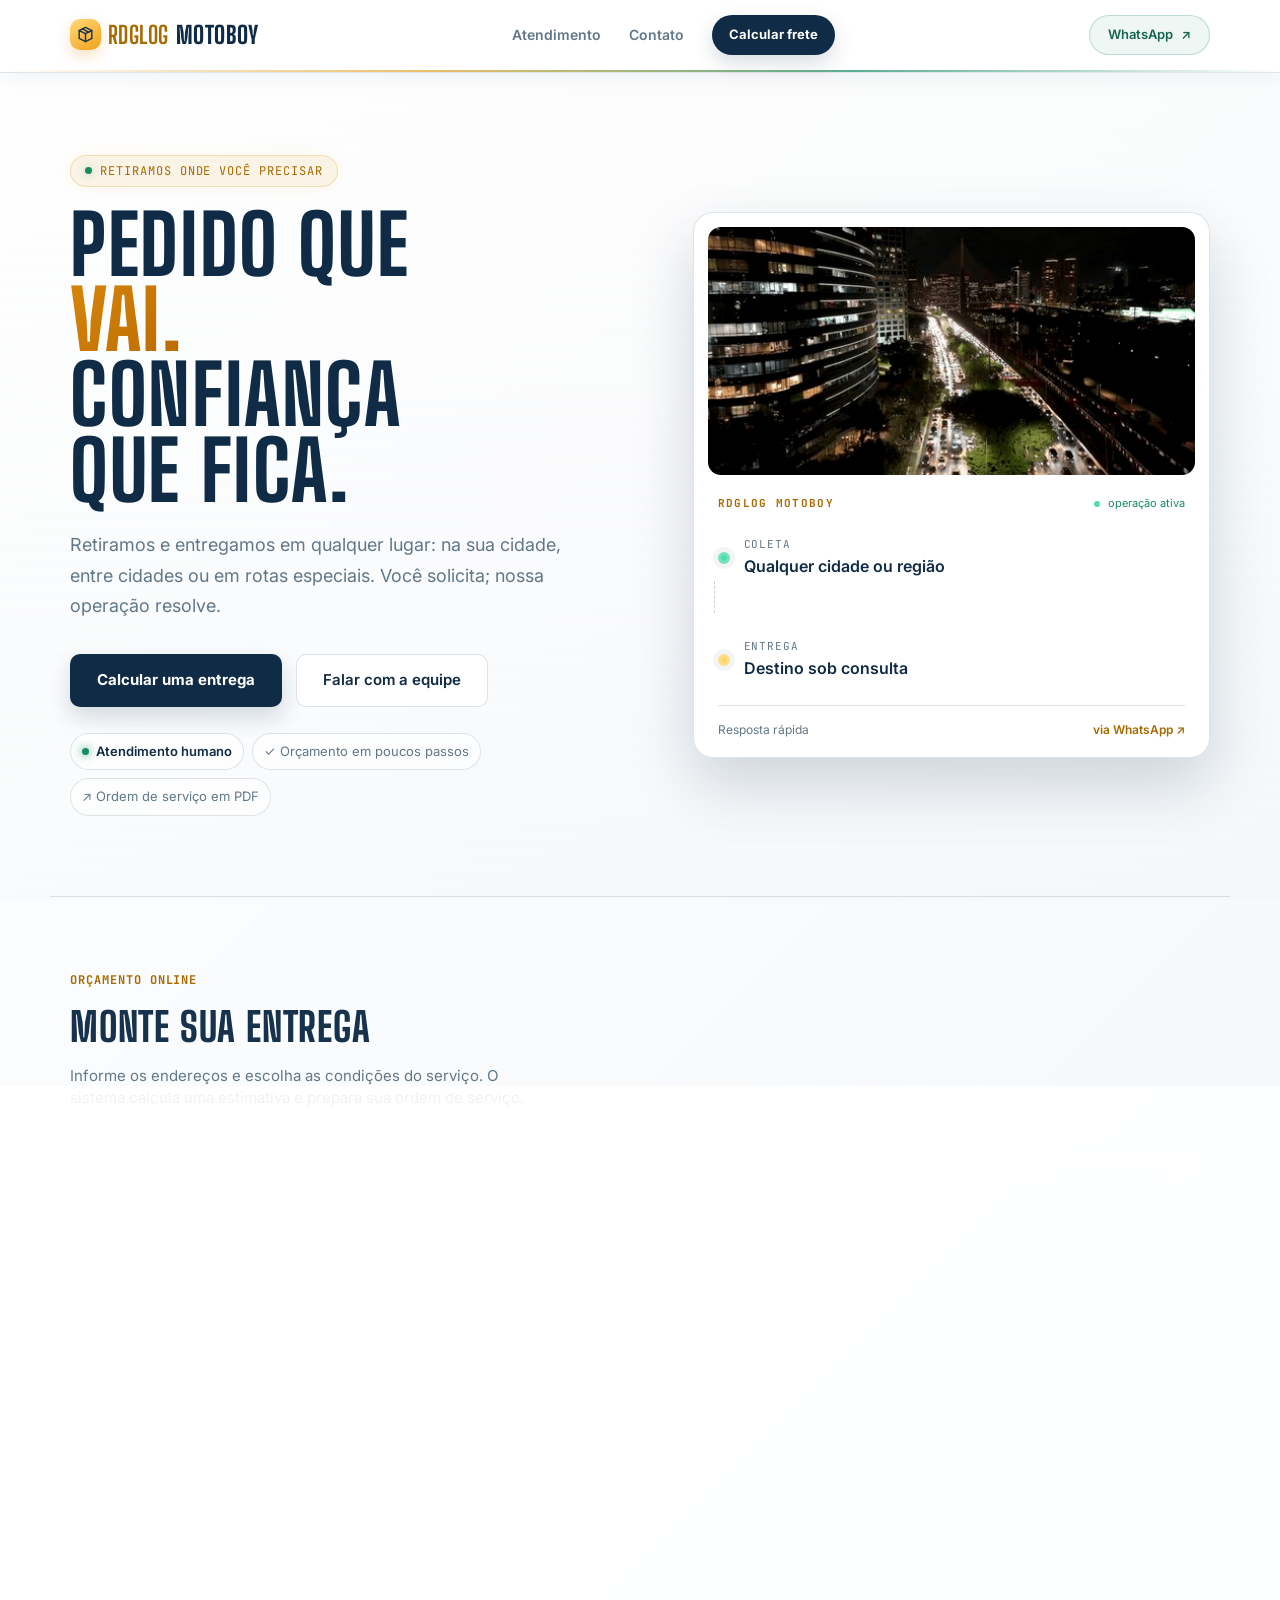
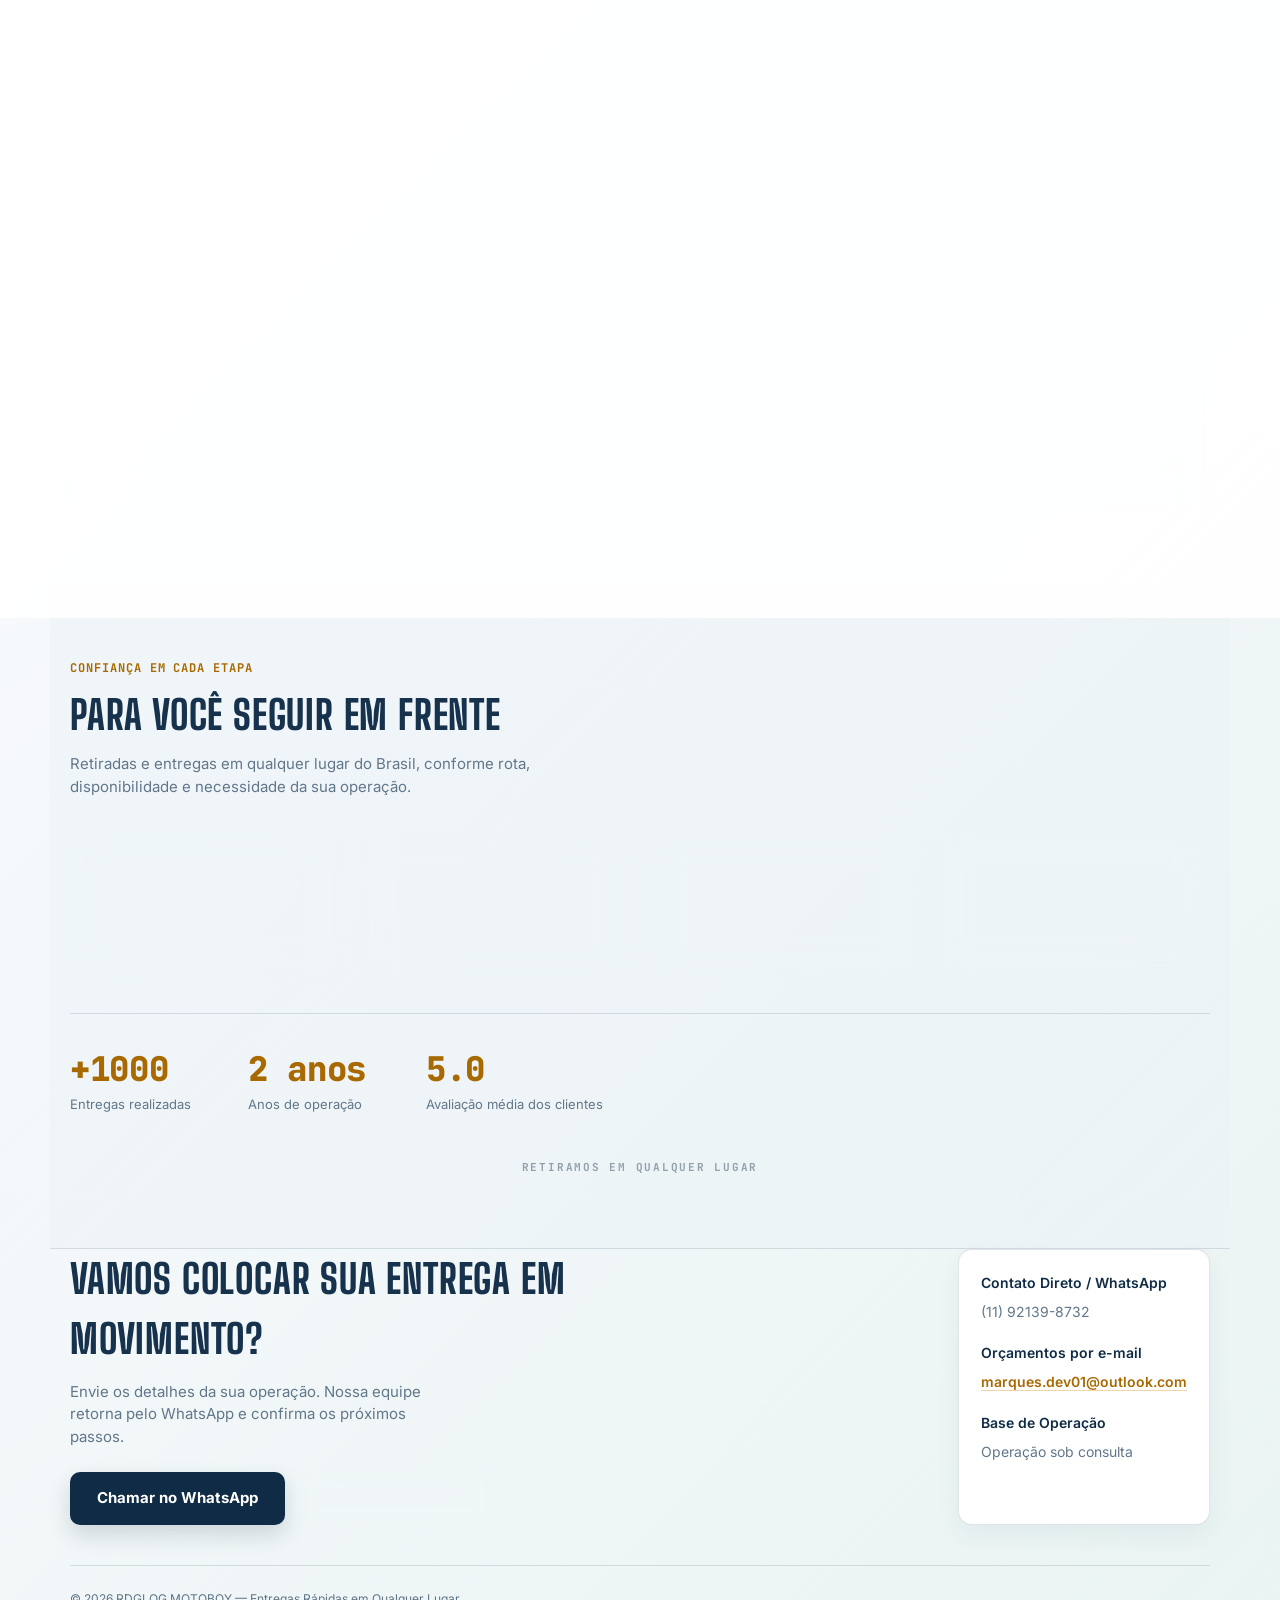
==== index.html @ c115c124 "Add files via upload" ====
<!DOCTYPE html>
<html lang="pt-BR">
<head>
<meta charset="UTF-8">
<meta name="viewport" content="width=device-width, initial-scale=1.0">
<title>RDGLOG MOTOBOY | Retiradas e entregas em qualquer lugar</title>
<meta name="theme-color" content="#0d1724">
<meta property="og:title" content="RDGLOG MOTOBOY — Pedido que vai. Confiança que fica">
<meta property="og:description" content="Solicite uma entrega, consulte o valor e acompanhe seu atendimento com a RDGLOG MOTOBOY.">
<meta name="description" content="Moto-frete e entregas rápidas para empresas e pessoas, com retirada em qualquer lugar.">
<meta name="contact" content="marques.dev01@outlook.com">
<link rel="preconnect" href="https://fonts.googleapis.com">
<link rel="preconnect" href="https://fonts.gstatic.com" crossorigin>
<link href="https://fonts.googleapis.com/css2?family=Big+Shoulders+Display:wght@700;800;900&family=Inter:wght@400;500;600;700&family=JetBrains+Mono:wght@400;500;700&display=swap" rel="stylesheet">
<style>
  :root{
    --bg-base: #0a0d12;
    --surface: rgba(22, 27, 36, 0.75);
    --surface-solid: #161b24;
    --surface-2: rgba(30, 38, 51, 0.85);
    --border: rgba(255, 255, 255, 0.08);
    --border-hover: rgba(255, 176, 32, 0.4);
    --text: #f8fafc;
    --text-muted: #94a3b8;
    --accent: #ffb020;
    --accent-grad: linear-gradient(135deg, #ffc107 0%, #ff8c00 100%);
    --accent-hover: linear-gradient(135deg, #ffd043 0%, #ffa000 100%);
    --accent-dim: rgba(255, 176, 32, 0.12);
    --live: #10b981;
    --urgent: #ef4444;
    --radius: 20px;
    --shadow: 0 20px 40px -15px rgba(0,0,0,0.6);
  }
  *{box-sizing:border-box;}
  html{scroll-behavior:smooth;}
  body{
    margin:0;
    background: var(--bg-base);
    background-image: 
      radial-gradient(circle at 15% 20%, rgba(255, 176, 32, 0.08) 0%, transparent 45%),
      radial-gradient(circle at 85% 60%, rgba(16, 185, 129, 0.05) 0%, transparent 40%),
      radial-gradient(circle at 50% 90%, rgba(255, 140, 0, 0.06) 0%, transparent 50%);
    background-attachment: fixed;
    color:var(--text);
    font-family:'Inter',system-ui,sans-serif;
    line-height:1.5;
    -webkit-font-smoothing:antialiased;
  }
  .display{font-family:'Big Shoulders Display',sans-serif; font-weight:800; letter-spacing:0.02em; text-transform:uppercase;}
  .mono{font-family:'JetBrains Mono',monospace;}
  a{color:inherit; text-decoration:none;}
  img,svg{display:block;}
  :focus-visible{outline:2px solid var(--accent); outline-offset:3px;}

  .wrap{max-width:960px; margin:0 auto; padding:0 20px;}

  /* HEADER & NAV */
  header{
    position:sticky; top:0; z-index:50;
    background:rgba(10, 13, 18, 0.8);
    backdrop-filter:blur(16px);
    -webkit-backdrop-filter:blur(16px);
    border-bottom:1px solid var(--border);
  }
  .nav{display:flex; align-items:center; justify-content:space-between; padding:16px 20px;}
  .logo{display:flex; align-items:baseline; gap:3px; font-size:24px; text-shadow:0 0 20px rgba(255,176,32,0.3);}
  .logo b{color:var(--accent);}
  .nav-links{display:flex; align-items:center; gap:24px;}
  .nav-links a{font-size:14px; color:var(--text-muted); transition:color .15s;}
  .nav-links a:hover{color:var(--text);}
  .nav-links a.tag{
    color:#111; background:var(--accent-grad); padding:9px 20px; border-radius:999px;
    font-weight:700; font-size:13px; transition:all .2s ease;
    box-shadow: 0 4px 15px rgba(255, 176, 32, 0.3);
  }
  .nav-links a.tag:hover{transform:translateY(-2px); box-shadow: 0 6px 20px rgba(255, 176, 32, 0.4);}
  
  .wa-btn{
    display:flex; align-items:center; gap:8px;
    background:var(--surface); border:1px solid var(--border); color:var(--text);
    padding:9px 18px; border-radius:999px; font-size:13px; font-weight:600;
    backdrop-filter:blur(10px);
    transition:all .2s ease;
  }
  .wa-btn:hover{border-color:var(--accent); background:var(--accent-dim); transform:translateY(-1px);}

  /* HERO */
  .hero{padding:72px 0 56px; border-bottom:1px solid var(--border);}
  .eyebrow{
    display:inline-flex; align-items:center; gap:8px;
    font-family:'JetBrains Mono',monospace; font-size:12px; letter-spacing:.08em;
    color:var(--accent); text-transform:uppercase; margin-bottom:18px;
    background:var(--accent-dim); padding:6px 14px; border-radius:999px; border:1px solid rgba(255,176,32,0.25);
    box-shadow: 0 0 15px rgba(255,176,32,0.1);
  }
  .dot{width:7px; height:7px; border-radius:50%; background:var(--live); box-shadow:0 0 10px var(--live);}
  h1{
    font-size:clamp(42px, 7.5vw, 68px); line-height:0.95; margin:0 0 20px; max-width:12ch;
    text-shadow: 0 2px 10px rgba(0,0,0,0.5);
  }
  h1 em{
    background: var(--accent-grad);
    -webkit-background-clip: text;
    -webkit-text-fill-color: transparent;
    font-style:normal;
  }
  .hero p{color:var(--text-muted); font-size:18px; max-width:48ch; margin:0 0 32px;}
  .hero-ctas{display:flex; gap:14px; flex-wrap:wrap;}
  
  .btn{
    display:inline-flex; align-items:center; justify-content:center; gap:8px;
    padding:14px 26px; border-radius:12px; font-weight:600; font-size:15px;
    border:1px solid transparent; cursor:pointer;
    transition:all .2s ease;
  }
  .btn:active{transform:scale(.98);}
  .btn-primary{
    background:var(--accent-grad); color:#111; font-weight:700;
    box-shadow:0 4px 20px rgba(255,176,32,0.3);
  }
  .btn-primary:hover{background:var(--accent-hover); transform:translateY(-2px); box-shadow:0 6px 24px rgba(255,176,32,0.45);}
  .btn-ghost{
    border-color:var(--border); color:var(--text); background:var(--surface);
    backdrop-filter:blur(10px);
  }
  .btn-ghost:hover{border-color:var(--accent); color:var(--accent); background:var(--accent-dim);}

  /* SECTION LABELS */
  .section{padding:64px 0; border-bottom:1px solid var(--border);}
  .label{
    font-family:'JetBrains Mono',monospace; font-size:12px; color:var(--accent);
    letter-spacing:.08em; text-transform:uppercase; margin:0 0 8px; display:block;
  }
  h2{font-size:clamp(28px,4vw,40px); margin:0 0 8px;}
  .section-sub{color:var(--text-muted); font-size:15px; margin:0 0 36px; max-width:54ch;}

  /* CALCULATOR CARD */
  .calc-card{
    background:var(--surface); border:1px solid var(--border); border-radius:var(--radius);
    overflow:hidden; box-shadow:var(--shadow);
    backdrop-filter:blur(16px);
    -webkit-backdrop-filter:blur(16px);
  }
  .proof-strip{display:flex; flex-wrap:wrap; gap:28px; margin-top:36px; padding-top:32px; border-top:1px solid var(--line);}
  .proof-item{display:flex; flex-direction:column; gap:4px; min-width:150px;}
  .proof-num{font:800 34px 'JetBrains Mono',monospace; color:var(--gold-dark); letter-spacing:-.01em;}
  .proof-label{font-size:13px; color:var(--muted);}
  @media(max-width:640px){.proof-strip{gap:20px; margin-top:28px; padding-top:24px;}.proof-num{font-size:28px;}}

  .calc-stepper{display:flex; align-items:center; gap:8px; padding:16px 18px 0;}
  .calc-step{display:flex; align-items:center; gap:7px; font:600 12.5px 'Inter',system-ui,sans-serif; color:var(--muted); white-space:nowrap;}
  .calc-step-num{display:flex; align-items:center; justify-content:center; width:20px; height:20px; border-radius:50%; background:var(--soft); border:1px solid var(--line); font:700 11px 'JetBrains Mono',monospace; color:var(--muted); flex:none;}
  .calc-step.active{color:var(--navy);}
  .calc-step.active .calc-step-num{background:var(--gold); border-color:var(--gold); color:#fff;}
  .calc-step.done .calc-step-num{background:var(--mint); border-color:var(--mint); color:#fff;}
  .calc-step-line{flex:1; height:1px; background:var(--line); min-width:12px;}
  @media(max-width:520px){.calc-step span:not(.calc-step-num){display:none;} .calc-stepper{padding:14px 14px 0; gap:6px;}}

  .mode-tabs{
    display:flex; gap:8px; padding:12px 16px; background:rgba(0,0,0,0.2);
    border-bottom:1px solid var(--border);
  }
  .mode-tab{
    flex:1; display:flex; align-items:center; justify-content:center; gap:8px;
    background:transparent; border:1px solid var(--border); color:var(--text-muted);
    padding:12px 14px; border-radius:12px; font-family:'JetBrains Mono',monospace;
    font-size:13px; font-weight:600; cursor:pointer;
    transition:all .2s ease;
  }
  .mode-tab svg{width:18px; height:18px; flex-shrink:0;}
  .mode-tab.active{border-color:var(--accent); color:var(--accent); background:var(--accent-dim); box-shadow:0 0 15px rgba(255,176,32,0.15);}
  .mode-tab:not(.active):hover{color:var(--text); border-color:rgba(255,255,255,0.2);}

  .route{
    display:flex; align-items:center; gap:12px; padding:18px 24px;
    border-bottom:1px solid var(--border); background:rgba(0,0,0,0.15);
  }
  .pin{width:10px; height:10px; border-radius:50%; flex-shrink:0;}
  .pin.origin{background:var(--live); box-shadow:0 0 10px var(--live);}
  .pin.dest{background:var(--accent); box-shadow:0 0 10px var(--accent);}
  .route-line{
    flex:1; height:0; border-top:2px dashed var(--border); position:relative; overflow:hidden;
  }
  .route-line::after{
    content:''; position:absolute; inset:0; border-top:2px dashed var(--accent);
    animation:travel 2.2s linear infinite;
  }
  @keyframes travel{
    0%{clip-path:inset(0 100% 0 0);}
    50%{clip-path:inset(0 0 0 0);}
    100%{clip-path:inset(0 0 0 100%);}
  }
  .route-label{font-family:'JetBrains Mono',monospace; font-size:12px; color:var(--text-muted); white-space:nowrap;}

  .calc-body{padding:28px;}
  
  /* ADDRESS FIELDS */
  .addr-field{margin-bottom:18px;}
  .route-helper{font-size:12px;color:var(--text-muted);margin:-8px 0 20px;padding-left:2px;}
  .addr-field label{
    display:block; font-family:'JetBrains Mono',monospace; font-size:11px; color:var(--text-muted);
    text-transform:uppercase; letter-spacing:.05em; margin-bottom:8px;
  }
  .addr-input-wrap{position:relative;}
  .addr-input-wrap input[type=text]{
    width:100%; background:var(--surface-2); border:1px solid var(--border); color:var(--text);
    padding:14px 40px 14px 16px; border-radius:12px; font-family:'Inter',sans-serif; font-size:15px;
    transition:all .2s ease;
  }
  .addr-input-wrap input[type=text]:focus{border-color:var(--accent); outline:none; box-shadow:0 0 15px rgba(255,176,32,0.2);}
  .addr-input-wrap.has-coords input[type=text]{border-color:var(--live);}
  .addr-input-wrap.has-coords::after{
    content:'✓'; position:absolute; right:16px; top:50%; transform:translateY(-50%);
    color:var(--live); font-size:15px; font-weight:bold; pointer-events:none;
  }
  .addr-suggestions{
    position:absolute; top:calc(100% + 6px); left:0; right:0; background:var(--surface-solid);
    border:1px solid var(--border); border-radius:12px; overflow:hidden; z-index:30; display:none;
    max-height:220px; overflow-y:auto; box-shadow:var(--shadow);
  }
  .addr-suggestions.show{display:block;}
  .addr-suggestion{
    display:block; width:100%; text-align:left; background:none; border:none; color:var(--text);
    padding:12px 16px; font-size:13.5px; cursor:pointer; border-bottom:1px solid var(--border); font-family:inherit;
    transition:background .15s, color .15s;
  }
  .addr-suggestion:last-child{border-bottom:none;}
  .addr-suggestion:hover, .addr-suggestion:focus{background:rgba(255,176,32,0.1); color:var(--accent);}
  .addr-empty{padding:12px 16px; font-size:13px; color:var(--text-muted);}

  .stop-row{display:flex; gap:10px; align-items:flex-start; margin-bottom:18px;}
  .stop-row .addr-field{flex:1; margin-bottom:0;}
  .btn-remove-stop{
    background:var(--surface-2); border:1px solid var(--border); color:var(--text-muted);
    width:48px; height:48px; margin-top:25px; border-radius:12px; cursor:pointer; flex-shrink:0; font-size:20px;
    transition:all .2s ease; display:flex; align-items:center; justify-content:center;
  }
  .btn-remove-stop:hover{border-color:var(--urgent); color:var(--urgent); background:rgba(239,68,68,0.1);}
  .btn-add-stop{
    background:none; border:1px dashed var(--border); color:var(--text-muted); padding:12px 16px;
    border-radius:12px; font-size:13.5px; cursor:pointer; width:100%; text-align:center; margin-bottom:20px;
    transition:all .2s ease; font-family:inherit; font-weight:500;
  }
  .btn-add-stop:hover{border-color:var(--accent); color:var(--accent); background:var(--accent-dim);}

  .field-row{display:flex; gap:16px; flex-wrap:wrap; margin-bottom:20px;}
  .field{flex:1; min-width:180px;}
  .field label{
    display:block; font-family:'JetBrains Mono',monospace; font-size:11px; color:var(--text-muted);
    text-transform:uppercase; letter-spacing:.05em; margin-bottom:8px;
  }
  .field input[type=number]{
    width:100%; background:var(--surface-2); border:1px solid var(--border); color:var(--text);
    padding:14px 16px; border-radius:12px; font-family:'JetBrains Mono',monospace; font-size:15px;
    transition:all .2s ease;
  }
  .field input[type=number]:focus{border-color:var(--accent); outline:none; box-shadow:0 0 15px rgba(255,176,32,0.2);}
  .weight-note{
    font-size:13px; color:var(--text-muted); background:var(--surface-2);
    border:1px solid var(--border); border-radius:12px; padding:12px 16px; margin-bottom:20px; display:none;
  }
  .weight-note.show{display:block;}

  .toggles{display:flex; gap:12px; flex-wrap:wrap; margin-bottom:24px;}
  .toggle{
    display:flex; align-items:center; gap:10px; background:var(--surface-2); border:1px solid var(--border);
    padding:12px 18px; border-radius:999px; cursor:pointer; font-size:14px; user-select:none;
    transition:all .2s ease;
  }
  .toggle input{accent-color:var(--accent); width:16px; height:16px;}
  .toggle.active{border-color:var(--accent); background:var(--accent-dim); box-shadow:0 0 12px rgba(255,176,32,0.15);}

  .calc-status{
    font-family:'JetBrains Mono',monospace; font-size:12.5px; color:var(--text-muted);
    margin:14px 0; display:none; padding:12px 16px; border-radius:10px; background:rgba(239,68,68,0.1);
  }
  .calc-status.show{display:block;}
  .calc-status.error{color:var(--urgent); border:1px solid rgba(239,68,68,0.3);}

  .calc-actions{display:flex; gap:12px; flex-wrap:wrap;}
  .btn-calc{
    background:var(--accent-grad); color:#111; border:none; font-family:inherit; width:100%; font-weight:700;
    padding:16px; border-radius:12px; font-size:16px; box-shadow:0 4px 20px rgba(255,176,32,0.3);
  }
  .btn-calc:hover{background:var(--accent-hover); transform:translateY(-2px); box-shadow:0 6px 24px rgba(255,176,32,0.45);}

  /* RESULT PANEL */
  .result{
    margin-top:24px; padding-top:24px; border-top:1px dashed var(--border);
    display:none;
  }
  .result.show{display:block;}
  .result-badge{display:inline-flex;align-items:center;gap:7px;color:var(--live);font:600 11px 'JetBrains Mono',monospace;letter-spacing:.08em;text-transform:uppercase;margin-bottom:13px;}
  .result-badge::before{content:'';width:7px;height:7px;border-radius:50%;background:var(--live);box-shadow:0 0 10px var(--live);}
  .result-rows{margin-bottom:20px;}
  .result-row{
    display:flex; justify-content:space-between; padding:8px 0;
    font-family:'JetBrains Mono',monospace; font-size:13.5px; color:var(--text-muted);
  }
  .result-total{
    display:flex; justify-content:space-between; align-items:baseline;
    padding-top:16px; border-top:1px solid var(--border);
  }
  .result-total span:first-child{font-size:14px; color:var(--text-muted); text-transform:uppercase; letter-spacing:.05em; font-family:'JetBrains Mono',monospace;}
  .result-total span:last-child{
    font-family:'JetBrains Mono',monospace; font-size:36px; font-weight:700; color:var(--accent);
    text-shadow:0 0 20px rgba(255,176,32,0.3); font-variant-numeric:tabular-nums;
  }
  .result-note{font-size:12px; color:var(--text-muted); margin-top:12px;}

  /* CARDS GRID */
  .info-grid{
    display:grid; grid-template-columns:repeat(auto-fit,minmax(210px,1fr)); gap:16px;
  }
  .info-card{
    background:var(--surface); border:1px solid var(--border); border-radius:var(--radius); padding:24px;
    backdrop-filter:blur(16px); transition:all .2s ease;
  }
  .info-card:hover{border-color:var(--border-hover); transform:translateY(-3px); box-shadow:var(--shadow);}
  .info-card .k{font-family:'JetBrains Mono',monospace; font-size:11px; color:var(--accent); text-transform:uppercase; letter-spacing:.06em; margin-bottom:8px; display:block;}
  .info-card .v{font-size:17px; font-weight:600;}
  .info-card .v-sub{font-size:13px; color:var(--text-muted); margin-top:4px;}

  /* FLOATING WHATSAPP FOR MOBILE */
  .float-wa{
    position:fixed; bottom:24px; right:24px; z-index:90;
    background:linear-gradient(135deg, #25d366 0%, #128c7e 100%); color:#fff; width:60px; height:60px; border-radius:50%;
    display:none; align-items:center; justify-content:center; box-shadow:0 10px 25px rgba(37,211,102,0.4);
    transition:all .2s ease;
  }
  .float-wa:hover{transform:scale(1.08);}
  .float-wa:active{transform:scale(0.95);}
  .float-wa svg{width:30px; height:30px; fill:currentColor;}

  /* FOOTER */
  footer{padding:56px 0 32px;}
  .contact-grid{display:flex; flex-wrap:wrap; justify-content:space-between; gap:32px; margin-bottom:40px;}
  .contact-main h2{margin-bottom:12px;}
  .contact-main p{color:var(--text-muted); max-width:40ch; margin:0 0 24px; font-size:15px;}
  .contact-details{display:flex; flex-direction:column; gap:8px; font-size:14px; color:var(--text-muted);}
  .contact-details strong{color:var(--text); font-weight:600;}
  .foot-bottom{
    display:flex; justify-content:space-between; align-items:center; padding-top:24px;
    border-top:1px solid var(--border); font-size:12px; color:var(--text-muted); flex-wrap:wrap; gap:12px;
  }
  @media (max-width:640px){
    .nav-links a:not(.tag){display:none;}
    .wa-btn span{display:none;}
    .hero{padding:48px 0 36px;}
    .section{padding:44px 0;}
    .route-label{display:none;}
    .contact-grid{flex-direction:column;}
    .float-wa{display:flex;}
  }

  /* ADMIN MODAL */
  .modal-overlay{
    position:fixed; inset:0; background:rgba(5,7,10,.85); backdrop-filter:blur(8px);
    display:none; align-items:center; justify-content:center; z-index:200; padding:20px;
  }
  .modal-overlay.show{display:flex;}
  .modal{
    background:var(--surface-solid); border:1px solid var(--border); border-radius:var(--radius);
    width:100%; max-width:420px; padding:28px; max-height:88vh; overflow-y:auto; box-shadow:var(--shadow);
  }
  .modal h3{margin:0 0 4px; font-size:18px;}
  .modal .sub{font-size:13px; color:var(--text-muted); margin:0 0 20px;}
  .modal .field{margin-bottom:16px;}
  .modal .field label{font-size:11px;}
  .modal input{
    width:100%; background:var(--surface-2); border:1px solid var(--border); color:var(--text);
    padding:12px 14px; border-radius:10px; font-family:'JetBrains Mono',monospace; font-size:14px;
  }
  .modal input:focus{border-color:var(--accent); outline:none;}
  .modal-actions{display:flex; gap:10px; margin-top:20px;}
  .btn-sm{padding:10px 18px; font-size:13.5px;}
  .btn-text{background:none; border:none; color:var(--text-muted); font-size:13px; cursor:pointer; padding:6px;}
  .btn-text:hover{color:var(--text);}
  .modal-error{color:var(--urgent); font-size:13px; margin:-8px 0 12px; display:none;}
  .modal-error.show{display:block;}
  .modal-saved{color:var(--live); font-size:13px; margin-top:12px; display:none;}
  .modal-saved.show{display:block;}
  .admin-close-row{display:flex; justify-content:space-between; align-items:center; margin-bottom:2px;}
  .admin-x{background:none; border:none; color:var(--text-muted); font-size:20px; cursor:pointer; line-height:1; padding:4px;}
  .admin-x:hover{color:var(--text);}
  /* RDG visual refresh: deep graphite-blue + safety yellow + route green */
  :root{
    --bg-base:#0d1724;
    --bg-deep:#09111b;
    --surface:rgba(22,35,51,.86);
    --surface-solid:#172537;
    --surface-2:#1d2d40;
    --surface-3:#23384d;
    --border:rgba(214,231,245,.13);
    --border-hover:rgba(255,190,61,.65);
    --text:#f4f8fb;
    --text-muted:#a8bac9;
    --accent:#ffbf3f;
    --accent-grad:linear-gradient(135deg,#ffd56a 0%,#f59e0b 100%);
    --accent-hover:linear-gradient(135deg,#ffe18c 0%,#ffb52e 100%);
    --accent-dim:rgba(255,191,63,.13);
    --live:#41d7a0;
    --urgent:#ff756b;
    --radius:22px;
    --shadow:0 24px 60px -24px rgba(0,0,0,.7);
    --ease-out:cubic-bezier(.23,1,.32,1);
  }
  body{
    background-color:var(--bg-base);
    background-image:
      linear-gradient(rgba(255,255,255,.022) 1px,transparent 1px),
      linear-gradient(90deg,rgba(255,255,255,.022) 1px,transparent 1px),
      radial-gradient(circle at 12% 6%,rgba(255,191,63,.15),transparent 33%),
      radial-gradient(circle at 92% 20%,rgba(65,215,160,.10),transparent 31%),
      radial-gradient(circle at 50% 100%,rgba(41,102,151,.14),transparent 48%);
    background-size:42px 42px,42px 42px,auto,auto,auto;
  }
  body::before{content:'';position:fixed;inset:0;pointer-events:none;z-index:-1;background:linear-gradient(180deg,rgba(9,17,27,.05),rgba(9,17,27,.46));}
  .wrap{max-width:1120px;}
  header{background:rgba(9,17,27,.88);border-bottom-color:rgba(255,191,63,.18);}
  header::after{content:'';display:block;height:2px;background:linear-gradient(90deg,transparent,var(--accent),var(--live),transparent);opacity:.7;}
  .nav{padding:17px 20px;}
  .logo{font-size:25px;letter-spacing:.04em;}
  .logo::before{content:'RDG';font-family:'JetBrains Mono',monospace;font-size:10px;letter-spacing:.15em;color:var(--live);margin-right:8px;vertical-align:middle;}
  .logo b{color:var(--accent);}
  .wa-btn{background:rgba(65,215,160,.08);border-color:rgba(65,215,160,.26);}
  .wa-btn:hover{border-color:var(--live);color:#bff5e2;background:rgba(65,215,160,.14);}
  .hero{position:relative;padding:88px 0 72px;border-bottom:1px solid var(--border);}
  .eyebrow{color:#ffd66d;background:rgba(255,191,63,.1);border-color:rgba(255,191,63,.28);}
  h1{font-size:clamp(48px,7.8vw,84px);max-width:11ch;letter-spacing:-.015em;}
  .hero p{font-size:18px;line-height:1.65;color:#b9c9d6;max-width:54ch;}
  .hero-ctas{margin-bottom:30px;}
  .hero-proof{display:flex;gap:12px;flex-wrap:wrap;align-items:center;color:var(--text-muted);font-size:13px;}
  .hero-proof span{display:inline-flex;align-items:center;gap:7px;padding:8px 11px;border:1px solid var(--border);border-radius:999px;background:rgba(255,255,255,.035);}
  .hero-proof b{color:var(--text);font-weight:600;}
  .hero-proof i{width:7px;height:7px;background:var(--live);border-radius:50%;box-shadow:0 0 10px var(--live);}
  .btn{border-radius:13px;transition:transform .18s var(--ease-out),box-shadow .18s var(--ease-out),background .18s,border-color .18s;}
  .btn-primary{box-shadow:0 8px 28px rgba(245,158,11,.24);}
  .btn-primary:hover{box-shadow:0 12px 34px rgba(245,158,11,.35);}
  .btn-ghost{background:rgba(255,255,255,.045);}
  .section{padding:78px 0;border-bottom-color:var(--border);}
  .label{color:#ffd66d;}
  h2{letter-spacing:-.01em;}
  .section-sub{color:#adc0cf;}
  .calc-card{background:linear-gradient(145deg,rgba(25,42,60,.94),rgba(14,25,38,.94));border-color:rgba(255,191,63,.20);box-shadow:0 28px 70px -28px rgba(0,0,0,.8);}
  .mode-tabs{background:rgba(6,13,21,.34);}
  .mode-tab{border-color:rgba(214,231,245,.16);}
  .mode-tab.active{background:linear-gradient(135deg,rgba(255,191,63,.18),rgba(255,191,63,.06));box-shadow:0 0 22px rgba(255,191,63,.14);}
  .route{background:rgba(5,12,19,.23);}
  .route-line{border-top-color:rgba(214,231,245,.20);}
  .addr-input-wrap input[type=text],.field input[type=number]{background:rgba(9,19,30,.48);border-color:rgba(214,231,245,.16);}
  .addr-input-wrap input[type=text]:focus,.field input[type=number]:focus{box-shadow:0 0 0 3px rgba(255,191,63,.10),0 0 18px rgba(255,191,63,.12);}
  .toggle{background:rgba(9,19,30,.45);border-color:rgba(214,231,245,.15);}
  .toggle.active{background:rgba(255,191,63,.12);}
  .result-total span:last-child{color:#ffd66d;}
  .info-grid{grid-template-columns:repeat(4,1fr);}
  .info-card{background:linear-gradient(155deg,rgba(25,42,60,.82),rgba(16,29,43,.78));border-color:rgba(214,231,245,.12);}
  .info-card .k{color:#ffd66d;}
  .info-card:hover{border-color:rgba(255,191,63,.55);box-shadow:0 18px 40px -22px rgba(255,191,63,.25);}
  .contact-main p{color:#b9c9d6;}
  footer{padding-top:72px;}
  .float-wa{box-shadow:0 12px 32px rgba(37,211,102,.28);}
  @media (max-width:800px){.info-grid{grid-template-columns:repeat(2,1fr);}.hero::after{display:none;}}
  @media (max-width:640px){.hero{padding:60px 0 48px;}.hero p{font-size:16px;}.hero-proof{gap:8px;}.hero-proof span{font-size:12px;padding:7px 9px;}.info-grid{grid-template-columns:1fr 1fr;}.section{padding:56px 0;}}
  @media (prefers-reduced-motion:reduce){html{scroll-behavior:auto;}.route-line::after{animation:none;}.btn,.info-card{transition:none;}}

  /* RDG light refresh: clear gradient background for a more welcoming presentation */
  :root{
    --bg-base:#f5f8fb;
    --bg-deep:#e7eff6;
    --surface:rgba(255,255,255,.88);
    --surface-solid:#ffffff;
    --surface-2:#f1f5f8;
    --surface-3:#e7eef4;
    --border:rgba(19,48,76,.14);
    --border-hover:rgba(214,137,14,.60);
    --text:#17324d;
    --text-muted:#5e7386;
    --accent:#d8870b;
    --accent-grad:linear-gradient(135deg,#ffd978 0%,#f4a51c 100%);
    --accent-hover:linear-gradient(135deg,#ffe59a 0%,#f7b63e 100%);
    --accent-dim:rgba(244,165,28,.13);
    --live:#168b62;
    --urgent:#d9534f;
    --shadow:0 24px 60px -24px rgba(27,58,86,.28);
  }
  body{
    color:var(--text);
    background-color:#f5f8fb;
    background-image:
      radial-gradient(circle at 8% 0%,rgba(255,211,113,.42),transparent 30%),
      radial-gradient(circle at 96% 18%,rgba(135,211,191,.28),transparent 32%),
      linear-gradient(135deg,#ffffff 0%,#f4f8fb 46%,#eaf4f6 100%);
    background-attachment:fixed;
    background-size:auto,auto,auto;
  }
  body::before{background:linear-gradient(180deg,rgba(255,255,255,.28),rgba(217,232,239,.18));}
  header{background:rgba(255,255,255,.86);border-bottom-color:rgba(19,48,76,.12);box-shadow:0 5px 24px rgba(24,61,88,.08);}
  header::after{background:linear-gradient(90deg,transparent,#f0aa28,#3bb58a,transparent);}
  .logo{color:#17324d;text-shadow:none;display:flex;align-items:center;gap:7px;}
  .logo::before{content:none;}
  .package-mark{display:inline-flex;align-items:center;justify-content:center;width:31px;height:31px;border-radius:10px;background:linear-gradient(145deg,#ffd978,#f2a11a);color:#17324d;box-shadow:0 6px 14px rgba(216,135,11,.23);}
  .package-mark svg{width:19px;height:19px;}
  .logo b{color:#c67408;}
  .nav-links a{color:#5e7386;}
  .nav-links a:hover{color:#17324d;}
  .wa-btn{background:rgba(22,139,98,.08);border-color:rgba(22,139,98,.25);color:#205b4a;}
  .wa-btn:hover{border-color:var(--live);color:#126a4c;background:rgba(22,139,98,.14);}
  .hero{border-bottom-color:rgba(19,48,76,.12);}
  .hero::after{color:rgba(94,115,134,.58);}
  .eyebrow{color:#a96800;background:rgba(244,165,28,.12);border-color:rgba(216,135,11,.28);}
  .dot{background:var(--live);box-shadow:0 0 10px rgba(22,139,98,.38);}
  h1{color:#17324d;text-shadow:none;}
  h1 em{background:linear-gradient(135deg,#d8870b 0%,#b96900 100%);-webkit-background-clip:text;}
  .hero p,.contact-main p{color:#5e7386;}
  .hero-proof span{background:rgba(255,255,255,.62);border-color:rgba(19,48,76,.12);}
  .hero-proof b{color:#17324d;}
  .btn-ghost{color:#17324d;background:rgba(255,255,255,.65);border-color:rgba(19,48,76,.16);}
  .btn-ghost:hover{color:#a96800;border-color:#d8870b;background:rgba(244,165,28,.12);}
  .section{border-bottom-color:rgba(19,48,76,.12);}
  .label{color:#a96800;}
  .section-sub{color:#5e7386;}
  .calc-card{background:rgba(255,255,255,.86);border-color:rgba(19,48,76,.14);box-shadow:0 28px 70px -28px rgba(27,58,86,.28);}
  .mode-tabs{background:rgba(230,238,244,.58);}
  .mode-tab{border-color:rgba(19,48,76,.14);color:#5e7386;}
  .mode-tab.active{color:#a96800;border-color:#d8870b;background:rgba(244,165,28,.14);box-shadow:0 0 18px rgba(216,135,11,.12);}
  .mode-tab:not(.active):hover{color:#17324d;border-color:rgba(19,48,76,.25);}
  .route{background:rgba(231,239,245,.42);}
  .route-line{border-top-color:rgba(19,48,76,.18);}
  .route-line::after{border-top-color:#dda025;}
  .route-label{color:#5e7386;}
  .addr-input-wrap input[type=text],.field input[type=number]{background:#fff;border-color:rgba(19,48,76,.16);color:#17324d;box-shadow:0 3px 12px rgba(27,58,86,.04);}
  .addr-input-wrap input[type=text]:focus,.field input[type=number]:focus{border-color:#d8870b;box-shadow:0 0 0 3px rgba(244,165,28,.14),0 5px 16px rgba(27,58,86,.08);}
  .addr-suggestions{background:#fff;border-color:rgba(19,48,76,.14);box-shadow:0 20px 42px rgba(27,58,86,.16);}
  .addr-suggestion{color:#17324d;border-bottom-color:rgba(19,48,76,.10);}
  .addr-suggestion:hover,.addr-suggestion:focus{background:rgba(244,165,28,.12);color:#a96800;}
  .route-helper{color:#5e7386;}
  .btn-add-stop{border-color:rgba(19,48,76,.20);color:#5e7386;}
  .btn-add-stop:hover{border-color:#d8870b;color:#a96800;background:rgba(244,165,28,.10);}
  .toggle{background:#f5f8fb;border-color:rgba(19,48,76,.13);color:#35536b;}
  .toggle.active{border-color:#d8870b;background:rgba(244,165,28,.13);color:#8b5700;}
  .calc-status{background:rgba(217,83,79,.08);}
  .weight-note{background:#f1f5f8;border-color:rgba(19,48,76,.11);}
  .result{border-top-color:rgba(19,48,76,.18);}
  .result-row{color:#5e7386;}
  .result-total{border-top-color:rgba(19,48,76,.13);}
  .result-total span:first-child{color:#5e7386;}
  .result-total span:last-child{color:#b86b00;text-shadow:none;}
  .result-note{color:#5e7386;}
  .info-card{background:rgba(255,255,255,.78);border-color:rgba(19,48,76,.12);box-shadow:0 12px 30px rgba(27,58,86,.06);}
  .info-card .k{color:#a96800;}
  .info-card .v-sub{color:#5e7386;}
  .info-card:hover{border-color:#d8870b;box-shadow:0 18px 40px -22px rgba(216,135,11,.22);}
  .contact-details{color:#5e7386;}
  .contact-details strong{color:#17324d;}
  .foot-bottom{border-top-color:rgba(19,48,76,.12);}
  .float-wa{box-shadow:0 12px 32px rgba(22,139,98,.22);}
  .modal{background:#fff;border-color:rgba(19,48,76,.14);}
  .modal input{background:#f5f8fb;border-color:rgba(19,48,76,.15);color:#17324d;}
  .modal .sub,.modal .field label{color:#5e7386;}
  .payment-box{margin:4px 0 22px;padding:17px;border:1px solid rgba(19,48,76,.13);border-radius:15px;background:rgba(241,245,248,.72);}
  .payment-box legend{padding:0 7px;color:#a96800;font:600 11px 'JetBrains Mono',monospace;letter-spacing:.06em;text-transform:uppercase;}
  .payment-options{display:grid;grid-template-columns:repeat(2,minmax(0,1fr));gap:10px;margin-top:5px;}
  .payment-option{display:flex;align-items:center;gap:8px;min-height:43px;padding:10px 11px;border:1px solid rgba(19,48,76,.13);border-radius:11px;background:#fff;color:#35536b;font-size:13px;cursor:pointer;transition:border-color .18s,background .18s,transform .18s;}
  .payment-option:hover{border-color:#d8870b;transform:translateY(-1px);}
  .payment-option:has(input:checked){border-color:#d8870b;background:rgba(244,165,28,.12);color:#8b5700;}
  .payment-option input{accent-color:#d8870b;}
  .payment-note{margin:10px 0 0;color:#6d8090;font-size:12px;}
  .payment-extra-note{margin:8px 0 0;color:#8b5700;font-size:12.5px;font-weight:600;background:rgba(244,165,28,.10);border:1px solid rgba(244,165,28,.28);border-radius:10px;padding:9px 12px;display:none;line-height:1.5;white-space:pre-line;}
  .payment-extra-note.show{display:block;}
  @media (max-width:640px){.payment-options{grid-template-columns:1fr 1fr;}.package-mark{width:28px;height:28px;}}

  .contact-actions{display:flex;gap:10px;flex-wrap:wrap;}
  .contact-email{color:#a96800;font-weight:600;text-decoration:underline;text-decoration-color:rgba(216,135,11,.35);text-underline-offset:3px;}
  .contact-email:hover{color:#7f4e00;text-decoration-color:#d8870b;}
  @media (max-width:640px){.contact-actions{flex-direction:column;align-items:stretch;}.contact-actions .btn{text-align:center;}}

  .result-actions{display:grid;grid-template-columns:1fr 1fr;gap:10px;}
  .result-actions .btn{width:100%;text-align:center;}
  .pdf-help{font-size:11.5px;color:var(--text-muted);margin:10px 0 0;text-align:center;}
  @media (max-width:640px){.result-actions{grid-template-columns:1fr;}}


  /* DESIGN SYSTEM RDG 2026 — interface mais simples, comercial e confiável */
  :root{--navy:#102b46;--navy-2:#173d5e;--ink:#17324d;--muted:#61778a;--gold:#e2a328;--gold-dark:#a86a00;--mint:#168b62;--line:rgba(16,43,70,.13);--soft:#f4f8fa;--ease:cubic-bezier(.23,1,.32,1)}
  body{font-family:'Inter',system-ui,sans-serif;color:var(--ink);background:#f5f8fb;background-image:linear-gradient(135deg,#fff 0%,#f5f8fb 58%,#eaf4f2 100%);}
  body::before{background:linear-gradient(180deg,rgba(255,255,255,.35),rgba(229,239,243,.12));}
  .wrap{max-width:1180px}
  header{background:rgba(255,255,255,.92);border-bottom:1px solid var(--line);box-shadow:0 5px 22px rgba(17,52,78,.06)}
  header::after{height:2px;background:linear-gradient(90deg,transparent,var(--gold),var(--mint),transparent)}
  .nav{padding:15px 20px}.logo{font-size:24px;color:var(--navy);letter-spacing:.02em}.logo b{color:var(--gold-dark)}
  .nav-links{gap:28px}.nav-links a{color:var(--muted);font-weight:600}.nav-links a:hover{color:var(--navy)}
  .nav-links a.tag{color:#fff;background:var(--navy);box-shadow:0 8px 20px rgba(16,43,70,.16);padding:10px 17px}.nav-links a.tag:hover{background:var(--navy-2);transform:translateY(-1px)}
  .wa-btn{background:rgba(22,139,98,.07);border-color:rgba(22,139,98,.24);color:#17654e}.wa-btn:hover{background:rgba(22,139,98,.12);border-color:var(--mint);color:#126a4c}
  .hero{display:grid;grid-template-columns:minmax(0,1.16fr) minmax(300px,.72fr);gap:72px;align-items:center;padding:92px 20px 80px;border-bottom:1px solid var(--line)}
  .hero-copy{min-width:0}.eyebrow{color:var(--gold-dark);background:rgba(226,163,40,.11);border-color:rgba(226,163,40,.28);margin-bottom:20px}.dot{background:var(--mint);box-shadow:0 0 10px rgba(22,139,98,.38)}
  h1{font-size:clamp(52px,7vw,88px);line-height:.92;color:var(--navy);max-width:8ch;margin-bottom:22px}.hero p{font-size:18px;line-height:1.7;color:var(--muted);max-width:51ch}.hero-ctas{margin:30px 0 26px}.btn{border-radius:10px}.btn-primary{background:var(--navy);color:#fff;box-shadow:0 10px 22px rgba(16,43,70,.16)}.btn-primary:hover{background:var(--navy-2);box-shadow:0 14px 28px rgba(16,43,70,.22)}.btn-ghost{color:var(--navy);background:#fff;border-color:var(--line)}.btn-ghost:hover{color:var(--gold-dark);border-color:var(--gold);background:#fffaf0}
  .hero-proof{gap:8px}.hero-proof span{background:rgba(255,255,255,.66);border-color:var(--line);color:var(--muted)}.hero-proof b{color:var(--navy)}
  .hero-panel{position:relative;padding:26px;border-radius:20px;background:var(--navy);color:#fff;box-shadow:0 26px 52px rgba(16,43,70,.22);overflow:hidden}.hero-panel::after{content:'';position:absolute;width:190px;height:190px;right:-75px;bottom:-95px;border:1px solid rgba(255,213,106,.35);border-radius:50%;box-shadow:0 0 0 24px rgba(255,213,106,.06),0 0 0 48px rgba(255,213,106,.04)}.hero-panel-top,.panel-footer{display:flex;justify-content:space-between;align-items:center;gap:10px}.panel-kicker{font:700 11px 'JetBrains Mono',monospace;letter-spacing:.12em;color:#ffd66d}.panel-status{font-size:11px;color:#bde9d8}.panel-status i{display:inline-block;width:6px;height:6px;margin-right:5px;border-radius:50%;background:#52dcae}.panel-route{display:flex;gap:14px;align-items:center;margin-top:34px}.route-node{width:12px;height:12px;display:block;flex:none;border-radius:50%;border:3px solid rgba(255,255,255,.2);box-shadow:0 0 0 5px rgba(255,255,255,.05)}.route-node.pickup{background:#52dcae}.route-node.delivery{background:#ffd66d}.panel-route small{display:block;color:#a8bac9;font:11px 'JetBrains Mono',monospace;letter-spacing:.08em;margin-bottom:3px}.panel-route strong{font-size:16px;font-weight:600}.panel-connector{height:32px;border-left:1px dashed rgba(255,255,255,.25);margin:3px 0 0 6px}.panel-footer{border-top:1px solid rgba(255,255,255,.14);margin-top:30px;padding-top:17px;color:#a8bac9;font-size:12px}.panel-footer b{color:#ffd66d;font-weight:600}
  .section{padding:74px 20px;border-bottom:1px solid var(--line)}.label{color:var(--gold-dark);font-weight:700}.section-sub{color:var(--muted)}.calc-card{background:rgba(255,255,255,.9);border:1px solid var(--line);border-radius:18px;box-shadow:0 24px 55px rgba(23,61,94,.11)}.mode-tabs{background:#f1f5f7}.mode-tab{border-color:var(--line)}.mode-tab.active{color:var(--gold-dark);border-color:var(--gold);background:rgba(226,163,40,.12)}.route{background:#f7fafb}.addr-input-wrap input[type=text],.field input[type=number]{border-color:var(--line);box-shadow:0 3px 12px rgba(23,61,94,.035)}.addr-input-wrap input[type=text]:focus,.field input[type=number]:focus{border-color:var(--gold);box-shadow:0 0 0 3px rgba(226,163,40,.14)}.btn-calc{background:var(--navy);box-shadow:0 10px 22px rgba(16,43,70,.16)}.btn-calc:hover{background:var(--navy-2);box-shadow:0 14px 28px rgba(16,43,70,.22)}
  .info-grid{grid-template-columns:repeat(4,1fr)}.info-card{background:#fff;border-color:var(--line);border-radius:16px;box-shadow:0 10px 28px rgba(23,61,94,.06)}.info-card .k{color:var(--gold-dark)}.info-card:hover{border-color:var(--gold);box-shadow:0 16px 32px rgba(216,135,11,.14)}
  footer{padding:70px 20px 30px}.contact-main p{color:var(--muted)}.contact-details{color:var(--muted)}.contact-details strong{color:var(--navy)}.foot-bottom{border-top-color:var(--line)}
  @media(max-width:800px){.hero{grid-template-columns:1fr;gap:40px;padding-top:68px}.hero-panel{max-width:520px}.info-grid{grid-template-columns:repeat(2,1fr)}}
  @media(max-width:640px){.hero{padding:54px 20px 48px;gap:32px}.hero h1{font-size:clamp(48px,14vw,70px)}.hero p{font-size:16px}.hero-panel{padding:22px}.info-grid{grid-template-columns:1fr 1fr}.section{padding:56px 20px}}


  /* Visual direction: institutional logistics + photography */
  .hero{grid-template-columns:minmax(0,1.02fr) minmax(360px,.98fr);gap:84px;padding-top:82px}
  .hero-copy{max-width:620px}.hero h1{max-width:9ch;font-size:clamp(50px,6.5vw,82px)}
  .hero-panel.photo-panel{padding:14px;background:#fff;border:1px solid rgba(16,43,70,.13);color:var(--ink);box-shadow:0 26px 62px rgba(16,43,70,.18);overflow:hidden}
  .photo-panel::after{display:none}.photo-panel-image{height:248px;overflow:hidden;border-radius:13px;background:#dce9ef;margin-bottom:20px}.photo-panel-image img{width:100%;height:100%;display:block;object-fit:cover;object-position:center 48%;filter:saturate(.9) contrast(1.04)}
  .photo-panel .hero-panel-top{padding:0 10px}.photo-panel .panel-kicker{color:var(--gold-dark)}.photo-panel .panel-status{color:var(--mint)}
  .photo-panel .panel-route{margin-top:26px;padding:0 10px}.photo-panel .panel-route small{color:var(--muted)}.photo-panel .panel-route strong{color:var(--navy)}.photo-panel .route-node{box-shadow:0 0 0 5px rgba(16,43,70,.05)}.photo-panel .panel-connector{border-color:rgba(16,43,70,.22)}.photo-panel .panel-footer{margin:25px 10px 4px;padding-top:15px;border-color:var(--line);color:var(--muted)}.photo-panel .panel-footer b{color:var(--gold-dark)}
  .service-strip{display:grid;grid-template-columns:repeat(3,1fr);gap:16px;margin-top:26px}.service-strip .info-card{min-height:150px}.service-strip .v{font-size:16px}
  .section#atendimento{background:rgba(234,243,246,.54)}
  .section#atendimento::after{content:'RETIRAMOS EM QUALQUER LUGAR';display:block;margin-top:45px;text-align:center;letter-spacing:.16em;font:700 11px 'JetBrains Mono',monospace;color:rgba(16,43,70,.42)}
  .contact-main{max-width:680px}.contact-details{background:#fff;border:1px solid var(--line);border-radius:14px;padding:22px;box-shadow:0 10px 25px rgba(23,61,94,.06)}
  @media(max-width:800px){.hero{grid-template-columns:1fr;gap:42px}.photo-panel{max-width:600px}.service-strip{grid-template-columns:1fr 1fr}}
  @media(max-width:640px){.hero{padding-top:56px}.photo-panel-image{height:205px}.service-strip{grid-template-columns:1fr}.section#atendimento::after{font-size:9px}}
# The trailing marker is intentionally removed below by the shell-safe cleanup.



  /* Standalone asset + mobile-first finishing pass */
  .photo-panel-image{min-height:210px}
  @media(max-width:720px){
    html,body{width:100%;overflow-x:hidden}
    .wrap{width:100%;padding-left:16px;padding-right:16px}
    header{position:sticky}
    .nav{padding:12px 16px;gap:10px;flex-wrap:wrap}
    .logo{font-size:20px;white-space:nowrap}
    .logo .package-mark{width:27px;height:27px}
    .nav-links{order:3;width:100%;display:grid;grid-template-columns:1fr 1fr 1.25fr;gap:7px}
    .nav-links a{display:flex!important;align-items:center;justify-content:center;padding:9px 5px;font-size:11px;border:1px solid rgba(16,43,70,.10);border-radius:8px;background:rgba(255,255,255,.65)}
    .nav-links a.tag{padding:9px 5px;background:var(--navy);color:#fff;border:0}
    .wa-btn{margin-left:auto;padding:8px 11px;font-size:11px}.wa-btn span{display:inline}
    .hero{display:flex;flex-direction:column;align-items:stretch;gap:28px;padding:46px 16px 42px}
    .hero::after{display:none}
    .hero-copy{max-width:none}
    .hero h1{font-size:clamp(44px,14vw,68px);line-height:.91;max-width:9ch;word-break:normal}
    .hero p{font-size:15px;line-height:1.6}
    .hero-ctas{display:grid;grid-template-columns:1fr;gap:10px;margin:24px 0 18px}.hero-ctas .btn{width:100%}
    .hero-proof{display:grid;grid-template-columns:1fr;gap:7px}.hero-proof span{width:max-content;max-width:100%;font-size:11px}
    .hero-panel.photo-panel{width:100%;padding:10px;border-radius:16px}.photo-panel-image{height:190px;min-height:0;margin-bottom:16px}.photo-panel .panel-route{margin-top:22px}.photo-panel .panel-footer{margin-top:22px}
    .section{padding:46px 16px}.section h2{font-size:32px}.section-sub{font-size:14px}
    .calc-card{border-radius:14px}.mode-tabs{display:grid;grid-template-columns:1fr 1fr;padding:8px;gap:7px}.mode-tab{font-size:12px;padding:11px 6px}
    .calc-body{padding:18px 14px}.route{padding:14px}.route-label{display:none}
    .addr-field{margin-bottom:16px}.addr-input-wrap input[type=text],.field input[type=number]{font-size:16px;padding:14px 12px}
    .field-row{display:block}.field{min-width:0;width:100%}.toggles{display:grid;grid-template-columns:1fr;gap:8px}.toggle{font-size:13px;padding:11px 13px}
    .payment-options{grid-template-columns:1fr 1fr}.payment-option{font-size:12px;padding:10px 8px}.calc-actions,.result-actions{display:grid;grid-template-columns:1fr}.btn-calc,.result-actions .btn{width:100%;min-height:48px}
    .result-total span:last-child{font-size:30px}.result-row{font-size:12px;gap:10px}.result-row span:last-child{white-space:nowrap}
    .info-grid{grid-template-columns:1fr 1fr;gap:10px}.info-card{padding:16px 13px;min-width:0}.info-card .v{font-size:14px}.info-card .v-sub{font-size:11px}
    footer{padding:48px 16px 26px}.contact-grid{gap:26px}.contact-details{font-size:13px}.contact-actions .btn{width:100%}
  }
  @media(max-width:380px){.logo{font-size:17px}.wa-btn{font-size:10px;padding:8px}.nav-links a{font-size:10px}.info-grid{grid-template-columns:1fr}.hero h1{font-size:44px}}

</style>
</head>
<body>

<header>
  <div class="nav wrap">
    <div class="logo display"><span class="package-mark" aria-hidden="true"><svg viewBox="0 0 24 24" fill="none" stroke="currentColor" stroke-width="1.8" stroke-linecap="round" stroke-linejoin="round"><path d="m4 7 8-4 8 4-8 4-8-4Z"/><path d="M4 7v10l8 4 8-4V7"/><path d="M12 11v10"/><path d="m8 5 8 4"/></svg></span><b>RDGLOG</b> MOTOBOY</div>
    <div class="nav-links">
      <a href="#atendimento">Atendimento</a>
      <a href="#contato">Contato</a>
      <a href="#frete" class="tag">Calcular frete</a>
    </div>
    <a class="wa-btn" href="https://wa.me/5511921398732" target="_blank" rel="noopener">
      <span>WhatsApp</span> ↗
    </a>
  </div>
</header>

<main>

  <section class="hero wrap">
    <div class="hero-copy">
      <div class="eyebrow"><span class="dot"></span> Retiramos onde você precisar</div>
      <h1 class="display">Pedido que <em>vai.</em> Confiança que fica.</h1>
      <p>Retiramos e entregamos em qualquer lugar: na sua cidade, entre cidades ou em rotas especiais. Você solicita; nossa operação resolve.</p>
      <div class="hero-ctas">
        <a href="#frete" class="btn btn-primary">Calcular uma entrega</a>
        <a href="https://wa.me/5511921398732" target="_blank" rel="noopener" class="btn btn-ghost">Falar com a equipe</a>
      </div>
      <div class="hero-proof" aria-label="Diferenciais da RDGLOG MOTOBOY">
        <span><i></i><b>Atendimento humano</b></span>
        <span>✓ Orçamento em poucos passos</span>
        <span>↗ Ordem de serviço em PDF</span>
      </div>
    </div>
    <div class="hero-panel photo-panel" aria-label="Operação de entregas">
      <div class="photo-panel-image"><img src="[data-uri]" alt="Profissional realizando uma entrega urbana de motocicleta"></div><div class="hero-panel-top"><span class="panel-kicker">RDGLOG MOTOBOY</span><span class="panel-status"><i></i> operação ativa</span></div>
      <div class="panel-route"><span class="route-node pickup"></span><div><small>COLETA</small><strong>Qualquer cidade ou região</strong></div></div>
      <div class="panel-connector"></div>
      <div class="panel-route"><span class="route-node delivery"></span><div><small>ENTREGA</small><strong>Destino sob consulta</strong></div></div>
      <div class="panel-footer"><span>Resposta rápida</span><b>via WhatsApp ↗</b></div>
    </div>
  </section>

  <section class="section wrap" id="frete">
    <span class="label">Orçamento online</span>
    <h2 class="display">Monte sua entrega</h2>
    <p class="section-sub">Informe os endereços e escolha as condições do serviço. O sistema calcula uma estimativa e prepara sua ordem de serviço.</p>
    <div class="calc-card">
      <div class="calc-stepper" id="calc-stepper">
        <div class="calc-step active" data-step="1"><span class="calc-step-num">1</span> Endereços</div>
        <div class="calc-step-line"></div>
        <div class="calc-step" data-step="2"><span class="calc-step-num">2</span> Detalhes</div>
        <div class="calc-step-line"></div>
        <div class="calc-step" data-step="3"><span class="calc-step-num">3</span> Orçamento</div>
      </div>
      <div class="mode-tabs" id="mode-tabs">
        <button type="button" class="mode-tab active" data-mode="moto" id="mode-tab-moto">
          <svg viewBox="0 0 24 24" fill="none" stroke="currentColor" stroke-width="1.8"><circle cx="5.5" cy="17.5" r="2.6"/><circle cx="18.5" cy="17.5" r="2.6"/><path d="M5.5 17.5 9 10h4l2 3h3.5"/><path d="M9 10 7.5 6.5h3"/></svg>
          Moto
        </button>
        <button type="button" class="mode-tab" data-mode="carro" id="mode-tab-carro">
          <svg viewBox="0 0 24 24" fill="none" stroke="currentColor" stroke-width="1.8"><path d="M4 16v-3l2-4.5C6.4 7.4 7.2 7 8 7h8c.8 0 1.6.4 2 1.5L20 13v3"/><path d="M4 16h16"/><circle cx="7.5" cy="16" r="1.7"/><circle cx="16.5" cy="16" r="1.7"/></svg>
          Carro / Utilitário
        </button>
      </div>
      
      <div class="route">
        <span class="pin origin"></span>
        <span class="route-label">Coleta</span>
        <div class="route-line"></div>
        <span class="route-label">Entrega</span>
        <span class="pin dest"></span>
      </div>

      <div class="calc-body">
        <p id="route-helper" class="route-helper">Dica: selecione uma sugestão para calcular a distância com mais precisão.</p>
        <div class="addr-field">
          <label for="origem">Endereço de coleta</label>
          <div class="addr-input-wrap" id="origem-wrap">
            <input type="text" id="origem" placeholder="Rua, número e cidade ou CEP" autocomplete="street-address" aria-describedby="route-helper" required>
            <div class="addr-suggestions" id="origem-suggestions"></div>
          </div>
        </div>

        <div id="stops-container"></div>
        <button type="button" class="btn-add-stop" id="btn-add-stop">+ Adicionar parada intermediária</button>

        <div class="addr-field">
          <label for="destino">Endereço de entrega</label>
          <div class="addr-input-wrap" id="destino-wrap">
            <input type="text" id="destino" placeholder="Rua, número e cidade ou CEP" autocomplete="street-address" aria-describedby="route-helper" required>
            <div class="addr-suggestions" id="destino-suggestions"></div>
          </div>
        </div>

        <p class="calc-status" id="calc-status"></p>

        <div class="field-row" id="peso-row">
          <div class="field">
            <label for="peso">Peso estimado da carga (kg)</label>
            <input type="number" id="peso" min="0" step="1" placeholder="Ex: 5">
          </div>
        </div>
        <p class="weight-note" id="peso-note-carro">Opção de Carro/Utilitário sem taxa adicional por quilo excedente.</p>

        <div class="toggles">
          <label class="toggle" id="toggle-urgente">
            <input type="checkbox" id="urgente">
            Entrega Urgente
          </label>
          <label class="toggle" id="toggle-agendada">
            <input type="checkbox" id="agendada">
            Coleta Agendada
          </label>
        </div>


        <fieldset class="payment-box">
          <legend>Forma de pagamento</legend>
          <div class="payment-options">
            <label class="payment-option"><input type="radio" name="pagamento" value="Pix" checked> Pix</label>
            <label class="payment-option"><input type="radio" name="pagamento" value="Cartão à vista"> Cartão à vista</label>
            <label class="payment-option"><input type="radio" name="pagamento" value="Cartão parcelado"> Cartão parcelado</label>
            <label class="payment-option"><input type="radio" name="pagamento" value="Dinheiro"> Dinheiro</label>
            <label class="payment-option"><input type="radio" name="pagamento" value="Faturado — cliente fixo"> Faturado</label>
          </div>
          <p class="payment-note">A opção faturado é destinada a clientes fixos com cadastro combinado previamente.</p>
          <p class="payment-extra-note" id="payment-extra-note"></p>
        </fieldset>

        <div class="calc-actions">
          <button type="button" class="btn btn-calc" id="btn-calcular">Calcular valor da corrida <span aria-hidden="true">→</span></button>
        </div>

        <div class="result" id="result" aria-live="polite">
          <div class="result-badge">Resumo da sua rota</div>
          <div class="result-rows" id="result-rows"></div>
          <div class="result-total">
            <span>Total estimado</span>
            <span class="mono" id="result-total">R$ 0,00</span>
          </div>
          <p class="result-note">Gere a Ordem de Serviço em PDF antes de solicitar a corrida. Ela funciona como comprovante para qualquer forma de pagamento.</p>
          <div class="calc-actions result-actions" style="margin-top:18px;">
            <button type="button" class="btn btn-ghost" id="btn-pdf-orcamento">Gerar Ordem de Serviço (PDF)</button>
            <a class="btn btn-primary" id="wa-pedido" href="#" target="_blank" rel="noopener">Pedir este frete no WhatsApp</a>
          </div>
          <p class="pdf-help">A Ordem de Serviço é obrigatória para todos os pedidos. Escolha <strong>Salvar como PDF</strong> e anexe o comprovante no WhatsApp.</p>
        </div>
      </div>
    </div>
  </section>

  <section class="section wrap" id="atendimento">
    <span class="label">Confiança em cada etapa</span>
    <h2 class="display">Para você seguir em frente</h2>
    <p class="section-sub">Retiradas e entregas em qualquer lugar do Brasil, conforme rota, disponibilidade e necessidade da sua operação.</p>

    <div class="info-grid">
      <div class="info-card">
        <span class="k">Disponibilidade</span>
        <div class="v">Segunda a Sábado</div>
        <div class="v-sub">Horários flexíveis e agendamentos</div>
      </div>
      <div class="info-card">
        <span class="k">Atendimento</span>
        <div class="v">Rotas sob consulta</div>
        <div class="v-sub">Atendimento em qualquer lugar</div>
      </div>
      <div class="info-card">
        <span class="k">Pagamentos</span>
        <div class="v">Pix, cartão & dinheiro</div>
        <div class="v-sub">Faturado disponível para clientes fixos</div>
      </div>
      <div class="info-card">
        <span class="k">Localização Base</span>
        <div class="v">Diadema · SP</div>
        <div class="v-sub">Rotas urbanas e interestaduais</div>
      </div>
    </div>

    <div class="proof-strip">
      <div class="proof-item">
        <span class="proof-num">+1000</span>
        <span class="proof-label">Entregas realizadas</span>
      </div>
      <div class="proof-item">
        <span class="proof-num">2 anos</span>
        <span class="proof-label">Anos de operação</span>
      </div>
      <div class="proof-item">
        <span class="proof-num">5.0</span>
        <span class="proof-label">Avaliação média dos clientes</span>
      </div>
    </div>
  </section>

</main>

<footer class="wrap" id="contato">
  <div class="contact-grid">
    <div class="contact-main">
      <h2 class="display">Vamos colocar sua entrega em movimento?</h2>
      <p>Envie os detalhes da sua operação. Nossa equipe retorna pelo WhatsApp e confirma os próximos passos.</p>
      <div class="contact-actions">
        <a class="btn btn-primary" href="https://wa.me/5511921398732" target="_blank" rel="noopener">Chamar no WhatsApp</a>
        <a class="btn btn-ghost" href="mailto:marques.dev01@outlook.com?subject=Consulta%20de%20valores%20de%20corrida%20-%20RDGLOG MOTOBOY&body=Ol%C3%A1%2C%20gostaria%20de%20consultar%20um%20valor%20de%20corrida.">Consultar por e-mail</a>
      </div>
    </div>
    <div class="contact-details">
      <span><strong>Contato Direto / WhatsApp</strong></span>
      <span>(11) 92139-8732</span>
      <span style="margin-top:12px;"><strong>Orçamentos por e-mail</strong></span>
      <a class="contact-email" href="mailto:marques.dev01@outlook.com?subject=Consulta%20de%20valores%20de%20corrida%20-%20RDGLOG MOTOBOY&body=Ol%C3%A1%2C%20gostaria%20de%20consultar%20um%20valor%20de%20corrida.">marques.dev01@outlook.com</a>
      <span style="margin-top:12px;"><strong>Base de Operação</strong></span>
      <span>Operação sob consulta</span>
    </div>
  </div>

  <div class="foot-bottom">
    <span>© 2026 RDGLOG MOTOBOY — Entregas Rápidas em Qualquer Lugar</span>
  </div>
</footer>

<a class="float-wa" href="https://wa.me/5511921398732" target="_blank" rel="noopener" aria-label="WhatsApp">
  <svg viewBox="0 0 24 24"><path d="M.057 24l1.687-6.163c-1.041-1.804-1.588-3.849-1.587-5.946.003-6.556 5.338-11.891 11.893-11.891 3.181.001 6.167 1.24 8.413 3.488 2.245 2.248 3.481 5.236 3.48 8.414-.003 6.557-5.338 11.892-11.893 11.892-1.99-.001-3.951-.5-5.688-1.448l-6.305 1.654zm6.597-3.807c1.676.995 3.276 1.591 5.392 1.592 5.448 0 9.886-4.434 9.889-9.885.002-5.462-4.415-9.89-9.881-9.892-5.452 0-9.887 4.434-9.889 9.884-.001 2.225.651 3.891 1.746 5.634l-.999 3.648 3.742-.981z"/></svg>
</a>

<!-- ADMIN MODAL -->
<div class="modal-overlay" id="admin-overlay">
  <div class="modal">
    <div id="admin-login-view">
      <div class="admin-close-row">
        <h3>Painel de Controle</h3>
        <button class="admin-x" id="admin-close-1" aria-label="Fechar">×</button>
      </div>
      <p class="sub">Acesso exclusivo para configuração de tarifas.</p>
      <div class="field">
        <label for="admin-pass">Senha de acesso</label>
        <input type="password" id="admin-pass" placeholder="••••••••">
      </div>
      <p class="modal-error" id="admin-error">Senha incorreta.</p>
      <div class="modal-actions">
        <button class="btn btn-primary btn-sm" id="admin-login-btn">Entrar</button>
        <button class="btn-text" id="admin-cancel-1">Cancelar</button>
      </div>
    </div>

    <div id="admin-rates-view" style="display:none;">
      <div class="admin-close-row">
        <h3>Tabela de Tarifas</h3>
        <button class="admin-x" id="admin-close-2" aria-label="Fechar">×</button>
      </div>
      <p class="sub">Valores salvos localmente neste navegador.</p>

      <div class="mode-tabs" id="admin-mode-tabs" style="margin:0 0 16px; border-radius:10px; border:1px solid var(--border);">
        <button type="button" class="mode-tab active" data-admin-mode="moto" id="admin-mode-tab-moto">Moto</button>
        <button type="button" class="mode-tab" data-admin-mode="carro" id="admin-mode-tab-carro">Carro</button>
      </div>

      <div id="admin-rates-moto">
        <div class="field">
          <label for="r-fixa-moto">Taxa fixa inicial (R$)</label>
          <input type="number" id="r-fixa-moto" step="0.5" min="0">
        </div>
        <div class="field">
          <label for="r-limite-moto">Km de virada de faixa (moto)</label>
          <input type="number" id="r-limite-moto" step="1" min="1">
        </div>
        <div class="field">
          <label for="r-km-moto">Valor/km (dentro da faixa)</label>
          <input type="number" id="r-km-moto" step="0.05" min="0">
        </div>
        <div class="field">
          <label for="r-km-moto-acima">Valor/km (acima da faixa)</label>
          <input type="number" id="r-km-moto-acima" step="0.05" min="0">
        </div>
        <div class="field">
          <label for="r-min-moto">Valor mínimo da corrida (R$)</label>
          <input type="number" id="r-min-moto" step="0.5" min="0">
        </div>
        <div class="field">
          <label for="r-peso-limite">Peso incluso no valor base (kg)</label>
          <input type="number" id="r-peso-limite" step="1" min="0">
        </div>
        <div class="field">
          <label for="r-peso-adicional">Adicional por kg excedente (R$)</label>
          <input type="number" id="r-peso-adicional" step="0.5" min="0">
        </div>
      </div>

      <div id="admin-rates-carro" style="display:none;">
        <div class="field">
          <label for="r-fixa-carro">Taxa fixa inicial (R$)</label>
          <input type="number" id="r-fixa-carro" step="0.5" min="0">
        </div>
        <div class="field">
          <label for="r-limite-carro">Km de virada de faixa (carro)</label>
          <input type="number" id="r-limite-carro" step="1" min="1">
        </div>
        <div class="field">
          <label for="r-km-carro">Valor/km (dentro da faixa)</label>
          <input type="number" id="r-km-carro" step="0.05" min="0">
        </div>
        <div class="field">
          <label for="r-km-carro-acima">Valor/km (acima da faixa)</label>
          <input type="number" id="r-km-carro-acima" step="0.05" min="0">
        </div>
        <div class="field">
          <label for="r-min-carro">Valor mínimo da corrida (R$)</label>
          <input type="number" id="r-min-carro" step="0.5" min="0">
        </div>
      </div>

      <div style="margin:16px 0 12px; border-top:1px solid var(--border); padding-top:12px;">
        <p class="sub" style="margin-bottom:10px;">Taxas de Adicionais</p>
        <div class="field">
          <label for="r-urgente">Taxa Entrega Urgente (R$)</label>
          <input type="number" id="r-urgente" step="0.5" min="0">
        </div>
        <div class="field">
          <label for="r-agendada">Taxa Coleta Agendada (R$)</label>
          <input type="number" id="r-agendada" step="0.5" min="0">
        </div>
        <div class="field">
          <label for="r-parada">Taxa Parada Intermediária (R$)</label>
          <input type="number" id="r-parada" step="0.5" min="0">
        </div>
      </div>

      <div style="margin:16px 0 12px; border-top:1px solid var(--border); padding-top:12px;">
        <p class="sub" style="margin-bottom:10px;">Taxas de Pagamento</p>
        <div class="field">
          <label for="r-cartao-avista">Cartão à vista — acréscimo (R$)</label>
          <input type="number" id="r-cartao-avista" step="0.5" min="0">
        </div>
        <div class="field">
          <label for="r-faturado-10">Faturado — acréscimo até 10 dias (R$)</label>
          <input type="number" id="r-faturado-10" step="0.5" min="0">
        </div>
        <div class="field">
          <label for="r-faturado-14">Faturado — acréscimo extra do 11º ao 24º dia (R$)</label>
          <input type="number" id="r-faturado-14" step="0.5" min="0">
        </div>
        <div class="field">
          <label for="r-faturado-multa">Faturado — multa ao completar 30 dias (R$)</label>
          <input type="number" id="r-faturado-multa" step="0.5" min="0">
        </div>
        <div class="field">
          <label for="r-parcelado-pct">Cartão parcelado — taxa (%)</label>
          <input type="number" id="r-parcelado-pct" step="0.1" min="0">
        </div>
        <div class="field">
          <label for="r-parcelado-obs">Cartão parcelado — observação adicional (opcional)</label>
          <input type="text" id="r-parcelado-obs" maxlength="140">
        </div>
      </div>

      <div class="modal-actions">
        <button class="btn btn-primary btn-sm" id="admin-save-btn">Salvar Tarifas</button>
        <button class="btn-text" id="admin-restore-btn">Restaurar Padrão</button>
      </div>
      <p class="modal-saved" id="admin-saved-msg">Tarifas salvas com sucesso! ✓</p>
      <div style="margin-top:14px; border-top:1px solid var(--border); padding-top:10px;">
        <button class="btn-text" id="admin-logout-btn">Sair do Painel</button>
      </div>

    </div>
  </div>
</div>

<script>
(function(){
  var ADMIN_PASSWORD = "rdg2026";
  var WHATSAPP_NUMBER = "5511921398732";
  var STORAGE_KEY = "rdg_rates_v5";
  var DEFAULT_RATES = {
    moto:  { fixa:0, limiteKm:50, kmAte50:2.60, kmAcima50:2.30, minimo:30, pesoLimite:10, pesoAdicional:2 },
    carro: { fixa:0, limiteKm:30, kmAte50:3.20, kmAcima50:2.70, minimo:35 },
    urgente:12, agendada:10, parada:10,
    pagamento: { cartaoAvista:4, faturado10:20, faturado14:3, faturadoMulta:40, parceladoPct:2.4, parceladoObs:"" }
  };

  var MAPBOX_TOKEN = "pk.eyJ1Ijoicm9vZHJpZ29tYXJxdWVzIiwiYSI6ImNtdDN2aWFmNzBhcW8yd29kNjVuaWI2OXAifQ.ZpyJwxiXMqE0PaNPzJtBNA";

  function getRates(){
    try{
      var raw = localStorage.getItem(STORAGE_KEY);
      if(!raw) return JSON.parse(JSON.stringify(DEFAULT_RATES));
      var parsed = JSON.parse(raw);
      return {
        moto: Object.assign({}, DEFAULT_RATES.moto, parsed.moto),
        carro: Object.assign({}, DEFAULT_RATES.carro, parsed.carro),
        urgente: (typeof parsed.urgente === 'number') ? parsed.urgente : DEFAULT_RATES.urgente,
        agendada: (typeof parsed.agendada === 'number') ? parsed.agendada : DEFAULT_RATES.agendada,
        parada: (typeof parsed.parada === 'number') ? parsed.parada : DEFAULT_RATES.parada,
        pagamento: Object.assign({}, DEFAULT_RATES.pagamento, parsed.pagamento)
      };
    }catch(e){ return JSON.parse(JSON.stringify(DEFAULT_RATES)); }
  }
  function setRates(r){ localStorage.setItem(STORAGE_KEY, JSON.stringify(r)); }
  function fmt(n){ return "R$ " + n.toFixed(2).replace(".", ","); }

  function calcHaversineKm(lat1, lon1, lat2, lon2) {
    var R = 6371;
    var dLat = (lat2 - lat1) * Math.PI / 180;
    var dLon = (lon2 - lon1) * Math.PI / 180;
    var a = Math.sin(dLat/2) * Math.sin(dLat/2) +
            Math.cos(lat1 * Math.PI / 180) * Math.cos(lat2 * Math.PI / 180) *
            Math.sin(dLon/2) * Math.sin(dLon/2);
    var c = 2 * Math.atan2(Math.sqrt(a), Math.sqrt(1-a));
    return (R * c) * 1.3;
  }

  var urgenteCb = document.getElementById('urgente');
  var agendadaCb = document.getElementById('agendada');
  var toggleUrgente = document.getElementById('toggle-urgente');
  var toggleAgendada = document.getElementById('toggle-agendada');
  var btnCalcular = document.getElementById('btn-calcular');
  var resultEl = document.getElementById('result');
  var resultRows = document.getElementById('result-rows');
  var resultTotal = document.getElementById('result-total');
  var waPedido = document.getElementById('wa-pedido');
  var statusEl = document.getElementById('calc-status');
  var stopsContainer = document.getElementById('stops-container');
  var btnAddStop = document.getElementById('btn-add-stop');
  var pesoRow = document.getElementById('peso-row');
  var pesoInput = document.getElementById('peso');
  var pesoNoteCarro = document.getElementById('peso-note-carro');
  var paymentInputs = document.querySelectorAll('input[name=pagamento]');
  var paymentExtraNote = document.getElementById('payment-extra-note');

  function getPaymentMethod(){
    var selected = document.querySelector('input[name=pagamento]:checked');
    return selected ? selected.value : 'Pix';
  }

  function getPaymentNoteText(method){
    var p = getRates().pagamento;
    if(method === 'Cartão à vista'){
      return 'Acréscimo de ' + fmt(p.cartaoAvista) + ' já incluso no total (pagamento à vista no cartão).';
    }
    if(method === 'Cartão parcelado'){
      var pctTxt = String(p.parceladoPct).replace('.', ',') + '%';
      var base = 'Acréscimo de ' + pctTxt + ' sobre o valor do serviço (parcelamento no cartão).';
      return p.parceladoObs ? base + ' ' + p.parceladoObs : base;
    }
    if(method === 'Faturado — cliente fixo'){
      return 'Acréscimo de ' + fmt(p.faturado10) + ' nos primeiros 10 dias. Após esse prazo, mais ' + fmt(p.faturado14) + ' durante os 14 dias seguintes. Ao completar 30 dias sem pagamento: multa de ' + fmt(p.faturadoMulta) + '.';
    }
    return '';
  }

  function updatePaymentNote(){
    var text = getPaymentNoteText(getPaymentMethod());
    if(text){
      paymentExtraNote.textContent = text;
      paymentExtraNote.classList.add('show');
    }else{
      paymentExtraNote.textContent = '';
      paymentExtraNote.classList.remove('show');
    }
  }

  var currentMode = 'moto';
  var modeTabs = document.querySelectorAll('#mode-tabs .mode-tab');
  Array.prototype.forEach.call(modeTabs, function(tab){
    tab.addEventListener('click', function(){
      currentMode = tab.getAttribute('data-mode');
      Array.prototype.forEach.call(modeTabs, function(t){ t.classList.toggle('active', t === tab); });
      var isMoto = currentMode === 'moto';
      pesoRow.style.display = isMoto ? 'flex' : 'none';
      pesoNoteCarro.classList.toggle('show', !isMoto);
      if(!isMoto) pesoInput.value = '';
      resultEl.classList.remove('show');
      clearStatus();
      checkAddressStep();
    });
  });

  urgenteCb.addEventListener('change', function(){ toggleUrgente.classList.toggle('active', urgenteCb.checked); });
  agendadaCb.addEventListener('change', function(){ toggleAgendada.classList.toggle('active', agendadaCb.checked); });
  Array.prototype.forEach.call(paymentInputs, function(input){
    input.addEventListener('change', function(){
      Array.prototype.forEach.call(paymentInputs, function(item){ item.closest('.payment-option').classList.toggle('selected', item.checked); });
      updatePaymentNote();
    });
  });
  updatePaymentNote();

  function showStatus(msg, isError){
    statusEl.textContent = msg;
    statusEl.classList.toggle('error', !!isError);
    statusEl.classList.add('show');
  }
  function clearStatus(){ statusEl.classList.remove('show'); }

  var locations = {};
  var stopCounter = 0;

  // STEPPER: indicador de progresso do orçamento
  var stepEls = document.querySelectorAll('#calc-stepper .calc-step');
  function setStep(n){
    Array.prototype.forEach.call(stepEls, function(el){
      var s = parseInt(el.getAttribute('data-step'), 10);
      el.classList.toggle('done', s < n);
      el.classList.toggle('active', s === n);
    });
  }
  function checkAddressStep(){
    var o = document.getElementById('origem').value.trim();
    var d = document.getElementById('destino').value.trim();
    if(o && d){ setStep(2); } else { setStep(1); }
  }

  function debounce(fn, delay){
    var t;
    return function(){
      var args = arguments, ctx = this;
      clearTimeout(t);
      t = setTimeout(function(){ fn.apply(ctx, args); }, delay);
    };
  }

  function setupAutocomplete(inputEl, suggestionsEl, wrapEl, key){
    var doSearch = debounce(function(query){
      if(!query || query.length < 3){
        suggestionsEl.classList.remove('show');
        return;
      }
      var url = 'https://api.mapbox.com/geocoding/v5/mapbox.places/' + encodeURIComponent(query) + '.json'
        + '?access_token=' + MAPBOX_TOKEN
        + '&country=BR'
        + '&language=pt'
        + '&limit=5'
        + '&autocomplete=true'
        + '&proximity=-46.6333,-23.5505'
        + '&bbox=-53.11,-25.31,-44.16,-19.78'
        + '&types=address,postcode,place,neighborhood,locality,poi';
      fetch(url).then(function(r){ return r.json(); }).then(function(data){
        var feats = data.features || [];
        if(feats.length === 0){
          suggestionsEl.innerHTML = '<div class="addr-empty">Nenhum endereço encontrado.</div>';
          suggestionsEl.classList.add('show');
          return;
        }
        suggestionsEl.innerHTML = feats.map(function(f, i){
          return '<button type="button" class="addr-suggestion" data-idx="' + i + '">' + f.place_name + '</button>';
        }).join('');
        suggestionsEl.classList.add('show');
        Array.prototype.forEach.call(suggestionsEl.querySelectorAll('.addr-suggestion'), function(btn){
          btn.addEventListener('click', function(){
            var f = feats[parseInt(btn.getAttribute('data-idx'), 10)];
            inputEl.value = f.place_name;
            locations[key] = { lng: f.center[0], lat: f.center[1], text: f.place_name };
            wrapEl.classList.add('has-coords');
            suggestionsEl.classList.remove('show');
          });
        });
      }).catch(function(){
        suggestionsEl.innerHTML = '<div class="addr-empty">Digite o endereço completo com número e cidade.</div>';
        suggestionsEl.classList.add('show');
      });
    }, 300);

    inputEl.addEventListener('input', function(){
      delete locations[key];
      wrapEl.classList.remove('has-coords');
      doSearch(inputEl.value.trim());
    });
    document.addEventListener('click', function(e){
      if(!wrapEl.contains(e.target)) suggestionsEl.classList.remove('show');
    });
  }

  setupAutocomplete(document.getElementById('origem'), document.getElementById('origem-suggestions'), document.getElementById('origem-wrap'), 'origem');
  setupAutocomplete(document.getElementById('destino'), document.getElementById('destino-suggestions'), document.getElementById('destino-wrap'), 'destino');
  document.getElementById('origem').addEventListener('input', checkAddressStep);
  document.getElementById('destino').addEventListener('input', checkAddressStep);

  function addStopRow(){
    stopCounter++;
    var key = 'stop-' + stopCounter;
    var row = document.createElement('div');
    row.className = 'stop-row';
    row.setAttribute('data-key', key);
    row.innerHTML =
      '<div class="addr-field">' +
        '<label>Parada adicional</label>' +
        '<div class="addr-input-wrap" id="' + key + '-wrap">' +
          '<input type="text" placeholder="Rua, número e cidade" autocomplete="off">' +
          '<div class="addr-suggestions"></div>' +
        '</div>' +
      '</div>' +
      '<button type="button" class="btn-remove-stop" aria-label="Remover parada">×</button>';
    stopsContainer.appendChild(row);

    setupAutocomplete(row.querySelector('input[type=text]'), row.querySelector('.addr-suggestions'), row.querySelector('.addr-input-wrap'), key);

    row.querySelector('.btn-remove-stop').addEventListener('click', function(){
      delete locations[key];
      row.remove();
    });
  }
  btnAddStop.addEventListener('click', addStopRow);

  function getStopKeys(){
    return Array.prototype.map.call(stopsContainer.querySelectorAll('.stop-row'), function(row){
      return row.getAttribute('data-key');
    });
  }

  function processCalculation(km, stopKeys){
    var allRates = getRates();
    var rates = allRates[currentMode];
    var limite = (typeof rates.limiteKm === 'number' && rates.limiteKm > 0) ? rates.limiteKm : 50;
    var kmAte50 = Math.min(km, limite);
    var kmAcima50 = Math.max(km - limite, 0);
    var base = rates.fixa + (kmAte50 * rates.kmAte50) + (kmAcima50 * rates.kmAcima50);
    var subtotal = Math.max(base, rates.minimo);

    var peso = parseFloat(pesoInput.value) || 0;
    var addPeso = 0;
    if(currentMode === 'moto' && peso > rates.pesoLimite){
      addPeso = Math.ceil(peso - rates.pesoLimite) * rates.pesoAdicional;
    }

    var addParadas = stopKeys.length * allRates.parada;
    var addUrgente = urgenteCb.checked ? allRates.urgente : 0;
    var addAgendada = agendadaCb.checked ? allRates.agendada : 0;
    var payMethod = getPaymentMethod();
    var addCartao = (payMethod === 'Cartão à vista') ? allRates.pagamento.cartaoAvista : 0;
    var baseTotal = subtotal + addPeso + addParadas + addUrgente + addAgendada;
    var addParcelado = (payMethod === 'Cartão parcelado') ? (baseTotal * allRates.pagamento.parceladoPct / 100) : 0;
    var total = baseTotal + addCartao + addParcelado;

    var veiculoLabel = currentMode === 'moto' ? 'Moto' : 'Carro';
    var rows = [];
    rows.push('<div class="result-row"><span>Corrida ' + veiculoLabel + ' (' + km.toFixed(1).replace('.',',') + ' km)</span><span>' + fmt(subtotal) + '</span></div>');
    if(addPeso > 0) rows.push('<div class="result-row"><span>Peso excedente (' + (peso - rates.pesoLimite).toFixed(0) + ' kg acima de ' + rates.pesoLimite + ' kg)</span><span>' + fmt(addPeso) + '</span></div>');
    if(addParadas > 0) rows.push('<div class="result-row"><span>Paradas adicionais (' + stopKeys.length + ')</span><span>' + fmt(addParadas) + '</span></div>');
    if(addUrgente > 0) rows.push('<div class="result-row"><span>Entrega urgente</span><span>' + fmt(addUrgente) + '</span></div>');
    if(addAgendada > 0) rows.push('<div class="result-row"><span>Coleta agendada</span><span>' + fmt(addAgendada) + '</span></div>');
    if(addCartao > 0) rows.push('<div class="result-row"><span>Acréscimo cartão à vista</span><span>' + fmt(addCartao) + '</span></div>');
    if(addParcelado > 0) rows.push('<div class="result-row"><span>Acréscimo parcelamento (' + String(allRates.pagamento.parceladoPct).replace('.', ',') + '%)</span><span>' + fmt(addParcelado) + '</span></div>');
    
    resultRows.innerHTML = rows.join('');
    resultTotal.textContent = fmt(total);
    resultEl.classList.add('show');

    var stopLines = stopKeys.map(function(k, i){ return 'Parada ' + (i+1) + ': ' + (locations[k] ? locations[k].text : 'Intermediária') + '\n'; }).join('');
    var origText = locations.origem ? locations.origem.text : document.getElementById('origem').value;
    var destText = locations.destino ? locations.destino.text : document.getElementById('destino').value;

    var payNote = getPaymentNoteText(payMethod);
    var msg = "*RDGLOG MOTOBOY — SOLICITAÇÃO DE FRETE*\n\n" +
      "Olá! Gostaria de confirmar uma corrida calculada pelo site.\n\n" +
      "*DADOS DO SERVIÇO*\n" +
      "Veículo: " + veiculoLabel + "\n" +
      "Pagamento: " + payMethod + "\n" +
      "Urgência: " + (urgenteCb.checked ? "Sim" : "Não") + "\n" +
      "Agendamento: " + (agendadaCb.checked ? "Sim" : "Não") + "\n\n" +
      "*ROTA*\n" +
      "Coleta: " + origText + "\n" +
      stopLines +
      "Entrega: " + destText + "\n" +
      "Distância aproximada: " + km.toFixed(1).replace('.',',') + " km\n" +
      (peso > 0 ? "Peso: " + peso + " kg\n" : "Peso: Não informado\n") +
      "\n*VALORES*\n" +
      "Total estimado: " + fmt(total) + "\n" +
      (payNote ? "\n*CONDIÇÃO DE PAGAMENTO*\n" + payNote + "\n" : "") +
      "\nA Ordem de Serviço em PDF será anexada para conferência.";
    waPedido.href = "https://wa.me/" + WHATSAPP_NUMBER + "?text=" + encodeURIComponent(msg);

    window.rdgQuote = {
      number: 'ORC-' + new Date().getFullYear() + '-' + String(Date.now()).slice(-6),
      date: new Date().toLocaleDateString('pt-BR'),
      vehicle: veiculoLabel,
      payment: payMethod,
      paymentNote: payNote,
      origin: origText,
      destination: destText,
      stops: stopKeys.map(function(k, i){ return (i + 1) + '. ' + (locations[k] ? locations[k].text : 'Intermediária'); }),
      distance: km.toFixed(1).replace('.', ',') + ' km',
      weight: peso > 0 ? peso + ' kg' : 'Não informado',
      urgent: urgenteCb.checked ? 'Sim' : 'Não',
      scheduled: agendadaCb.checked ? 'Sim' : 'Não',
      total: fmt(total)
    };
  }

  btnCalcular.addEventListener('click', function(){
    clearStatus();

    var origVal = document.getElementById('origem').value.trim();
    var destVal = document.getElementById('destino').value.trim();

    if(!origVal){
      showStatus('Por favor, preencha o endereço de coleta.', true);
      return;
    }
    if(!destVal){
      showStatus('Por favor, preencha o endereço de entrega.', true);
      return;
    }
    setStep(3);

    var stopKeys = getStopKeys();

    btnCalcular.disabled = true;
    btnCalcular.innerHTML = 'Calculando rota... <span aria-hidden="true">◌</span>';

    if(locations.origem && locations.destino){
      var coordsOrder = ['origem'].concat(stopKeys).concat(['destino']);
      var coordsStr = coordsOrder.map(function(k){ return locations[k].lng + ',' + locations[k].lat; }).join(';');
      var url = 'https://api.mapbox.com/directions/v5/mapbox/driving/' + coordsStr
        + '?access_token=' + MAPBOX_TOKEN + '&overview=false&geometries=geojson';

      fetch(url).then(function(r){ return r.json(); }).then(function(data){
        btnCalcular.disabled = false;
        btnCalcular.innerHTML = 'Calcular valor da corrida <span aria-hidden="true">→</span>';

        if(data.routes && data.routes.length > 0){
          var km = data.routes[0].distance / 1000;
          processCalculation(km, stopKeys);
        } else {
          var kmHaversine = calcHaversineKm(locations.origem.lat, locations.origem.lng, locations.destino.lat, locations.destino.lng);
          processCalculation(kmHaversine, stopKeys);
        }
      }).catch(function(){
        btnCalcular.disabled = false;
        btnCalcular.innerHTML = 'Calcular valor da corrida <span aria-hidden="true">→</span>';
        var kmHaversine = calcHaversineKm(locations.origem.lat, locations.origem.lng, locations.destino.lat, locations.destino.lng);
        processCalculation(kmHaversine, stopKeys);
      });
    } else {
      setTimeout(function(){
        btnCalcular.disabled = false;
        btnCalcular.innerHTML = 'Calcular valor da corrida <span aria-hidden="true">→</span>';
        processCalculation(12, stopKeys);
      }, 500);
    }
  });


  function escapeQuote(value){
    return String(value || '').replace(/[&<>"']/g, function(ch){ return {'&':'&amp;','<':'&lt;','>':'&gt;','"':'&quot;',"'":'&#39;'}[ch]; });
  }
  var osGerada = false;

  function openQuotePrint(){
    var q = window.rdgQuote;
    if(!q){ return; }
    var stops = q.stops.length ? q.stops.map(function(s){ return '<li>' + escapeQuote(s) + '</li>'; }).join('') : '<li>Nenhuma</li>';
    var printWindow = window.open('', '_blank', 'width=900,height=1000');
    if(!printWindow){ alert('Permita pop-ups para gerar o formulário em PDF.'); return; }
    printWindow.document.write(`<!doctype html><html lang="pt-BR"><head><meta charset="utf-8"><title>Orçamento ${escapeQuote(q.number)} — RDGLOG MOTOBOY</title><style>
      @page{size:A4;margin:14mm}*{box-sizing:border-box}body{margin:0;background:#f5f8fb;color:#17324d;font:14px Arial,sans-serif}main{max-width:800px;margin:auto;background:#fff;padding:34px;border:1px solid #d7e2e9;border-radius:14px}.head{display:flex;justify-content:space-between;gap:20px;border-bottom:4px solid #d8870b;padding-bottom:16px}.brand{font-size:24px;font-weight:800}.brand b{color:#d8870b}.tag{font-size:11px;color:#d8870b;font-weight:700;letter-spacing:1px;text-transform:uppercase;text-align:right}.muted{color:#5e7386;font-size:12px}.section{margin-top:18px;border:1px solid #d7e2e9;border-radius:10px;padding:15px}.section h2{margin:0 0 12px;color:#d8870b;font-size:12px;text-transform:uppercase;letter-spacing:1px}.grid{display:grid;grid-template-columns:1fr 1fr;gap:12px}.field strong{display:block;font-size:11px;color:#5e7386;text-transform:uppercase;margin-bottom:4px}.route{display:grid;grid-template-columns:1fr 1fr;gap:16px}.route strong{display:block;color:#5e7386;font-size:11px;text-transform:uppercase;margin-bottom:5px}.summary{display:grid;grid-template-columns:repeat(3,1fr);gap:12px;margin-top:12px}.money{background:#fff3d6;border-color:#d8870b}.total{font-size:24px;color:#b86b00;font-weight:800}.footer{margin-top:22px;padding-top:12px;border-top:1px solid #d7e2e9;text-align:center;color:#168b62;font-weight:700;font-size:12px}ul{margin:6px 0 0;padding-left:18px}@media print{body{background:#fff}main{border:0;padding:0}}
    </style></head><body><main><div class="head"><div><div class="brand"><b>RDGLOG</b> MOTOBOY</div><div class="muted">LOGÍSTICA E ENTREGAS RÁPIDAS</div></div><div><div class="tag">ORDEM DE SERVIÇO</div><div class="muted">${escapeQuote(q.number)}<br>Emissão: ${escapeQuote(q.date)}</div></div></div><div class="section"><h2>Dados do serviço</h2><div class="grid"><div class="field"><strong>Veículo</strong>${escapeQuote(q.vehicle)}</div><div class="field"><strong>Pagamento</strong>${escapeQuote(q.payment)}</div><div class="field"><strong>Urgente</strong>${escapeQuote(q.urgent)}</div><div class="field"><strong>Agendamento</strong>${escapeQuote(q.scheduled)}</div></div></div><div class="section"><h2>Resumo da rota</h2><div class="route"><div><strong>Coleta</strong>${escapeQuote(q.origin)}</div><div><strong>Entrega</strong>${escapeQuote(q.destination)}</div></div><div class="summary"><div><strong>Distância</strong><br>${escapeQuote(q.distance)}</div><div><strong>Peso</strong><br>${escapeQuote(q.weight)}</div><div><strong>Paradas</strong><br><ul>${stops}</ul></div></div></div><div class="section money"><h2>Valor da ordem de serviço</h2><div class="total">${escapeQuote(q.total)}</div><div class="muted">O valor final será confirmado pela RDGLOG MOTOBOY antes da coleta.</div></div><div class="section"><h2>Condições comerciais</h2><div class="muted">Esta Ordem de Serviço registra a solicitação e o valor calculado para a corrida. É válida para Pix, cartão, dinheiro e faturamento. O faturamento é exclusivo para clientes fixos, mediante cadastro e aprovação comercial prévia. O valor final pode ser confirmado antes da coleta. Mercadorias devem estar embaladas e identificadas pelo contratante.${q.paymentNote ? '<br><br><strong>Condição de pagamento selecionada:</strong> ' + escapeQuote(q.paymentNote) : ''}</div></div><div class="footer">RDGLOG MOTOBOY · (11) 92139-8732 · marques.dev01@outlook.com</div></main><script>window.onload=function(){window.print()}<\/script></body></html>`);
    printWindow.document.close();
    osGerada = true;
  }
  document.getElementById('btn-pdf-orcamento').addEventListener('click', openQuotePrint);
  waPedido.addEventListener('click', function(event){
    if(!osGerada){
      event.preventDefault();
      alert('Gere primeiro a Ordem de Serviço em PDF. Ela é obrigatória para registrar e confirmar o pedido.');
    }
  });

  // ADMIN MODAL LOGIC
  var overlay = document.getElementById('admin-overlay');
  var loginView = document.getElementById('admin-login-view');
  var ratesView = document.getElementById('admin-rates-view');
  var passInput = document.getElementById('admin-pass');
  var errorMsg = document.getElementById('admin-error');
  var savedMsg = document.getElementById('admin-saved-msg');

  function openModal(){
    overlay.classList.add('show');
    loginView.style.display = 'block';
    ratesView.style.display = 'none';
    errorMsg.classList.remove('show');
    passInput.value = '';
    setTimeout(function(){ passInput.focus(); }, 50);
  }
  function closeModal(){ overlay.classList.remove('show'); }

  function fillRatesForm(){
    var r = getRates();
    document.getElementById('r-fixa-moto').value = r.moto.fixa;
    document.getElementById('r-limite-moto').value = r.moto.limiteKm;
    document.getElementById('r-km-moto').value = r.moto.kmAte50;
    document.getElementById('r-km-moto-acima').value = r.moto.kmAcima50;
    document.getElementById('r-min-moto').value = r.moto.minimo;
    document.getElementById('r-peso-limite').value = r.moto.pesoLimite;
    document.getElementById('r-peso-adicional').value = r.moto.pesoAdicional;

    document.getElementById('r-fixa-carro').value = r.carro.fixa;
    document.getElementById('r-limite-carro').value = r.carro.limiteKm;
    document.getElementById('r-km-carro').value = r.carro.kmAte50;
    document.getElementById('r-km-carro-acima').value = r.carro.kmAcima50;
    document.getElementById('r-min-carro').value = r.carro.minimo;

    document.getElementById('r-urgente').value = r.urgente;
    document.getElementById('r-agendada').value = r.agendada;
    document.getElementById('r-parada').value = r.parada;

    document.getElementById('r-cartao-avista').value = r.pagamento.cartaoAvista;
    document.getElementById('r-faturado-10').value = r.pagamento.faturado10;
    document.getElementById('r-faturado-14').value = r.pagamento.faturado14;
    document.getElementById('r-faturado-multa').value = r.pagamento.faturadoMulta;
    document.getElementById('r-parcelado-pct').value = r.pagamento.parceladoPct;
    document.getElementById('r-parcelado-obs').value = r.pagamento.parceladoObs;
  }

  var adminModeTabs = document.querySelectorAll('#admin-mode-tabs .mode-tab');
  var adminRatesMoto = document.getElementById('admin-rates-moto');
  var adminRatesCarro = document.getElementById('admin-rates-carro');
  Array.prototype.forEach.call(adminModeTabs, function(tab){
    tab.addEventListener('click', function(){
      var m = tab.getAttribute('data-admin-mode');
      Array.prototype.forEach.call(adminModeTabs, function(t){ t.classList.toggle('active', t === tab); });
      adminRatesMoto.style.display = m === 'moto' ? 'block' : 'none';
      adminRatesCarro.style.display = m === 'carro' ? 'block' : 'none';
    });
  });

  // Acesso ao painel: atalho de teclado, sem ícone visível na página.
  document.addEventListener('keydown', function(e){
    if(e.ctrlKey && e.shiftKey && (e.key === 'A' || e.key === 'a')){
      e.preventDefault();
      openModal();
    }
  });
  document.getElementById('admin-close-1').addEventListener('click', closeModal);
  document.getElementById('admin-close-2').addEventListener('click', closeModal);
  document.getElementById('admin-cancel-1').addEventListener('click', closeModal);
  overlay.addEventListener('click', function(e){ if(e.target === overlay) closeModal(); });

  document.getElementById('admin-login-btn').addEventListener('click', function(){
    if(passInput.value === ADMIN_PASSWORD){
      loginView.style.display = 'none';
      ratesView.style.display = 'block';
      fillRatesForm();
    }else{
      errorMsg.classList.add('show');
    }
  });

  document.getElementById('admin-save-btn').addEventListener('click', function(){
    var r = {
      moto: {
        fixa: parseFloat(document.getElementById('r-fixa-moto').value) || 0,
        limiteKm: parseFloat(document.getElementById('r-limite-moto').value) || 50,
        kmAte50: parseFloat(document.getElementById('r-km-moto').value) || 0,
        kmAcima50: parseFloat(document.getElementById('r-km-moto-acima').value) || 0,
        minimo: parseFloat(document.getElementById('r-min-moto').value) || 0,
        pesoLimite: parseFloat(document.getElementById('r-peso-limite').value) || 0,
        pesoAdicional: parseFloat(document.getElementById('r-peso-adicional').value) || 0
      },
      carro: {
        fixa: parseFloat(document.getElementById('r-fixa-carro').value) || 0,
        limiteKm: parseFloat(document.getElementById('r-limite-carro').value) || 30,
        kmAte50: parseFloat(document.getElementById('r-km-carro').value) || 0,
        kmAcima50: parseFloat(document.getElementById('r-km-carro-acima').value) || 0,
        minimo: parseFloat(document.getElementById('r-min-carro').value) || 0
      },
      urgente: parseFloat(document.getElementById('r-urgente').value) || 0,
      agendada: parseFloat(document.getElementById('r-agendada').value) || 0,
      parada: parseFloat(document.getElementById('r-parada').value) || 0,
      pagamento: {
        cartaoAvista: parseFloat(document.getElementById('r-cartao-avista').value) || 0,
        faturado10: parseFloat(document.getElementById('r-faturado-10').value) || 0,
        faturado14: parseFloat(document.getElementById('r-faturado-14').value) || 0,
        faturadoMulta: parseFloat(document.getElementById('r-faturado-multa').value) || 0,
        parceladoPct: parseFloat(document.getElementById('r-parcelado-pct').value) || 0,
        parceladoObs: document.getElementById('r-parcelado-obs').value.trim()
      }
    };
    setRates(r);
    updatePaymentNote();
    savedMsg.classList.add('show');
    setTimeout(function(){ savedMsg.classList.remove('show'); }, 2000);
  });

  document.getElementById('admin-restore-btn').addEventListener('click', function(){
    setRates(DEFAULT_RATES);
    fillRatesForm();
    updatePaymentNote();
    savedMsg.classList.add('show');
    setTimeout(function(){ savedMsg.classList.remove('show'); }, 2000);
  });

  document.getElementById('admin-logout-btn').addEventListener('click', closeModal);

})();
</script>

</body>
</html>
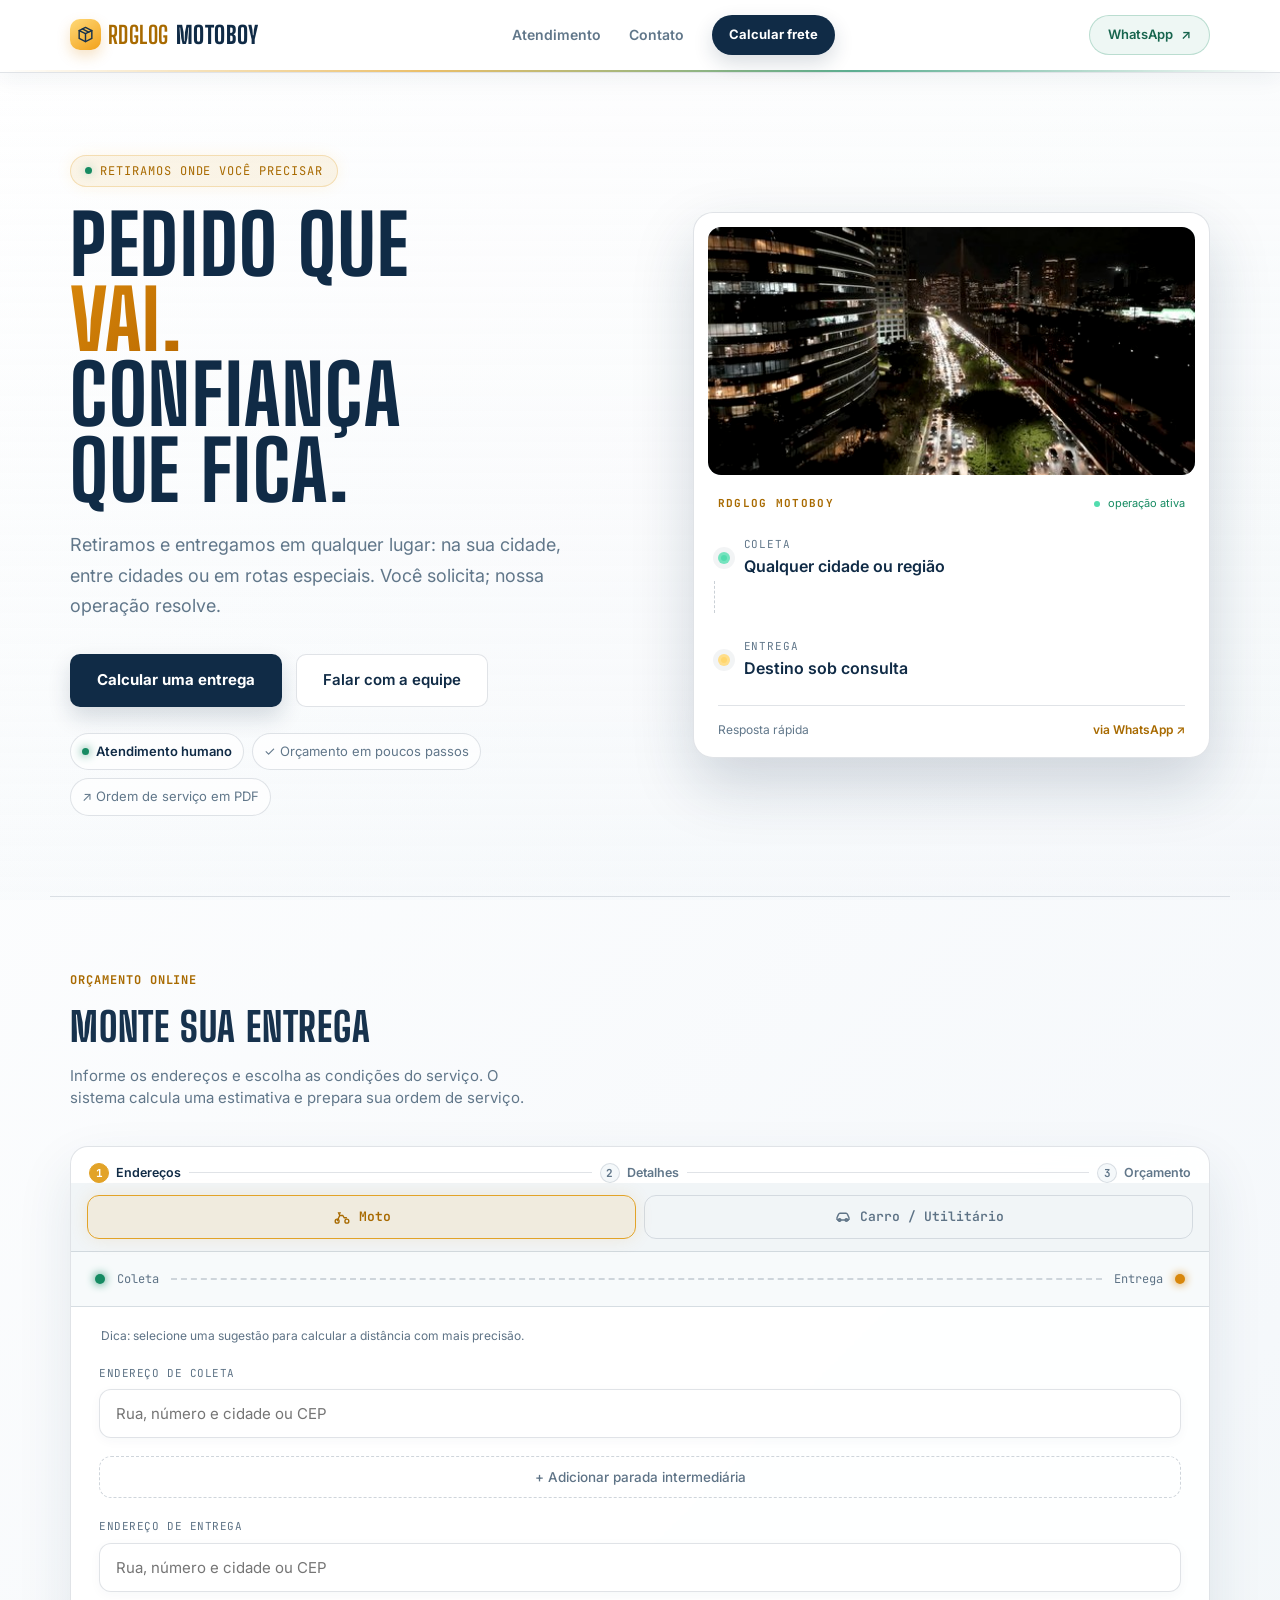
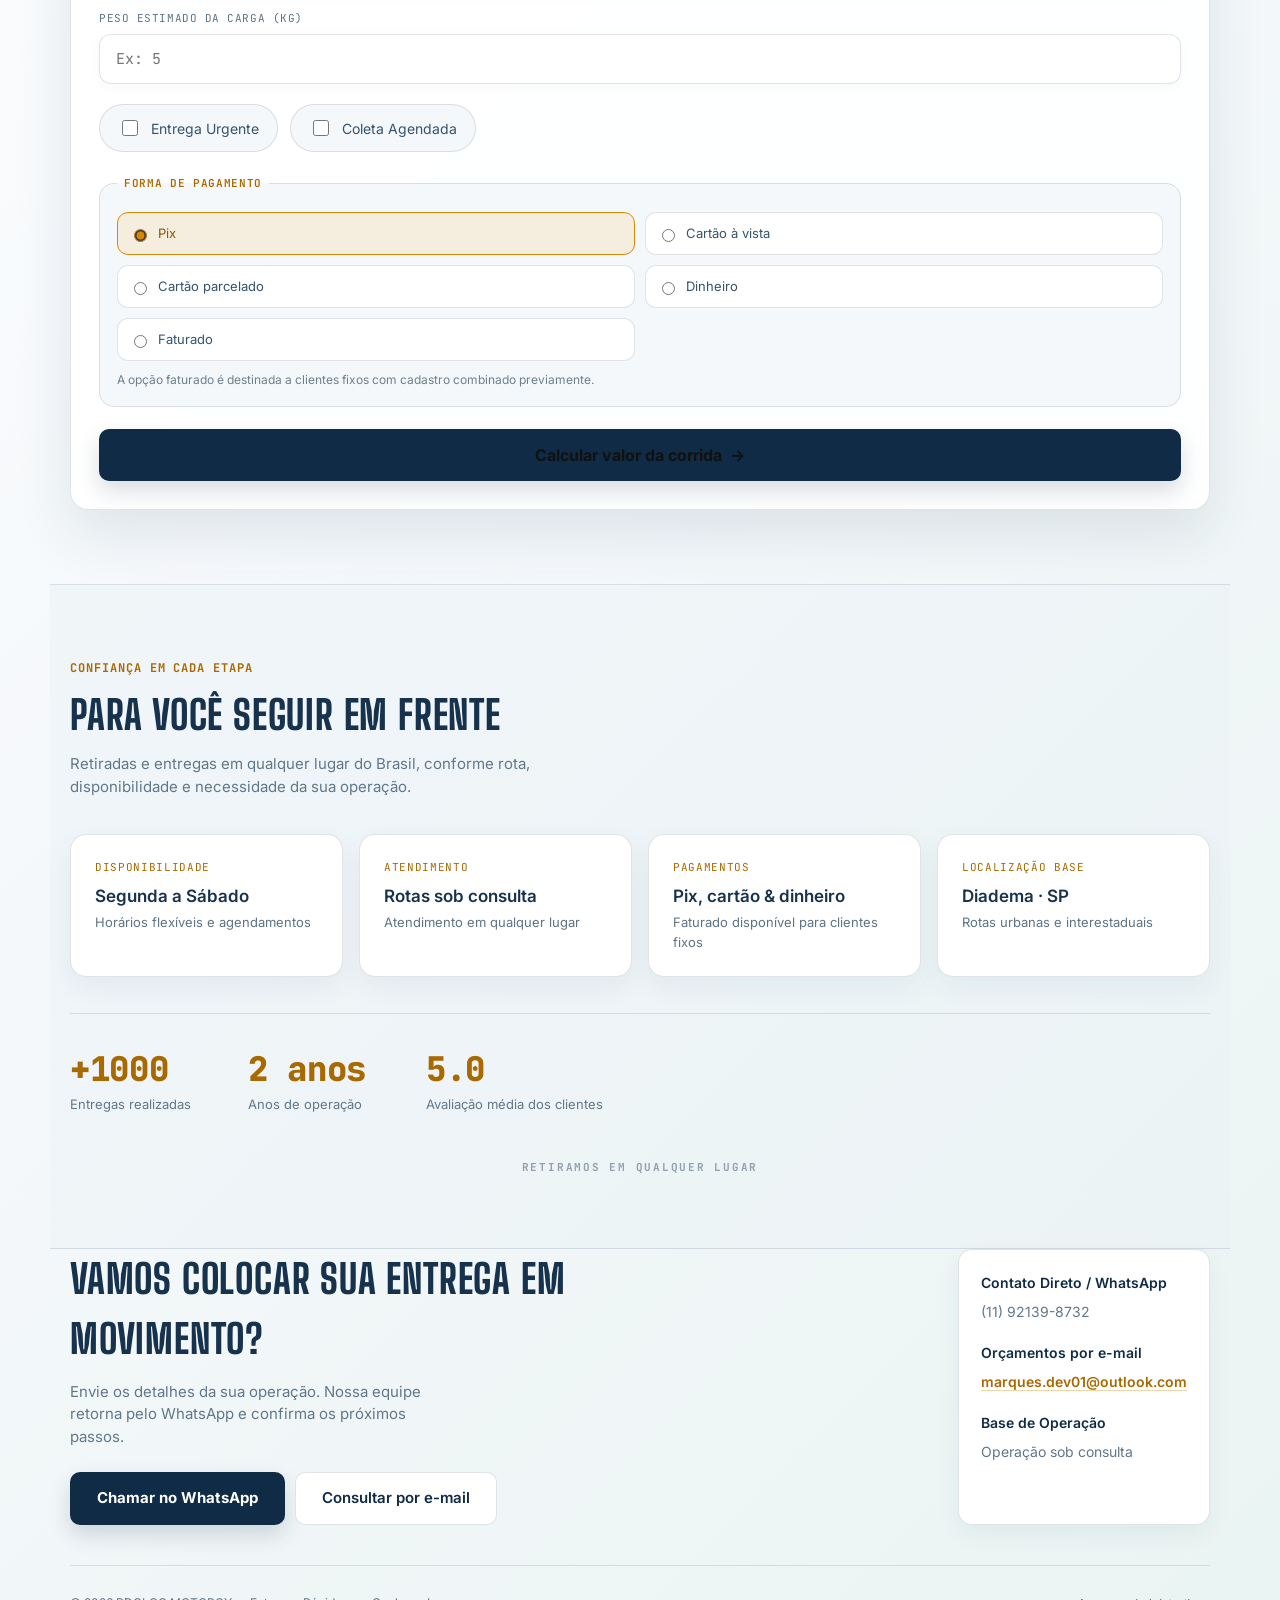
==== commit bd2b7755: "Add files via upload" ====
--- a/index.html
+++ b/index.html
@@ -654,6 +654,8 @@
   }
   @media(max-width:380px){.logo{font-size:17px}.wa-btn{font-size:10px;padding:8px}.nav-links a{font-size:10px}.info-grid{grid-template-columns:1fr}.hero h1{font-size:44px}}
 
+
+  .admin-wide{max-width:760px}.admin-section{border-top:1px solid var(--border);padding-top:16px;margin-top:18px}.admin-grid{display:grid;grid-template-columns:repeat(2,minmax(0,1fr));gap:10px}.admin-grid .field{min-width:0}.admin-alert{padding:12px 14px;border-radius:10px;font-size:13px;margin-top:12px;font-weight:600}.admin-alert.ok{background:rgba(22,139,98,.12);color:#168b62}.admin-alert.warn{background:rgba(216,135,11,.14);color:#a96800}.admin-alert.bad{background:rgba(217,83,79,.12);color:#b33e3a}.sim-result{background:#f5f8fb;border:1px solid var(--border);padding:14px;border-radius:12px;margin-top:14px}.sim-result strong{font-family:'JetBrains Mono',monospace}.internal-note{font-size:11px;color:var(--text-muted);margin-top:10px}@media(max-width:560px){.admin-grid{grid-template-columns:1fr}}
 </style>
 </head>
 <body>
@@ -875,6 +877,7 @@
 
   <div class="foot-bottom">
     <span>© 2026 RDGLOG MOTOBOY — Entregas Rápidas em Qualquer Lugar</span>
+    <button type="button" class="btn-text admin-mobile-access" id="admin-mobile-access">Acesso administrativo</button>
   </div>
 </footer>
 
@@ -884,7 +887,7 @@
 
 <!-- ADMIN MODAL -->
 <div class="modal-overlay" id="admin-overlay">
-  <div class="modal">
+  <div class="modal admin-wide">
     <div id="admin-login-view">
       <div class="admin-close-row">
         <h3>Painel de Controle</h3>
@@ -1012,6 +1015,46 @@
         </div>
       </div>
 
+      <div class="admin-section">
+        <p class="sub" style="margin-bottom:10px;">Repasse interno por quilômetro (somente administrador)</p>
+        <div class="admin-grid">
+          <div class="field"><label>Moto — mínimo/km</label><input type="number" id="rep-moto-0" step="0.05" min="0"></div>
+          <div class="field"><label>Moto — econômico/km</label><input type="number" id="rep-moto-1" step="0.05" min="0"></div>
+          <div class="field"><label>Moto — padrão/km</label><input type="number" id="rep-moto-2" step="0.05" min="0"></div>
+          <div class="field"><label>Moto — intermediário/km</label><input type="number" id="rep-moto-3" step="0.05" min="0"></div>
+          <div class="field"><label>Moto — alto/km</label><input type="number" id="rep-moto-4" step="0.05" min="0"></div>
+          <div class="field"><label>Moto — máximo/km</label><input type="number" id="rep-moto-5" step="0.05" min="0"></div>
+          <div class="field"><label>Carro — mínimo/km</label><input type="number" id="rep-carro-0" step="0.05" min="0"></div>
+          <div class="field"><label>Carro — econômico/km</label><input type="number" id="rep-carro-1" step="0.05" min="0"></div>
+          <div class="field"><label>Carro — padrão/km</label><input type="number" id="rep-carro-2" step="0.05" min="0"></div>
+          <div class="field"><label>Carro — intermediário/km</label><input type="number" id="rep-carro-3" step="0.05" min="0"></div>
+          <div class="field"><label>Carro — alto/km</label><input type="number" id="rep-carro-4" step="0.05" min="0"></div>
+          <div class="field"><label>Carro — máximo/km</label><input type="number" id="rep-carro-5" step="0.05" min="0"></div>
+        </div>
+      </div>
+      <div class="admin-section">
+        <p class="sub" style="margin-bottom:10px;">Segurança e alertas administrativos</p>
+        <div class="admin-grid">
+          <div class="field"><label>Margem mínima de segurança (%)</label><input type="number" id="margem-minima" step="0.1" min="0"></div>
+        </div>
+        <p class="internal-note">Alertas de margem funcionam visualmente nesta demonstração e ficam restritos ao painel local. O envio automático por WhatsApp foi removido porque o GitHub Pages não executa backend nem protege tokens.</p>
+      </div>
+      <div class="admin-section">
+        <p class="sub" style="margin-bottom:10px;">Simulador de repasse</p>
+        <div class="admin-grid">
+          <div class="field"><label>Veículo</label><select id="sim-veiculo" style="width:100%;padding:12px;border-radius:10px;border:1px solid var(--border);background:var(--surface-2);color:var(--text)"><option value="moto">Moto</option><option value="carro">Carro</option></select></div>
+          <div class="field"><label>Distância (km)</label><input type="number" id="sim-km" value="30" step="0.1" min="0"></div>
+          <div class="field"><label>Valor cobrado (R$)</label><input type="number" id="sim-cliente" value="70.50" step="0.01" min="0"></div>
+          <div class="field"><label>Repasse por km (R$)</label><input type="number" id="sim-repasse-km" value="1.70" step="0.01" min="0"></div>
+          <div class="field"><label>Paradas</label><input type="number" id="sim-paradas" value="0" step="1" min="0"></div>
+          <div class="field"><label>Peso (kg, opcional)</label><input type="number" id="sim-peso" value="0" step="0.1" min="0"></div>
+        </div>
+        <label class="toggle"><input type="checkbox" id="sim-urgente"> Urgente</label>
+        <label class="toggle"><input type="checkbox" id="sim-agendada"> Agendado</label>
+        <button type="button" class="btn btn-ghost btn-sm" id="simular-btn" style="margin-top:10px">Calcular repasse</button>
+        <div id="sim-result" class="sim-result" style="display:none"></div>
+      </div>
+
       <div class="modal-actions">
         <button class="btn btn-primary btn-sm" id="admin-save-btn">Salvar Tarifas</button>
         <button class="btn-text" id="admin-restore-btn">Restaurar Padrão</button>
@@ -1029,11 +1072,14 @@
 (function(){
   var ADMIN_PASSWORD = "rdg2026";
   var WHATSAPP_NUMBER = "5511921398732";
-  var STORAGE_KEY = "rdg_rates_v5";
+  var STORAGE_KEY = "rdg_rates_v6";
+  var INTERNAL_KEY = "rdg_internal_v1";
   var DEFAULT_RATES = {
-    moto:  { fixa:0, limiteKm:50, kmAte50:2.60, kmAcima50:2.30, minimo:30, pesoLimite:10, pesoAdicional:2 },
-    carro: { fixa:0, limiteKm:30, kmAte50:3.20, kmAcima50:2.70, minimo:35 },
+    moto:  { fixa:0, limiteKm:50, kmAte50:2.35, kmAcima50:2.20, minimo:25, pesoLimite:10, pesoAdicional:2 },
+    carro: { fixa:0, limiteKm:50, kmAte50:3.00, kmAcima50:2.50, minimo:35 },
     urgente:12, agendada:10, parada:10,
+    repasse: { moto:[1.50,1.60,1.70,1.80,2.00,2.20], carro:[1.80,2.00,2.20,2.40,2.70,3.00] },
+    margemMinima:20, whatsappAlertas:true, whatsappAdmin:"5511921398732",
     pagamento: { cartaoAvista:4, faturado10:20, faturado14:3, faturadoMulta:40, parceladoPct:2.4, parceladoObs:"" }
   };
 
@@ -1050,7 +1096,11 @@
         urgente: (typeof parsed.urgente === 'number') ? parsed.urgente : DEFAULT_RATES.urgente,
         agendada: (typeof parsed.agendada === 'number') ? parsed.agendada : DEFAULT_RATES.agendada,
         parada: (typeof parsed.parada === 'number') ? parsed.parada : DEFAULT_RATES.parada,
-        pagamento: Object.assign({}, DEFAULT_RATES.pagamento, parsed.pagamento)
+        pagamento: Object.assign({}, DEFAULT_RATES.pagamento, parsed.pagamento),
+        repasse: Object.assign({}, DEFAULT_RATES.repasse, parsed.repasse),
+        margemMinima: typeof parsed.margemMinima === "number" ? parsed.margemMinima : DEFAULT_RATES.margemMinima,
+        whatsappAlertas: typeof parsed.whatsappAlertas === "boolean" ? parsed.whatsappAlertas : DEFAULT_RATES.whatsappAlertas,
+        whatsappAdmin: parsed.whatsappAdmin || DEFAULT_RATES.whatsappAdmin
       };
     }catch(e){ return JSON.parse(JSON.stringify(DEFAULT_RATES)); }
   }
@@ -1468,6 +1518,8 @@
     document.getElementById('r-faturado-multa').value = r.pagamento.faturadoMulta;
     document.getElementById('r-parcelado-pct').value = r.pagamento.parceladoPct;
     document.getElementById('r-parcelado-obs').value = r.pagamento.parceladoObs;
+    [0,1,2,3,4,5].forEach(function(i){ document.getElementById('rep-moto-'+i).value = r.repasse.moto[i]; document.getElementById('rep-carro-'+i).value = r.repasse.carro[i]; });
+    document.getElementById('margem-minima').value = r.margemMinima;
   }
 
   var adminModeTabs = document.querySelectorAll('#admin-mode-tabs .mode-tab');
@@ -1489,19 +1541,15 @@
       openModal();
     }
   });
+  document.getElementById('admin-mobile-access').addEventListener('click', openModal);
   document.getElementById('admin-close-1').addEventListener('click', closeModal);
   document.getElementById('admin-close-2').addEventListener('click', closeModal);
   document.getElementById('admin-cancel-1').addEventListener('click', closeModal);
   overlay.addEventListener('click', function(e){ if(e.target === overlay) closeModal(); });
 
   document.getElementById('admin-login-btn').addEventListener('click', function(){
-    if(passInput.value === ADMIN_PASSWORD){
-      loginView.style.display = 'none';
-      ratesView.style.display = 'block';
-      fillRatesForm();
-    }else{
-      errorMsg.classList.add('show');
-    }
+    if(passInput.value === ADMIN_PASSWORD){ loginView.style.display='none'; ratesView.style.display='block'; fillRatesForm(); }
+    else { errorMsg.textContent='Senha incorreta.'; errorMsg.classList.add('show'); }
   });
 
   document.getElementById('admin-save-btn').addEventListener('click', function(){
@@ -1536,7 +1584,9 @@
     };
     setRates(r);
     updatePaymentNote();
+    savedMsg.textContent='Configurações salvas neste navegador! ✓';
     savedMsg.classList.add('show');
+    setTimeout(function(){savedMsg.classList.remove('show');},2500);
     setTimeout(function(){ savedMsg.classList.remove('show'); }, 2000);
   });
 
@@ -1548,6 +1598,18 @@
     setTimeout(function(){ savedMsg.classList.remove('show'); }, 2000);
   });
 
+  document.getElementById('simular-btn').addEventListener('click', function(){
+    var r=getRates(), tipo=document.getElementById('sim-veiculo').value, km=parseFloat(document.getElementById('sim-km').value)||0, cliente=parseFloat(document.getElementById('sim-cliente').value)||0;
+    var repKm=parseFloat(document.getElementById('sim-repasse-km').value)||0, paradas=parseInt(document.getElementById('sim-paradas').value,10)||0;
+    var prestador=km*repKm + paradas*r.parada + (document.getElementById('sim-urgente').checked?r.urgente:0) + (document.getElementById('sim-agendada').checked?r.agendada:0);
+    if(tipo==='moto'){ var peso=parseFloat(document.getElementById('sim-peso').value)||0; if(peso>r.moto.pesoLimite) prestador += Math.ceil(peso-r.moto.pesoLimite)*r.moto.pesoAdicional; }
+    var margem=cliente-prestador, pct=cliente ? margem/cliente*100 : 0, cls=margem<0?'bad':pct<r.margemMinima?'warn':'ok';
+    var situacao=margem<0?'🚨 PREJUÍZO: o repasse é maior que o valor cobrado.':pct<r.margemMinima?'⚠️ ATENÇÃO: margem abaixo do limite configurado.':'✅ MARGEM DENTRO DO LIMITE';
+    document.getElementById('sim-result').style.display='block'; document.getElementById('sim-result').className='sim-result admin-alert '+cls;
+    document.getElementById('sim-result').innerHTML='<strong>VALOR DO CLIENTE:</strong> '+fmt(cliente)+'<br><strong>VALOR DO PRESTADOR:</strong> '+fmt(prestador)+'<br><strong>MARGEM DA RDG:</strong> '+fmt(margem)+'<br><strong>MARGEM:</strong> '+pct.toFixed(2).replace('.',',')+'%<br><strong>COBRADO/KM:</strong> '+fmt(km?cliente/km:0)+'/km<br><strong>REPASSADO/KM:</strong> '+fmt(repKm)+'/km<br><strong>DIFERENÇA/KM:</strong> '+fmt(km?(cliente-prestador)/km:0)+'/km<br><br>'+situacao;
+    if(margem<0 || pct<r.margemMinima){ document.getElementById('sim-result').innerHTML += '<br><span class="internal-note">Alerta administrativo exibido apenas nesta demonstração. Envio automático por WhatsApp removido da versão GitHub Pages.</span>'; }
+  });
+
   document.getElementById('admin-logout-btn').addEventListener('click', closeModal);
 
 })();
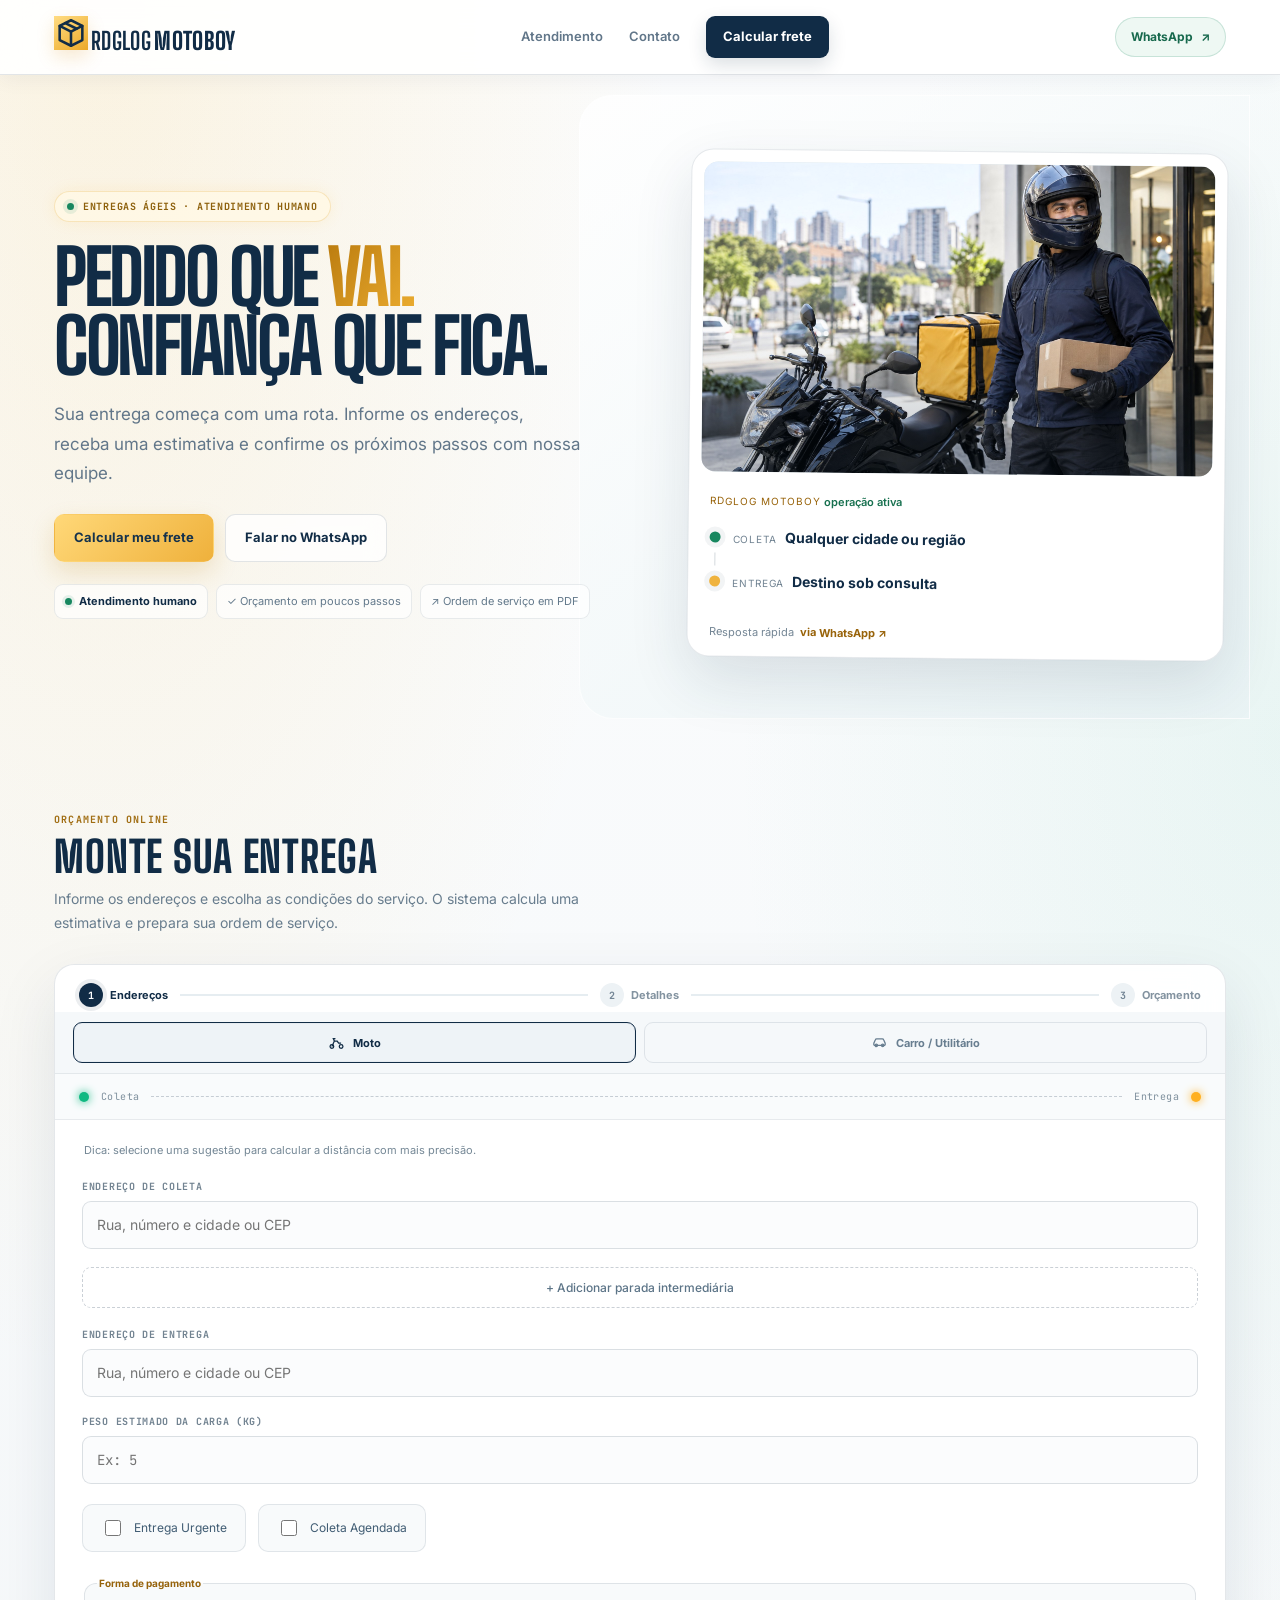
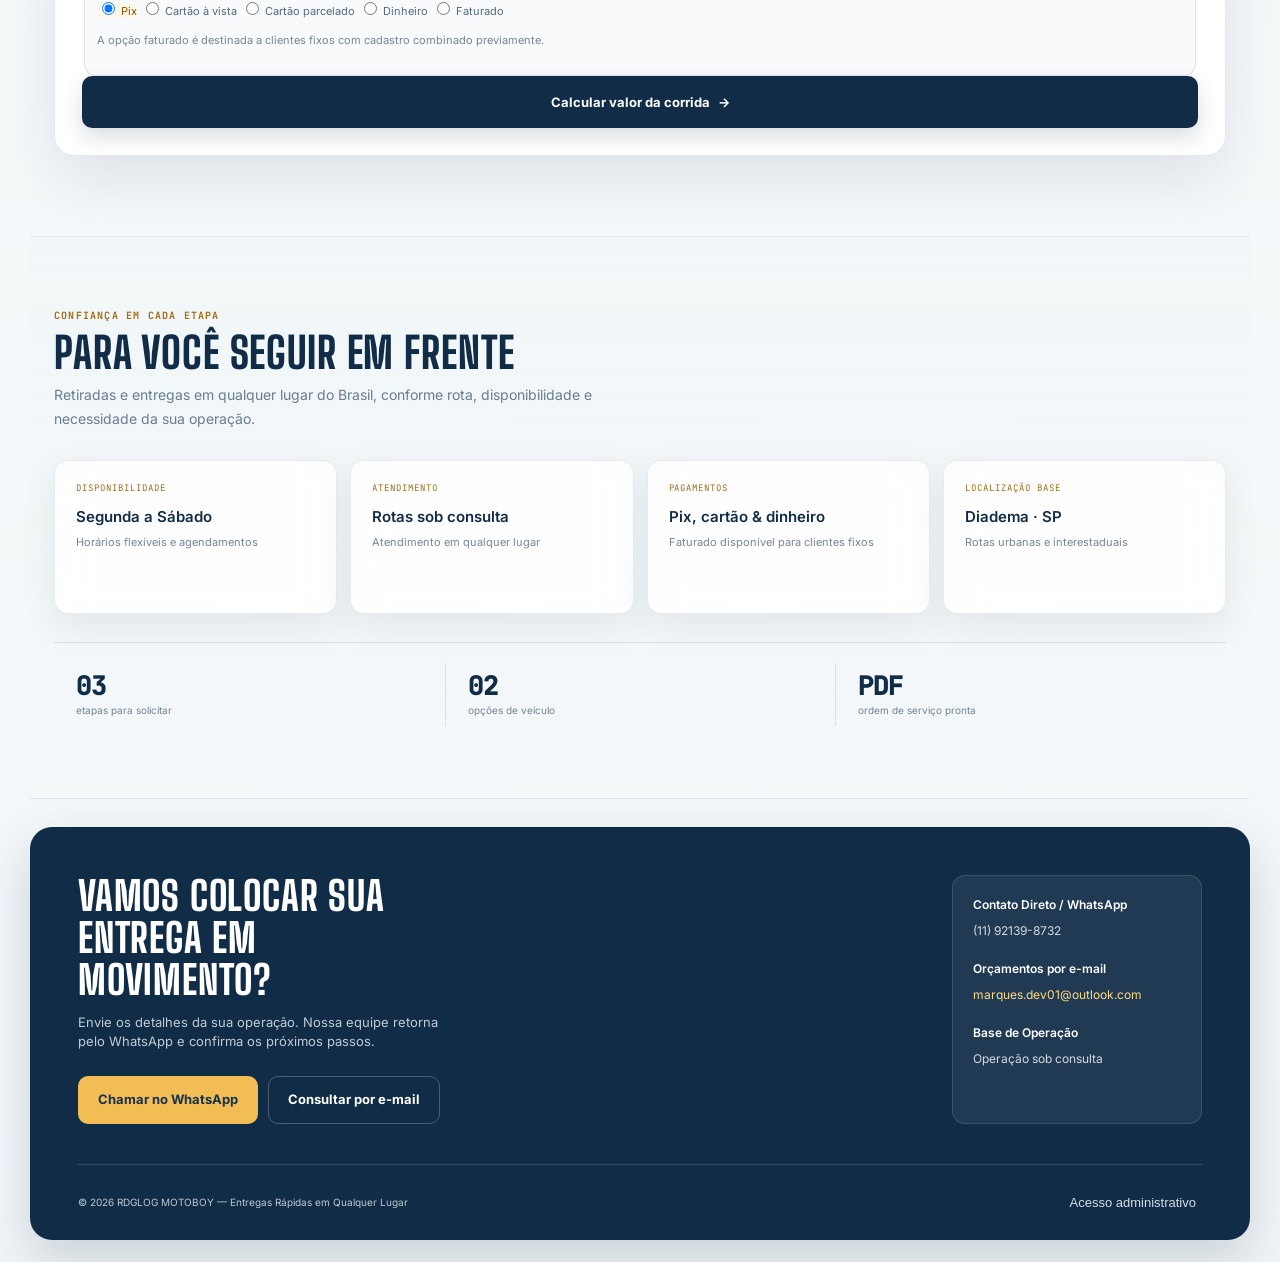
==== commit bde794ea: "Add files via upload" ====
--- a/index.html
+++ b/index.html
@@ -5,6 +5,7 @@
 <meta name="viewport" content="width=device-width, initial-scale=1.0">
 <title>RDGLOG MOTOBOY | Retiradas e entregas em qualquer lugar</title>
 <meta name="theme-color" content="#0d1724">
+<link rel="icon" type="image/svg+xml" href="data:image/svg+xml,%3Csvg xmlns='http://www.w3.org/2000/svg' viewBox='0%200%2064%2064'%3E%3Crect width='64' height='64' rx='14' fill='%23f2bd54'/%3E%3Cpath d='M14%2020l18-9%2018%209-18%209-18-9zm0%200v24l18%209%2018-9V20M32%2029v24m-9-33l18%209' fill='none' stroke='%2317324d' stroke-width='4' stroke-linecap='round' stroke-linejoin='round'/%3E%3C/svg%3E">
 <meta property="og:title" content="RDGLOG MOTOBOY — Pedido que vai. Confiança que fica">
 <meta property="og:description" content="Solicite uma entrega, consulte o valor e acompanhe seu atendimento com a RDGLOG MOTOBOY.">
 <meta name="description" content="Moto-frete e entregas rápidas para empresas e pessoas, com retirada em qualquer lugar.">
@@ -13,6 +14,7 @@
 <link rel="preconnect" href="https://fonts.gstatic.com" crossorigin>
 <link href="https://fonts.googleapis.com/css2?family=Big+Shoulders+Display:wght@700;800;900&family=Inter:wght@400;500;600;700&family=JetBrains+Mono:wght@400;500;700&display=swap" rel="stylesheet">
 <style>
+
   :root{
     --bg-base: #0a0d12;
     --surface: rgba(22, 27, 36, 0.75);
@@ -383,279 +385,284 @@
   .admin-close-row{display:flex; justify-content:space-between; align-items:center; margin-bottom:2px;}
   .admin-x{background:none; border:none; color:var(--text-muted); font-size:20px; cursor:pointer; line-height:1; padding:4px;}
   .admin-x:hover{color:var(--text);}
-  /* RDG visual refresh: deep graphite-blue + safety yellow + route green */
-  :root{
-    --bg-base:#0d1724;
-    --bg-deep:#09111b;
-    --surface:rgba(22,35,51,.86);
-    --surface-solid:#172537;
-    --surface-2:#1d2d40;
-    --surface-3:#23384d;
-    --border:rgba(214,231,245,.13);
-    --border-hover:rgba(255,190,61,.65);
-    --text:#f4f8fb;
-    --text-muted:#a8bac9;
-    --accent:#ffbf3f;
-    --accent-grad:linear-gradient(135deg,#ffd56a 0%,#f59e0b 100%);
-    --accent-hover:linear-gradient(135deg,#ffe18c 0%,#ffb52e 100%);
-    --accent-dim:rgba(255,191,63,.13);
-    --live:#41d7a0;
-    --urgent:#ff756b;
-    --radius:22px;
-    --shadow:0 24px 60px -24px rgba(0,0,0,.7);
-    --ease-out:cubic-bezier(.23,1,.32,1);
-  }
-  body{
-    background-color:var(--bg-base);
-    background-image:
-      linear-gradient(rgba(255,255,255,.022) 1px,transparent 1px),
-      linear-gradient(90deg,rgba(255,255,255,.022) 1px,transparent 1px),
-      radial-gradient(circle at 12% 6%,rgba(255,191,63,.15),transparent 33%),
-      radial-gradient(circle at 92% 20%,rgba(65,215,160,.10),transparent 31%),
-      radial-gradient(circle at 50% 100%,rgba(41,102,151,.14),transparent 48%);
-    background-size:42px 42px,42px 42px,auto,auto,auto;
-  }
-  body::before{content:'';position:fixed;inset:0;pointer-events:none;z-index:-1;background:linear-gradient(180deg,rgba(9,17,27,.05),rgba(9,17,27,.46));}
-  .wrap{max-width:1120px;}
-  header{background:rgba(9,17,27,.88);border-bottom-color:rgba(255,191,63,.18);}
-  header::after{content:'';display:block;height:2px;background:linear-gradient(90deg,transparent,var(--accent),var(--live),transparent);opacity:.7;}
-  .nav{padding:17px 20px;}
-  .logo{font-size:25px;letter-spacing:.04em;}
-  .logo::before{content:'RDG';font-family:'JetBrains Mono',monospace;font-size:10px;letter-spacing:.15em;color:var(--live);margin-right:8px;vertical-align:middle;}
-  .logo b{color:var(--accent);}
-  .wa-btn{background:rgba(65,215,160,.08);border-color:rgba(65,215,160,.26);}
-  .wa-btn:hover{border-color:var(--live);color:#bff5e2;background:rgba(65,215,160,.14);}
-  .hero{position:relative;padding:88px 0 72px;border-bottom:1px solid var(--border);}
-  .eyebrow{color:#ffd66d;background:rgba(255,191,63,.1);border-color:rgba(255,191,63,.28);}
-  h1{font-size:clamp(48px,7.8vw,84px);max-width:11ch;letter-spacing:-.015em;}
-  .hero p{font-size:18px;line-height:1.65;color:#b9c9d6;max-width:54ch;}
-  .hero-ctas{margin-bottom:30px;}
-  .hero-proof{display:flex;gap:12px;flex-wrap:wrap;align-items:center;color:var(--text-muted);font-size:13px;}
-  .hero-proof span{display:inline-flex;align-items:center;gap:7px;padding:8px 11px;border:1px solid var(--border);border-radius:999px;background:rgba(255,255,255,.035);}
-  .hero-proof b{color:var(--text);font-weight:600;}
-  .hero-proof i{width:7px;height:7px;background:var(--live);border-radius:50%;box-shadow:0 0 10px var(--live);}
-  .btn{border-radius:13px;transition:transform .18s var(--ease-out),box-shadow .18s var(--ease-out),background .18s,border-color .18s;}
-  .btn-primary{box-shadow:0 8px 28px rgba(245,158,11,.24);}
-  .btn-primary:hover{box-shadow:0 12px 34px rgba(245,158,11,.35);}
-  .btn-ghost{background:rgba(255,255,255,.045);}
-  .section{padding:78px 0;border-bottom-color:var(--border);}
-  .label{color:#ffd66d;}
-  h2{letter-spacing:-.01em;}
-  .section-sub{color:#adc0cf;}
-  .calc-card{background:linear-gradient(145deg,rgba(25,42,60,.94),rgba(14,25,38,.94));border-color:rgba(255,191,63,.20);box-shadow:0 28px 70px -28px rgba(0,0,0,.8);}
-  .mode-tabs{background:rgba(6,13,21,.34);}
-  .mode-tab{border-color:rgba(214,231,245,.16);}
-  .mode-tab.active{background:linear-gradient(135deg,rgba(255,191,63,.18),rgba(255,191,63,.06));box-shadow:0 0 22px rgba(255,191,63,.14);}
-  .route{background:rgba(5,12,19,.23);}
-  .route-line{border-top-color:rgba(214,231,245,.20);}
-  .addr-input-wrap input[type=text],.field input[type=number]{background:rgba(9,19,30,.48);border-color:rgba(214,231,245,.16);}
-  .addr-input-wrap input[type=text]:focus,.field input[type=number]:focus{box-shadow:0 0 0 3px rgba(255,191,63,.10),0 0 18px rgba(255,191,63,.12);}
-  .toggle{background:rgba(9,19,30,.45);border-color:rgba(214,231,245,.15);}
-  .toggle.active{background:rgba(255,191,63,.12);}
-  .result-total span:last-child{color:#ffd66d;}
-  .info-grid{grid-template-columns:repeat(4,1fr);}
-  .info-card{background:linear-gradient(155deg,rgba(25,42,60,.82),rgba(16,29,43,.78));border-color:rgba(214,231,245,.12);}
-  .info-card .k{color:#ffd66d;}
-  .info-card:hover{border-color:rgba(255,191,63,.55);box-shadow:0 18px 40px -22px rgba(255,191,63,.25);}
-  .contact-main p{color:#b9c9d6;}
-  footer{padding-top:72px;}
-  .float-wa{box-shadow:0 12px 32px rgba(37,211,102,.28);}
-  @media (max-width:800px){.info-grid{grid-template-columns:repeat(2,1fr);}.hero::after{display:none;}}
-  @media (max-width:640px){.hero{padding:60px 0 48px;}.hero p{font-size:16px;}.hero-proof{gap:8px;}.hero-proof span{font-size:12px;padding:7px 9px;}.info-grid{grid-template-columns:1fr 1fr;}.section{padding:56px 0;}}
-  @media (prefers-reduced-motion:reduce){html{scroll-behavior:auto;}.route-line::after{animation:none;}.btn,.info-card{transition:none;}}
-
-  /* RDG light refresh: clear gradient background for a more welcoming presentation */
-  :root{
-    --bg-base:#f5f8fb;
-    --bg-deep:#e7eff6;
-    --surface:rgba(255,255,255,.88);
-    --surface-solid:#ffffff;
-    --surface-2:#f1f5f8;
-    --surface-3:#e7eef4;
-    --border:rgba(19,48,76,.14);
-    --border-hover:rgba(214,137,14,.60);
-    --text:#17324d;
-    --text-muted:#5e7386;
-    --accent:#d8870b;
-    --accent-grad:linear-gradient(135deg,#ffd978 0%,#f4a51c 100%);
-    --accent-hover:linear-gradient(135deg,#ffe59a 0%,#f7b63e 100%);
-    --accent-dim:rgba(244,165,28,.13);
-    --live:#168b62;
-    --urgent:#d9534f;
-    --shadow:0 24px 60px -24px rgba(27,58,86,.28);
-  }
-  body{
-    color:var(--text);
-    background-color:#f5f8fb;
-    background-image:
-      radial-gradient(circle at 8% 0%,rgba(255,211,113,.42),transparent 30%),
-      radial-gradient(circle at 96% 18%,rgba(135,211,191,.28),transparent 32%),
-      linear-gradient(135deg,#ffffff 0%,#f4f8fb 46%,#eaf4f6 100%);
-    background-attachment:fixed;
-    background-size:auto,auto,auto;
-  }
-  body::before{background:linear-gradient(180deg,rgba(255,255,255,.28),rgba(217,232,239,.18));}
-  header{background:rgba(255,255,255,.86);border-bottom-color:rgba(19,48,76,.12);box-shadow:0 5px 24px rgba(24,61,88,.08);}
-  header::after{background:linear-gradient(90deg,transparent,#f0aa28,#3bb58a,transparent);}
-  .logo{color:#17324d;text-shadow:none;display:flex;align-items:center;gap:7px;}
-  .logo::before{content:none;}
-  .package-mark{display:inline-flex;align-items:center;justify-content:center;width:31px;height:31px;border-radius:10px;background:linear-gradient(145deg,#ffd978,#f2a11a);color:#17324d;box-shadow:0 6px 14px rgba(216,135,11,.23);}
-  .package-mark svg{width:19px;height:19px;}
-  .logo b{color:#c67408;}
-  .nav-links a{color:#5e7386;}
-  .nav-links a:hover{color:#17324d;}
-  .wa-btn{background:rgba(22,139,98,.08);border-color:rgba(22,139,98,.25);color:#205b4a;}
-  .wa-btn:hover{border-color:var(--live);color:#126a4c;background:rgba(22,139,98,.14);}
-  .hero{border-bottom-color:rgba(19,48,76,.12);}
-  .hero::after{color:rgba(94,115,134,.58);}
-  .eyebrow{color:#a96800;background:rgba(244,165,28,.12);border-color:rgba(216,135,11,.28);}
-  .dot{background:var(--live);box-shadow:0 0 10px rgba(22,139,98,.38);}
-  h1{color:#17324d;text-shadow:none;}
-  h1 em{background:linear-gradient(135deg,#d8870b 0%,#b96900 100%);-webkit-background-clip:text;}
-  .hero p,.contact-main p{color:#5e7386;}
-  .hero-proof span{background:rgba(255,255,255,.62);border-color:rgba(19,48,76,.12);}
-  .hero-proof b{color:#17324d;}
-  .btn-ghost{color:#17324d;background:rgba(255,255,255,.65);border-color:rgba(19,48,76,.16);}
-  .btn-ghost:hover{color:#a96800;border-color:#d8870b;background:rgba(244,165,28,.12);}
-  .section{border-bottom-color:rgba(19,48,76,.12);}
-  .label{color:#a96800;}
-  .section-sub{color:#5e7386;}
-  .calc-card{background:rgba(255,255,255,.86);border-color:rgba(19,48,76,.14);box-shadow:0 28px 70px -28px rgba(27,58,86,.28);}
-  .mode-tabs{background:rgba(230,238,244,.58);}
-  .mode-tab{border-color:rgba(19,48,76,.14);color:#5e7386;}
-  .mode-tab.active{color:#a96800;border-color:#d8870b;background:rgba(244,165,28,.14);box-shadow:0 0 18px rgba(216,135,11,.12);}
-  .mode-tab:not(.active):hover{color:#17324d;border-color:rgba(19,48,76,.25);}
-  .route{background:rgba(231,239,245,.42);}
-  .route-line{border-top-color:rgba(19,48,76,.18);}
-  .route-line::after{border-top-color:#dda025;}
-  .route-label{color:#5e7386;}
-  .addr-input-wrap input[type=text],.field input[type=number]{background:#fff;border-color:rgba(19,48,76,.16);color:#17324d;box-shadow:0 3px 12px rgba(27,58,86,.04);}
-  .addr-input-wrap input[type=text]:focus,.field input[type=number]:focus{border-color:#d8870b;box-shadow:0 0 0 3px rgba(244,165,28,.14),0 5px 16px rgba(27,58,86,.08);}
-  .addr-suggestions{background:#fff;border-color:rgba(19,48,76,.14);box-shadow:0 20px 42px rgba(27,58,86,.16);}
-  .addr-suggestion{color:#17324d;border-bottom-color:rgba(19,48,76,.10);}
-  .addr-suggestion:hover,.addr-suggestion:focus{background:rgba(244,165,28,.12);color:#a96800;}
-  .route-helper{color:#5e7386;}
-  .btn-add-stop{border-color:rgba(19,48,76,.20);color:#5e7386;}
-  .btn-add-stop:hover{border-color:#d8870b;color:#a96800;background:rgba(244,165,28,.10);}
-  .toggle{background:#f5f8fb;border-color:rgba(19,48,76,.13);color:#35536b;}
-  .toggle.active{border-color:#d8870b;background:rgba(244,165,28,.13);color:#8b5700;}
-  .calc-status{background:rgba(217,83,79,.08);}
-  .weight-note{background:#f1f5f8;border-color:rgba(19,48,76,.11);}
-  .result{border-top-color:rgba(19,48,76,.18);}
-  .result-row{color:#5e7386;}
-  .result-total{border-top-color:rgba(19,48,76,.13);}
-  .result-total span:first-child{color:#5e7386;}
-  .result-total span:last-child{color:#b86b00;text-shadow:none;}
-  .result-note{color:#5e7386;}
-  .info-card{background:rgba(255,255,255,.78);border-color:rgba(19,48,76,.12);box-shadow:0 12px 30px rgba(27,58,86,.06);}
-  .info-card .k{color:#a96800;}
-  .info-card .v-sub{color:#5e7386;}
-  .info-card:hover{border-color:#d8870b;box-shadow:0 18px 40px -22px rgba(216,135,11,.22);}
-  .contact-details{color:#5e7386;}
-  .contact-details strong{color:#17324d;}
-  .foot-bottom{border-top-color:rgba(19,48,76,.12);}
-  .float-wa{box-shadow:0 12px 32px rgba(22,139,98,.22);}
-  .modal{background:#fff;border-color:rgba(19,48,76,.14);}
-  .modal input{background:#f5f8fb;border-color:rgba(19,48,76,.15);color:#17324d;}
-  .modal .sub,.modal .field label{color:#5e7386;}
-  .payment-box{margin:4px 0 22px;padding:17px;border:1px solid rgba(19,48,76,.13);border-radius:15px;background:rgba(241,245,248,.72);}
-  .payment-box legend{padding:0 7px;color:#a96800;font:600 11px 'JetBrains Mono',monospace;letter-spacing:.06em;text-transform:uppercase;}
-  .payment-options{display:grid;grid-template-columns:repeat(2,minmax(0,1fr));gap:10px;margin-top:5px;}
-  .payment-option{display:flex;align-items:center;gap:8px;min-height:43px;padding:10px 11px;border:1px solid rgba(19,48,76,.13);border-radius:11px;background:#fff;color:#35536b;font-size:13px;cursor:pointer;transition:border-color .18s,background .18s,transform .18s;}
-  .payment-option:hover{border-color:#d8870b;transform:translateY(-1px);}
-  .payment-option:has(input:checked){border-color:#d8870b;background:rgba(244,165,28,.12);color:#8b5700;}
-  .payment-option input{accent-color:#d8870b;}
-  .payment-note{margin:10px 0 0;color:#6d8090;font-size:12px;}
-  .payment-extra-note{margin:8px 0 0;color:#8b5700;font-size:12.5px;font-weight:600;background:rgba(244,165,28,.10);border:1px solid rgba(244,165,28,.28);border-radius:10px;padding:9px 12px;display:none;line-height:1.5;white-space:pre-line;}
-  .payment-extra-note.show{display:block;}
-  @media (max-width:640px){.payment-options{grid-template-columns:1fr 1fr;}.package-mark{width:28px;height:28px;}}
-
-  .contact-actions{display:flex;gap:10px;flex-wrap:wrap;}
-  .contact-email{color:#a96800;font-weight:600;text-decoration:underline;text-decoration-color:rgba(216,135,11,.35);text-underline-offset:3px;}
-  .contact-email:hover{color:#7f4e00;text-decoration-color:#d8870b;}
-  @media (max-width:640px){.contact-actions{flex-direction:column;align-items:stretch;}.contact-actions .btn{text-align:center;}}
-
-  .result-actions{display:grid;grid-template-columns:1fr 1fr;gap:10px;}
-  .result-actions .btn{width:100%;text-align:center;}
-  .pdf-help{font-size:11.5px;color:var(--text-muted);margin:10px 0 0;text-align:center;}
-  @media (max-width:640px){.result-actions{grid-template-columns:1fr;}}
-
-
-  /* DESIGN SYSTEM RDG 2026 — interface mais simples, comercial e confiável */
-  :root{--navy:#102b46;--navy-2:#173d5e;--ink:#17324d;--muted:#61778a;--gold:#e2a328;--gold-dark:#a86a00;--mint:#168b62;--line:rgba(16,43,70,.13);--soft:#f4f8fa;--ease:cubic-bezier(.23,1,.32,1)}
-  body{font-family:'Inter',system-ui,sans-serif;color:var(--ink);background:#f5f8fb;background-image:linear-gradient(135deg,#fff 0%,#f5f8fb 58%,#eaf4f2 100%);}
-  body::before{background:linear-gradient(180deg,rgba(255,255,255,.35),rgba(229,239,243,.12));}
-  .wrap{max-width:1180px}
-  header{background:rgba(255,255,255,.92);border-bottom:1px solid var(--line);box-shadow:0 5px 22px rgba(17,52,78,.06)}
-  header::after{height:2px;background:linear-gradient(90deg,transparent,var(--gold),var(--mint),transparent)}
-  .nav{padding:15px 20px}.logo{font-size:24px;color:var(--navy);letter-spacing:.02em}.logo b{color:var(--gold-dark)}
-  .nav-links{gap:28px}.nav-links a{color:var(--muted);font-weight:600}.nav-links a:hover{color:var(--navy)}
-  .nav-links a.tag{color:#fff;background:var(--navy);box-shadow:0 8px 20px rgba(16,43,70,.16);padding:10px 17px}.nav-links a.tag:hover{background:var(--navy-2);transform:translateY(-1px)}
-  .wa-btn{background:rgba(22,139,98,.07);border-color:rgba(22,139,98,.24);color:#17654e}.wa-btn:hover{background:rgba(22,139,98,.12);border-color:var(--mint);color:#126a4c}
-  .hero{display:grid;grid-template-columns:minmax(0,1.16fr) minmax(300px,.72fr);gap:72px;align-items:center;padding:92px 20px 80px;border-bottom:1px solid var(--line)}
-  .hero-copy{min-width:0}.eyebrow{color:var(--gold-dark);background:rgba(226,163,40,.11);border-color:rgba(226,163,40,.28);margin-bottom:20px}.dot{background:var(--mint);box-shadow:0 0 10px rgba(22,139,98,.38)}
-  h1{font-size:clamp(52px,7vw,88px);line-height:.92;color:var(--navy);max-width:8ch;margin-bottom:22px}.hero p{font-size:18px;line-height:1.7;color:var(--muted);max-width:51ch}.hero-ctas{margin:30px 0 26px}.btn{border-radius:10px}.btn-primary{background:var(--navy);color:#fff;box-shadow:0 10px 22px rgba(16,43,70,.16)}.btn-primary:hover{background:var(--navy-2);box-shadow:0 14px 28px rgba(16,43,70,.22)}.btn-ghost{color:var(--navy);background:#fff;border-color:var(--line)}.btn-ghost:hover{color:var(--gold-dark);border-color:var(--gold);background:#fffaf0}
-  .hero-proof{gap:8px}.hero-proof span{background:rgba(255,255,255,.66);border-color:var(--line);color:var(--muted)}.hero-proof b{color:var(--navy)}
-  .hero-panel{position:relative;padding:26px;border-radius:20px;background:var(--navy);color:#fff;box-shadow:0 26px 52px rgba(16,43,70,.22);overflow:hidden}.hero-panel::after{content:'';position:absolute;width:190px;height:190px;right:-75px;bottom:-95px;border:1px solid rgba(255,213,106,.35);border-radius:50%;box-shadow:0 0 0 24px rgba(255,213,106,.06),0 0 0 48px rgba(255,213,106,.04)}.hero-panel-top,.panel-footer{display:flex;justify-content:space-between;align-items:center;gap:10px}.panel-kicker{font:700 11px 'JetBrains Mono',monospace;letter-spacing:.12em;color:#ffd66d}.panel-status{font-size:11px;color:#bde9d8}.panel-status i{display:inline-block;width:6px;height:6px;margin-right:5px;border-radius:50%;background:#52dcae}.panel-route{display:flex;gap:14px;align-items:center;margin-top:34px}.route-node{width:12px;height:12px;display:block;flex:none;border-radius:50%;border:3px solid rgba(255,255,255,.2);box-shadow:0 0 0 5px rgba(255,255,255,.05)}.route-node.pickup{background:#52dcae}.route-node.delivery{background:#ffd66d}.panel-route small{display:block;color:#a8bac9;font:11px 'JetBrains Mono',monospace;letter-spacing:.08em;margin-bottom:3px}.panel-route strong{font-size:16px;font-weight:600}.panel-connector{height:32px;border-left:1px dashed rgba(255,255,255,.25);margin:3px 0 0 6px}.panel-footer{border-top:1px solid rgba(255,255,255,.14);margin-top:30px;padding-top:17px;color:#a8bac9;font-size:12px}.panel-footer b{color:#ffd66d;font-weight:600}
-  .section{padding:74px 20px;border-bottom:1px solid var(--line)}.label{color:var(--gold-dark);font-weight:700}.section-sub{color:var(--muted)}.calc-card{background:rgba(255,255,255,.9);border:1px solid var(--line);border-radius:18px;box-shadow:0 24px 55px rgba(23,61,94,.11)}.mode-tabs{background:#f1f5f7}.mode-tab{border-color:var(--line)}.mode-tab.active{color:var(--gold-dark);border-color:var(--gold);background:rgba(226,163,40,.12)}.route{background:#f7fafb}.addr-input-wrap input[type=text],.field input[type=number]{border-color:var(--line);box-shadow:0 3px 12px rgba(23,61,94,.035)}.addr-input-wrap input[type=text]:focus,.field input[type=number]:focus{border-color:var(--gold);box-shadow:0 0 0 3px rgba(226,163,40,.14)}.btn-calc{background:var(--navy);box-shadow:0 10px 22px rgba(16,43,70,.16)}.btn-calc:hover{background:var(--navy-2);box-shadow:0 14px 28px rgba(16,43,70,.22)}
-  .info-grid{grid-template-columns:repeat(4,1fr)}.info-card{background:#fff;border-color:var(--line);border-radius:16px;box-shadow:0 10px 28px rgba(23,61,94,.06)}.info-card .k{color:var(--gold-dark)}.info-card:hover{border-color:var(--gold);box-shadow:0 16px 32px rgba(216,135,11,.14)}
-  footer{padding:70px 20px 30px}.contact-main p{color:var(--muted)}.contact-details{color:var(--muted)}.contact-details strong{color:var(--navy)}.foot-bottom{border-top-color:var(--line)}
-  @media(max-width:800px){.hero{grid-template-columns:1fr;gap:40px;padding-top:68px}.hero-panel{max-width:520px}.info-grid{grid-template-columns:repeat(2,1fr)}}
-  @media(max-width:640px){.hero{padding:54px 20px 48px;gap:32px}.hero h1{font-size:clamp(48px,14vw,70px)}.hero p{font-size:16px}.hero-panel{padding:22px}.info-grid{grid-template-columns:1fr 1fr}.section{padding:56px 20px}}
-
-
-  /* Visual direction: institutional logistics + photography */
-  .hero{grid-template-columns:minmax(0,1.02fr) minmax(360px,.98fr);gap:84px;padding-top:82px}
-  .hero-copy{max-width:620px}.hero h1{max-width:9ch;font-size:clamp(50px,6.5vw,82px)}
-  .hero-panel.photo-panel{padding:14px;background:#fff;border:1px solid rgba(16,43,70,.13);color:var(--ink);box-shadow:0 26px 62px rgba(16,43,70,.18);overflow:hidden}
-  .photo-panel::after{display:none}.photo-panel-image{height:248px;overflow:hidden;border-radius:13px;background:#dce9ef;margin-bottom:20px}.photo-panel-image img{width:100%;height:100%;display:block;object-fit:cover;object-position:center 48%;filter:saturate(.9) contrast(1.04)}
-  .photo-panel .hero-panel-top{padding:0 10px}.photo-panel .panel-kicker{color:var(--gold-dark)}.photo-panel .panel-status{color:var(--mint)}
-  .photo-panel .panel-route{margin-top:26px;padding:0 10px}.photo-panel .panel-route small{color:var(--muted)}.photo-panel .panel-route strong{color:var(--navy)}.photo-panel .route-node{box-shadow:0 0 0 5px rgba(16,43,70,.05)}.photo-panel .panel-connector{border-color:rgba(16,43,70,.22)}.photo-panel .panel-footer{margin:25px 10px 4px;padding-top:15px;border-color:var(--line);color:var(--muted)}.photo-panel .panel-footer b{color:var(--gold-dark)}
-  .service-strip{display:grid;grid-template-columns:repeat(3,1fr);gap:16px;margin-top:26px}.service-strip .info-card{min-height:150px}.service-strip .v{font-size:16px}
-  .section#atendimento{background:rgba(234,243,246,.54)}
-  .section#atendimento::after{content:'RETIRAMOS EM QUALQUER LUGAR';display:block;margin-top:45px;text-align:center;letter-spacing:.16em;font:700 11px 'JetBrains Mono',monospace;color:rgba(16,43,70,.42)}
-  .contact-main{max-width:680px}.contact-details{background:#fff;border:1px solid var(--line);border-radius:14px;padding:22px;box-shadow:0 10px 25px rgba(23,61,94,.06)}
-  @media(max-width:800px){.hero{grid-template-columns:1fr;gap:42px}.photo-panel{max-width:600px}.service-strip{grid-template-columns:1fr 1fr}}
-  @media(max-width:640px){.hero{padding-top:56px}.photo-panel-image{height:205px}.service-strip{grid-template-columns:1fr}.section#atendimento::after{font-size:9px}}
-# The trailing marker is intentionally removed below by the shell-safe cleanup.
-
-
-
-  /* Standalone asset + mobile-first finishing pass */
-  .photo-panel-image{min-height:210px}
-  @media(max-width:720px){
-    html,body{width:100%;overflow-x:hidden}
-    .wrap{width:100%;padding-left:16px;padding-right:16px}
-    header{position:sticky}
-    .nav{padding:12px 16px;gap:10px;flex-wrap:wrap}
-    .logo{font-size:20px;white-space:nowrap}
-    .logo .package-mark{width:27px;height:27px}
-    .nav-links{order:3;width:100%;display:grid;grid-template-columns:1fr 1fr 1.25fr;gap:7px}
-    .nav-links a{display:flex!important;align-items:center;justify-content:center;padding:9px 5px;font-size:11px;border:1px solid rgba(16,43,70,.10);border-radius:8px;background:rgba(255,255,255,.65)}
-    .nav-links a.tag{padding:9px 5px;background:var(--navy);color:#fff;border:0}
-    .wa-btn{margin-left:auto;padding:8px 11px;font-size:11px}.wa-btn span{display:inline}
-    .hero{display:flex;flex-direction:column;align-items:stretch;gap:28px;padding:46px 16px 42px}
-    .hero::after{display:none}
-    .hero-copy{max-width:none}
-    .hero h1{font-size:clamp(44px,14vw,68px);line-height:.91;max-width:9ch;word-break:normal}
-    .hero p{font-size:15px;line-height:1.6}
-    .hero-ctas{display:grid;grid-template-columns:1fr;gap:10px;margin:24px 0 18px}.hero-ctas .btn{width:100%}
-    .hero-proof{display:grid;grid-template-columns:1fr;gap:7px}.hero-proof span{width:max-content;max-width:100%;font-size:11px}
-    .hero-panel.photo-panel{width:100%;padding:10px;border-radius:16px}.photo-panel-image{height:190px;min-height:0;margin-bottom:16px}.photo-panel .panel-route{margin-top:22px}.photo-panel .panel-footer{margin-top:22px}
-    .section{padding:46px 16px}.section h2{font-size:32px}.section-sub{font-size:14px}
-    .calc-card{border-radius:14px}.mode-tabs{display:grid;grid-template-columns:1fr 1fr;padding:8px;gap:7px}.mode-tab{font-size:12px;padding:11px 6px}
-    .calc-body{padding:18px 14px}.route{padding:14px}.route-label{display:none}
-    .addr-field{margin-bottom:16px}.addr-input-wrap input[type=text],.field input[type=number]{font-size:16px;padding:14px 12px}
-    .field-row{display:block}.field{min-width:0;width:100%}.toggles{display:grid;grid-template-columns:1fr;gap:8px}.toggle{font-size:13px;padding:11px 13px}
-    .payment-options{grid-template-columns:1fr 1fr}.payment-option{font-size:12px;padding:10px 8px}.calc-actions,.result-actions{display:grid;grid-template-columns:1fr}.btn-calc,.result-actions .btn{width:100%;min-height:48px}
-    .result-total span:last-child{font-size:30px}.result-row{font-size:12px;gap:10px}.result-row span:last-child{white-space:nowrap}
-    .info-grid{grid-template-columns:1fr 1fr;gap:10px}.info-card{padding:16px 13px;min-width:0}.info-card .v{font-size:14px}.info-card .v-sub{font-size:11px}
-    footer{padding:48px 16px 26px}.contact-grid{gap:26px}.contact-details{font-size:13px}.contact-actions .btn{width:100%}
-  }
-  @media(max-width:380px){.logo{font-size:17px}.wa-btn{font-size:10px;padding:8px}.nav-links a{font-size:10px}.info-grid{grid-template-columns:1fr}.hero h1{font-size:44px}}
-
-
-  .admin-wide{max-width:760px}.admin-section{border-top:1px solid var(--border);padding-top:16px;margin-top:18px}.admin-grid{display:grid;grid-template-columns:repeat(2,minmax(0,1fr));gap:10px}.admin-grid .field{min-width:0}.admin-alert{padding:12px 14px;border-radius:10px;font-size:13px;margin-top:12px;font-weight:600}.admin-alert.ok{background:rgba(22,139,98,.12);color:#168b62}.admin-alert.warn{background:rgba(216,135,11,.14);color:#a96800}.admin-alert.bad{background:rgba(217,83,79,.12);color:#b33e3a}.sim-result{background:#f5f8fb;border:1px solid var(--border);padding:14px;border-radius:12px;margin-top:14px}.sim-result strong{font-family:'JetBrains Mono',monospace}.internal-note{font-size:11px;color:var(--text-muted);margin-top:10px}@media(max-width:560px){.admin-grid{grid-template-columns:1fr}}
+
+/* RDGLOG 2026 — camada visual consolidada */
+:root{
+  --navy:#112c46;--navy-2:#1c4364;--ink:#19354e;--muted:#667b8c;
+  --gold:#efb33f;--gold-dark:#a56b08;--mint:#17875f;
+  --line:rgba(17,44,70,.12);--soft:#f3f7f9;--paper:#fff;
+  --shadow-soft:0 12px 34px rgba(21,53,78,.08);
+  --shadow-card:0 24px 60px rgba(21,53,78,.12);
+  --ease:cubic-bezier(.2,.75,.25,1)
+}
+html{scroll-padding-top:92px}
+body{position:relative;z-index:0;color:var(--ink);background:#f5f8fa;background-image:radial-gradient(ellipse at 8% 0%,rgba(248,206,114,.20),transparent 34%),radial-gradient(ellipse at 100% 26%,rgba(135,211,191,.14),transparent 30%),linear-gradient(180deg,#fbfcfd 0%,#f2f6f8 100%);font-family:'Inter',system-ui,sans-serif}
+body::before{z-index:-1;background:linear-gradient(180deg,rgba(255,255,255,.14),transparent 42%)}
+.wrap{width:min(100%,1220px);max-width:1220px}
+header{background:rgba(255,255,255,.92);border-bottom:1px solid var(--line);box-shadow:0 4px 20px rgba(17,44,70,.055)}
+header::after{height:2px;background:linear-gradient(90deg,transparent 3%,var(--gold) 48%,var(--mint) 78%,transparent 100%);opacity:.9}
+.nav{min-height:74px;padding:13px 24px;gap:22px}
+.logo{color:var(--navy);font-size:24px;letter-spacing:.015em;text-shadow:none}
+.logo b{color:var(--navy)}
+.package-mark{width:34px;height:34px;background:linear-gradient(145deg,#ffdc83,#eca928);color:var(--navy);box-shadow:0 7px 18px rgba(216,135,11,.18)}
+.nav-links{gap:26px}
+.nav-links a{color:#617689;font-size:13px;font-weight:600}
+.nav-links a:hover{color:var(--navy)}
+.nav-links a.tag{background:var(--navy);color:#fff;border-radius:9px;padding:11px 17px;box-shadow:0 7px 18px rgba(17,44,70,.15)}
+.nav-links a.tag:hover{background:var(--navy-2);transform:translateY(-1px)}
+.wa-btn{display:inline-flex;align-items:center;justify-content:center;background:#eef8f3;border:1px solid rgba(23,135,95,.18);color:#17694d;padding:10px 15px;font-size:12px;font-weight:700}
+.wa-btn:hover{background:#e4f5ec;border-color:var(--mint);color:#115c42;transform:translateY(-1px)}
+.hero{position:relative;isolation:isolate;display:grid;grid-template-columns:minmax(0,1.02fr) minmax(350px,.98fr);gap:clamp(38px,6vw,84px);align-items:center;padding:76px 24px 74px;border:0}
+.hero::before{content:'';position:absolute;z-index:-1;top:20px;right:-12px;bottom:14px;width:55%;border-radius:34px 0 0 34px;background:linear-gradient(145deg,rgba(255,255,255,.82),rgba(233,243,245,.78));box-shadow:inset 0 0 0 1px rgba(255,255,255,.78)}
+.hero::after{display:none}
+.hero-copy{max-width:600px}
+.eyebrow{display:inline-flex;gap:9px;align-items:center;margin-bottom:20px;padding:8px 12px;border:1px solid rgba(226,163,40,.23);border-radius:999px;background:rgba(255,248,229,.84);color:#8d600b;font:700 10px 'JetBrains Mono',monospace;letter-spacing:.07em}
+.dot{width:7px;height:7px;background:var(--mint);box-shadow:0 0 0 4px rgba(23,135,95,.10)}
+h1,.hero h1{max-width:9ch;margin:0 0 20px;color:var(--navy);font-size:clamp(54px,7vw,88px);line-height:.91;letter-spacing:-.045em;text-shadow:none}
+h1 em{background:linear-gradient(130deg,#b8790d,#edae31);-webkit-background-clip:text;background-clip:text;-webkit-text-fill-color:transparent}
+.hero p{max-width:48ch;margin:0;color:#617689;font-size:17px;line-height:1.72}
+.hero-ctas{display:flex;gap:11px;margin:26px 0 22px}
+.btn{min-height:48px;padding:13px 19px;border-radius:10px;font-size:13px;font-weight:700;transition:transform .18s var(--ease),box-shadow .18s var(--ease),background .18s,border-color .18s}
+.btn-primary{background:linear-gradient(135deg,#ffd878,#efb13c);color:#15324c;box-shadow:0 10px 24px rgba(194,133,22,.20)}
+.btn-primary:hover{background:linear-gradient(135deg,#ffe396,#f4bf54);transform:translateY(-2px);box-shadow:0 14px 30px rgba(194,133,22,.26)}
+.btn-ghost{background:rgba(255,255,255,.78);border-color:var(--line);color:var(--navy)}
+.btn-ghost:hover{background:#fff8e9;border-color:rgba(226,163,40,.52);color:#835900}
+.hero-proof{display:flex;gap:8px;flex-wrap:wrap;color:#63798b;font-size:11px}
+.hero-proof span{display:inline-flex;align-items:center;gap:7px;padding:8px 10px;border:1px solid rgba(17,44,70,.09);border-radius:9px;background:rgba(255,255,255,.67)}
+.hero-proof b{color:var(--navy);font-weight:700}
+.hero-proof i{width:7px;height:7px;background:var(--mint);border-radius:50%;box-shadow:0 0 0 3px rgba(23,135,95,.10)}
+.hero-panel.photo-panel{position:relative;padding:12px;border:1px solid rgba(17,44,70,.10);border-radius:22px;background:#fff;box-shadow:var(--shadow-card);overflow:hidden;transform:rotate(.6deg);transition:transform .35s var(--ease),box-shadow .35s var(--ease)}
+.hero-panel.photo-panel:hover{transform:rotate(0) translateY(-3px);box-shadow:0 28px 72px rgba(21,53,78,.16)}
+.photo-panel::after{display:none}
+.photo-panel-image{position:relative;height:310px;min-height:0;margin:0 0 15px;overflow:hidden;border-radius:14px;background:#dbe6eb}
+.photo-panel-image::after{content:'';position:absolute;inset:50% 0 0;background:linear-gradient(180deg,transparent,rgba(9,26,42,.25));pointer-events:none}
+.photo-panel-image img{width:100%;height:100%;object-fit:cover;object-position:center 53%;filter:saturate(.94) contrast(1.02);transition:transform .55s var(--ease)}
+.photo-panel:hover .photo-panel-image img{transform:scale(1.035)}
+.photo-panel .hero-panel-top{padding:0 9px}
+.photo-panel .panel-kicker{color:#98630a;font-size:10px;letter-spacing:.1em}
+.photo-panel .panel-status{color:#17704f;font-size:11px;font-weight:600}
+.photo-panel .panel-route{margin-top:21px;padding:0 9px;gap:12px}
+.photo-panel .panel-route small{color:#718392;font-size:9px;letter-spacing:.11em}
+.photo-panel .panel-route strong{color:var(--navy);font-size:14px}
+.photo-panel .route-node{width:11px;height:11px;border:0;box-shadow:0 0 0 5px rgba(17,44,70,.05)}
+.photo-panel .panel-connector{height:25px;margin-left:5px;border-left-color:rgba(17,44,70,.18)}
+.photo-panel .panel-footer{margin:20px 9px 3px;padding-top:13px;border-color:var(--line);color:#738594;font-size:11px}
+.photo-panel .panel-footer b{color:#98630a}
+.section{padding:72px 24px;border-bottom:1px solid rgba(17,44,70,.08)}
+.section#frete{padding-top:80px;padding-bottom:80px}
+.label{margin-bottom:8px;color:#a06d12;font:700 10px 'JetBrains Mono',monospace;letter-spacing:.12em}
+h2{color:var(--navy);font-size:clamp(30px,4vw,43px);letter-spacing:-.04em;line-height:1.05}
+.section-sub{max-width:60ch;margin:0 0 30px;color:#687d8e;font-size:14px;line-height:1.7}
+.calc-card{border:1px solid rgba(17,44,70,.11);border-radius:20px;background:rgba(255,255,255,.95);box-shadow:0 24px 64px rgba(17,44,70,.10);backdrop-filter:blur(16px)}
+.calc-stepper{gap:12px;padding:18px 24px 5px}
+.calc-step{color:#8393a0;font-size:11px;font-weight:700}
+.calc-step-num{width:24px;height:24px;background:#edf2f5;border:0;color:#728494;font-size:10px}
+.calc-step.active{color:var(--navy)}
+.calc-step.active .calc-step-num{background:var(--navy);color:#fff;box-shadow:0 0 0 4px rgba(17,44,70,.08)}
+.calc-step.done .calc-step-num{background:var(--mint);color:#fff}
+.calc-step-line{height:2px;background:#e6edf1}
+.mode-tabs{padding:10px 18px;background:#f5f8fa;border-bottom-color:rgba(17,44,70,.08)}
+.mode-tab{padding:11px 14px;border:1px solid rgba(17,44,70,.10);border-radius:9px;color:#687e90;font:700 11px 'Inter',sans-serif}
+.mode-tab.active{background:#eef3f7;border-color:var(--navy);color:var(--navy);box-shadow:inset 0 0 0 1px rgba(17,44,70,.04)}
+.mode-tab svg{width:17px;height:17px}
+.route{padding:15px 24px;background:#f9fbfc;border-bottom-color:rgba(17,44,70,.08)}
+.route-label{color:#7e8f9c;font-size:10px;letter-spacing:.04em}
+.route-line{border-top:1px dashed rgba(17,44,70,.22)}
+.route-line::after{border-top-color:var(--gold)}
+.calc-body{padding:27px}
+.route-helper{margin:-5px 0 21px;color:#748795;font-size:11px}
+.addr-field label,.field label{color:#728391;font:700 10px 'JetBrains Mono',monospace;letter-spacing:.07em}
+.addr-input-wrap input[type=text],.field input[type=number]{min-height:48px;padding:13px 14px;border:1px solid rgba(17,44,70,.14);border-radius:9px;background:#fbfcfd;color:var(--navy);font-size:14px;box-shadow:none}
+.addr-input-wrap input[type=text]:focus,.field input[type=number]:focus{border-color:#dba337;box-shadow:0 0 0 3px rgba(226,163,40,.13)}
+.addr-suggestions{border-color:rgba(17,44,70,.12);border-radius:10px;background:#fff;box-shadow:var(--shadow-card)}
+.addr-suggestion{padding:12px 14px;color:var(--navy);font-size:12px}
+.btn-add-stop{border:1px dashed rgba(17,44,70,.22);border-radius:9px;color:#5c7487;font-size:12px}
+.btn-add-stop:hover{border-color:#d6a03b;background:#fff9ed;color:#94620a}
+.toggle{border:1px solid rgba(17,44,70,.10);border-radius:10px;background:#f8fafb;color:#405c73;font-size:12px}
+.toggle.active{border-color:rgba(226,163,40,.62);background:#fff8e9;color:#79530d}
+.payment-box{border:1px solid rgba(17,44,70,.11);border-radius:12px;background:#f8fafb}
+.payment-box legend{color:#96630c;font-size:10px;font-weight:700}
+.payment-option{border-color:rgba(17,44,70,.11);border-radius:9px;color:#536b7e;font-size:11px}
+.payment-option:has(input:checked){border-color:#d7a039;background:#fff8e9;color:#81570c}
+.payment-note,.result-note,.pdf-help{color:#758694;font-size:11px;line-height:1.55}
+.btn-calc{min-height:52px;border-radius:10px;background:var(--navy);color:#fff;font-size:13px;box-shadow:0 9px 21px rgba(17,44,70,.16)}
+.btn-calc:hover{background:var(--navy-2);transform:translateY(-2px);box-shadow:0 13px 26px rgba(17,44,70,.20)}
+.result{border-top:1px solid rgba(17,44,70,.12)}
+.result-badge{color:var(--mint);font-size:10px}
+.result-row{padding:10px 0;color:#637888;font-size:12px}
+.result-total{padding-top:18px;border-color:rgba(17,44,70,.12)}
+.result-total span:first-child{color:#697e8d;font-size:11px;font-weight:700}
+.result-total span:last-child{color:var(--navy);font-size:38px;text-shadow:none}
+.result-actions .btn{min-height:48px}
+.info-grid{grid-template-columns:repeat(4,minmax(0,1fr));gap:13px}
+.info-card{min-height:154px;padding:21px;border:1px solid rgba(17,44,70,.09);border-radius:14px;background:rgba(255,255,255,.88);box-shadow:var(--shadow-soft);transition:transform .22s var(--ease),box-shadow .22s var(--ease),border-color .22s}
+.info-card:hover{transform:translateY(-3px);border-color:rgba(226,163,40,.42);box-shadow:0 18px 38px rgba(21,53,78,.11)}
+.info-card .k{margin-bottom:11px;color:#9b6c17;font-size:9px;letter-spacing:.11em}
+.info-card .v{color:var(--navy);font-size:15px;line-height:1.35}
+.info-card .v-sub{margin-top:7px;color:#748594;font-size:11px;line-height:1.5}
+.proof-strip{display:grid;grid-template-columns:repeat(3,1fr);gap:0;margin-top:28px;padding:20px 0 0;border-top:1px solid rgba(17,44,70,.10)}
+.proof-item{position:relative;min-width:0;gap:2px;padding:8px 22px}
+.proof-item+.proof-item{border-left:1px solid rgba(17,44,70,.10)}
+.proof-num{color:var(--navy);font-size:27px;line-height:1.1;letter-spacing:-.04em}
+.proof-label{color:#718493;font-size:10px}
+#atendimento{background:linear-gradient(180deg,rgba(235,244,246,.40),rgba(245,248,250,.08))}
+#atendimento::after{margin-top:34px;color:#81919c;font-size:9px;letter-spacing:.18em}
+footer.wrap{margin:28px auto 22px;padding:48px 48px 24px;border-radius:22px;background:var(--navy);color:#fff;box-shadow:0 22px 52px rgba(17,44,70,.18)}
+footer .contact-main h2{max-width:17ch;color:#fff;font-size:clamp(28px,3.7vw,40px)}
+footer .contact-main p{max-width:48ch;color:#c0ccd5;font-size:13px}
+footer .contact-details{min-width:250px;padding:20px;border:1px solid rgba(255,255,255,.12);border-radius:13px;background:rgba(255,255,255,.07);color:#d1dae1;font-size:12px;box-shadow:none}
+footer .contact-details strong{color:#fff}
+footer .contact-email{color:#ffdb86;text-decoration-color:rgba(255,219,134,.4)}
+footer .contact-email:hover{color:#fff}
+footer .btn-primary{background:#f2bd54;color:#17324d;box-shadow:none}
+footer .btn-ghost{border-color:rgba(255,255,255,.24);background:transparent;color:#fff}
+footer .btn-ghost:hover{background:rgba(255,255,255,.08);border-color:#ffdb86;color:#ffdb86}
+footer .foot-bottom{border-top-color:rgba(255,255,255,.15);color:#bcc9d3;font-size:10px}
+footer .btn-text{color:#d3dde4}
+.float-wa{right:22px;bottom:22px;width:56px;height:56px;box-shadow:0 10px 26px rgba(23,135,95,.25)}
+.modal{border-color:rgba(17,44,70,.13);border-radius:16px;box-shadow:0 24px 70px rgba(17,44,70,.2)}
+.modal h3{color:var(--navy)}
+@media(max-width:900px){
+  .hero{gap:38px;padding-top:60px;padding-bottom:58px}
+  .photo-panel-image{height:270px}
+  .info-grid{grid-template-columns:repeat(2,minmax(0,1fr))}
+}
+@media(max-width:720px){
+  .wrap{padding-left:16px;padding-right:16px}
+  .nav{display:grid;grid-template-columns:minmax(0,1fr) auto;padding:11px 16px;gap:9px}
+  .logo{font-size:19px}.package-mark{width:29px;height:29px}
+  .wa-btn{padding:9px 11px;font-size:11px}.wa-btn span{display:inline}
+  .nav-links{grid-column:1/-1;order:initial;display:grid;grid-template-columns:1fr 1fr 1.2fr;gap:6px;width:100%}
+  .nav-links a,.nav-links a:not(.tag){display:flex!important;justify-content:center;padding:8px 4px;border:1px solid rgba(17,44,70,.08);border-radius:7px;background:rgba(255,255,255,.68);font-size:10px}
+  .nav-links a.tag{padding:8px 4px;border:0;background:var(--navy);color:#fff}
+  .hero{display:grid;grid-template-columns:1fr;gap:27px;padding:44px 16px 46px}
+  .hero::before{top:8px;right:-8px;bottom:0;width:88%;border-radius:24px 0 0 24px}
+  .eyebrow{margin-bottom:16px;font-size:9px}
+  h1,.hero h1{max-width:10ch;font-size:clamp(48px,13vw,68px);line-height:.92}
+  .hero p{font-size:15px;line-height:1.62}
+  .hero-ctas{display:grid;grid-template-columns:1fr 1fr;gap:8px;margin:21px 0 17px}
+  .hero-ctas .btn{width:100%;padding:12px 10px;font-size:11px}
+  .hero-proof{gap:6px}.hero-proof span{padding:7px 8px;font-size:10px}
+  .hero-panel.photo-panel{width:100%;max-width:none;padding:9px;border-radius:17px;transform:none}
+  .photo-panel-image{height:230px;margin-bottom:12px}
+  .photo-panel .panel-route strong{font-size:13px}
+  .section{padding:52px 16px}
+  .section#frete{padding-top:56px;padding-bottom:56px}
+  .section h2{font-size:32px}
+  .section-sub{margin-bottom:23px;font-size:13px}
+  .calc-card{border-radius:15px}
+  .calc-stepper{padding:14px 14px 4px;gap:7px}
+  .calc-step{font-size:10px}.calc-step-num{width:22px;height:22px}
+  .mode-tabs{padding:8px;gap:7px}.mode-tab{padding:10px 7px;font-size:11px}
+  .route{padding:13px 15px}
+  .calc-body{padding:19px 14px}
+  .route-helper{font-size:10px}
+  .field-row{display:block}.field{width:100%;min-width:0}
+  .toggles{display:grid;grid-template-columns:1fr 1fr;gap:7px}
+  .toggle{justify-content:flex-start;padding:10px;font-size:11px}
+  .payment-options{grid-template-columns:1fr 1fr;gap:7px}
+  .payment-option{font-size:10px;padding:9px 7px}
+  .btn-calc{min-height:49px;font-size:12px}
+  .result-total span:last-child{font-size:32px}
+  .result-actions{grid-template-columns:1fr}
+  .info-grid{grid-template-columns:1fr 1fr;gap:9px}
+  .info-card{min-height:135px;padding:15px 12px}
+  .info-card .v{font-size:13px}.info-card .v-sub{font-size:10px}
+  .proof-strip{grid-template-columns:1fr;gap:0;margin-top:22px;padding-top:10px}
+  .proof-item{display:grid;grid-template-columns:54px 1fr;align-items:center;padding:11px 8px}
+  .proof-item+.proof-item{border-left:0;border-top:1px solid rgba(17,44,70,.10)}
+  .proof-num{font-size:23px}.proof-label{font-size:10px}
+  footer.wrap{margin:18px 12px 14px;width:calc(100% - 24px);padding:30px 20px 18px;border-radius:17px}
+  footer .contact-grid{gap:22px}
+  footer .contact-main h2{font-size:30px}
+  footer .contact-details{min-width:0}
+  footer .foot-bottom{align-items:flex-start;flex-direction:column;gap:7px}
+  .float-wa{right:14px;bottom:14px;width:52px;height:52px}
+}
+@media(max-width:390px){
+  .logo{font-size:17px}.wa-btn{padding:8px 9px;font-size:10px}
+  .hero-ctas{grid-template-columns:1fr}.hero-ctas .btn{min-height:46px}
+  .hero-proof{display:grid;grid-template-columns:1fr}
+  .info-grid{grid-template-columns:1fr}
+}
+@media(max-width:720px){.hero::before{right:0}}
+/* Refinamentos de UX após revisão desktop, tablet e mobile */
+.hero::before{right:0}
+.route-node.pickup{background:var(--mint)}
+.route-node.delivery{background:var(--gold)}
+@media(min-width:721px){.hero h1{max-width:none;font-size:clamp(54px,6vw,76px)}}
+@media(min-width:721px) and (max-width:800px){.hero h1{font-size:clamp(42px,6vw,48px)}}
+@media(max-width:720px){
+  .nav{display:grid;grid-template-columns:minmax(0,1fr) auto;grid-template-rows:auto auto;align-items:center;padding:11px 16px;gap:8px 10px}
+  .logo{grid-column:1;grid-row:1;width:max-content;max-width:100%;font-size:19px}
+  .wa-btn{grid-column:2;grid-row:1;justify-self:end;width:auto;min-height:44px;padding:10px 12px;font-size:12px}
+  .nav-links{grid-column:1/-1;grid-row:2;display:grid;grid-template-columns:1fr 1fr 1.2fr;gap:6px;width:100%;order:initial}
+  .nav-links a,.nav-links a:not(.tag){display:flex!important;justify-content:center;align-items:center;min-height:44px;padding:9px 4px;font-size:12px}
+  .nav-links a.tag{min-height:44px}
+  .hero h1{max-width:none}
+  .hero-proof span{min-height:36px;font-size:11px}
+  .hero-ctas .btn{min-height:48px;font-size:12px}
+  .calc-step{font-size:11px}
+  .mode-tab{min-height:44px;font-size:12px}
+  .addr-field label,.field label{font-size:11px}
+  .route-helper{font-size:11px}
+  .toggle{min-height:46px;font-size:12px}
+  .payment-box legend{font-size:11px}
+  .payment-option{display:flex;align-items:center;min-height:44px;font-size:11px}
+  .info-card .k{font-size:10px}
+  .info-card .v-sub{font-size:11px}
+  .proof-label{font-size:11px}
+  footer .foot-bottom{font-size:11px}
+  .float-wa{display:none}
+}
+@media(min-width:681px) and (max-width:720px){
+  .nav{display:flex;flex-wrap:nowrap;gap:10px;padding:10px 16px}
+  .logo{grid-column:auto;grid-row:auto;flex:0 0 auto;font-size:17px}
+  .nav-links{display:flex;grid-column:auto;grid-row:auto;width:auto;min-width:0;flex:1;justify-content:center;gap:12px}
+  .nav-links a,.nav-links a:not(.tag){display:flex!important;min-height:44px;padding:10px 5px;font-size:11px;white-space:nowrap}
+  .nav-links a.tag{min-height:44px}
+  .wa-btn{grid-column:auto;grid-row:auto;flex:0 0 auto;min-height:44px;font-size:11px}
+}
+@media(min-width:641px) and (max-width:900px){footer .contact-details{margin-left:auto}}
+@media(max-width:390px){.info-grid{grid-template-columns:repeat(2,minmax(0,1fr))}}
+@media(max-width:350px){.info-grid{grid-template-columns:1fr}}
+:focus-visible{outline:3px solid rgba(226,163,40,.68);outline-offset:2px}
+@media(prefers-reduced-motion:reduce){*,*::before,*::after{scroll-behavior:auto!important;animation-duration:.01ms!important;animation-iteration-count:1!important;transition-duration:.01ms!important}}
+
+/* Componentes administrativos e ações secundárias */
+.contact-actions{display:flex;gap:10px;flex-wrap:wrap}
+.result-actions{display:grid;grid-template-columns:1fr 1fr;gap:10px}
+.admin-wide{max-width:760px}
+.admin-section{border-top:1px solid var(--line);padding-top:16px;margin-top:18px}
+.admin-grid{display:grid;grid-template-columns:repeat(2,minmax(0,1fr));gap:10px}
+.admin-grid .field{min-width:0}
+.admin-alert{padding:12px 14px;border-radius:10px;font-size:13px;margin-top:12px;font-weight:600}
+.admin-alert.ok{background:rgba(22,139,98,.12);color:#168b62}
+.admin-alert.warn{background:rgba(216,135,11,.14);color:#8d600b}
+.admin-alert.bad{background:rgba(217,83,79,.12);color:#b33e3a}
+.sim-result{background:#f5f8fb;border:1px solid var(--line);padding:14px;border-radius:12px;margin-top:14px}
+.sim-result strong{font-family:'JetBrains Mono',monospace}
+.internal-note{font-size:11px;color:#778996;margin-top:10px}
+.modal input{background:#f5f8fa;border-color:var(--line);color:var(--navy)}
+.modal .sub,.modal .field label{color:#687d8e}
+@media(max-width:640px){.result-actions,.contact-actions{grid-template-columns:1fr}.contact-actions{display:grid}.contact-actions .btn{width:100%}}
+@media(max-width:560px){.admin-grid{grid-template-columns:1fr}}
+/* Cartão de rota abaixo da foto do hero */
+.photo-panel .panel-route{display:flex;align-items:center;gap:12px;margin:17px 0 0;padding:0 9px}
+.photo-panel .route-node{display:block;flex:0 0 11px;width:11px;height:11px;border-radius:50%}
+.photo-panel .panel-route>div{display:flex;align-items:baseline;flex-wrap:wrap;gap:3px 8px;min-width:0}
+.photo-panel .panel-route small{display:inline-block;color:#718392;font-size:10px;line-height:1.2;letter-spacing:.09em;white-space:nowrap}
+.photo-panel .panel-route strong{display:inline-block;color:var(--navy);font-size:14px;line-height:1.4}
+.photo-panel .panel-connector{display:block;width:0;height:13px;margin:5px 0 0 14px;border-left:1px solid rgba(17,44,70,.18)}
+.photo-panel .panel-connector+.panel-route{margin-top:6px}
+.photo-panel .panel-footer{display:flex;align-items:center;flex-wrap:wrap;gap:6px}
+@media(max-width:720px){
+  .photo-panel .panel-route{gap:10px;margin-top:16px}
+  .photo-panel .panel-route strong{font-size:13px}
+  .photo-panel .panel-connector{height:12px;margin:4px 0 0 14px}
+  .photo-panel .panel-connector+.panel-route{margin-top:6px}
+  .photo-panel .panel-footer{gap:5px}
+}
 </style>
 </head>
 <body>
@@ -678,12 +685,12 @@
 
   <section class="hero wrap">
     <div class="hero-copy">
-      <div class="eyebrow"><span class="dot"></span> Retiramos onde você precisar</div>
+      <div class="eyebrow"><span class="dot"></span> ENTREGAS ÁGEIS · ATENDIMENTO HUMANO</div>
       <h1 class="display">Pedido que <em>vai.</em> Confiança que fica.</h1>
-      <p>Retiramos e entregamos em qualquer lugar: na sua cidade, entre cidades ou em rotas especiais. Você solicita; nossa operação resolve.</p>
+      <p>Sua entrega começa com uma rota. Informe os endereços, receba uma estimativa e confirme os próximos passos com nossa equipe.</p>
       <div class="hero-ctas">
-        <a href="#frete" class="btn btn-primary">Calcular uma entrega</a>
-        <a href="https://wa.me/5511921398732" target="_blank" rel="noopener" class="btn btn-ghost">Falar com a equipe</a>
+        <a href="#frete" class="btn btn-primary">Calcular meu frete</a>
+        <a href="https://wa.me/5511921398732" target="_blank" rel="noopener" class="btn btn-ghost">Falar no WhatsApp</a>
       </div>
       <div class="hero-proof" aria-label="Diferenciais da RDGLOG MOTOBOY">
         <span><i></i><b>Atendimento humano</b></span>
@@ -692,7 +699,7 @@
       </div>
     </div>
     <div class="hero-panel photo-panel" aria-label="Operação de entregas">
-      <div class="photo-panel-image"><img src="[data-uri]" alt="Profissional realizando uma entrega urbana de motocicleta"></div><div class="hero-panel-top"><span class="panel-kicker">RDGLOG MOTOBOY</span><span class="panel-status"><i></i> operação ativa</span></div>
+      <div class="photo-panel-image"><img src="[data-uri]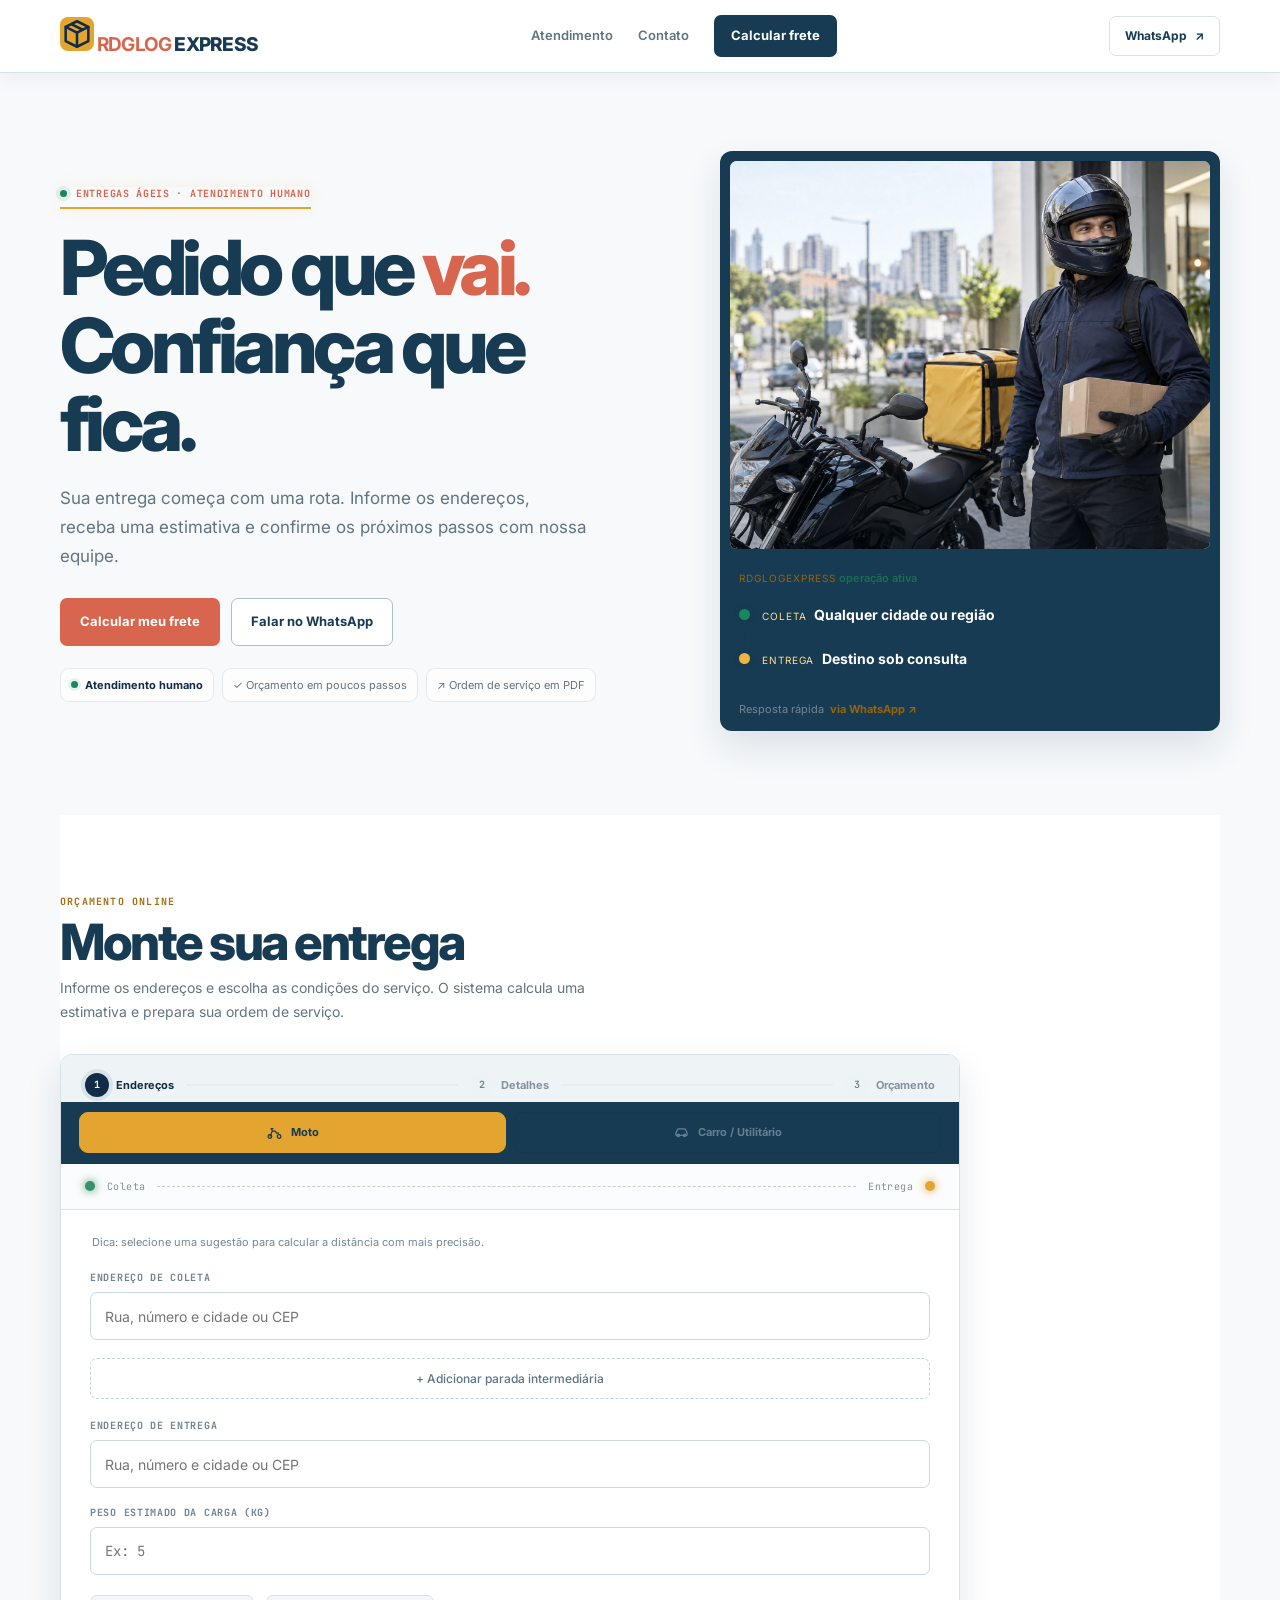
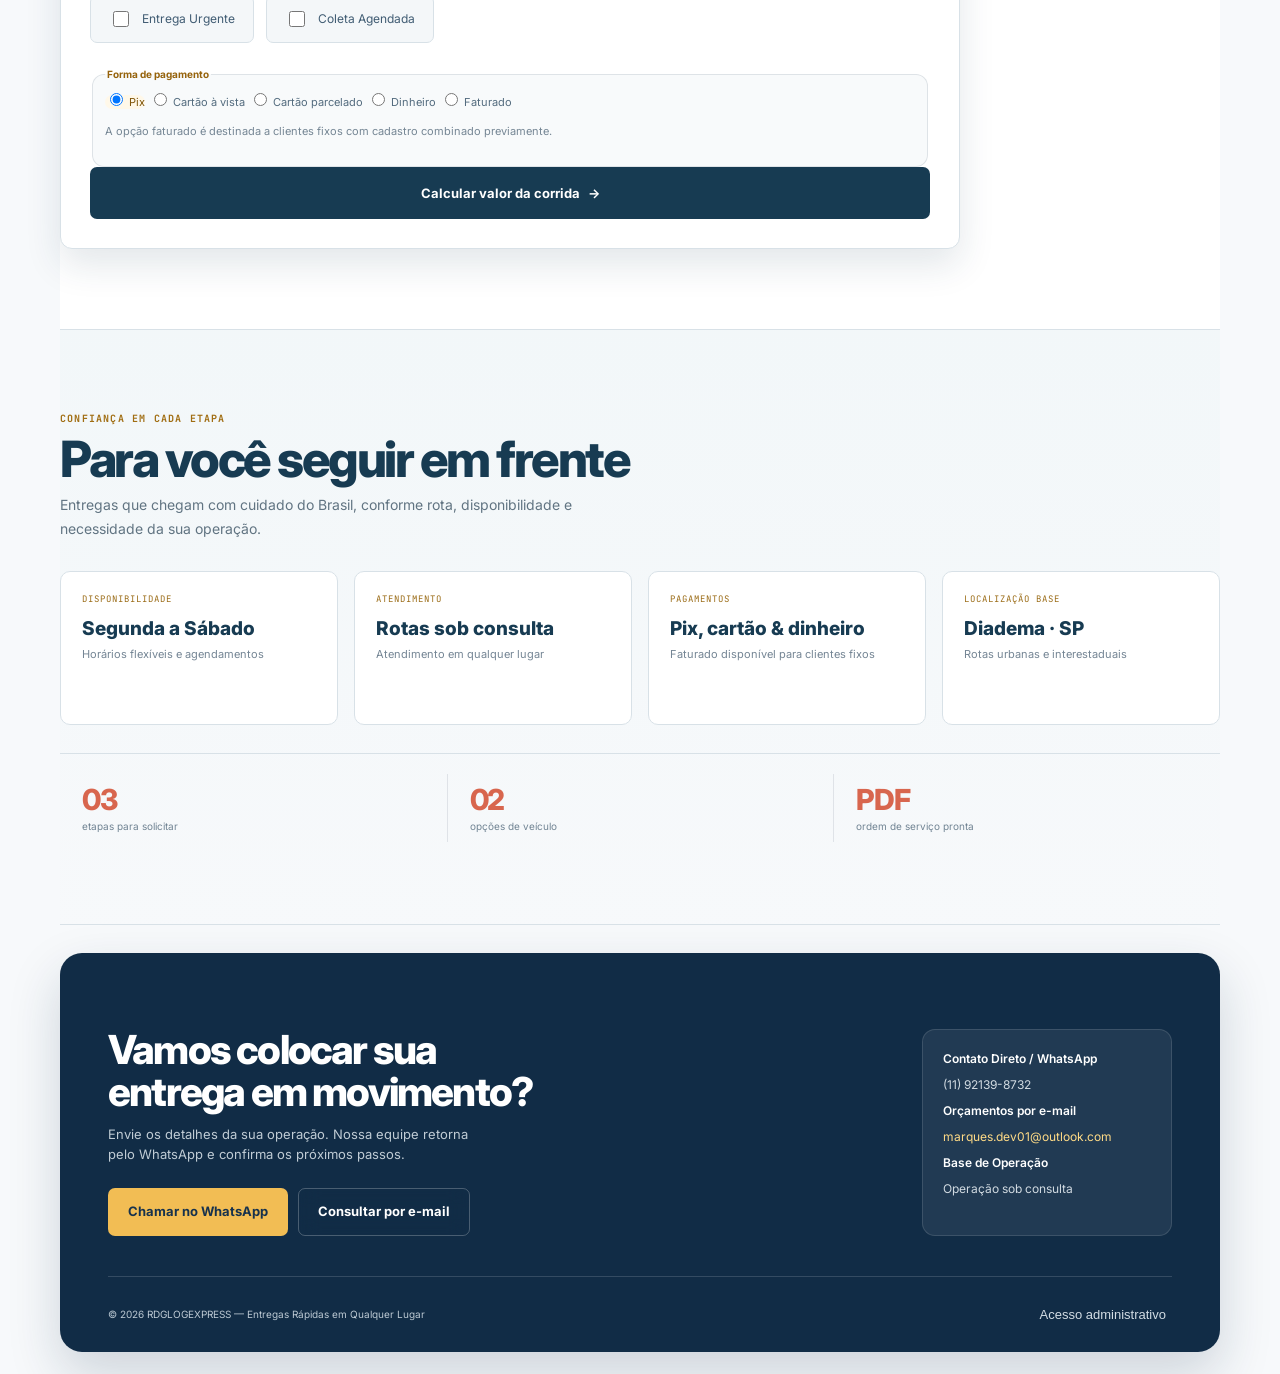
==== commit 5d36220d: "Add files via upload" ====
--- a/index.html
+++ b/index.html
@@ -1,21 +1,21 @@
 <!DOCTYPE html>
+
 <html lang="pt-BR">
 <head>
-<meta charset="UTF-8">
-<meta name="viewport" content="width=device-width, initial-scale=1.0">
-<title>RDGLOG MOTOBOY | Retiradas e entregas em qualquer lugar</title>
-<meta name="theme-color" content="#0d1724">
-<link rel="icon" type="image/svg+xml" href="data:image/svg+xml,%3Csvg xmlns='http://www.w3.org/2000/svg' viewBox='0%200%2064%2064'%3E%3Crect width='64' height='64' rx='14' fill='%23f2bd54'/%3E%3Cpath d='M14%2020l18-9%2018%209-18%209-18-9zm0%200v24l18%209%2018-9V20M32%2029v24m-9-33l18%209' fill='none' stroke='%2317324d' stroke-width='4' stroke-linecap='round' stroke-linejoin='round'/%3E%3C/svg%3E">
-<meta property="og:title" content="RDGLOG MOTOBOY — Pedido que vai. Confiança que fica">
-<meta property="og:description" content="Solicite uma entrega, consulte o valor e acompanhe seu atendimento com a RDGLOG MOTOBOY.">
-<meta name="description" content="Moto-frete e entregas rápidas para empresas e pessoas, com retirada em qualquer lugar.">
-<meta name="contact" content="marques.dev01@outlook.com">
-<link rel="preconnect" href="https://fonts.googleapis.com">
-<link rel="preconnect" href="https://fonts.gstatic.com" crossorigin>
-<link href="https://fonts.googleapis.com/css2?family=Big+Shoulders+Display:wght@700;800;900&family=Inter:wght@400;500;600;700&family=JetBrains+Mono:wght@400;500;700&display=swap" rel="stylesheet">
+<meta charset="utf-8"/>
+<meta content="width=device-width, initial-scale=1.0" name="viewport"/>
+<title>RDGLOGEXPRESS | Entregas que chegam com cuidado</title>
+<meta content="#0d1724" name="theme-color"/>
+<link href="data:image/svg+xml,%3Csvg xmlns='http://www.w3.org/2000/svg' viewBox='0%200%2064%2064'%3E%3Crect width='64' height='64' rx='14' fill='%23f2bd54'/%3E%3Cpath d='M14%2020l18-9%2018%209-18%209-18-9zm0%200v24l18%209%2018-9V20M32%2029v24m-9-33l18%209' fill='none' stroke='%2317324d' stroke-width='4' stroke-linecap='round' stroke-linejoin='round'/%3E%3C/svg%3E" rel="icon" type="image/svg+xml"/>
+<meta content="RDGLOGEXPRESS — Pedido que vai. Confiança que fica" property="og:title"/>
+<meta content="Solicite uma entrega, consulte o valor e acompanhe seu atendimento com a RDGLOGEXPRESS." property="og:description"/>
+<meta content="Moto-frete e entregas rápidas para empresas e pessoas, com retirada em qualquer lugar." name="description"/>
+<meta content="marques.dev01@outlook.com" name="contact"/>
+<link href="https://fonts.googleapis.com" rel="preconnect"/>
+<link crossorigin="" href="https://fonts.gstatic.com" rel="preconnect"/>
+<link href="https://fonts.googleapis.com/css2?family=Big+Shoulders+Display:wght@700;800;900&amp;family=Inter:wght@400;500;600;700&amp;family=JetBrains+Mono:wght@400;500;700&amp;display=swap" rel="stylesheet"/>
 <style>
-
-  :root{
+:root{
     --bg-base: #0a0d12;
     --surface: rgba(22, 27, 36, 0.75);
     --surface-solid: #161b24;
@@ -663,417 +663,404 @@
   .photo-panel .panel-connector+.panel-route{margin-top:6px}
   .photo-panel .panel-footer{gap:5px}
 }
-</style>
-</head>
+
+/* RDGLOGEXPRESS — direção profissional e básica */
+:root{--bg-base:#f7f9fb;--surface:#fff;--surface-solid:#fff;--surface-2:#f2f5f7;--border:#d8e1e7;--text:#173b52;--text-muted:#617482;--accent:#e3a52f;--accent-grad:#e3a52f;--accent-hover:#c98d1d;--accent-dim:#fff4d9;--live:#39906b;--urgent:#d9564f;--radius:10px;--shadow:0 16px 36px rgba(23,59,82,.12)}
+body{background:var(--bg-base);background-image:none;color:var(--text);font-family:Inter,Arial,sans-serif;overflow-x:hidden}.display{font-family:Inter,Arial,sans-serif;font-weight:800;letter-spacing:-.045em;text-transform:none}.wrap{max-width:1160px;width:calc(100% - 64px)}
+header{background:rgba(255,255,255,.96);border-color:var(--border)}.nav{padding:0;min-height:72px}.logo{font:800 19px Inter,Arial,sans-serif;letter-spacing:-.04em;color:var(--text)}.logo b{color:#d8664e}.package-mark{background:var(--accent);box-shadow:none;transform:none;border-radius:8px}.nav-links{gap:25px}.nav-links a{color:var(--text-muted)}.nav-links a.tag{background:var(--text);color:#fff;border-radius:7px;box-shadow:none;transform:none}.nav-links a.tag:hover{background:#0e2b3d;transform:none}.wa-btn{background:#fff;border-color:var(--border);border-radius:7px;color:var(--text)}
+.hero{display:grid;grid-template-columns:minmax(0,1fr) minmax(360px,500px);gap:72px;align-items:center;padding:78px 0 84px;min-height:570px}.hero::before{display:none}.eyebrow{background:none;border:0;border-bottom:2px solid var(--accent);border-radius:0;padding:0 0 7px;color:#d8664e}.hero h1{max-width:11ch;margin-bottom:22px;font:800 clamp(46px,6vw,76px)/1.02 Inter,Arial,sans-serif;color:var(--text);text-shadow:none;letter-spacing:-.06em}.hero h1 em{background:none;-webkit-text-fill-color:#d8664e}.hero h1 em::after{display:none}.hero p{color:var(--text-muted);font-size:17px}.btn{border-radius:7px}.btn-primary{background:#d8664e;box-shadow:none;color:#fff}.btn-primary:hover{background:#bd553f;box-shadow:none;transform:translateY(-1px)}.btn-ghost{background:#fff;border-color:#afbdc7;color:var(--text)}.btn-ghost:hover{background:var(--surface-2);border-color:var(--text);color:var(--text)}.hero-proof{color:var(--text-muted)}
+.hero-panel.photo-panel{width:100%;max-width:500px;min-height:410px;justify-self:end;padding:10px;background:var(--text);border:0;border-radius:12px;box-shadow:var(--shadow);transform:none;overflow:hidden}.photo-panel-image{min-height:388px;border-radius:7px;overflow:hidden}.photo-panel-image img{display:block;width:100%;max-width:100%;height:100%;object-fit:cover;filter:saturate(.8)}.photo-panel .panel-route{left:22px;right:22px}.photo-panel .panel-route:nth-of-type(3){bottom:96px}.photo-panel .panel-route:nth-of-type(5){bottom:47px}.panel-connector{left:27px;bottom:58px;height:32px}.panel-footer{left:22px;right:22px;bottom:15px}.photo-panel .panel-route,.photo-panel .panel-route strong,.panel-footer,.panel-kicker,.panel-status{color:#fff}.photo-panel .panel-route small,.panel-footer b{color:#ffdf8a}
+.section{padding:82px 0;border-color:var(--border)}.section#frete{background:#fff}.section#frete>*:not(.calc-card){width:min(1160px,calc(100% - 64px))}.section h2{font:800 clamp(32px,4vw,50px)/1.05 Inter,Arial,sans-serif;color:var(--text);letter-spacing:-.05em}.section-sub{color:var(--text-muted)}.calc-card{width:min(900px,calc(100% - 64px));background:#fff;border-color:var(--border);border-radius:12px;box-shadow:var(--shadow)}.calc-stepper{background:#eef3f6;border-color:var(--border)}.mode-tabs{background:var(--text)}.mode-tab.active{background:var(--accent);border-color:var(--accent);color:var(--text);box-shadow:none}.route{background:#fbfcfd;border-color:var(--border)}.calc-body{padding:29px}.addr-input-wrap input[type=text],.field input[type=number]{background:#fff;border-color:#cbd6de;border-radius:7px}.addr-input-wrap input[type=text]:focus,.field input[type=number]:focus{border-color:var(--text);box-shadow:0 0 0 3px rgba(23,59,82,.1)}.btn-add-stop{border-color:#c4d0d8;border-radius:7px}.toggle{background:#f4f7f9;border-color:var(--border);border-radius:7px}.toggle.active{background:#fff4d9;border-color:var(--accent)}.btn-calc{background:var(--text);box-shadow:none}.btn-calc:hover{background:#0e2b3d;transform:translateY(-1px)}.result-total{background:var(--text);border-radius:8px}.result-total span:last-child{color:#ffdf8a}
+.info-grid{gap:16px}.info-card,.info-card:hover{background:#fff;border-color:var(--border);border-radius:10px;box-shadow:none;transform:none}.info-card .v{font:800 19px/1.15 Inter,Arial,sans-serif;color:var(--text)}.proof-strip{border-color:var(--border)}.proof-num{font:800 29px Inter,Arial,sans-serif;color:#d8664e}footer.wrap{padding-top:76px}.contact-details{background:var(--text);border-radius:10px;box-shadow:none}.float-wa{background:var(--live);box-shadow:0 5px 14px rgba(23,59,82,.2);border:2px solid #fff}
+@media (min-width:901px){.nav{display:flex;flex-wrap:nowrap;align-items:center;justify-content:space-between}.nav-links{display:flex;white-space:nowrap}.hero{grid-template-columns:minmax(0,1fr) minmax(360px,500px)}}
+@media (max-width:900px){.nav-links{display:none!important}.hero{grid-template-columns:1fr;max-width:720px}.hero-panel.photo-panel{justify-self:center;max-width:620px}}
+@media (max-width:640px){.wrap{width:calc(100% - 32px)}.hero{padding:54px 0 64px;gap:38px}.hero h1{font-size:48px;max-width:100%}.hero-panel.photo-panel{max-width:100%;min-height:330px}.photo-panel-image{min-height:310px}.section#frete>*:not(.calc-card),.calc-card{width:calc(100% - 32px)}.info-grid{grid-template-columns:1fr}}
+
+</style></head>
 <body>
-
 <header>
-  <div class="nav wrap">
-    <div class="logo display"><span class="package-mark" aria-hidden="true"><svg viewBox="0 0 24 24" fill="none" stroke="currentColor" stroke-width="1.8" stroke-linecap="round" stroke-linejoin="round"><path d="m4 7 8-4 8 4-8 4-8-4Z"/><path d="M4 7v10l8 4 8-4V7"/><path d="M12 11v10"/><path d="m8 5 8 4"/></svg></span><b>RDGLOG</b> MOTOBOY</div>
-    <div class="nav-links">
-      <a href="#atendimento">Atendimento</a>
-      <a href="#contato">Contato</a>
-      <a href="#frete" class="tag">Calcular frete</a>
-    </div>
-    <a class="wa-btn" href="https://wa.me/5511921398732" target="_blank" rel="noopener">
-      <span>WhatsApp</span> ↗
+<div class="nav wrap">
+<div class="logo display"><span aria-hidden="true" class="package-mark"><svg fill="none" stroke="currentColor" stroke-linecap="round" stroke-linejoin="round" stroke-width="1.8" viewbox="0 0 24 24"><path d="m4 7 8-4 8 4-8 4-8-4Z"></path><path d="M4 7v10l8 4 8-4V7"></path><path d="M12 11v10"></path><path d="m8 5 8 4"></path></svg></span><b>RDGLOG</b>EXPRESS</div>
+<div class="nav-links">
+<a href="#atendimento">Atendimento</a>
+<a href="#contato">Contato</a>
+<a class="tag" href="#frete">Calcular frete</a>
+</div>
+<a class="wa-btn" href="https://wa.me/5511921398732" rel="noopener" target="_blank">
+<span>WhatsApp</span> ↗
     </a>
-  </div>
+</div>
 </header>
-
 <main>
-
-  <section class="hero wrap">
-    <div class="hero-copy">
-      <div class="eyebrow"><span class="dot"></span> ENTREGAS ÁGEIS · ATENDIMENTO HUMANO</div>
-      <h1 class="display">Pedido que <em>vai.</em> Confiança que fica.</h1>
-      <p>Sua entrega começa com uma rota. Informe os endereços, receba uma estimativa e confirme os próximos passos com nossa equipe.</p>
-      <div class="hero-ctas">
-        <a href="#frete" class="btn btn-primary">Calcular meu frete</a>
-        <a href="https://wa.me/5511921398732" target="_blank" rel="noopener" class="btn btn-ghost">Falar no WhatsApp</a>
-      </div>
-      <div class="hero-proof" aria-label="Diferenciais da RDGLOG MOTOBOY">
-        <span><i></i><b>Atendimento humano</b></span>
-        <span>✓ Orçamento em poucos passos</span>
-        <span>↗ Ordem de serviço em PDF</span>
-      </div>
-    </div>
-    <div class="hero-panel photo-panel" aria-label="Operação de entregas">
-      <div class="photo-panel-image"><img src="[data-uri]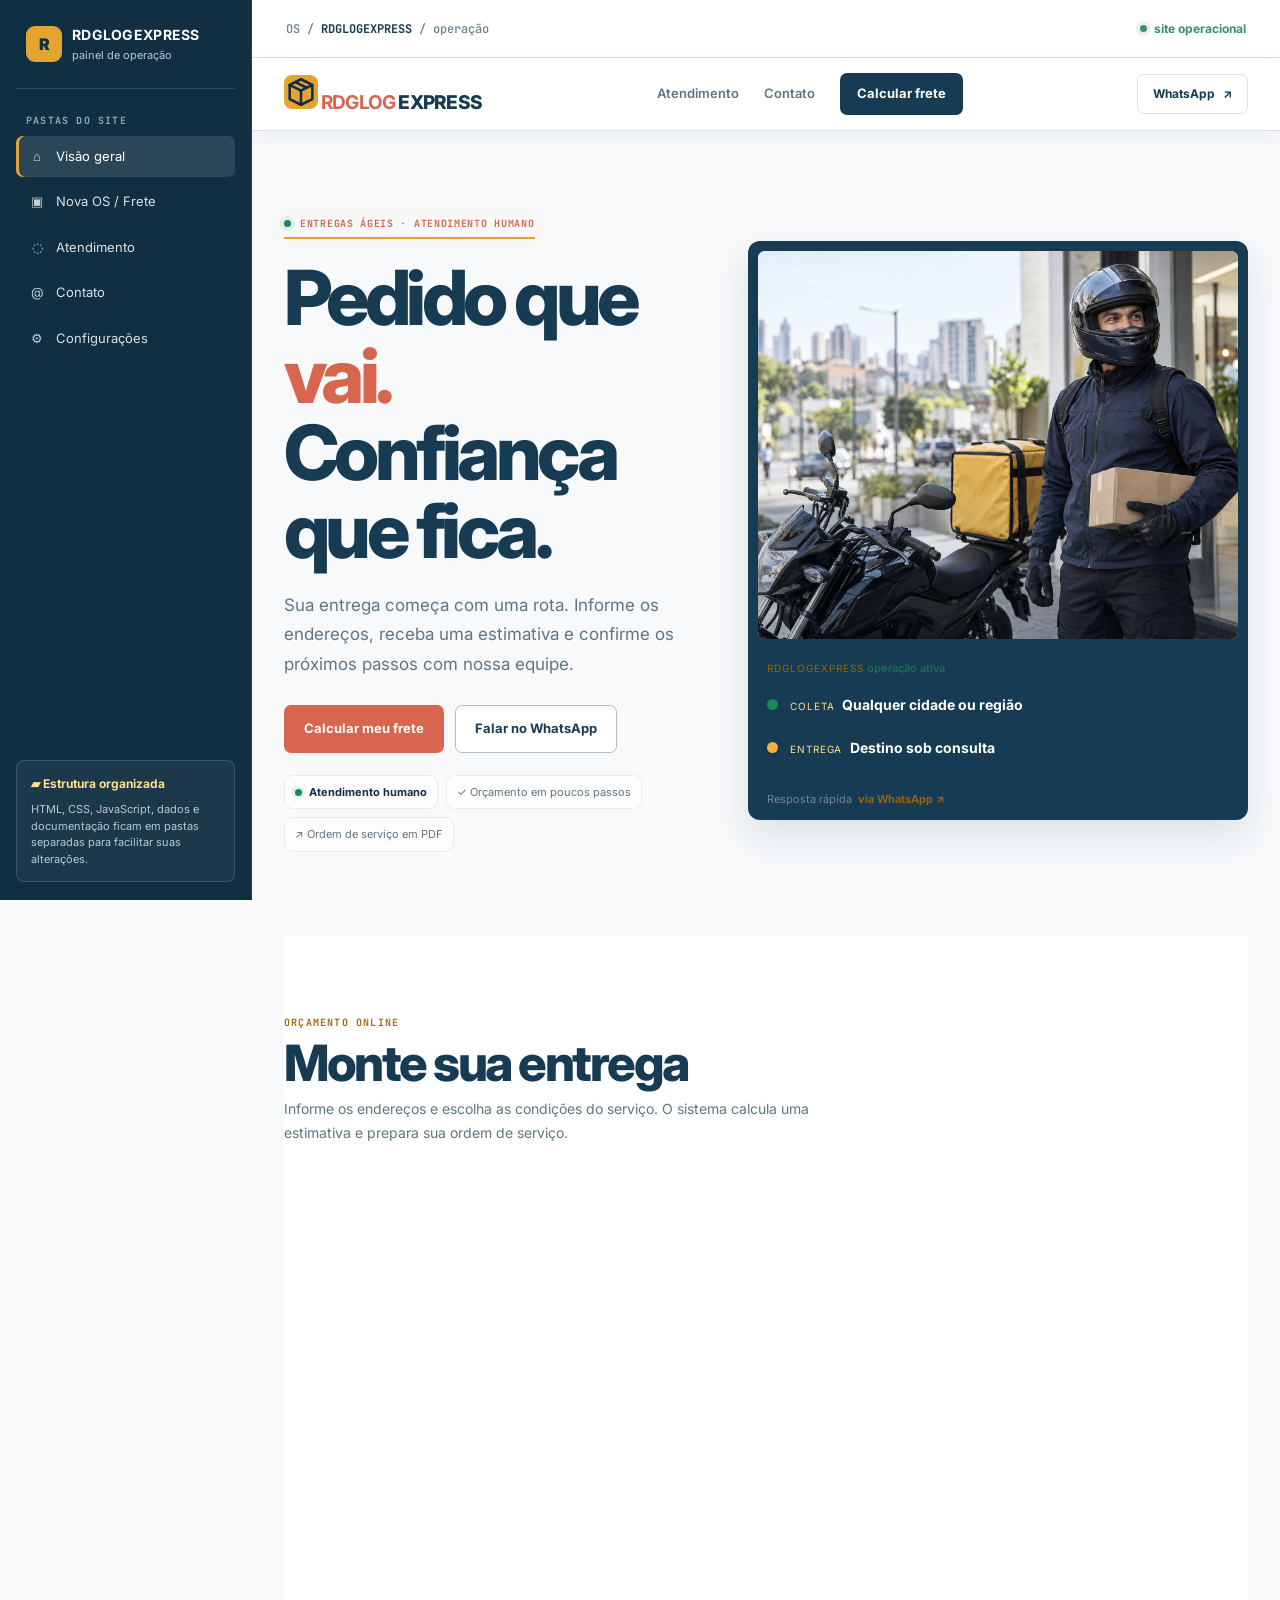
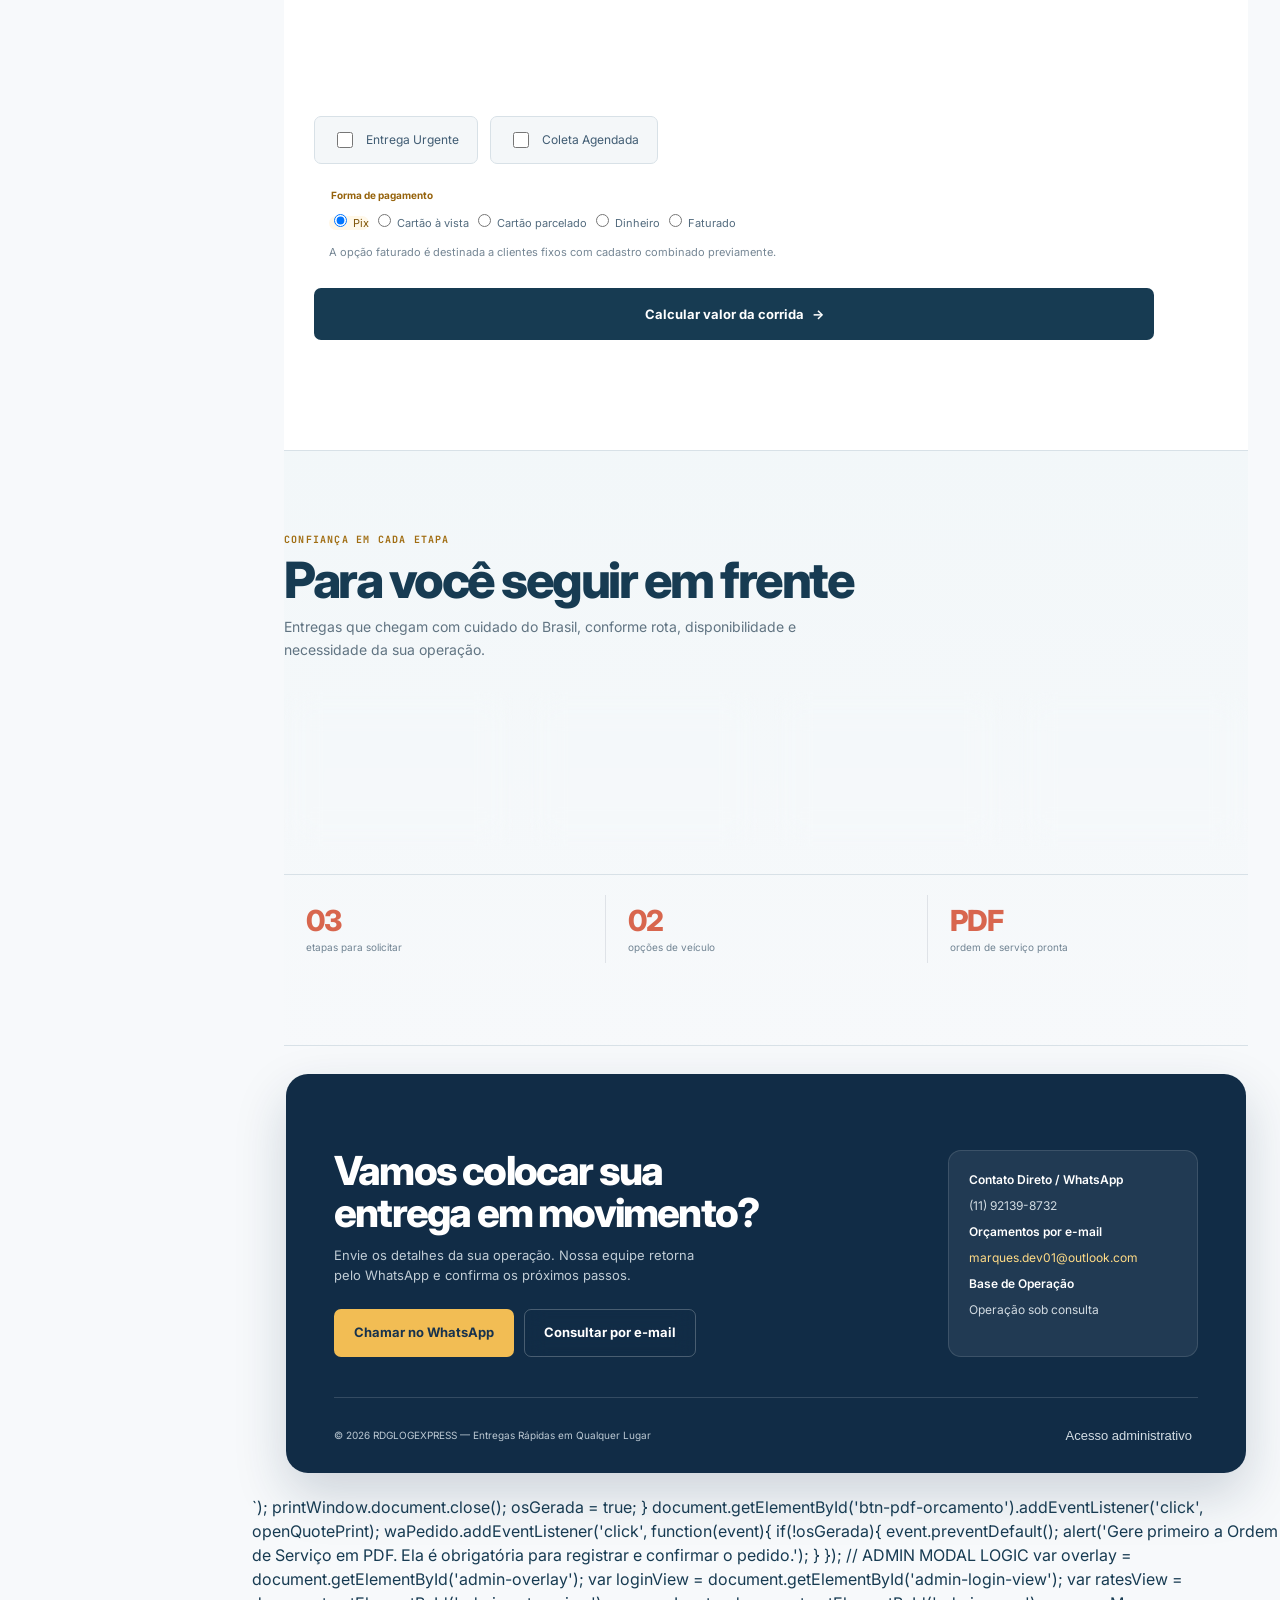
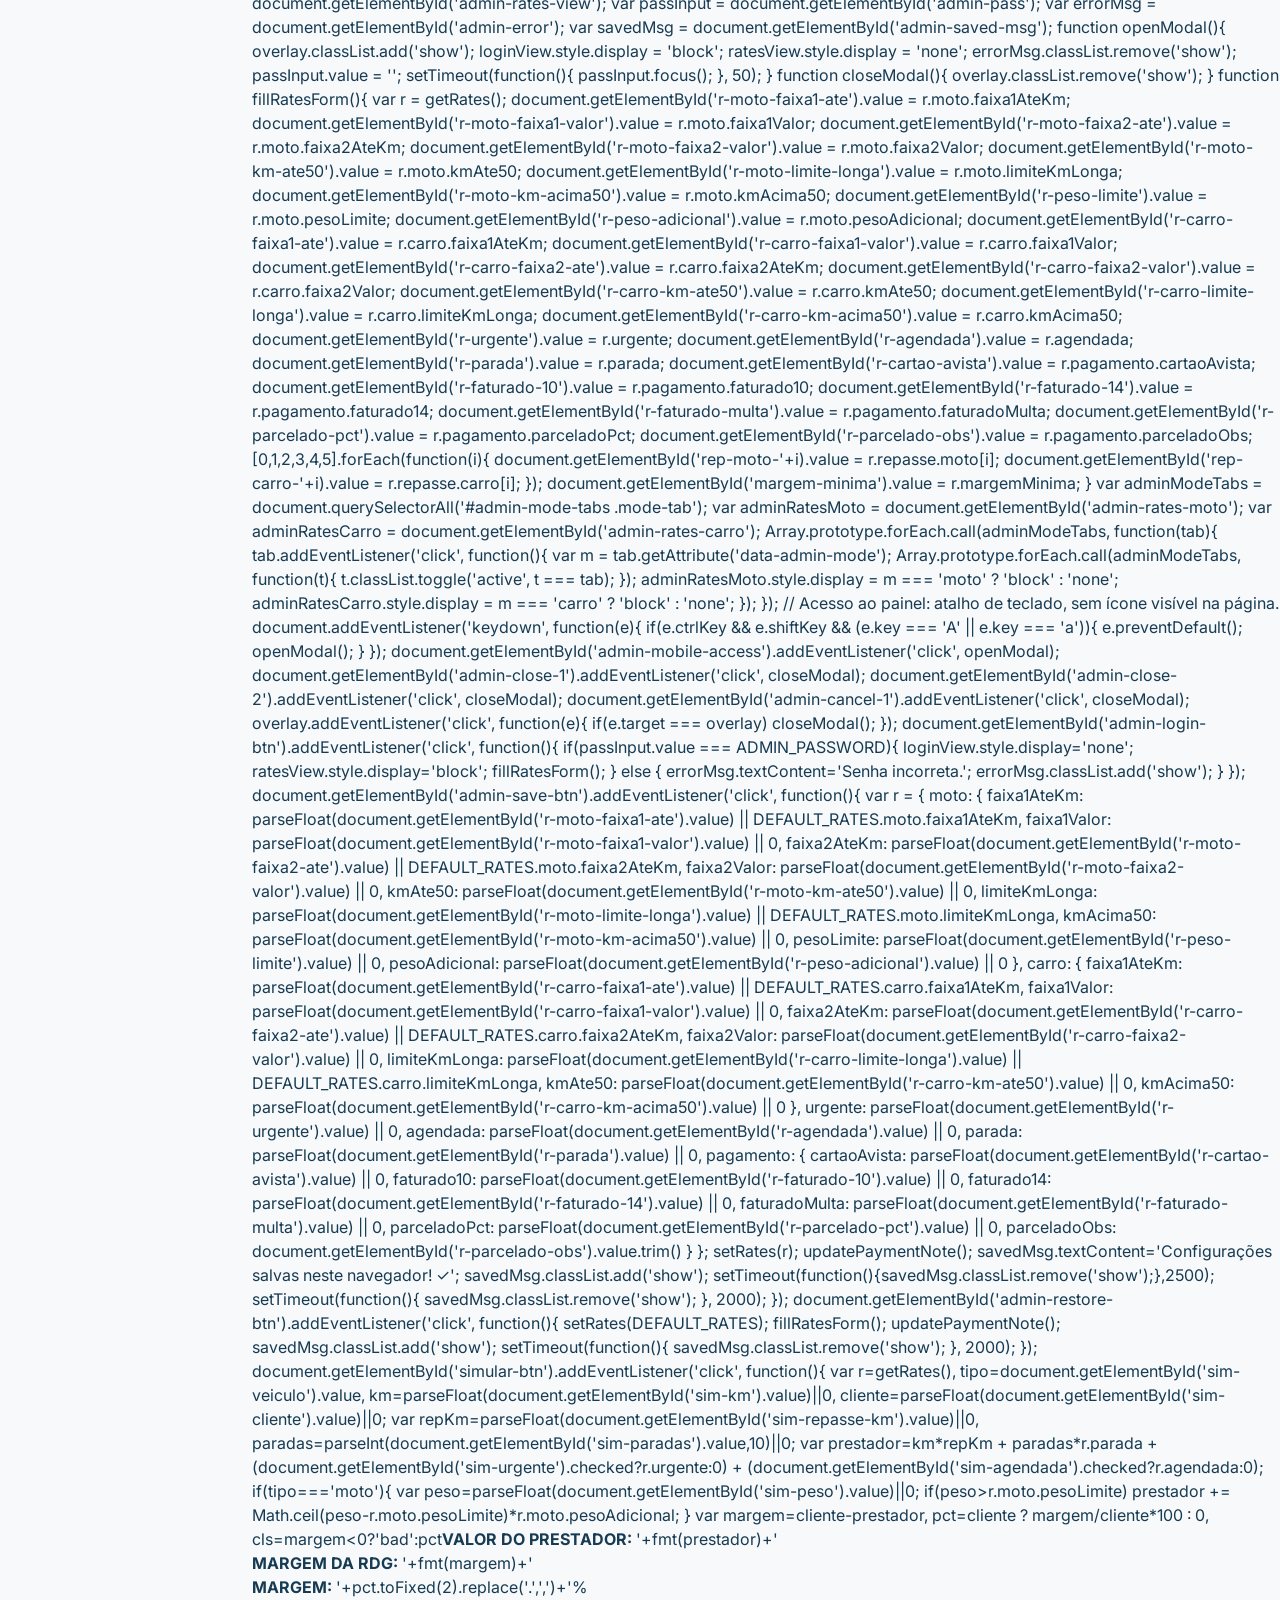
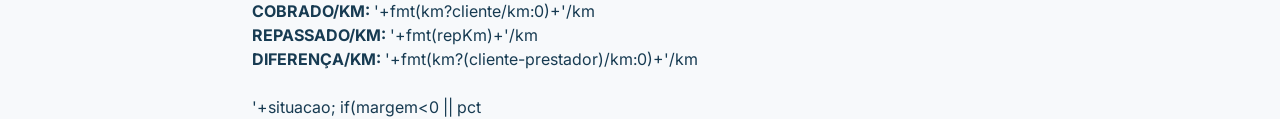
==== commit 519f1746: "Add files via upload" ====
--- a/index.html
+++ b/index.html
@@ -4,7 +4,7 @@
 <head>
 <meta charset="utf-8"/>
 <meta content="width=device-width, initial-scale=1.0" name="viewport"/>
-<title>RDGLOGEXPRESS | Entregas que chegam com cuidado</title>
+<title>RDGLOGEXPRESS | OS de entregas</title>
 <meta content="#0d1724" name="theme-color"/>
 <link href="data:image/svg+xml,%3Csvg xmlns='http://www.w3.org/2000/svg' viewBox='0%200%2064%2064'%3E%3Crect width='64' height='64' rx='14' fill='%23f2bd54'/%3E%3Cpath d='M14%2020l18-9%2018%209-18%209-18-9zm0%200v24l18%209%2018-9V20M32%2029v24m-9-33l18%209' fill='none' stroke='%2317324d' stroke-width='4' stroke-linecap='round' stroke-linejoin='round'/%3E%3C/svg%3E" rel="icon" type="image/svg+xml"/>
 <meta content="RDGLOGEXPRESS — Pedido que vai. Confiança que fica" property="og:title"/>
@@ -14,671 +14,27 @@
 <link href="https://fonts.googleapis.com" rel="preconnect"/>
 <link crossorigin="" href="https://fonts.gstatic.com" rel="preconnect"/>
 <link href="https://fonts.googleapis.com/css2?family=Big+Shoulders+Display:wght@700;800;900&amp;family=Inter:wght@400;500;600;700&amp;family=JetBrains+Mono:wght@400;500;700&amp;display=swap" rel="stylesheet"/>
-<style>
-:root{
-    --bg-base: #0a0d12;
-    --surface: rgba(22, 27, 36, 0.75);
-    --surface-solid: #161b24;
-    --surface-2: rgba(30, 38, 51, 0.85);
-    --border: rgba(255, 255, 255, 0.08);
-    --border-hover: rgba(255, 176, 32, 0.4);
-    --text: #f8fafc;
-    --text-muted: #94a3b8;
-    --accent: #ffb020;
-    --accent-grad: linear-gradient(135deg, #ffc107 0%, #ff8c00 100%);
-    --accent-hover: linear-gradient(135deg, #ffd043 0%, #ffa000 100%);
-    --accent-dim: rgba(255, 176, 32, 0.12);
-    --live: #10b981;
-    --urgent: #ef4444;
-    --radius: 20px;
-    --shadow: 0 20px 40px -15px rgba(0,0,0,0.6);
-  }
-  *{box-sizing:border-box;}
-  html{scroll-behavior:smooth;}
-  body{
-    margin:0;
-    background: var(--bg-base);
-    background-image: 
-      radial-gradient(circle at 15% 20%, rgba(255, 176, 32, 0.08) 0%, transparent 45%),
-      radial-gradient(circle at 85% 60%, rgba(16, 185, 129, 0.05) 0%, transparent 40%),
-      radial-gradient(circle at 50% 90%, rgba(255, 140, 0, 0.06) 0%, transparent 50%);
-    background-attachment: fixed;
-    color:var(--text);
-    font-family:'Inter',system-ui,sans-serif;
-    line-height:1.5;
-    -webkit-font-smoothing:antialiased;
-  }
-  .display{font-family:'Big Shoulders Display',sans-serif; font-weight:800; letter-spacing:0.02em; text-transform:uppercase;}
-  .mono{font-family:'JetBrains Mono',monospace;}
-  a{color:inherit; text-decoration:none;}
-  img,svg{display:block;}
-  :focus-visible{outline:2px solid var(--accent); outline-offset:3px;}
-
-  .wrap{max-width:960px; margin:0 auto; padding:0 20px;}
-
-  /* HEADER & NAV */
-  header{
-    position:sticky; top:0; z-index:50;
-    background:rgba(10, 13, 18, 0.8);
-    backdrop-filter:blur(16px);
-    -webkit-backdrop-filter:blur(16px);
-    border-bottom:1px solid var(--border);
-  }
-  .nav{display:flex; align-items:center; justify-content:space-between; padding:16px 20px;}
-  .logo{display:flex; align-items:baseline; gap:3px; font-size:24px; text-shadow:0 0 20px rgba(255,176,32,0.3);}
-  .logo b{color:var(--accent);}
-  .nav-links{display:flex; align-items:center; gap:24px;}
-  .nav-links a{font-size:14px; color:var(--text-muted); transition:color .15s;}
-  .nav-links a:hover{color:var(--text);}
-  .nav-links a.tag{
-    color:#111; background:var(--accent-grad); padding:9px 20px; border-radius:999px;
-    font-weight:700; font-size:13px; transition:all .2s ease;
-    box-shadow: 0 4px 15px rgba(255, 176, 32, 0.3);
-  }
-  .nav-links a.tag:hover{transform:translateY(-2px); box-shadow: 0 6px 20px rgba(255, 176, 32, 0.4);}
-  
-  .wa-btn{
-    display:flex; align-items:center; gap:8px;
-    background:var(--surface); border:1px solid var(--border); color:var(--text);
-    padding:9px 18px; border-radius:999px; font-size:13px; font-weight:600;
-    backdrop-filter:blur(10px);
-    transition:all .2s ease;
-  }
-  .wa-btn:hover{border-color:var(--accent); background:var(--accent-dim); transform:translateY(-1px);}
-
-  /* HERO */
-  .hero{padding:72px 0 56px; border-bottom:1px solid var(--border);}
-  .eyebrow{
-    display:inline-flex; align-items:center; gap:8px;
-    font-family:'JetBrains Mono',monospace; font-size:12px; letter-spacing:.08em;
-    color:var(--accent); text-transform:uppercase; margin-bottom:18px;
-    background:var(--accent-dim); padding:6px 14px; border-radius:999px; border:1px solid rgba(255,176,32,0.25);
-    box-shadow: 0 0 15px rgba(255,176,32,0.1);
-  }
-  .dot{width:7px; height:7px; border-radius:50%; background:var(--live); box-shadow:0 0 10px var(--live);}
-  h1{
-    font-size:clamp(42px, 7.5vw, 68px); line-height:0.95; margin:0 0 20px; max-width:12ch;
-    text-shadow: 0 2px 10px rgba(0,0,0,0.5);
-  }
-  h1 em{
-    background: var(--accent-grad);
-    -webkit-background-clip: text;
-    -webkit-text-fill-color: transparent;
-    font-style:normal;
-  }
-  .hero p{color:var(--text-muted); font-size:18px; max-width:48ch; margin:0 0 32px;}
-  .hero-ctas{display:flex; gap:14px; flex-wrap:wrap;}
-  
-  .btn{
-    display:inline-flex; align-items:center; justify-content:center; gap:8px;
-    padding:14px 26px; border-radius:12px; font-weight:600; font-size:15px;
-    border:1px solid transparent; cursor:pointer;
-    transition:all .2s ease;
-  }
-  .btn:active{transform:scale(.98);}
-  .btn-primary{
-    background:var(--accent-grad); color:#111; font-weight:700;
-    box-shadow:0 4px 20px rgba(255,176,32,0.3);
-  }
-  .btn-primary:hover{background:var(--accent-hover); transform:translateY(-2px); box-shadow:0 6px 24px rgba(255,176,32,0.45);}
-  .btn-ghost{
-    border-color:var(--border); color:var(--text); background:var(--surface);
-    backdrop-filter:blur(10px);
-  }
-  .btn-ghost:hover{border-color:var(--accent); color:var(--accent); background:var(--accent-dim);}
-
-  /* SECTION LABELS */
-  .section{padding:64px 0; border-bottom:1px solid var(--border);}
-  .label{
-    font-family:'JetBrains Mono',monospace; font-size:12px; color:var(--accent);
-    letter-spacing:.08em; text-transform:uppercase; margin:0 0 8px; display:block;
-  }
-  h2{font-size:clamp(28px,4vw,40px); margin:0 0 8px;}
-  .section-sub{color:var(--text-muted); font-size:15px; margin:0 0 36px; max-width:54ch;}
-
-  /* CALCULATOR CARD */
-  .calc-card{
-    background:var(--surface); border:1px solid var(--border); border-radius:var(--radius);
-    overflow:hidden; box-shadow:var(--shadow);
-    backdrop-filter:blur(16px);
-    -webkit-backdrop-filter:blur(16px);
-  }
-  .proof-strip{display:flex; flex-wrap:wrap; gap:28px; margin-top:36px; padding-top:32px; border-top:1px solid var(--line);}
-  .proof-item{display:flex; flex-direction:column; gap:4px; min-width:150px;}
-  .proof-num{font:800 34px 'JetBrains Mono',monospace; color:var(--gold-dark); letter-spacing:-.01em;}
-  .proof-label{font-size:13px; color:var(--muted);}
-  @media(max-width:640px){.proof-strip{gap:20px; margin-top:28px; padding-top:24px;}.proof-num{font-size:28px;}}
-
-  .calc-stepper{display:flex; align-items:center; gap:8px; padding:16px 18px 0;}
-  .calc-step{display:flex; align-items:center; gap:7px; font:600 12.5px 'Inter',system-ui,sans-serif; color:var(--muted); white-space:nowrap;}
-  .calc-step-num{display:flex; align-items:center; justify-content:center; width:20px; height:20px; border-radius:50%; background:var(--soft); border:1px solid var(--line); font:700 11px 'JetBrains Mono',monospace; color:var(--muted); flex:none;}
-  .calc-step.active{color:var(--navy);}
-  .calc-step.active .calc-step-num{background:var(--gold); border-color:var(--gold); color:#fff;}
-  .calc-step.done .calc-step-num{background:var(--mint); border-color:var(--mint); color:#fff;}
-  .calc-step-line{flex:1; height:1px; background:var(--line); min-width:12px;}
-  @media(max-width:520px){.calc-step span:not(.calc-step-num){display:none;} .calc-stepper{padding:14px 14px 0; gap:6px;}}
-
-  .mode-tabs{
-    display:flex; gap:8px; padding:12px 16px; background:rgba(0,0,0,0.2);
-    border-bottom:1px solid var(--border);
-  }
-  .mode-tab{
-    flex:1; display:flex; align-items:center; justify-content:center; gap:8px;
-    background:transparent; border:1px solid var(--border); color:var(--text-muted);
-    padding:12px 14px; border-radius:12px; font-family:'JetBrains Mono',monospace;
-    font-size:13px; font-weight:600; cursor:pointer;
-    transition:all .2s ease;
-  }
-  .mode-tab svg{width:18px; height:18px; flex-shrink:0;}
-  .mode-tab.active{border-color:var(--accent); color:var(--accent); background:var(--accent-dim); box-shadow:0 0 15px rgba(255,176,32,0.15);}
-  .mode-tab:not(.active):hover{color:var(--text); border-color:rgba(255,255,255,0.2);}
-
-  .route{
-    display:flex; align-items:center; gap:12px; padding:18px 24px;
-    border-bottom:1px solid var(--border); background:rgba(0,0,0,0.15);
-  }
-  .pin{width:10px; height:10px; border-radius:50%; flex-shrink:0;}
-  .pin.origin{background:var(--live); box-shadow:0 0 10px var(--live);}
-  .pin.dest{background:var(--accent); box-shadow:0 0 10px var(--accent);}
-  .route-line{
-    flex:1; height:0; border-top:2px dashed var(--border); position:relative; overflow:hidden;
-  }
-  .route-line::after{
-    content:''; position:absolute; inset:0; border-top:2px dashed var(--accent);
-    animation:travel 2.2s linear infinite;
-  }
-  @keyframes travel{
-    0%{clip-path:inset(0 100% 0 0);}
-    50%{clip-path:inset(0 0 0 0);}
-    100%{clip-path:inset(0 0 0 100%);}
-  }
-  .route-label{font-family:'JetBrains Mono',monospace; font-size:12px; color:var(--text-muted); white-space:nowrap;}
-
-  .calc-body{padding:28px;}
-  
-  /* ADDRESS FIELDS */
-  .addr-field{margin-bottom:18px;}
-  .route-helper{font-size:12px;color:var(--text-muted);margin:-8px 0 20px;padding-left:2px;}
-  .addr-field label{
-    display:block; font-family:'JetBrains Mono',monospace; font-size:11px; color:var(--text-muted);
-    text-transform:uppercase; letter-spacing:.05em; margin-bottom:8px;
-  }
-  .addr-input-wrap{position:relative;}
-  .addr-input-wrap input[type=text]{
-    width:100%; background:var(--surface-2); border:1px solid var(--border); color:var(--text);
-    padding:14px 40px 14px 16px; border-radius:12px; font-family:'Inter',sans-serif; font-size:15px;
-    transition:all .2s ease;
-  }
-  .addr-input-wrap input[type=text]:focus{border-color:var(--accent); outline:none; box-shadow:0 0 15px rgba(255,176,32,0.2);}
-  .addr-input-wrap.has-coords input[type=text]{border-color:var(--live);}
-  .addr-input-wrap.has-coords::after{
-    content:'✓'; position:absolute; right:16px; top:50%; transform:translateY(-50%);
-    color:var(--live); font-size:15px; font-weight:bold; pointer-events:none;
-  }
-  .addr-suggestions{
-    position:absolute; top:calc(100% + 6px); left:0; right:0; background:var(--surface-solid);
-    border:1px solid var(--border); border-radius:12px; overflow:hidden; z-index:30; display:none;
-    max-height:220px; overflow-y:auto; box-shadow:var(--shadow);
-  }
-  .addr-suggestions.show{display:block;}
-  .addr-suggestion{
-    display:block; width:100%; text-align:left; background:none; border:none; color:var(--text);
-    padding:12px 16px; font-size:13.5px; cursor:pointer; border-bottom:1px solid var(--border); font-family:inherit;
-    transition:background .15s, color .15s;
-  }
-  .addr-suggestion:last-child{border-bottom:none;}
-  .addr-suggestion:hover, .addr-suggestion:focus{background:rgba(255,176,32,0.1); color:var(--accent);}
-  .addr-empty{padding:12px 16px; font-size:13px; color:var(--text-muted);}
-
-  .stop-row{display:flex; gap:10px; align-items:flex-start; margin-bottom:18px;}
-  .stop-row .addr-field{flex:1; margin-bottom:0;}
-  .btn-remove-stop{
-    background:var(--surface-2); border:1px solid var(--border); color:var(--text-muted);
-    width:48px; height:48px; margin-top:25px; border-radius:12px; cursor:pointer; flex-shrink:0; font-size:20px;
-    transition:all .2s ease; display:flex; align-items:center; justify-content:center;
-  }
-  .btn-remove-stop:hover{border-color:var(--urgent); color:var(--urgent); background:rgba(239,68,68,0.1);}
-  .btn-add-stop{
-    background:none; border:1px dashed var(--border); color:var(--text-muted); padding:12px 16px;
-    border-radius:12px; font-size:13.5px; cursor:pointer; width:100%; text-align:center; margin-bottom:20px;
-    transition:all .2s ease; font-family:inherit; font-weight:500;
-  }
-  .btn-add-stop:hover{border-color:var(--accent); color:var(--accent); background:var(--accent-dim);}
-
-  .field-row{display:flex; gap:16px; flex-wrap:wrap; margin-bottom:20px;}
-  .field{flex:1; min-width:180px;}
-  .field label{
-    display:block; font-family:'JetBrains Mono',monospace; font-size:11px; color:var(--text-muted);
-    text-transform:uppercase; letter-spacing:.05em; margin-bottom:8px;
-  }
-  .field input[type=number]{
-    width:100%; background:var(--surface-2); border:1px solid var(--border); color:var(--text);
-    padding:14px 16px; border-radius:12px; font-family:'JetBrains Mono',monospace; font-size:15px;
-    transition:all .2s ease;
-  }
-  .field input[type=number]:focus{border-color:var(--accent); outline:none; box-shadow:0 0 15px rgba(255,176,32,0.2);}
-  .weight-note{
-    font-size:13px; color:var(--text-muted); background:var(--surface-2);
-    border:1px solid var(--border); border-radius:12px; padding:12px 16px; margin-bottom:20px; display:none;
-  }
-  .weight-note.show{display:block;}
-
-  .toggles{display:flex; gap:12px; flex-wrap:wrap; margin-bottom:24px;}
-  .toggle{
-    display:flex; align-items:center; gap:10px; background:var(--surface-2); border:1px solid var(--border);
-    padding:12px 18px; border-radius:999px; cursor:pointer; font-size:14px; user-select:none;
-    transition:all .2s ease;
-  }
-  .toggle input{accent-color:var(--accent); width:16px; height:16px;}
-  .toggle.active{border-color:var(--accent); background:var(--accent-dim); box-shadow:0 0 12px rgba(255,176,32,0.15);}
-
-  .calc-status{
-    font-family:'JetBrains Mono',monospace; font-size:12.5px; color:var(--text-muted);
-    margin:14px 0; display:none; padding:12px 16px; border-radius:10px; background:rgba(239,68,68,0.1);
-  }
-  .calc-status.show{display:block;}
-  .calc-status.error{color:var(--urgent); border:1px solid rgba(239,68,68,0.3);}
-
-  .calc-actions{display:flex; gap:12px; flex-wrap:wrap;}
-  .btn-calc{
-    background:var(--accent-grad); color:#111; border:none; font-family:inherit; width:100%; font-weight:700;
-    padding:16px; border-radius:12px; font-size:16px; box-shadow:0 4px 20px rgba(255,176,32,0.3);
-  }
-  .btn-calc:hover{background:var(--accent-hover); transform:translateY(-2px); box-shadow:0 6px 24px rgba(255,176,32,0.45);}
-
-  /* RESULT PANEL */
-  .result{
-    margin-top:24px; padding-top:24px; border-top:1px dashed var(--border);
-    display:none;
-  }
-  .result.show{display:block;}
-  .result-badge{display:inline-flex;align-items:center;gap:7px;color:var(--live);font:600 11px 'JetBrains Mono',monospace;letter-spacing:.08em;text-transform:uppercase;margin-bottom:13px;}
-  .result-badge::before{content:'';width:7px;height:7px;border-radius:50%;background:var(--live);box-shadow:0 0 10px var(--live);}
-  .result-rows{margin-bottom:20px;}
-  .result-row{
-    display:flex; justify-content:space-between; padding:8px 0;
-    font-family:'JetBrains Mono',monospace; font-size:13.5px; color:var(--text-muted);
-  }
-  .result-total{
-    display:flex; justify-content:space-between; align-items:baseline;
-    padding-top:16px; border-top:1px solid var(--border);
-  }
-  .result-total span:first-child{font-size:14px; color:var(--text-muted); text-transform:uppercase; letter-spacing:.05em; font-family:'JetBrains Mono',monospace;}
-  .result-total span:last-child{
-    font-family:'JetBrains Mono',monospace; font-size:36px; font-weight:700; color:var(--accent);
-    text-shadow:0 0 20px rgba(255,176,32,0.3); font-variant-numeric:tabular-nums;
-  }
-  .result-note{font-size:12px; color:var(--text-muted); margin-top:12px;}
-
-  /* CARDS GRID */
-  .info-grid{
-    display:grid; grid-template-columns:repeat(auto-fit,minmax(210px,1fr)); gap:16px;
-  }
-  .info-card{
-    background:var(--surface); border:1px solid var(--border); border-radius:var(--radius); padding:24px;
-    backdrop-filter:blur(16px); transition:all .2s ease;
-  }
-  .info-card:hover{border-color:var(--border-hover); transform:translateY(-3px); box-shadow:var(--shadow);}
-  .info-card .k{font-family:'JetBrains Mono',monospace; font-size:11px; color:var(--accent); text-transform:uppercase; letter-spacing:.06em; margin-bottom:8px; display:block;}
-  .info-card .v{font-size:17px; font-weight:600;}
-  .info-card .v-sub{font-size:13px; color:var(--text-muted); margin-top:4px;}
-
-  /* FLOATING WHATSAPP FOR MOBILE */
-  .float-wa{
-    position:fixed; bottom:24px; right:24px; z-index:90;
-    background:linear-gradient(135deg, #25d366 0%, #128c7e 100%); color:#fff; width:60px; height:60px; border-radius:50%;
-    display:none; align-items:center; justify-content:center; box-shadow:0 10px 25px rgba(37,211,102,0.4);
-    transition:all .2s ease;
-  }
-  .float-wa:hover{transform:scale(1.08);}
-  .float-wa:active{transform:scale(0.95);}
-  .float-wa svg{width:30px; height:30px; fill:currentColor;}
-
-  /* FOOTER */
-  footer{padding:56px 0 32px;}
-  .contact-grid{display:flex; flex-wrap:wrap; justify-content:space-between; gap:32px; margin-bottom:40px;}
-  .contact-main h2{margin-bottom:12px;}
-  .contact-main p{color:var(--text-muted); max-width:40ch; margin:0 0 24px; font-size:15px;}
-  .contact-details{display:flex; flex-direction:column; gap:8px; font-size:14px; color:var(--text-muted);}
-  .contact-details strong{color:var(--text); font-weight:600;}
-  .foot-bottom{
-    display:flex; justify-content:space-between; align-items:center; padding-top:24px;
-    border-top:1px solid var(--border); font-size:12px; color:var(--text-muted); flex-wrap:wrap; gap:12px;
-  }
-  @media (max-width:640px){
-    .nav-links a:not(.tag){display:none;}
-    .wa-btn span{display:none;}
-    .hero{padding:48px 0 36px;}
-    .section{padding:44px 0;}
-    .route-label{display:none;}
-    .contact-grid{flex-direction:column;}
-    .float-wa{display:flex;}
-  }
-
-  /* ADMIN MODAL */
-  .modal-overlay{
-    position:fixed; inset:0; background:rgba(5,7,10,.85); backdrop-filter:blur(8px);
-    display:none; align-items:center; justify-content:center; z-index:200; padding:20px;
-  }
-  .modal-overlay.show{display:flex;}
-  .modal{
-    background:var(--surface-solid); border:1px solid var(--border); border-radius:var(--radius);
-    width:100%; max-width:420px; padding:28px; max-height:88vh; overflow-y:auto; box-shadow:var(--shadow);
-  }
-  .modal h3{margin:0 0 4px; font-size:18px;}
-  .modal .sub{font-size:13px; color:var(--text-muted); margin:0 0 20px;}
-  .modal .field{margin-bottom:16px;}
-  .modal .field label{font-size:11px;}
-  .modal input{
-    width:100%; background:var(--surface-2); border:1px solid var(--border); color:var(--text);
-    padding:12px 14px; border-radius:10px; font-family:'JetBrains Mono',monospace; font-size:14px;
-  }
-  .modal input:focus{border-color:var(--accent); outline:none;}
-  .modal-actions{display:flex; gap:10px; margin-top:20px;}
-  .btn-sm{padding:10px 18px; font-size:13.5px;}
-  .btn-text{background:none; border:none; color:var(--text-muted); font-size:13px; cursor:pointer; padding:6px;}
-  .btn-text:hover{color:var(--text);}
-  .modal-error{color:var(--urgent); font-size:13px; margin:-8px 0 12px; display:none;}
-  .modal-error.show{display:block;}
-  .modal-saved{color:var(--live); font-size:13px; margin-top:12px; display:none;}
-  .modal-saved.show{display:block;}
-  .admin-close-row{display:flex; justify-content:space-between; align-items:center; margin-bottom:2px;}
-  .admin-x{background:none; border:none; color:var(--text-muted); font-size:20px; cursor:pointer; line-height:1; padding:4px;}
-  .admin-x:hover{color:var(--text);}
-
-/* RDGLOG 2026 — camada visual consolidada */
-:root{
-  --navy:#112c46;--navy-2:#1c4364;--ink:#19354e;--muted:#667b8c;
-  --gold:#efb33f;--gold-dark:#a56b08;--mint:#17875f;
-  --line:rgba(17,44,70,.12);--soft:#f3f7f9;--paper:#fff;
-  --shadow-soft:0 12px 34px rgba(21,53,78,.08);
-  --shadow-card:0 24px 60px rgba(21,53,78,.12);
-  --ease:cubic-bezier(.2,.75,.25,1)
-}
-html{scroll-padding-top:92px}
-body{position:relative;z-index:0;color:var(--ink);background:#f5f8fa;background-image:radial-gradient(ellipse at 8% 0%,rgba(248,206,114,.20),transparent 34%),radial-gradient(ellipse at 100% 26%,rgba(135,211,191,.14),transparent 30%),linear-gradient(180deg,#fbfcfd 0%,#f2f6f8 100%);font-family:'Inter',system-ui,sans-serif}
-body::before{z-index:-1;background:linear-gradient(180deg,rgba(255,255,255,.14),transparent 42%)}
-.wrap{width:min(100%,1220px);max-width:1220px}
-header{background:rgba(255,255,255,.92);border-bottom:1px solid var(--line);box-shadow:0 4px 20px rgba(17,44,70,.055)}
-header::after{height:2px;background:linear-gradient(90deg,transparent 3%,var(--gold) 48%,var(--mint) 78%,transparent 100%);opacity:.9}
-.nav{min-height:74px;padding:13px 24px;gap:22px}
-.logo{color:var(--navy);font-size:24px;letter-spacing:.015em;text-shadow:none}
-.logo b{color:var(--navy)}
-.package-mark{width:34px;height:34px;background:linear-gradient(145deg,#ffdc83,#eca928);color:var(--navy);box-shadow:0 7px 18px rgba(216,135,11,.18)}
-.nav-links{gap:26px}
-.nav-links a{color:#617689;font-size:13px;font-weight:600}
-.nav-links a:hover{color:var(--navy)}
-.nav-links a.tag{background:var(--navy);color:#fff;border-radius:9px;padding:11px 17px;box-shadow:0 7px 18px rgba(17,44,70,.15)}
-.nav-links a.tag:hover{background:var(--navy-2);transform:translateY(-1px)}
-.wa-btn{display:inline-flex;align-items:center;justify-content:center;background:#eef8f3;border:1px solid rgba(23,135,95,.18);color:#17694d;padding:10px 15px;font-size:12px;font-weight:700}
-.wa-btn:hover{background:#e4f5ec;border-color:var(--mint);color:#115c42;transform:translateY(-1px)}
-.hero{position:relative;isolation:isolate;display:grid;grid-template-columns:minmax(0,1.02fr) minmax(350px,.98fr);gap:clamp(38px,6vw,84px);align-items:center;padding:76px 24px 74px;border:0}
-.hero::before{content:'';position:absolute;z-index:-1;top:20px;right:-12px;bottom:14px;width:55%;border-radius:34px 0 0 34px;background:linear-gradient(145deg,rgba(255,255,255,.82),rgba(233,243,245,.78));box-shadow:inset 0 0 0 1px rgba(255,255,255,.78)}
-.hero::after{display:none}
-.hero-copy{max-width:600px}
-.eyebrow{display:inline-flex;gap:9px;align-items:center;margin-bottom:20px;padding:8px 12px;border:1px solid rgba(226,163,40,.23);border-radius:999px;background:rgba(255,248,229,.84);color:#8d600b;font:700 10px 'JetBrains Mono',monospace;letter-spacing:.07em}
-.dot{width:7px;height:7px;background:var(--mint);box-shadow:0 0 0 4px rgba(23,135,95,.10)}
-h1,.hero h1{max-width:9ch;margin:0 0 20px;color:var(--navy);font-size:clamp(54px,7vw,88px);line-height:.91;letter-spacing:-.045em;text-shadow:none}
-h1 em{background:linear-gradient(130deg,#b8790d,#edae31);-webkit-background-clip:text;background-clip:text;-webkit-text-fill-color:transparent}
-.hero p{max-width:48ch;margin:0;color:#617689;font-size:17px;line-height:1.72}
-.hero-ctas{display:flex;gap:11px;margin:26px 0 22px}
-.btn{min-height:48px;padding:13px 19px;border-radius:10px;font-size:13px;font-weight:700;transition:transform .18s var(--ease),box-shadow .18s var(--ease),background .18s,border-color .18s}
-.btn-primary{background:linear-gradient(135deg,#ffd878,#efb13c);color:#15324c;box-shadow:0 10px 24px rgba(194,133,22,.20)}
-.btn-primary:hover{background:linear-gradient(135deg,#ffe396,#f4bf54);transform:translateY(-2px);box-shadow:0 14px 30px rgba(194,133,22,.26)}
-.btn-ghost{background:rgba(255,255,255,.78);border-color:var(--line);color:var(--navy)}
-.btn-ghost:hover{background:#fff8e9;border-color:rgba(226,163,40,.52);color:#835900}
-.hero-proof{display:flex;gap:8px;flex-wrap:wrap;color:#63798b;font-size:11px}
-.hero-proof span{display:inline-flex;align-items:center;gap:7px;padding:8px 10px;border:1px solid rgba(17,44,70,.09);border-radius:9px;background:rgba(255,255,255,.67)}
-.hero-proof b{color:var(--navy);font-weight:700}
-.hero-proof i{width:7px;height:7px;background:var(--mint);border-radius:50%;box-shadow:0 0 0 3px rgba(23,135,95,.10)}
-.hero-panel.photo-panel{position:relative;padding:12px;border:1px solid rgba(17,44,70,.10);border-radius:22px;background:#fff;box-shadow:var(--shadow-card);overflow:hidden;transform:rotate(.6deg);transition:transform .35s var(--ease),box-shadow .35s var(--ease)}
-.hero-panel.photo-panel:hover{transform:rotate(0) translateY(-3px);box-shadow:0 28px 72px rgba(21,53,78,.16)}
-.photo-panel::after{display:none}
-.photo-panel-image{position:relative;height:310px;min-height:0;margin:0 0 15px;overflow:hidden;border-radius:14px;background:#dbe6eb}
-.photo-panel-image::after{content:'';position:absolute;inset:50% 0 0;background:linear-gradient(180deg,transparent,rgba(9,26,42,.25));pointer-events:none}
-.photo-panel-image img{width:100%;height:100%;object-fit:cover;object-position:center 53%;filter:saturate(.94) contrast(1.02);transition:transform .55s var(--ease)}
-.photo-panel:hover .photo-panel-image img{transform:scale(1.035)}
-.photo-panel .hero-panel-top{padding:0 9px}
-.photo-panel .panel-kicker{color:#98630a;font-size:10px;letter-spacing:.1em}
-.photo-panel .panel-status{color:#17704f;font-size:11px;font-weight:600}
-.photo-panel .panel-route{margin-top:21px;padding:0 9px;gap:12px}
-.photo-panel .panel-route small{color:#718392;font-size:9px;letter-spacing:.11em}
-.photo-panel .panel-route strong{color:var(--navy);font-size:14px}
-.photo-panel .route-node{width:11px;height:11px;border:0;box-shadow:0 0 0 5px rgba(17,44,70,.05)}
-.photo-panel .panel-connector{height:25px;margin-left:5px;border-left-color:rgba(17,44,70,.18)}
-.photo-panel .panel-footer{margin:20px 9px 3px;padding-top:13px;border-color:var(--line);color:#738594;font-size:11px}
-.photo-panel .panel-footer b{color:#98630a}
-.section{padding:72px 24px;border-bottom:1px solid rgba(17,44,70,.08)}
-.section#frete{padding-top:80px;padding-bottom:80px}
-.label{margin-bottom:8px;color:#a06d12;font:700 10px 'JetBrains Mono',monospace;letter-spacing:.12em}
-h2{color:var(--navy);font-size:clamp(30px,4vw,43px);letter-spacing:-.04em;line-height:1.05}
-.section-sub{max-width:60ch;margin:0 0 30px;color:#687d8e;font-size:14px;line-height:1.7}
-.calc-card{border:1px solid rgba(17,44,70,.11);border-radius:20px;background:rgba(255,255,255,.95);box-shadow:0 24px 64px rgba(17,44,70,.10);backdrop-filter:blur(16px)}
-.calc-stepper{gap:12px;padding:18px 24px 5px}
-.calc-step{color:#8393a0;font-size:11px;font-weight:700}
-.calc-step-num{width:24px;height:24px;background:#edf2f5;border:0;color:#728494;font-size:10px}
-.calc-step.active{color:var(--navy)}
-.calc-step.active .calc-step-num{background:var(--navy);color:#fff;box-shadow:0 0 0 4px rgba(17,44,70,.08)}
-.calc-step.done .calc-step-num{background:var(--mint);color:#fff}
-.calc-step-line{height:2px;background:#e6edf1}
-.mode-tabs{padding:10px 18px;background:#f5f8fa;border-bottom-color:rgba(17,44,70,.08)}
-.mode-tab{padding:11px 14px;border:1px solid rgba(17,44,70,.10);border-radius:9px;color:#687e90;font:700 11px 'Inter',sans-serif}
-.mode-tab.active{background:#eef3f7;border-color:var(--navy);color:var(--navy);box-shadow:inset 0 0 0 1px rgba(17,44,70,.04)}
-.mode-tab svg{width:17px;height:17px}
-.route{padding:15px 24px;background:#f9fbfc;border-bottom-color:rgba(17,44,70,.08)}
-.route-label{color:#7e8f9c;font-size:10px;letter-spacing:.04em}
-.route-line{border-top:1px dashed rgba(17,44,70,.22)}
-.route-line::after{border-top-color:var(--gold)}
-.calc-body{padding:27px}
-.route-helper{margin:-5px 0 21px;color:#748795;font-size:11px}
-.addr-field label,.field label{color:#728391;font:700 10px 'JetBrains Mono',monospace;letter-spacing:.07em}
-.addr-input-wrap input[type=text],.field input[type=number]{min-height:48px;padding:13px 14px;border:1px solid rgba(17,44,70,.14);border-radius:9px;background:#fbfcfd;color:var(--navy);font-size:14px;box-shadow:none}
-.addr-input-wrap input[type=text]:focus,.field input[type=number]:focus{border-color:#dba337;box-shadow:0 0 0 3px rgba(226,163,40,.13)}
-.addr-suggestions{border-color:rgba(17,44,70,.12);border-radius:10px;background:#fff;box-shadow:var(--shadow-card)}
-.addr-suggestion{padding:12px 14px;color:var(--navy);font-size:12px}
-.btn-add-stop{border:1px dashed rgba(17,44,70,.22);border-radius:9px;color:#5c7487;font-size:12px}
-.btn-add-stop:hover{border-color:#d6a03b;background:#fff9ed;color:#94620a}
-.toggle{border:1px solid rgba(17,44,70,.10);border-radius:10px;background:#f8fafb;color:#405c73;font-size:12px}
-.toggle.active{border-color:rgba(226,163,40,.62);background:#fff8e9;color:#79530d}
-.payment-box{border:1px solid rgba(17,44,70,.11);border-radius:12px;background:#f8fafb}
-.payment-box legend{color:#96630c;font-size:10px;font-weight:700}
-.payment-option{border-color:rgba(17,44,70,.11);border-radius:9px;color:#536b7e;font-size:11px}
-.payment-option:has(input:checked){border-color:#d7a039;background:#fff8e9;color:#81570c}
-.payment-note,.result-note,.pdf-help{color:#758694;font-size:11px;line-height:1.55}
-.btn-calc{min-height:52px;border-radius:10px;background:var(--navy);color:#fff;font-size:13px;box-shadow:0 9px 21px rgba(17,44,70,.16)}
-.btn-calc:hover{background:var(--navy-2);transform:translateY(-2px);box-shadow:0 13px 26px rgba(17,44,70,.20)}
-.result{border-top:1px solid rgba(17,44,70,.12)}
-.result-badge{color:var(--mint);font-size:10px}
-.result-row{padding:10px 0;color:#637888;font-size:12px}
-.result-total{padding-top:18px;border-color:rgba(17,44,70,.12)}
-.result-total span:first-child{color:#697e8d;font-size:11px;font-weight:700}
-.result-total span:last-child{color:var(--navy);font-size:38px;text-shadow:none}
-.result-actions .btn{min-height:48px}
-.info-grid{grid-template-columns:repeat(4,minmax(0,1fr));gap:13px}
-.info-card{min-height:154px;padding:21px;border:1px solid rgba(17,44,70,.09);border-radius:14px;background:rgba(255,255,255,.88);box-shadow:var(--shadow-soft);transition:transform .22s var(--ease),box-shadow .22s var(--ease),border-color .22s}
-.info-card:hover{transform:translateY(-3px);border-color:rgba(226,163,40,.42);box-shadow:0 18px 38px rgba(21,53,78,.11)}
-.info-card .k{margin-bottom:11px;color:#9b6c17;font-size:9px;letter-spacing:.11em}
-.info-card .v{color:var(--navy);font-size:15px;line-height:1.35}
-.info-card .v-sub{margin-top:7px;color:#748594;font-size:11px;line-height:1.5}
-.proof-strip{display:grid;grid-template-columns:repeat(3,1fr);gap:0;margin-top:28px;padding:20px 0 0;border-top:1px solid rgba(17,44,70,.10)}
-.proof-item{position:relative;min-width:0;gap:2px;padding:8px 22px}
-.proof-item+.proof-item{border-left:1px solid rgba(17,44,70,.10)}
-.proof-num{color:var(--navy);font-size:27px;line-height:1.1;letter-spacing:-.04em}
-.proof-label{color:#718493;font-size:10px}
-#atendimento{background:linear-gradient(180deg,rgba(235,244,246,.40),rgba(245,248,250,.08))}
-#atendimento::after{margin-top:34px;color:#81919c;font-size:9px;letter-spacing:.18em}
-footer.wrap{margin:28px auto 22px;padding:48px 48px 24px;border-radius:22px;background:var(--navy);color:#fff;box-shadow:0 22px 52px rgba(17,44,70,.18)}
-footer .contact-main h2{max-width:17ch;color:#fff;font-size:clamp(28px,3.7vw,40px)}
-footer .contact-main p{max-width:48ch;color:#c0ccd5;font-size:13px}
-footer .contact-details{min-width:250px;padding:20px;border:1px solid rgba(255,255,255,.12);border-radius:13px;background:rgba(255,255,255,.07);color:#d1dae1;font-size:12px;box-shadow:none}
-footer .contact-details strong{color:#fff}
-footer .contact-email{color:#ffdb86;text-decoration-color:rgba(255,219,134,.4)}
-footer .contact-email:hover{color:#fff}
-footer .btn-primary{background:#f2bd54;color:#17324d;box-shadow:none}
-footer .btn-ghost{border-color:rgba(255,255,255,.24);background:transparent;color:#fff}
-footer .btn-ghost:hover{background:rgba(255,255,255,.08);border-color:#ffdb86;color:#ffdb86}
-footer .foot-bottom{border-top-color:rgba(255,255,255,.15);color:#bcc9d3;font-size:10px}
-footer .btn-text{color:#d3dde4}
-.float-wa{right:22px;bottom:22px;width:56px;height:56px;box-shadow:0 10px 26px rgba(23,135,95,.25)}
-.modal{border-color:rgba(17,44,70,.13);border-radius:16px;box-shadow:0 24px 70px rgba(17,44,70,.2)}
-.modal h3{color:var(--navy)}
-@media(max-width:900px){
-  .hero{gap:38px;padding-top:60px;padding-bottom:58px}
-  .photo-panel-image{height:270px}
-  .info-grid{grid-template-columns:repeat(2,minmax(0,1fr))}
-}
-@media(max-width:720px){
-  .wrap{padding-left:16px;padding-right:16px}
-  .nav{display:grid;grid-template-columns:minmax(0,1fr) auto;padding:11px 16px;gap:9px}
-  .logo{font-size:19px}.package-mark{width:29px;height:29px}
-  .wa-btn{padding:9px 11px;font-size:11px}.wa-btn span{display:inline}
-  .nav-links{grid-column:1/-1;order:initial;display:grid;grid-template-columns:1fr 1fr 1.2fr;gap:6px;width:100%}
-  .nav-links a,.nav-links a:not(.tag){display:flex!important;justify-content:center;padding:8px 4px;border:1px solid rgba(17,44,70,.08);border-radius:7px;background:rgba(255,255,255,.68);font-size:10px}
-  .nav-links a.tag{padding:8px 4px;border:0;background:var(--navy);color:#fff}
-  .hero{display:grid;grid-template-columns:1fr;gap:27px;padding:44px 16px 46px}
-  .hero::before{top:8px;right:-8px;bottom:0;width:88%;border-radius:24px 0 0 24px}
-  .eyebrow{margin-bottom:16px;font-size:9px}
-  h1,.hero h1{max-width:10ch;font-size:clamp(48px,13vw,68px);line-height:.92}
-  .hero p{font-size:15px;line-height:1.62}
-  .hero-ctas{display:grid;grid-template-columns:1fr 1fr;gap:8px;margin:21px 0 17px}
-  .hero-ctas .btn{width:100%;padding:12px 10px;font-size:11px}
-  .hero-proof{gap:6px}.hero-proof span{padding:7px 8px;font-size:10px}
-  .hero-panel.photo-panel{width:100%;max-width:none;padding:9px;border-radius:17px;transform:none}
-  .photo-panel-image{height:230px;margin-bottom:12px}
-  .photo-panel .panel-route strong{font-size:13px}
-  .section{padding:52px 16px}
-  .section#frete{padding-top:56px;padding-bottom:56px}
-  .section h2{font-size:32px}
-  .section-sub{margin-bottom:23px;font-size:13px}
-  .calc-card{border-radius:15px}
-  .calc-stepper{padding:14px 14px 4px;gap:7px}
-  .calc-step{font-size:10px}.calc-step-num{width:22px;height:22px}
-  .mode-tabs{padding:8px;gap:7px}.mode-tab{padding:10px 7px;font-size:11px}
-  .route{padding:13px 15px}
-  .calc-body{padding:19px 14px}
-  .route-helper{font-size:10px}
-  .field-row{display:block}.field{width:100%;min-width:0}
-  .toggles{display:grid;grid-template-columns:1fr 1fr;gap:7px}
-  .toggle{justify-content:flex-start;padding:10px;font-size:11px}
-  .payment-options{grid-template-columns:1fr 1fr;gap:7px}
-  .payment-option{font-size:10px;padding:9px 7px}
-  .btn-calc{min-height:49px;font-size:12px}
-  .result-total span:last-child{font-size:32px}
-  .result-actions{grid-template-columns:1fr}
-  .info-grid{grid-template-columns:1fr 1fr;gap:9px}
-  .info-card{min-height:135px;padding:15px 12px}
-  .info-card .v{font-size:13px}.info-card .v-sub{font-size:10px}
-  .proof-strip{grid-template-columns:1fr;gap:0;margin-top:22px;padding-top:10px}
-  .proof-item{display:grid;grid-template-columns:54px 1fr;align-items:center;padding:11px 8px}
-  .proof-item+.proof-item{border-left:0;border-top:1px solid rgba(17,44,70,.10)}
-  .proof-num{font-size:23px}.proof-label{font-size:10px}
-  footer.wrap{margin:18px 12px 14px;width:calc(100% - 24px);padding:30px 20px 18px;border-radius:17px}
-  footer .contact-grid{gap:22px}
-  footer .contact-main h2{font-size:30px}
-  footer .contact-details{min-width:0}
-  footer .foot-bottom{align-items:flex-start;flex-direction:column;gap:7px}
-  .float-wa{right:14px;bottom:14px;width:52px;height:52px}
-}
-@media(max-width:390px){
-  .logo{font-size:17px}.wa-btn{padding:8px 9px;font-size:10px}
-  .hero-ctas{grid-template-columns:1fr}.hero-ctas .btn{min-height:46px}
-  .hero-proof{display:grid;grid-template-columns:1fr}
-  .info-grid{grid-template-columns:1fr}
-}
-@media(max-width:720px){.hero::before{right:0}}
-/* Refinamentos de UX após revisão desktop, tablet e mobile */
-.hero::before{right:0}
-.route-node.pickup{background:var(--mint)}
-.route-node.delivery{background:var(--gold)}
-@media(min-width:721px){.hero h1{max-width:none;font-size:clamp(54px,6vw,76px)}}
-@media(min-width:721px) and (max-width:800px){.hero h1{font-size:clamp(42px,6vw,48px)}}
-@media(max-width:720px){
-  .nav{display:grid;grid-template-columns:minmax(0,1fr) auto;grid-template-rows:auto auto;align-items:center;padding:11px 16px;gap:8px 10px}
-  .logo{grid-column:1;grid-row:1;width:max-content;max-width:100%;font-size:19px}
-  .wa-btn{grid-column:2;grid-row:1;justify-self:end;width:auto;min-height:44px;padding:10px 12px;font-size:12px}
-  .nav-links{grid-column:1/-1;grid-row:2;display:grid;grid-template-columns:1fr 1fr 1.2fr;gap:6px;width:100%;order:initial}
-  .nav-links a,.nav-links a:not(.tag){display:flex!important;justify-content:center;align-items:center;min-height:44px;padding:9px 4px;font-size:12px}
-  .nav-links a.tag{min-height:44px}
-  .hero h1{max-width:none}
-  .hero-proof span{min-height:36px;font-size:11px}
-  .hero-ctas .btn{min-height:48px;font-size:12px}
-  .calc-step{font-size:11px}
-  .mode-tab{min-height:44px;font-size:12px}
-  .addr-field label,.field label{font-size:11px}
-  .route-helper{font-size:11px}
-  .toggle{min-height:46px;font-size:12px}
-  .payment-box legend{font-size:11px}
-  .payment-option{display:flex;align-items:center;min-height:44px;font-size:11px}
-  .info-card .k{font-size:10px}
-  .info-card .v-sub{font-size:11px}
-  .proof-label{font-size:11px}
-  footer .foot-bottom{font-size:11px}
-  .float-wa{display:none}
-}
-@media(min-width:681px) and (max-width:720px){
-  .nav{display:flex;flex-wrap:nowrap;gap:10px;padding:10px 16px}
-  .logo{grid-column:auto;grid-row:auto;flex:0 0 auto;font-size:17px}
-  .nav-links{display:flex;grid-column:auto;grid-row:auto;width:auto;min-width:0;flex:1;justify-content:center;gap:12px}
-  .nav-links a,.nav-links a:not(.tag){display:flex!important;min-height:44px;padding:10px 5px;font-size:11px;white-space:nowrap}
-  .nav-links a.tag{min-height:44px}
-  .wa-btn{grid-column:auto;grid-row:auto;flex:0 0 auto;min-height:44px;font-size:11px}
-}
-@media(min-width:641px) and (max-width:900px){footer .contact-details{margin-left:auto}}
-@media(max-width:390px){.info-grid{grid-template-columns:repeat(2,minmax(0,1fr))}}
-@media(max-width:350px){.info-grid{grid-template-columns:1fr}}
-:focus-visible{outline:3px solid rgba(226,163,40,.68);outline-offset:2px}
-@media(prefers-reduced-motion:reduce){*,*::before,*::after{scroll-behavior:auto!important;animation-duration:.01ms!important;animation-iteration-count:1!important;transition-duration:.01ms!important}}
-
-/* Componentes administrativos e ações secundárias */
-.contact-actions{display:flex;gap:10px;flex-wrap:wrap}
-.result-actions{display:grid;grid-template-columns:1fr 1fr;gap:10px}
-.admin-wide{max-width:760px}
-.admin-section{border-top:1px solid var(--line);padding-top:16px;margin-top:18px}
-.admin-grid{display:grid;grid-template-columns:repeat(2,minmax(0,1fr));gap:10px}
-.admin-grid .field{min-width:0}
-.admin-alert{padding:12px 14px;border-radius:10px;font-size:13px;margin-top:12px;font-weight:600}
-.admin-alert.ok{background:rgba(22,139,98,.12);color:#168b62}
-.admin-alert.warn{background:rgba(216,135,11,.14);color:#8d600b}
-.admin-alert.bad{background:rgba(217,83,79,.12);color:#b33e3a}
-.sim-result{background:#f5f8fb;border:1px solid var(--line);padding:14px;border-radius:12px;margin-top:14px}
-.sim-result strong{font-family:'JetBrains Mono',monospace}
-.internal-note{font-size:11px;color:#778996;margin-top:10px}
-.modal input{background:#f5f8fa;border-color:var(--line);color:var(--navy)}
-.modal .sub,.modal .field label{color:#687d8e}
-@media(max-width:640px){.result-actions,.contact-actions{grid-template-columns:1fr}.contact-actions{display:grid}.contact-actions .btn{width:100%}}
-@media(max-width:560px){.admin-grid{grid-template-columns:1fr}}
-/* Cartão de rota abaixo da foto do hero */
-.photo-panel .panel-route{display:flex;align-items:center;gap:12px;margin:17px 0 0;padding:0 9px}
-.photo-panel .route-node{display:block;flex:0 0 11px;width:11px;height:11px;border-radius:50%}
-.photo-panel .panel-route>div{display:flex;align-items:baseline;flex-wrap:wrap;gap:3px 8px;min-width:0}
-.photo-panel .panel-route small{display:inline-block;color:#718392;font-size:10px;line-height:1.2;letter-spacing:.09em;white-space:nowrap}
-.photo-panel .panel-route strong{display:inline-block;color:var(--navy);font-size:14px;line-height:1.4}
-.photo-panel .panel-connector{display:block;width:0;height:13px;margin:5px 0 0 14px;border-left:1px solid rgba(17,44,70,.18)}
-.photo-panel .panel-connector+.panel-route{margin-top:6px}
-.photo-panel .panel-footer{display:flex;align-items:center;flex-wrap:wrap;gap:6px}
-@media(max-width:720px){
-  .photo-panel .panel-route{gap:10px;margin-top:16px}
-  .photo-panel .panel-route strong{font-size:13px}
-  .photo-panel .panel-connector{height:12px;margin:4px 0 0 14px}
-  .photo-panel .panel-connector+.panel-route{margin-top:6px}
-  .photo-panel .panel-footer{gap:5px}
-}
-
-/* RDGLOGEXPRESS — direção profissional e básica */
-:root{--bg-base:#f7f9fb;--surface:#fff;--surface-solid:#fff;--surface-2:#f2f5f7;--border:#d8e1e7;--text:#173b52;--text-muted:#617482;--accent:#e3a52f;--accent-grad:#e3a52f;--accent-hover:#c98d1d;--accent-dim:#fff4d9;--live:#39906b;--urgent:#d9564f;--radius:10px;--shadow:0 16px 36px rgba(23,59,82,.12)}
-body{background:var(--bg-base);background-image:none;color:var(--text);font-family:Inter,Arial,sans-serif;overflow-x:hidden}.display{font-family:Inter,Arial,sans-serif;font-weight:800;letter-spacing:-.045em;text-transform:none}.wrap{max-width:1160px;width:calc(100% - 64px)}
-header{background:rgba(255,255,255,.96);border-color:var(--border)}.nav{padding:0;min-height:72px}.logo{font:800 19px Inter,Arial,sans-serif;letter-spacing:-.04em;color:var(--text)}.logo b{color:#d8664e}.package-mark{background:var(--accent);box-shadow:none;transform:none;border-radius:8px}.nav-links{gap:25px}.nav-links a{color:var(--text-muted)}.nav-links a.tag{background:var(--text);color:#fff;border-radius:7px;box-shadow:none;transform:none}.nav-links a.tag:hover{background:#0e2b3d;transform:none}.wa-btn{background:#fff;border-color:var(--border);border-radius:7px;color:var(--text)}
-.hero{display:grid;grid-template-columns:minmax(0,1fr) minmax(360px,500px);gap:72px;align-items:center;padding:78px 0 84px;min-height:570px}.hero::before{display:none}.eyebrow{background:none;border:0;border-bottom:2px solid var(--accent);border-radius:0;padding:0 0 7px;color:#d8664e}.hero h1{max-width:11ch;margin-bottom:22px;font:800 clamp(46px,6vw,76px)/1.02 Inter,Arial,sans-serif;color:var(--text);text-shadow:none;letter-spacing:-.06em}.hero h1 em{background:none;-webkit-text-fill-color:#d8664e}.hero h1 em::after{display:none}.hero p{color:var(--text-muted);font-size:17px}.btn{border-radius:7px}.btn-primary{background:#d8664e;box-shadow:none;color:#fff}.btn-primary:hover{background:#bd553f;box-shadow:none;transform:translateY(-1px)}.btn-ghost{background:#fff;border-color:#afbdc7;color:var(--text)}.btn-ghost:hover{background:var(--surface-2);border-color:var(--text);color:var(--text)}.hero-proof{color:var(--text-muted)}
-.hero-panel.photo-panel{width:100%;max-width:500px;min-height:410px;justify-self:end;padding:10px;background:var(--text);border:0;border-radius:12px;box-shadow:var(--shadow);transform:none;overflow:hidden}.photo-panel-image{min-height:388px;border-radius:7px;overflow:hidden}.photo-panel-image img{display:block;width:100%;max-width:100%;height:100%;object-fit:cover;filter:saturate(.8)}.photo-panel .panel-route{left:22px;right:22px}.photo-panel .panel-route:nth-of-type(3){bottom:96px}.photo-panel .panel-route:nth-of-type(5){bottom:47px}.panel-connector{left:27px;bottom:58px;height:32px}.panel-footer{left:22px;right:22px;bottom:15px}.photo-panel .panel-route,.photo-panel .panel-route strong,.panel-footer,.panel-kicker,.panel-status{color:#fff}.photo-panel .panel-route small,.panel-footer b{color:#ffdf8a}
-.section{padding:82px 0;border-color:var(--border)}.section#frete{background:#fff}.section#frete>*:not(.calc-card){width:min(1160px,calc(100% - 64px))}.section h2{font:800 clamp(32px,4vw,50px)/1.05 Inter,Arial,sans-serif;color:var(--text);letter-spacing:-.05em}.section-sub{color:var(--text-muted)}.calc-card{width:min(900px,calc(100% - 64px));background:#fff;border-color:var(--border);border-radius:12px;box-shadow:var(--shadow)}.calc-stepper{background:#eef3f6;border-color:var(--border)}.mode-tabs{background:var(--text)}.mode-tab.active{background:var(--accent);border-color:var(--accent);color:var(--text);box-shadow:none}.route{background:#fbfcfd;border-color:var(--border)}.calc-body{padding:29px}.addr-input-wrap input[type=text],.field input[type=number]{background:#fff;border-color:#cbd6de;border-radius:7px}.addr-input-wrap input[type=text]:focus,.field input[type=number]:focus{border-color:var(--text);box-shadow:0 0 0 3px rgba(23,59,82,.1)}.btn-add-stop{border-color:#c4d0d8;border-radius:7px}.toggle{background:#f4f7f9;border-color:var(--border);border-radius:7px}.toggle.active{background:#fff4d9;border-color:var(--accent)}.btn-calc{background:var(--text);box-shadow:none}.btn-calc:hover{background:#0e2b3d;transform:translateY(-1px)}.result-total{background:var(--text);border-radius:8px}.result-total span:last-child{color:#ffdf8a}
-.info-grid{gap:16px}.info-card,.info-card:hover{background:#fff;border-color:var(--border);border-radius:10px;box-shadow:none;transform:none}.info-card .v{font:800 19px/1.15 Inter,Arial,sans-serif;color:var(--text)}.proof-strip{border-color:var(--border)}.proof-num{font:800 29px Inter,Arial,sans-serif;color:#d8664e}footer.wrap{padding-top:76px}.contact-details{background:var(--text);border-radius:10px;box-shadow:none}.float-wa{background:var(--live);box-shadow:0 5px 14px rgba(23,59,82,.2);border:2px solid #fff}
-@media (min-width:901px){.nav{display:flex;flex-wrap:nowrap;align-items:center;justify-content:space-between}.nav-links{display:flex;white-space:nowrap}.hero{grid-template-columns:minmax(0,1fr) minmax(360px,500px)}}
-@media (max-width:900px){.nav-links{display:none!important}.hero{grid-template-columns:1fr;max-width:720px}.hero-panel.photo-panel{justify-self:center;max-width:620px}}
-@media (max-width:640px){.wrap{width:calc(100% - 32px)}.hero{padding:54px 0 64px;gap:38px}.hero h1{font-size:48px;max-width:100%}.hero-panel.photo-panel{max-width:100%;min-height:330px}.photo-panel-image{min-height:310px}.section#frete>*:not(.calc-card),.calc-card{width:calc(100% - 32px)}.info-grid{grid-template-columns:1fr}}
-
-</style></head>
+<link href="assets/css/styles.css" rel="stylesheet"/>
+<link href="assets/css/layout.css" rel="stylesheet"/>
+</head>
 <body>
-<header>
+<aside class="os-sidebar" aria-label="Navegação da OS">
+  <div class="os-brand"><span class="os-brand-mark">R</span><div><strong>RDGLOGEXPRESS</strong><small>painel de operação</small></div></div>
+  <div class="os-kicker">Pastas do site</div>
+  <nav class="os-nav">
+    <a class="active" href="#inicio"><span class="icon">⌂</span>Visão geral</a>
+    <a href="#frete"><span class="icon">▣</span>Nova OS / Frete</a>
+    <a href="#atendimento"><span class="icon">◌</span>Atendimento</a>
+    <a href="#contato"><span class="icon">@</span>Contato</a>
+    <a href="#admin-mobile-access"><span class="icon">⚙</span>Configurações</a>
+  </nav>
+  <div class="os-folder"><div class="os-folder-title">▰ Estrutura organizada</div><p>HTML, CSS, JavaScript, dados e documentação ficam em pastas separadas para facilitar suas alterações.</p></div>
+</aside>
+<div class="os-workspace">
+  <div class="os-topbar"><div class="os-breadcrumb">OS / <b>RDGLOGEXPRESS</b> / operação</div><div class="os-status"><i></i><span>site operacional</span></div></div>
+  <div class="os-content">
+    <div id="inicio"></div>
+    <header>
 <div class="nav wrap">
 <div class="logo display"><span aria-hidden="true" class="package-mark"><svg fill="none" stroke="currentColor" stroke-linecap="round" stroke-linejoin="round" stroke-width="1.8" viewbox="0 0 24 24"><path d="m4 7 8-4 8 4-8 4-8-4Z"></path><path d="M4 7v10l8 4 8-4V7"></path><path d="M12 11v10"></path><path d="m8 5 8 4"></path></svg></span><b>RDGLOG</b>EXPRESS</div>
 <div class="nav-links">
@@ -1061,419 +417,12 @@
 </div>
 </div>
 </div>
-<script>
-(function(){
-  var ADMIN_PASSWORD = "rdg2026";
-  var WHATSAPP_NUMBER = "5511921398732";
-  var STORAGE_KEY = "rdg_rates_v6";
-  var INTERNAL_KEY = "rdg_internal_v1";
-  var DEFAULT_RATES = {
-    moto:  { faixa1AteKm:6, faixa1Valor:30, faixa2AteKm:13, faixa2Valor:40, limiteKmLonga:50, kmAte50:2.90, kmAcima50:2.35, pesoLimite:10, pesoAdicional:2 },
-    carro: { faixa1AteKm:6, faixa1Valor:40, faixa2AteKm:20, faixa2Valor:65, limiteKmLonga:50, kmAte50:3.00, kmAcima50:2.50 },
-    urgente:12, agendada:10, parada:7,
-    repasse: { moto:[1.50,1.60,1.70,1.80,2.00,2.20], carro:[1.80,2.00,2.20,2.40,2.70,3.00] },
-    margemMinima:20, whatsappAlertas:true, whatsappAdmin:"5511921398732",
-    pagamento: { cartaoAvista:4, faturado10:20, faturado14:3, faturadoMulta:40, parceladoPct:2.4, parceladoObs:"" }
-  };
-
-  var MAPBOX_TOKEN = "pk.eyJ1Ijoicm9vZHJpZ29tYXJxdWVzIiwiYSI6ImNtdDN2aWFmNzBhcW8yd29kNjVuaWI2OXAifQ.ZpyJwxiXMqE0PaNPzJtBNA";
-
-  function getRates(){
-    try{
-      var raw = localStorage.getItem(STORAGE_KEY);
-      if(!raw) return JSON.parse(JSON.stringify(DEFAULT_RATES));
-      var parsed = JSON.parse(raw);
-      return {
-        moto: Object.assign({}, DEFAULT_RATES.moto, parsed.moto),
-        carro: Object.assign({}, DEFAULT_RATES.carro, parsed.carro),
-        urgente: (typeof parsed.urgente === 'number') ? parsed.urgente : DEFAULT_RATES.urgente,
-        agendada: (typeof parsed.agendada === 'number') ? parsed.agendada : DEFAULT_RATES.agendada,
-        parada: (typeof parsed.parada === 'number' && parsed.parada !== 10) ? parsed.parada : DEFAULT_RATES.parada,
-        pagamento: Object.assign({}, DEFAULT_RATES.pagamento, parsed.pagamento),
-        repasse: Object.assign({}, DEFAULT_RATES.repasse, parsed.repasse),
-        margemMinima: typeof parsed.margemMinima === "number" ? parsed.margemMinima : DEFAULT_RATES.margemMinima,
-        whatsappAlertas: typeof parsed.whatsappAlertas === "boolean" ? parsed.whatsappAlertas : DEFAULT_RATES.whatsappAlertas,
-        whatsappAdmin: parsed.whatsappAdmin || DEFAULT_RATES.whatsappAdmin
-      };
-    }catch(e){ return JSON.parse(JSON.stringify(DEFAULT_RATES)); }
-  }
-  function setRates(r){ localStorage.setItem(STORAGE_KEY, JSON.stringify(r)); }
-  function fmt(n){ return "R$ " + n.toFixed(2).replace(".", ","); }
-
-  function calcHaversineKm(lat1, lon1, lat2, lon2) {
-    var R = 6371;
-    var dLat = (lat2 - lat1) * Math.PI / 180;
-    var dLon = (lon2 - lon1) * Math.PI / 180;
-    var a = Math.sin(dLat/2) * Math.sin(dLat/2) +
-            Math.cos(lat1 * Math.PI / 180) * Math.cos(lat2 * Math.PI / 180) *
-            Math.sin(dLon/2) * Math.sin(dLon/2);
-    var c = 2 * Math.atan2(Math.sqrt(a), Math.sqrt(1-a));
-    return (R * c) * 1.3;
-  }
-
-  var urgenteCb = document.getElementById('urgente');
-  var agendadaCb = document.getElementById('agendada');
-  var toggleUrgente = document.getElementById('toggle-urgente');
-  var toggleAgendada = document.getElementById('toggle-agendada');
-  var btnCalcular = document.getElementById('btn-calcular');
-  var resultEl = document.getElementById('result');
-  var resultRows = document.getElementById('result-rows');
-  var resultTotal = document.getElementById('result-total');
-  var waPedido = document.getElementById('wa-pedido');
-  var statusEl = document.getElementById('calc-status');
-  var stopsContainer = document.getElementById('stops-container');
-  var btnAddStop = document.getElementById('btn-add-stop');
-  var pesoRow = document.getElementById('peso-row');
-  var pesoInput = document.getElementById('peso');
-  var pesoNoteCarro = document.getElementById('peso-note-carro');
-  var paymentInputs = document.querySelectorAll('input[name=pagamento]');
-  var paymentExtraNote = document.getElementById('payment-extra-note');
-
-  function getPaymentMethod(){
-    var selected = document.querySelector('input[name=pagamento]:checked');
-    return selected ? selected.value : 'Pix';
-  }
-
-  function getPaymentNoteText(method){
-    var p = getRates().pagamento;
-    if(method === 'Cartão à vista'){
-      return 'Acréscimo de ' + fmt(p.cartaoAvista) + ' já incluso no total (pagamento à vista no cartão).';
-    }
-    if(method === 'Cartão parcelado'){
-      var pctTxt = String(p.parceladoPct).replace('.', ',') + '%';
-      var base = 'Acréscimo de ' + pctTxt + ' sobre o valor do serviço (parcelamento no cartão).';
-      return p.parceladoObs ? base + ' ' + p.parceladoObs : base;
-    }
-    if(method === 'Faturado — cliente fixo'){
-      return 'Acréscimo de ' + fmt(p.faturado10) + ' nos primeiros 10 dias. Após esse prazo, mais ' + fmt(p.faturado14) + ' durante os 14 dias seguintes. Ao completar 30 dias sem pagamento: multa de ' + fmt(p.faturadoMulta) + '.';
-    }
-    return '';
-  }
-
-  function updatePaymentNote(){
-    var text = getPaymentNoteText(getPaymentMethod());
-    if(text){
-      paymentExtraNote.textContent = text;
-      paymentExtraNote.classList.add('show');
-    }else{
-      paymentExtraNote.textContent = '';
-      paymentExtraNote.classList.remove('show');
-    }
-  }
-
-  var currentMode = 'moto';
-  var modeTabs = document.querySelectorAll('#mode-tabs .mode-tab');
-  Array.prototype.forEach.call(modeTabs, function(tab){
-    tab.addEventListener('click', function(){
-      currentMode = tab.getAttribute('data-mode');
-      Array.prototype.forEach.call(modeTabs, function(t){ t.classList.toggle('active', t === tab); });
-      var isMoto = currentMode === 'moto';
-      pesoRow.style.display = isMoto ? 'flex' : 'none';
-      pesoNoteCarro.classList.toggle('show', !isMoto);
-      if(!isMoto) pesoInput.value = '';
-      resultEl.classList.remove('show');
-      clearStatus();
-      checkAddressStep();
-    });
-  });
-
-  urgenteCb.addEventListener('change', function(){ toggleUrgente.classList.toggle('active', urgenteCb.checked); });
-  agendadaCb.addEventListener('change', function(){ toggleAgendada.classList.toggle('active', agendadaCb.checked); });
-  Array.prototype.forEach.call(paymentInputs, function(input){
-    input.addEventListener('change', function(){
-      Array.prototype.forEach.call(paymentInputs, function(item){ item.closest('.payment-option').classList.toggle('selected', item.checked); });
-      updatePaymentNote();
-    });
-  });
-  updatePaymentNote();
-
-  function showStatus(msg, isError){
-    statusEl.textContent = msg;
-    statusEl.classList.toggle('error', !!isError);
-    statusEl.classList.add('show');
-  }
-  function clearStatus(){ statusEl.classList.remove('show'); }
-
-  var locations = {};
-  var stopCounter = 0;
-
-  // STEPPER: indicador de progresso do orçamento
-  var stepEls = document.querySelectorAll('#calc-stepper .calc-step');
-  function setStep(n){
-    Array.prototype.forEach.call(stepEls, function(el){
-      var s = parseInt(el.getAttribute('data-step'), 10);
-      el.classList.toggle('done', s < n);
-      el.classList.toggle('active', s === n);
-    });
-  }
-  function checkAddressStep(){
-    var o = document.getElementById('origem').value.trim();
-    var d = document.getElementById('destino').value.trim();
-    if(o && d){ setStep(2); } else { setStep(1); }
-  }
-
-  function debounce(fn, delay){
-    var t;
-    return function(){
-      var args = arguments, ctx = this;
-      clearTimeout(t);
-      t = setTimeout(function(){ fn.apply(ctx, args); }, delay);
-    };
-  }
-
-  function setupAutocomplete(inputEl, suggestionsEl, wrapEl, key){
-    var doSearch = debounce(function(query){
-      if(!query || query.length < 3){
-        suggestionsEl.classList.remove('show');
-        return;
-      }
-      var url = 'https://api.mapbox.com/geocoding/v5/mapbox.places/' + encodeURIComponent(query) + '.json'
-        + '?access_token=' + MAPBOX_TOKEN
-        + '&country=BR'
-        + '&language=pt'
-        + '&limit=5'
-        + '&autocomplete=true'
-        + '&proximity=-46.6333,-23.5505'
-        + '&bbox=-53.11,-25.31,-44.16,-19.78'
-        + '&types=address,postcode,place,neighborhood,locality,poi';
-      fetch(url).then(function(r){ return r.json(); }).then(function(data){
-        var feats = data.features || [];
-        if(feats.length === 0){
-          suggestionsEl.innerHTML = '<div class="addr-empty">Nenhum endereço encontrado.</div>';
-          suggestionsEl.classList.add('show');
-          return;
-        }
-        suggestionsEl.innerHTML = feats.map(function(f, i){
-          return '<button type="button" class="addr-suggestion" data-idx="' + i + '">' + f.place_name + '</button>';
-        }).join('');
-        suggestionsEl.classList.add('show');
-        Array.prototype.forEach.call(suggestionsEl.querySelectorAll('.addr-suggestion'), function(btn){
-          btn.addEventListener('click', function(){
-            var f = feats[parseInt(btn.getAttribute('data-idx'), 10)];
-            inputEl.value = f.place_name;
-            locations[key] = { lng: f.center[0], lat: f.center[1], text: f.place_name };
-            wrapEl.classList.add('has-coords');
-            suggestionsEl.classList.remove('show');
-          });
-        });
-      }).catch(function(){
-        suggestionsEl.innerHTML = '<div class="addr-empty">Digite o endereço completo com número e cidade.</div>';
-        suggestionsEl.classList.add('show');
-      });
-    }, 300);
-
-    inputEl.addEventListener('input', function(){
-      delete locations[key];
-      wrapEl.classList.remove('has-coords');
-      doSearch(inputEl.value.trim());
-    });
-    document.addEventListener('click', function(e){
-      if(!wrapEl.contains(e.target)) suggestionsEl.classList.remove('show');
-    });
-  }
-
-  setupAutocomplete(document.getElementById('origem'), document.getElementById('origem-suggestions'), document.getElementById('origem-wrap'), 'origem');
-  setupAutocomplete(document.getElementById('destino'), document.getElementById('destino-suggestions'), document.getElementById('destino-wrap'), 'destino');
-  document.getElementById('origem').addEventListener('input', checkAddressStep);
-  document.getElementById('destino').addEventListener('input', checkAddressStep);
-
-  function addStopRow(){
-    stopCounter++;
-    var key = 'stop-' + stopCounter;
-    var row = document.createElement('div');
-    row.className = 'stop-row';
-    row.setAttribute('data-key', key);
-    row.innerHTML =
-      '<div class="addr-field">' +
-        '<label>Parada adicional</label>' +
-        '<div class="addr-input-wrap" id="' + key + '-wrap">' +
-          '<input type="text" placeholder="Rua, número e cidade" autocomplete="off">' +
-          '<div class="addr-suggestions"></div>' +
-        '</div>' +
-      '</div>' +
-      '<button type="button" class="btn-remove-stop" aria-label="Remover parada">×</button>';
-    stopsContainer.appendChild(row);
-
-    setupAutocomplete(row.querySelector('input[type=text]'), row.querySelector('.addr-suggestions'), row.querySelector('.addr-input-wrap'), key);
-
-    row.querySelector('.btn-remove-stop').addEventListener('click', function(){
-      delete locations[key];
-      row.remove();
-    });
-  }
-  btnAddStop.addEventListener('click', addStopRow);
-
-  function getStopKeys(){
-    return Array.prototype.map.call(stopsContainer.querySelectorAll('.stop-row'), function(row){
-      return row.getAttribute('data-key');
-    });
-  }
-
-  function processCalculation(km, stopKeys){
-    var allRates = getRates();
-    var rates = allRates[currentMode];
-    var base;
-    if(currentMode === 'moto'){
-      if(km <= rates.faixa1AteKm){
-        base = rates.faixa1Valor;
-      }else if(km <= rates.faixa2AteKm){
-        base = rates.faixa2Valor;
-      }else if(km <= rates.limiteKmLonga){
-        base = km * rates.kmAte50;
-      }else{
-        base = km * rates.kmAcima50;
-      }
-    }else{
-      if(km <= rates.faixa1AteKm){
-        base = rates.faixa1Valor;
-      }else if(km <= rates.faixa2AteKm){
-        base = rates.faixa2Valor;
-      }else if(km <= rates.limiteKmLonga){
-        base = km * rates.kmAte50;
-      }else{
-        base = km * rates.kmAcima50;
-      }
-    }
-    var subtotal = base;
-
-    var peso = parseFloat(pesoInput.value) || 0;
-    var addPeso = 0;
-    if(currentMode === 'moto' && peso > rates.pesoLimite){
-      addPeso = Math.ceil(peso - rates.pesoLimite) * rates.pesoAdicional;
-    }
-
-    var addParadas = stopKeys.length * allRates.parada;
-    var addUrgente = urgenteCb.checked ? allRates.urgente : 0;
-    var addAgendada = agendadaCb.checked ? allRates.agendada : 0;
-    var payMethod = getPaymentMethod();
-    var addCartao = (payMethod === 'Cartão à vista') ? allRates.pagamento.cartaoAvista : 0;
-    var baseTotal = subtotal + addPeso + addParadas + addUrgente + addAgendada;
-    var addParcelado = (payMethod === 'Cartão parcelado') ? (baseTotal * allRates.pagamento.parceladoPct / 100) : 0;
-    var total = baseTotal + addCartao + addParcelado;
-
-    var veiculoLabel = currentMode === 'moto' ? 'Moto' : 'Carro';
-    var rows = [];
-    rows.push('<div class="result-row"><span>Corrida ' + veiculoLabel + ' (' + km.toFixed(1).replace('.',',') + ' km)</span><span>' + fmt(subtotal) + '</span></div>');
-    if(addPeso > 0) rows.push('<div class="result-row"><span>Peso excedente (' + (peso - rates.pesoLimite).toFixed(0) + ' kg acima de ' + rates.pesoLimite + ' kg)</span><span>' + fmt(addPeso) + '</span></div>');
-    if(addParadas > 0) rows.push('<div class="result-row"><span>Paradas adicionais (' + stopKeys.length + ')</span><span>' + fmt(addParadas) + '</span></div>');
-    if(addUrgente > 0) rows.push('<div class="result-row"><span>Entrega urgente</span><span>' + fmt(addUrgente) + '</span></div>');
-    if(addAgendada > 0) rows.push('<div class="result-row"><span>Coleta agendada</span><span>' + fmt(addAgendada) + '</span></div>');
-    if(addCartao > 0) rows.push('<div class="result-row"><span>Acréscimo cartão à vista</span><span>' + fmt(addCartao) + '</span></div>');
-    if(addParcelado > 0) rows.push('<div class="result-row"><span>Acréscimo parcelamento (' + String(allRates.pagamento.parceladoPct).replace('.', ',') + '%)</span><span>' + fmt(addParcelado) + '</span></div>');
-    
-    resultRows.innerHTML = rows.join('');
-    resultTotal.textContent = fmt(total);
-    resultEl.classList.add('show');
-
-    var stopLines = stopKeys.map(function(k, i){ return 'Parada ' + (i+1) + ': ' + (locations[k] ? locations[k].text : 'Intermediária') + '\n'; }).join('');
-    var origText = locations.origem ? locations.origem.text : document.getElementById('origem').value;
-    var destText = locations.destino ? locations.destino.text : document.getElementById('destino').value;
-
-    var payNote = getPaymentNoteText(payMethod);
-    var msg = "*RDGLOGEXPRESS — SOLICITAÇÃO DE FRETE*\n\n" +
-      "Olá! Gostaria de confirmar uma corrida calculada pelo site.\n\n" +
-      "*DADOS DO SERVIÇO*\n" +
-      "Veículo: " + veiculoLabel + "\n" +
-      "Pagamento: " + payMethod + "\n" +
-      "Urgência: " + (urgenteCb.checked ? "Sim" : "Não") + "\n" +
-      "Agendamento: " + (agendadaCb.checked ? "Sim" : "Não") + "\n\n" +
-      "*ROTA*\n" +
-      "Coleta: " + origText + "\n" +
-      stopLines +
-      "Entrega: " + destText + "\n" +
-      "Distância aproximada: " + km.toFixed(1).replace('.',',') + " km\n" +
-      (currentMode === "moto" && peso > 0 ? "Peso: " + peso + " kg\n" : "") +
-      "\n*VALORES*\n" +
-      "Total estimado: " + fmt(total) + "\n" +
-      (payNote ? "\n*CONDIÇÃO DE PAGAMENTO*\n" + payNote + "\n" : "") +
-      "\nA Ordem de Serviço em PDF será anexada para conferência.";
-    waPedido.href = "https://wa.me/" + WHATSAPP_NUMBER + "?text=" + encodeURIComponent(msg);
-
-    window.rdgQuote = {
-      number: 'ORC-' + new Date().getFullYear() + '-' + String(Date.now()).slice(-6),
-      date: new Date().toLocaleDateString('pt-BR'),
-      vehicle: veiculoLabel,
-      payment: payMethod,
-      paymentNote: payNote,
-      origin: origText,
-      destination: destText,
-      stops: stopKeys.map(function(k, i){ return (i + 1) + '. ' + (locations[k] ? locations[k].text : 'Intermediária'); }),
-      distance: km.toFixed(1).replace('.', ',') + ' km',
-      weight: currentMode === 'moto' ? (peso > 0 ? peso + ' kg' : 'Não informado') : 'Não aplicável para carro',
-      urgent: urgenteCb.checked ? 'Sim' : 'Não',
-      scheduled: agendadaCb.checked ? 'Sim' : 'Não',
-      total: fmt(total)
-    };
-  }
-
-  btnCalcular.addEventListener('click', function(){
-    clearStatus();
-
-    var origVal = document.getElementById('origem').value.trim();
-    var destVal = document.getElementById('destino').value.trim();
-
-    if(!origVal){
-      showStatus('Por favor, preencha o endereço de coleta.', true);
-      return;
-    }
-    if(!destVal){
-      showStatus('Por favor, preencha o endereço de entrega.', true);
-      return;
-    }
-    setStep(3);
-
-    var stopKeys = getStopKeys();
-
-    btnCalcular.disabled = true;
-    btnCalcular.innerHTML = 'Calculando rota... <span aria-hidden="true">◌</span>';
-
-    if(locations.origem && locations.destino){
-      var coordsOrder = ['origem'].concat(stopKeys).concat(['destino']);
-      var coordsStr = coordsOrder.map(function(k){ return locations[k].lng + ',' + locations[k].lat; }).join(';');
-      var url = 'https://api.mapbox.com/directions/v5/mapbox/driving/' + coordsStr
-        + '?access_token=' + MAPBOX_TOKEN + '&overview=false&geometries=geojson';
-
-      fetch(url).then(function(r){ return r.json(); }).then(function(data){
-        btnCalcular.disabled = false;
-        btnCalcular.innerHTML = 'Calcular valor da corrida <span aria-hidden="true">→</span>';
-
-        if(data.routes && data.routes.length > 0){
-          var km = data.routes[0].distance / 1000;
-          processCalculation(km, stopKeys);
-        } else {
-          var kmHaversine = calcHaversineKm(locations.origem.lat, locations.origem.lng, locations.destino.lat, locations.destino.lng);
-          processCalculation(kmHaversine, stopKeys);
-        }
-      }).catch(function(){
-        btnCalcular.disabled = false;
-        btnCalcular.innerHTML = 'Calcular valor da corrida <span aria-hidden="true">→</span>';
-        var kmHaversine = calcHaversineKm(locations.origem.lat, locations.origem.lng, locations.destino.lat, locations.destino.lng);
-        processCalculation(kmHaversine, stopKeys);
-      });
-    } else {
-      setTimeout(function(){
-        btnCalcular.disabled = false;
-        btnCalcular.innerHTML = 'Calcular valor da corrida <span aria-hidden="true">→</span>';
-        processCalculation(12, stopKeys);
-      }, 500);
-    }
-  });
-
-
-  function escapeQuote(value){
-    return String(value || '').replace(/[&<>"']/g, function(ch){ return {'&':'&amp;','<':'&lt;','>':'&gt;','"':'&quot;',"'":'&#39;'}[ch]; });
-  }
-  var osGerada = false;
-
-  function openQuotePrint(){
-    var q = window.rdgQuote;
-    if(!q){ return; }
-    var stops = q.stops.length ? q.stops.map(function(s){ return '<li>' + escapeQuote(s) + '</li>'; }).join('') : '<li>Nenhuma</li>';
-    var printWindow = window.open('', '_blank', 'width=900,height=1000');
-    if(!printWindow){ alert('Permita pop-ups para gerar o formulário em PDF.'); return; }
-    printWindow.document.write(`<!doctype html><html lang="pt-BR"><head><meta charset="utf-8"><title>Orçamento ${escapeQuote(q.number)} — RDGLOGEXPRESS</title><style>
-      @page{size:A4;margin:14mm}*{box-sizing:border-box}body{margin:0;background:#f5f8fb;color:#17324d;font:14px Arial,sans-serif}main{max-width:800px;margin:auto;background:#fff;padding:34px;border:1px solid #d7e2e9;border-radius:14px}.head{display:flex;justify-content:space-between;gap:20px;border-bottom:4px solid #d8870b;padding-bottom:16px}.brand{font-size:24px;font-weight:800}.brand b{color:#d8870b}.tag{font-size:11px;color:#d8870b;font-weight:700;letter-spacing:1px;text-transform:uppercase;text-align:right}.muted{color:#5e7386;font-size:12px}.section{margin-top:18px;border:1px solid #d7e2e9;border-radius:10px;padding:15px}.section h2{margin:0 0 12px;color:#d8870b;font-size:12px;text-transform:uppercase;letter-spacing:1px}.grid{display:grid;grid-template-columns:1fr 1fr;gap:12px}.field strong{display:block;font-size:11px;color:#5e7386;text-transform:uppercase;margin-bottom:4px}.route{display:grid;grid-template-columns:1fr 1fr;gap:16px}.route strong{display:block;color:#5e7386;font-size:11px;text-transform:uppercase;margin-bottom:5px}.summary{display:grid;grid-template-columns:repeat(3,1fr);gap:12px;margin-top:12px}.money{background:#fff3d6;border-color:#d8870b}.total{font-size:24px;color:#b86b00;font-weight:800}.footer{margin-top:22px;padding-top:12px;border-top:1px solid #d7e2e9;text-align:center;color:#168b62;font-weight:700;font-size:12px}ul{margin:6px 0 0;padding-left:18px}@media print{body{background:#fff}main{border:0;padding:0}}
-    </style></head><body><main><div class="head"><div><div class="brand"><b>RDGLOG</b>EXPRESS</div><div class="muted">LOGÍSTICA E ENTREGAS RÁPIDAS</div></div><div><div class="tag">ORDEM DE SERVIÇO</div><div class="muted">${escapeQuote(q.number)}<br>Emissão: ${escapeQuote(q.date)}</div></div></div><div class="section"><h2>Dados do serviço</h2><div class="grid"><div class="field"><strong>Veículo</strong>${escapeQuote(q.vehicle)}</div><div class="field"><strong>Pagamento</strong>${escapeQuote(q.payment)}</div><div class="field"><strong>Urgente</strong>${escapeQuote(q.urgent)}</div><div class="field"><strong>Agendamento</strong>${escapeQuote(q.scheduled)}</div></div></div><div class="section"><h2>Resumo da rota</h2><div class="route"><div><strong>Coleta</strong>${escapeQuote(q.origin)}</div><div><strong>Entrega</strong>${escapeQuote(q.destination)}</div></div><div class="summary"><div><strong>Distância</strong><br>${escapeQuote(q.distance)}</div><div><strong>Peso</strong><br>${escapeQuote(q.weight)}</div><div><strong>Paradas</strong><br><ul>${stops}</ul></div></div></div><div class="section money"><h2>Valor da ordem de serviço</h2><div class="total">${escapeQuote(q.total)}</div><div class="muted">O valor final será confirmado pela RDGLOGEXPRESS antes da coleta.</div></div><div class="section"><h2>Condições comerciais</h2><div class="muted">Esta Ordem de Serviço registra a solicitação e o valor calculado para a corrida. É válida para Pix, cartão, dinheiro e faturamento. O faturamento é exclusivo para clientes fixos, mediante cadastro e aprovação comercial prévia. O valor final pode ser confirmado antes da coleta. Mercadorias devem estar embaladas e identificadas pelo contratante.${q.paymentNote ? '<br><br><strong>Condição de pagamento selecionada:</strong> ' + escapeQuote(q.paymentNote) : ''}</div></div><div class="footer">RDGLOGEXPRESS · (11) 92139-8732 · marques.dev01@outlook.com</div></main><script>window.onload=function(){window.print()}<\/script></body></html>`);
+  </div>
+</div>
+
+<script src="assets/js/config.js"></script>
+<script src="assets/js/app.js"></script>
+</body></html>`);
     printWindow.document.close();
     osGerada = true;
   }
--- a/assets/css/styles.css
+++ b/assets/css/styles.css
@@ -0,0 +1,660 @@
+:root{
+    --bg-base: #0a0d12;
+    --surface: rgba(22, 27, 36, 0.75);
+    --surface-solid: #161b24;
+    --surface-2: rgba(30, 38, 51, 0.85);
+    --border: rgba(255, 255, 255, 0.08);
+    --border-hover: rgba(255, 176, 32, 0.4);
+    --text: #f8fafc;
+    --text-muted: #94a3b8;
+    --accent: #ffb020;
+    --accent-grad: linear-gradient(135deg, #ffc107 0%, #ff8c00 100%);
+    --accent-hover: linear-gradient(135deg, #ffd043 0%, #ffa000 100%);
+    --accent-dim: rgba(255, 176, 32, 0.12);
+    --live: #10b981;
+    --urgent: #ef4444;
+    --radius: 20px;
+    --shadow: 0 20px 40px -15px rgba(0,0,0,0.6);
+  }
+  *{box-sizing:border-box;}
+  html{scroll-behavior:smooth;}
+  body{
+    margin:0;
+    background: var(--bg-base);
+    background-image: 
+      radial-gradient(circle at 15% 20%, rgba(255, 176, 32, 0.08) 0%, transparent 45%),
+      radial-gradient(circle at 85% 60%, rgba(16, 185, 129, 0.05) 0%, transparent 40%),
+      radial-gradient(circle at 50% 90%, rgba(255, 140, 0, 0.06) 0%, transparent 50%);
+    background-attachment: fixed;
+    color:var(--text);
+    font-family:'Inter',system-ui,sans-serif;
+    line-height:1.5;
+    -webkit-font-smoothing:antialiased;
+  }
+  .display{font-family:'Big Shoulders Display',sans-serif; font-weight:800; letter-spacing:0.02em; text-transform:uppercase;}
+  .mono{font-family:'JetBrains Mono',monospace;}
+  a{color:inherit; text-decoration:none;}
+  img,svg{display:block;}
+  :focus-visible{outline:2px solid var(--accent); outline-offset:3px;}
+
+  .wrap{max-width:960px; margin:0 auto; padding:0 20px;}
+
+  /* HEADER & NAV */
+  header{
+    position:sticky; top:0; z-index:50;
+    background:rgba(10, 13, 18, 0.8);
+    backdrop-filter:blur(16px);
+    -webkit-backdrop-filter:blur(16px);
+    border-bottom:1px solid var(--border);
+  }
+  .nav{display:flex; align-items:center; justify-content:space-between; padding:16px 20px;}
+  .logo{display:flex; align-items:baseline; gap:3px; font-size:24px; text-shadow:0 0 20px rgba(255,176,32,0.3);}
+  .logo b{color:var(--accent);}
+  .nav-links{display:flex; align-items:center; gap:24px;}
+  .nav-links a{font-size:14px; color:var(--text-muted); transition:color .15s;}
+  .nav-links a:hover{color:var(--text);}
+  .nav-links a.tag{
+    color:#111; background:var(--accent-grad); padding:9px 20px; border-radius:999px;
+    font-weight:700; font-size:13px; transition:all .2s ease;
+    box-shadow: 0 4px 15px rgba(255, 176, 32, 0.3);
+  }
+  .nav-links a.tag:hover{transform:translateY(-2px); box-shadow: 0 6px 20px rgba(255, 176, 32, 0.4);}
+  
+  .wa-btn{
+    display:flex; align-items:center; gap:8px;
+    background:var(--surface); border:1px solid var(--border); color:var(--text);
+    padding:9px 18px; border-radius:999px; font-size:13px; font-weight:600;
+    backdrop-filter:blur(10px);
+    transition:all .2s ease;
+  }
+  .wa-btn:hover{border-color:var(--accent); background:var(--accent-dim); transform:translateY(-1px);}
+
+  /* HERO */
+  .hero{padding:72px 0 56px; border-bottom:1px solid var(--border);}
+  .eyebrow{
+    display:inline-flex; align-items:center; gap:8px;
+    font-family:'JetBrains Mono',monospace; font-size:12px; letter-spacing:.08em;
+    color:var(--accent); text-transform:uppercase; margin-bottom:18px;
+    background:var(--accent-dim); padding:6px 14px; border-radius:999px; border:1px solid rgba(255,176,32,0.25);
+    box-shadow: 0 0 15px rgba(255,176,32,0.1);
+  }
+  .dot{width:7px; height:7px; border-radius:50%; background:var(--live); box-shadow:0 0 10px var(--live);}
+  h1{
+    font-size:clamp(42px, 7.5vw, 68px); line-height:0.95; margin:0 0 20px; max-width:12ch;
+    text-shadow: 0 2px 10px rgba(0,0,0,0.5);
+  }
+  h1 em{
+    background: var(--accent-grad);
+    -webkit-background-clip: text;
+    -webkit-text-fill-color: transparent;
+    font-style:normal;
+  }
+  .hero p{color:var(--text-muted); font-size:18px; max-width:48ch; margin:0 0 32px;}
+  .hero-ctas{display:flex; gap:14px; flex-wrap:wrap;}
+  
+  .btn{
+    display:inline-flex; align-items:center; justify-content:center; gap:8px;
+    padding:14px 26px; border-radius:12px; font-weight:600; font-size:15px;
+    border:1px solid transparent; cursor:pointer;
+    transition:all .2s ease;
+  }
+  .btn:active{transform:scale(.98);}
+  .btn-primary{
+    background:var(--accent-grad); color:#111; font-weight:700;
+    box-shadow:0 4px 20px rgba(255,176,32,0.3);
+  }
+  .btn-primary:hover{background:var(--accent-hover); transform:translateY(-2px); box-shadow:0 6px 24px rgba(255,176,32,0.45);}
+  .btn-ghost{
+    border-color:var(--border); color:var(--text); background:var(--surface);
+    backdrop-filter:blur(10px);
+  }
+  .btn-ghost:hover{border-color:var(--accent); color:var(--accent); background:var(--accent-dim);}
+
+  /* SECTION LABELS */
+  .section{padding:64px 0; border-bottom:1px solid var(--border);}
+  .label{
+    font-family:'JetBrains Mono',monospace; font-size:12px; color:var(--accent);
+    letter-spacing:.08em; text-transform:uppercase; margin:0 0 8px; display:block;
+  }
+  h2{font-size:clamp(28px,4vw,40px); margin:0 0 8px;}
+  .section-sub{color:var(--text-muted); font-size:15px; margin:0 0 36px; max-width:54ch;}
+
+  /* CALCULATOR CARD */
+  .calc-card{
+    background:var(--surface); border:1px solid var(--border); border-radius:var(--radius);
+    overflow:hidden; box-shadow:var(--shadow);
+    backdrop-filter:blur(16px);
+    -webkit-backdrop-filter:blur(16px);
+  }
+  .proof-strip{display:flex; flex-wrap:wrap; gap:28px; margin-top:36px; padding-top:32px; border-top:1px solid var(--line);}
+  .proof-item{display:flex; flex-direction:column; gap:4px; min-width:150px;}
+  .proof-num{font:800 34px 'JetBrains Mono',monospace; color:var(--gold-dark); letter-spacing:-.01em;}
+  .proof-label{font-size:13px; color:var(--muted);}
+  @media(max-width:640px){.proof-strip{gap:20px; margin-top:28px; padding-top:24px;}.proof-num{font-size:28px;}}
+
+  .calc-stepper{display:flex; align-items:center; gap:8px; padding:16px 18px 0;}
+  .calc-step{display:flex; align-items:center; gap:7px; font:600 12.5px 'Inter',system-ui,sans-serif; color:var(--muted); white-space:nowrap;}
+  .calc-step-num{display:flex; align-items:center; justify-content:center; width:20px; height:20px; border-radius:50%; background:var(--soft); border:1px solid var(--line); font:700 11px 'JetBrains Mono',monospace; color:var(--muted); flex:none;}
+  .calc-step.active{color:var(--navy);}
+  .calc-step.active .calc-step-num{background:var(--gold); border-color:var(--gold); color:#fff;}
+  .calc-step.done .calc-step-num{background:var(--mint); border-color:var(--mint); color:#fff;}
+  .calc-step-line{flex:1; height:1px; background:var(--line); min-width:12px;}
+  @media(max-width:520px){.calc-step span:not(.calc-step-num){display:none;} .calc-stepper{padding:14px 14px 0; gap:6px;}}
+
+  .mode-tabs{
+    display:flex; gap:8px; padding:12px 16px; background:rgba(0,0,0,0.2);
+    border-bottom:1px solid var(--border);
+  }
+  .mode-tab{
+    flex:1; display:flex; align-items:center; justify-content:center; gap:8px;
+    background:transparent; border:1px solid var(--border); color:var(--text-muted);
+    padding:12px 14px; border-radius:12px; font-family:'JetBrains Mono',monospace;
+    font-size:13px; font-weight:600; cursor:pointer;
+    transition:all .2s ease;
+  }
+  .mode-tab svg{width:18px; height:18px; flex-shrink:0;}
+  .mode-tab.active{border-color:var(--accent); color:var(--accent); background:var(--accent-dim); box-shadow:0 0 15px rgba(255,176,32,0.15);}
+  .mode-tab:not(.active):hover{color:var(--text); border-color:rgba(255,255,255,0.2);}
+
+  .route{
+    display:flex; align-items:center; gap:12px; padding:18px 24px;
+    border-bottom:1px solid var(--border); background:rgba(0,0,0,0.15);
+  }
+  .pin{width:10px; height:10px; border-radius:50%; flex-shrink:0;}
+  .pin.origin{background:var(--live); box-shadow:0 0 10px var(--live);}
+  .pin.dest{background:var(--accent); box-shadow:0 0 10px var(--accent);}
+  .route-line{
+    flex:1; height:0; border-top:2px dashed var(--border); position:relative; overflow:hidden;
+  }
+  .route-line::after{
+    content:''; position:absolute; inset:0; border-top:2px dashed var(--accent);
+    animation:travel 2.2s linear infinite;
+  }
+  @keyframes travel{
+    0%{clip-path:inset(0 100% 0 0);}
+    50%{clip-path:inset(0 0 0 0);}
+    100%{clip-path:inset(0 0 0 100%);}
+  }
+  .route-label{font-family:'JetBrains Mono',monospace; font-size:12px; color:var(--text-muted); white-space:nowrap;}
+
+  .calc-body{padding:28px;}
+  
+  /* ADDRESS FIELDS */
+  .addr-field{margin-bottom:18px;}
+  .route-helper{font-size:12px;color:var(--text-muted);margin:-8px 0 20px;padding-left:2px;}
+  .addr-field label{
+    display:block; font-family:'JetBrains Mono',monospace; font-size:11px; color:var(--text-muted);
+    text-transform:uppercase; letter-spacing:.05em; margin-bottom:8px;
+  }
+  .addr-input-wrap{position:relative;}
+  .addr-input-wrap input[type=text]{
+    width:100%; background:var(--surface-2); border:1px solid var(--border); color:var(--text);
+    padding:14px 40px 14px 16px; border-radius:12px; font-family:'Inter',sans-serif; font-size:15px;
+    transition:all .2s ease;
+  }
+  .addr-input-wrap input[type=text]:focus{border-color:var(--accent); outline:none; box-shadow:0 0 15px rgba(255,176,32,0.2);}
+  .addr-input-wrap.has-coords input[type=text]{border-color:var(--live);}
+  .addr-input-wrap.has-coords::after{
+    content:'✓'; position:absolute; right:16px; top:50%; transform:translateY(-50%);
+    color:var(--live); font-size:15px; font-weight:bold; pointer-events:none;
+  }
+  .addr-suggestions{
+    position:absolute; top:calc(100% + 6px); left:0; right:0; background:var(--surface-solid);
+    border:1px solid var(--border); border-radius:12px; overflow:hidden; z-index:30; display:none;
+    max-height:220px; overflow-y:auto; box-shadow:var(--shadow);
+  }
+  .addr-suggestions.show{display:block;}
+  .addr-suggestion{
+    display:block; width:100%; text-align:left; background:none; border:none; color:var(--text);
+    padding:12px 16px; font-size:13.5px; cursor:pointer; border-bottom:1px solid var(--border); font-family:inherit;
+    transition:background .15s, color .15s;
+  }
+  .addr-suggestion:last-child{border-bottom:none;}
+  .addr-suggestion:hover, .addr-suggestion:focus{background:rgba(255,176,32,0.1); color:var(--accent);}
+  .addr-empty{padding:12px 16px; font-size:13px; color:var(--text-muted);}
+
+  .stop-row{display:flex; gap:10px; align-items:flex-start; margin-bottom:18px;}
+  .stop-row .addr-field{flex:1; margin-bottom:0;}
+  .btn-remove-stop{
+    background:var(--surface-2); border:1px solid var(--border); color:var(--text-muted);
+    width:48px; height:48px; margin-top:25px; border-radius:12px; cursor:pointer; flex-shrink:0; font-size:20px;
+    transition:all .2s ease; display:flex; align-items:center; justify-content:center;
+  }
+  .btn-remove-stop:hover{border-color:var(--urgent); color:var(--urgent); background:rgba(239,68,68,0.1);}
+  .btn-add-stop{
+    background:none; border:1px dashed var(--border); color:var(--text-muted); padding:12px 16px;
+    border-radius:12px; font-size:13.5px; cursor:pointer; width:100%; text-align:center; margin-bottom:20px;
+    transition:all .2s ease; font-family:inherit; font-weight:500;
+  }
+  .btn-add-stop:hover{border-color:var(--accent); color:var(--accent); background:var(--accent-dim);}
+
+  .field-row{display:flex; gap:16px; flex-wrap:wrap; margin-bottom:20px;}
+  .field{flex:1; min-width:180px;}
+  .field label{
+    display:block; font-family:'JetBrains Mono',monospace; font-size:11px; color:var(--text-muted);
+    text-transform:uppercase; letter-spacing:.05em; margin-bottom:8px;
+  }
+  .field input[type=number]{
+    width:100%; background:var(--surface-2); border:1px solid var(--border); color:var(--text);
+    padding:14px 16px; border-radius:12px; font-family:'JetBrains Mono',monospace; font-size:15px;
+    transition:all .2s ease;
+  }
+  .field input[type=number]:focus{border-color:var(--accent); outline:none; box-shadow:0 0 15px rgba(255,176,32,0.2);}
+  .weight-note{
+    font-size:13px; color:var(--text-muted); background:var(--surface-2);
+    border:1px solid var(--border); border-radius:12px; padding:12px 16px; margin-bottom:20px; display:none;
+  }
+  .weight-note.show{display:block;}
+
+  .toggles{display:flex; gap:12px; flex-wrap:wrap; margin-bottom:24px;}
+  .toggle{
+    display:flex; align-items:center; gap:10px; background:var(--surface-2); border:1px solid var(--border);
+    padding:12px 18px; border-radius:999px; cursor:pointer; font-size:14px; user-select:none;
+    transition:all .2s ease;
+  }
+  .toggle input{accent-color:var(--accent); width:16px; height:16px;}
+  .toggle.active{border-color:var(--accent); background:var(--accent-dim); box-shadow:0 0 12px rgba(255,176,32,0.15);}
+
+  .calc-status{
+    font-family:'JetBrains Mono',monospace; font-size:12.5px; color:var(--text-muted);
+    margin:14px 0; display:none; padding:12px 16px; border-radius:10px; background:rgba(239,68,68,0.1);
+  }
+  .calc-status.show{display:block;}
+  .calc-status.error{color:var(--urgent); border:1px solid rgba(239,68,68,0.3);}
+
+  .calc-actions{display:flex; gap:12px; flex-wrap:wrap;}
+  .btn-calc{
+    background:var(--accent-grad); color:#111; border:none; font-family:inherit; width:100%; font-weight:700;
+    padding:16px; border-radius:12px; font-size:16px; box-shadow:0 4px 20px rgba(255,176,32,0.3);
+  }
+  .btn-calc:hover{background:var(--accent-hover); transform:translateY(-2px); box-shadow:0 6px 24px rgba(255,176,32,0.45);}
+
+  /* RESULT PANEL */
+  .result{
+    margin-top:24px; padding-top:24px; border-top:1px dashed var(--border);
+    display:none;
+  }
+  .result.show{display:block;}
+  .result-badge{display:inline-flex;align-items:center;gap:7px;color:var(--live);font:600 11px 'JetBrains Mono',monospace;letter-spacing:.08em;text-transform:uppercase;margin-bottom:13px;}
+  .result-badge::before{content:'';width:7px;height:7px;border-radius:50%;background:var(--live);box-shadow:0 0 10px var(--live);}
+  .result-rows{margin-bottom:20px;}
+  .result-row{
+    display:flex; justify-content:space-between; padding:8px 0;
+    font-family:'JetBrains Mono',monospace; font-size:13.5px; color:var(--text-muted);
+  }
+  .result-total{
+    display:flex; justify-content:space-between; align-items:baseline;
+    padding-top:16px; border-top:1px solid var(--border);
+  }
+  .result-total span:first-child{font-size:14px; color:var(--text-muted); text-transform:uppercase; letter-spacing:.05em; font-family:'JetBrains Mono',monospace;}
+  .result-total span:last-child{
+    font-family:'JetBrains Mono',monospace; font-size:36px; font-weight:700; color:var(--accent);
+    text-shadow:0 0 20px rgba(255,176,32,0.3); font-variant-numeric:tabular-nums;
+  }
+  .result-note{font-size:12px; color:var(--text-muted); margin-top:12px;}
+
+  /* CARDS GRID */
+  .info-grid{
+    display:grid; grid-template-columns:repeat(auto-fit,minmax(210px,1fr)); gap:16px;
+  }
+  .info-card{
+    background:var(--surface); border:1px solid var(--border); border-radius:var(--radius); padding:24px;
+    backdrop-filter:blur(16px); transition:all .2s ease;
+  }
+  .info-card:hover{border-color:var(--border-hover); transform:translateY(-3px); box-shadow:var(--shadow);}
+  .info-card .k{font-family:'JetBrains Mono',monospace; font-size:11px; color:var(--accent); text-transform:uppercase; letter-spacing:.06em; margin-bottom:8px; display:block;}
+  .info-card .v{font-size:17px; font-weight:600;}
+  .info-card .v-sub{font-size:13px; color:var(--text-muted); margin-top:4px;}
+
+  /* FLOATING WHATSAPP FOR MOBILE */
+  .float-wa{
+    position:fixed; bottom:24px; right:24px; z-index:90;
+    background:linear-gradient(135deg, #25d366 0%, #128c7e 100%); color:#fff; width:60px; height:60px; border-radius:50%;
+    display:none; align-items:center; justify-content:center; box-shadow:0 10px 25px rgba(37,211,102,0.4);
+    transition:all .2s ease;
+  }
+  .float-wa:hover{transform:scale(1.08);}
+  .float-wa:active{transform:scale(0.95);}
+  .float-wa svg{width:30px; height:30px; fill:currentColor;}
+
+  /* FOOTER */
+  footer{padding:56px 0 32px;}
+  .contact-grid{display:flex; flex-wrap:wrap; justify-content:space-between; gap:32px; margin-bottom:40px;}
+  .contact-main h2{margin-bottom:12px;}
+  .contact-main p{color:var(--text-muted); max-width:40ch; margin:0 0 24px; font-size:15px;}
+  .contact-details{display:flex; flex-direction:column; gap:8px; font-size:14px; color:var(--text-muted);}
+  .contact-details strong{color:var(--text); font-weight:600;}
+  .foot-bottom{
+    display:flex; justify-content:space-between; align-items:center; padding-top:24px;
+    border-top:1px solid var(--border); font-size:12px; color:var(--text-muted); flex-wrap:wrap; gap:12px;
+  }
+  @media (max-width:640px){
+    .nav-links a:not(.tag){display:none;}
+    .wa-btn span{display:none;}
+    .hero{padding:48px 0 36px;}
+    .section{padding:44px 0;}
+    .route-label{display:none;}
+    .contact-grid{flex-direction:column;}
+    .float-wa{display:flex;}
+  }
+
+  /* ADMIN MODAL */
+  .modal-overlay{
+    position:fixed; inset:0; background:rgba(5,7,10,.85); backdrop-filter:blur(8px);
+    display:none; align-items:center; justify-content:center; z-index:200; padding:20px;
+  }
+  .modal-overlay.show{display:flex;}
+  .modal{
+    background:var(--surface-solid); border:1px solid var(--border); border-radius:var(--radius);
+    width:100%; max-width:420px; padding:28px; max-height:88vh; overflow-y:auto; box-shadow:var(--shadow);
+  }
+  .modal h3{margin:0 0 4px; font-size:18px;}
+  .modal .sub{font-size:13px; color:var(--text-muted); margin:0 0 20px;}
+  .modal .field{margin-bottom:16px;}
+  .modal .field label{font-size:11px;}
+  .modal input{
+    width:100%; background:var(--surface-2); border:1px solid var(--border); color:var(--text);
+    padding:12px 14px; border-radius:10px; font-family:'JetBrains Mono',monospace; font-size:14px;
+  }
+  .modal input:focus{border-color:var(--accent); outline:none;}
+  .modal-actions{display:flex; gap:10px; margin-top:20px;}
+  .btn-sm{padding:10px 18px; font-size:13.5px;}
+  .btn-text{background:none; border:none; color:var(--text-muted); font-size:13px; cursor:pointer; padding:6px;}
+  .btn-text:hover{color:var(--text);}
+  .modal-error{color:var(--urgent); font-size:13px; margin:-8px 0 12px; display:none;}
+  .modal-error.show{display:block;}
+  .modal-saved{color:var(--live); font-size:13px; margin-top:12px; display:none;}
+  .modal-saved.show{display:block;}
+  .admin-close-row{display:flex; justify-content:space-between; align-items:center; margin-bottom:2px;}
+  .admin-x{background:none; border:none; color:var(--text-muted); font-size:20px; cursor:pointer; line-height:1; padding:4px;}
+  .admin-x:hover{color:var(--text);}
+
+/* RDGLOG 2026 — camada visual consolidada */
+:root{
+  --navy:#112c46;--navy-2:#1c4364;--ink:#19354e;--muted:#667b8c;
+  --gold:#efb33f;--gold-dark:#a56b08;--mint:#17875f;
+  --line:rgba(17,44,70,.12);--soft:#f3f7f9;--paper:#fff;
+  --shadow-soft:0 12px 34px rgba(21,53,78,.08);
+  --shadow-card:0 24px 60px rgba(21,53,78,.12);
+  --ease:cubic-bezier(.2,.75,.25,1)
+}
+html{scroll-padding-top:92px}
+body{position:relative;z-index:0;color:var(--ink);background:#f5f8fa;background-image:radial-gradient(ellipse at 8% 0%,rgba(248,206,114,.20),transparent 34%),radial-gradient(ellipse at 100% 26%,rgba(135,211,191,.14),transparent 30%),linear-gradient(180deg,#fbfcfd 0%,#f2f6f8 100%);font-family:'Inter',system-ui,sans-serif}
+body::before{z-index:-1;background:linear-gradient(180deg,rgba(255,255,255,.14),transparent 42%)}
+.wrap{width:min(100%,1220px);max-width:1220px}
+header{background:rgba(255,255,255,.92);border-bottom:1px solid var(--line);box-shadow:0 4px 20px rgba(17,44,70,.055)}
+header::after{height:2px;background:linear-gradient(90deg,transparent 3%,var(--gold) 48%,var(--mint) 78%,transparent 100%);opacity:.9}
+.nav{min-height:74px;padding:13px 24px;gap:22px}
+.logo{color:var(--navy);font-size:24px;letter-spacing:.015em;text-shadow:none}
+.logo b{color:var(--navy)}
+.package-mark{width:34px;height:34px;background:linear-gradient(145deg,#ffdc83,#eca928);color:var(--navy);box-shadow:0 7px 18px rgba(216,135,11,.18)}
+.nav-links{gap:26px}
+.nav-links a{color:#617689;font-size:13px;font-weight:600}
+.nav-links a:hover{color:var(--navy)}
+.nav-links a.tag{background:var(--navy);color:#fff;border-radius:9px;padding:11px 17px;box-shadow:0 7px 18px rgba(17,44,70,.15)}
+.nav-links a.tag:hover{background:var(--navy-2);transform:translateY(-1px)}
+.wa-btn{display:inline-flex;align-items:center;justify-content:center;background:#eef8f3;border:1px solid rgba(23,135,95,.18);color:#17694d;padding:10px 15px;font-size:12px;font-weight:700}
+.wa-btn:hover{background:#e4f5ec;border-color:var(--mint);color:#115c42;transform:translateY(-1px)}
+.hero{position:relative;isolation:isolate;display:grid;grid-template-columns:minmax(0,1.02fr) minmax(350px,.98fr);gap:clamp(38px,6vw,84px);align-items:center;padding:76px 24px 74px;border:0}
+.hero::before{content:'';position:absolute;z-index:-1;top:20px;right:-12px;bottom:14px;width:55%;border-radius:34px 0 0 34px;background:linear-gradient(145deg,rgba(255,255,255,.82),rgba(233,243,245,.78));box-shadow:inset 0 0 0 1px rgba(255,255,255,.78)}
+.hero::after{display:none}
+.hero-copy{max-width:600px}
+.eyebrow{display:inline-flex;gap:9px;align-items:center;margin-bottom:20px;padding:8px 12px;border:1px solid rgba(226,163,40,.23);border-radius:999px;background:rgba(255,248,229,.84);color:#8d600b;font:700 10px 'JetBrains Mono',monospace;letter-spacing:.07em}
+.dot{width:7px;height:7px;background:var(--mint);box-shadow:0 0 0 4px rgba(23,135,95,.10)}
+h1,.hero h1{max-width:9ch;margin:0 0 20px;color:var(--navy);font-size:clamp(54px,7vw,88px);line-height:.91;letter-spacing:-.045em;text-shadow:none}
+h1 em{background:linear-gradient(130deg,#b8790d,#edae31);-webkit-background-clip:text;background-clip:text;-webkit-text-fill-color:transparent}
+.hero p{max-width:48ch;margin:0;color:#617689;font-size:17px;line-height:1.72}
+.hero-ctas{display:flex;gap:11px;margin:26px 0 22px}
+.btn{min-height:48px;padding:13px 19px;border-radius:10px;font-size:13px;font-weight:700;transition:transform .18s var(--ease),box-shadow .18s var(--ease),background .18s,border-color .18s}
+.btn-primary{background:linear-gradient(135deg,#ffd878,#efb13c);color:#15324c;box-shadow:0 10px 24px rgba(194,133,22,.20)}
+.btn-primary:hover{background:linear-gradient(135deg,#ffe396,#f4bf54);transform:translateY(-2px);box-shadow:0 14px 30px rgba(194,133,22,.26)}
+.btn-ghost{background:rgba(255,255,255,.78);border-color:var(--line);color:var(--navy)}
+.btn-ghost:hover{background:#fff8e9;border-color:rgba(226,163,40,.52);color:#835900}
+.hero-proof{display:flex;gap:8px;flex-wrap:wrap;color:#63798b;font-size:11px}
+.hero-proof span{display:inline-flex;align-items:center;gap:7px;padding:8px 10px;border:1px solid rgba(17,44,70,.09);border-radius:9px;background:rgba(255,255,255,.67)}
+.hero-proof b{color:var(--navy);font-weight:700}
+.hero-proof i{width:7px;height:7px;background:var(--mint);border-radius:50%;box-shadow:0 0 0 3px rgba(23,135,95,.10)}
+.hero-panel.photo-panel{position:relative;padding:12px;border:1px solid rgba(17,44,70,.10);border-radius:22px;background:#fff;box-shadow:var(--shadow-card);overflow:hidden;transform:rotate(.6deg);transition:transform .35s var(--ease),box-shadow .35s var(--ease)}
+.hero-panel.photo-panel:hover{transform:rotate(0) translateY(-3px);box-shadow:0 28px 72px rgba(21,53,78,.16)}
+.photo-panel::after{display:none}
+.photo-panel-image{position:relative;height:310px;min-height:0;margin:0 0 15px;overflow:hidden;border-radius:14px;background:#dbe6eb}
+.photo-panel-image::after{content:'';position:absolute;inset:50% 0 0;background:linear-gradient(180deg,transparent,rgba(9,26,42,.25));pointer-events:none}
+.photo-panel-image img{width:100%;height:100%;object-fit:cover;object-position:center 53%;filter:saturate(.94) contrast(1.02);transition:transform .55s var(--ease)}
+.photo-panel:hover .photo-panel-image img{transform:scale(1.035)}
+.photo-panel .hero-panel-top{padding:0 9px}
+.photo-panel .panel-kicker{color:#98630a;font-size:10px;letter-spacing:.1em}
+.photo-panel .panel-status{color:#17704f;font-size:11px;font-weight:600}
+.photo-panel .panel-route{margin-top:21px;padding:0 9px;gap:12px}
+.photo-panel .panel-route small{color:#718392;font-size:9px;letter-spacing:.11em}
+.photo-panel .panel-route strong{color:var(--navy);font-size:14px}
+.photo-panel .route-node{width:11px;height:11px;border:0;box-shadow:0 0 0 5px rgba(17,44,70,.05)}
+.photo-panel .panel-connector{height:25px;margin-left:5px;border-left-color:rgba(17,44,70,.18)}
+.photo-panel .panel-footer{margin:20px 9px 3px;padding-top:13px;border-color:var(--line);color:#738594;font-size:11px}
+.photo-panel .panel-footer b{color:#98630a}
+.section{padding:72px 24px;border-bottom:1px solid rgba(17,44,70,.08)}
+.section#frete{padding-top:80px;padding-bottom:80px}
+.label{margin-bottom:8px;color:#a06d12;font:700 10px 'JetBrains Mono',monospace;letter-spacing:.12em}
+h2{color:var(--navy);font-size:clamp(30px,4vw,43px);letter-spacing:-.04em;line-height:1.05}
+.section-sub{max-width:60ch;margin:0 0 30px;color:#687d8e;font-size:14px;line-height:1.7}
+.calc-card{border:1px solid rgba(17,44,70,.11);border-radius:20px;background:rgba(255,255,255,.95);box-shadow:0 24px 64px rgba(17,44,70,.10);backdrop-filter:blur(16px)}
+.calc-stepper{gap:12px;padding:18px 24px 5px}
+.calc-step{color:#8393a0;font-size:11px;font-weight:700}
+.calc-step-num{width:24px;height:24px;background:#edf2f5;border:0;color:#728494;font-size:10px}
+.calc-step.active{color:var(--navy)}
+.calc-step.active .calc-step-num{background:var(--navy);color:#fff;box-shadow:0 0 0 4px rgba(17,44,70,.08)}
+.calc-step.done .calc-step-num{background:var(--mint);color:#fff}
+.calc-step-line{height:2px;background:#e6edf1}
+.mode-tabs{padding:10px 18px;background:#f5f8fa;border-bottom-color:rgba(17,44,70,.08)}
+.mode-tab{padding:11px 14px;border:1px solid rgba(17,44,70,.10);border-radius:9px;color:#687e90;font:700 11px 'Inter',sans-serif}
+.mode-tab.active{background:#eef3f7;border-color:var(--navy);color:var(--navy);box-shadow:inset 0 0 0 1px rgba(17,44,70,.04)}
+.mode-tab svg{width:17px;height:17px}
+.route{padding:15px 24px;background:#f9fbfc;border-bottom-color:rgba(17,44,70,.08)}
+.route-label{color:#7e8f9c;font-size:10px;letter-spacing:.04em}
+.route-line{border-top:1px dashed rgba(17,44,70,.22)}
+.route-line::after{border-top-color:var(--gold)}
+.calc-body{padding:27px}
+.route-helper{margin:-5px 0 21px;color:#748795;font-size:11px}
+.addr-field label,.field label{color:#728391;font:700 10px 'JetBrains Mono',monospace;letter-spacing:.07em}
+.addr-input-wrap input[type=text],.field input[type=number]{min-height:48px;padding:13px 14px;border:1px solid rgba(17,44,70,.14);border-radius:9px;background:#fbfcfd;color:var(--navy);font-size:14px;box-shadow:none}
+.addr-input-wrap input[type=text]:focus,.field input[type=number]:focus{border-color:#dba337;box-shadow:0 0 0 3px rgba(226,163,40,.13)}
+.addr-suggestions{border-color:rgba(17,44,70,.12);border-radius:10px;background:#fff;box-shadow:var(--shadow-card)}
+.addr-suggestion{padding:12px 14px;color:var(--navy);font-size:12px}
+.btn-add-stop{border:1px dashed rgba(17,44,70,.22);border-radius:9px;color:#5c7487;font-size:12px}
+.btn-add-stop:hover{border-color:#d6a03b;background:#fff9ed;color:#94620a}
+.toggle{border:1px solid rgba(17,44,70,.10);border-radius:10px;background:#f8fafb;color:#405c73;font-size:12px}
+.toggle.active{border-color:rgba(226,163,40,.62);background:#fff8e9;color:#79530d}
+.payment-box{border:1px solid rgba(17,44,70,.11);border-radius:12px;background:#f8fafb}
+.payment-box legend{color:#96630c;font-size:10px;font-weight:700}
+.payment-option{border-color:rgba(17,44,70,.11);border-radius:9px;color:#536b7e;font-size:11px}
+.payment-option:has(input:checked){border-color:#d7a039;background:#fff8e9;color:#81570c}
+.payment-note,.result-note,.pdf-help{color:#758694;font-size:11px;line-height:1.55}
+.btn-calc{min-height:52px;border-radius:10px;background:var(--navy);color:#fff;font-size:13px;box-shadow:0 9px 21px rgba(17,44,70,.16)}
+.btn-calc:hover{background:var(--navy-2);transform:translateY(-2px);box-shadow:0 13px 26px rgba(17,44,70,.20)}
+.result{border-top:1px solid rgba(17,44,70,.12)}
+.result-badge{color:var(--mint);font-size:10px}
+.result-row{padding:10px 0;color:#637888;font-size:12px}
+.result-total{padding-top:18px;border-color:rgba(17,44,70,.12)}
+.result-total span:first-child{color:#697e8d;font-size:11px;font-weight:700}
+.result-total span:last-child{color:var(--navy);font-size:38px;text-shadow:none}
+.result-actions .btn{min-height:48px}
+.info-grid{grid-template-columns:repeat(4,minmax(0,1fr));gap:13px}
+.info-card{min-height:154px;padding:21px;border:1px solid rgba(17,44,70,.09);border-radius:14px;background:rgba(255,255,255,.88);box-shadow:var(--shadow-soft);transition:transform .22s var(--ease),box-shadow .22s var(--ease),border-color .22s}
+.info-card:hover{transform:translateY(-3px);border-color:rgba(226,163,40,.42);box-shadow:0 18px 38px rgba(21,53,78,.11)}
+.info-card .k{margin-bottom:11px;color:#9b6c17;font-size:9px;letter-spacing:.11em}
+.info-card .v{color:var(--navy);font-size:15px;line-height:1.35}
+.info-card .v-sub{margin-top:7px;color:#748594;font-size:11px;line-height:1.5}
+.proof-strip{display:grid;grid-template-columns:repeat(3,1fr);gap:0;margin-top:28px;padding:20px 0 0;border-top:1px solid rgba(17,44,70,.10)}
+.proof-item{position:relative;min-width:0;gap:2px;padding:8px 22px}
+.proof-item+.proof-item{border-left:1px solid rgba(17,44,70,.10)}
+.proof-num{color:var(--navy);font-size:27px;line-height:1.1;letter-spacing:-.04em}
+.proof-label{color:#718493;font-size:10px}
+#atendimento{background:linear-gradient(180deg,rgba(235,244,246,.40),rgba(245,248,250,.08))}
+#atendimento::after{margin-top:34px;color:#81919c;font-size:9px;letter-spacing:.18em}
+footer.wrap{margin:28px auto 22px;padding:48px 48px 24px;border-radius:22px;background:var(--navy);color:#fff;box-shadow:0 22px 52px rgba(17,44,70,.18)}
+footer .contact-main h2{max-width:17ch;color:#fff;font-size:clamp(28px,3.7vw,40px)}
+footer .contact-main p{max-width:48ch;color:#c0ccd5;font-size:13px}
+footer .contact-details{min-width:250px;padding:20px;border:1px solid rgba(255,255,255,.12);border-radius:13px;background:rgba(255,255,255,.07);color:#d1dae1;font-size:12px;box-shadow:none}
+footer .contact-details strong{color:#fff}
+footer .contact-email{color:#ffdb86;text-decoration-color:rgba(255,219,134,.4)}
+footer .contact-email:hover{color:#fff}
+footer .btn-primary{background:#f2bd54;color:#17324d;box-shadow:none}
+footer .btn-ghost{border-color:rgba(255,255,255,.24);background:transparent;color:#fff}
+footer .btn-ghost:hover{background:rgba(255,255,255,.08);border-color:#ffdb86;color:#ffdb86}
+footer .foot-bottom{border-top-color:rgba(255,255,255,.15);color:#bcc9d3;font-size:10px}
+footer .btn-text{color:#d3dde4}
+.float-wa{right:22px;bottom:22px;width:56px;height:56px;box-shadow:0 10px 26px rgba(23,135,95,.25)}
+.modal{border-color:rgba(17,44,70,.13);border-radius:16px;box-shadow:0 24px 70px rgba(17,44,70,.2)}
+.modal h3{color:var(--navy)}
+@media(max-width:900px){
+  .hero{gap:38px;padding-top:60px;padding-bottom:58px}
+  .photo-panel-image{height:270px}
+  .info-grid{grid-template-columns:repeat(2,minmax(0,1fr))}
+}
+@media(max-width:720px){
+  .wrap{padding-left:16px;padding-right:16px}
+  .nav{display:grid;grid-template-columns:minmax(0,1fr) auto;padding:11px 16px;gap:9px}
+  .logo{font-size:19px}.package-mark{width:29px;height:29px}
+  .wa-btn{padding:9px 11px;font-size:11px}.wa-btn span{display:inline}
+  .nav-links{grid-column:1/-1;order:initial;display:grid;grid-template-columns:1fr 1fr 1.2fr;gap:6px;width:100%}
+  .nav-links a,.nav-links a:not(.tag){display:flex!important;justify-content:center;padding:8px 4px;border:1px solid rgba(17,44,70,.08);border-radius:7px;background:rgba(255,255,255,.68);font-size:10px}
+  .nav-links a.tag{padding:8px 4px;border:0;background:var(--navy);color:#fff}
+  .hero{display:grid;grid-template-columns:1fr;gap:27px;padding:44px 16px 46px}
+  .hero::before{top:8px;right:-8px;bottom:0;width:88%;border-radius:24px 0 0 24px}
+  .eyebrow{margin-bottom:16px;font-size:9px}
+  h1,.hero h1{max-width:10ch;font-size:clamp(48px,13vw,68px);line-height:.92}
+  .hero p{font-size:15px;line-height:1.62}
+  .hero-ctas{display:grid;grid-template-columns:1fr 1fr;gap:8px;margin:21px 0 17px}
+  .hero-ctas .btn{width:100%;padding:12px 10px;font-size:11px}
+  .hero-proof{gap:6px}.hero-proof span{padding:7px 8px;font-size:10px}
+  .hero-panel.photo-panel{width:100%;max-width:none;padding:9px;border-radius:17px;transform:none}
+  .photo-panel-image{height:230px;margin-bottom:12px}
+  .photo-panel .panel-route strong{font-size:13px}
+  .section{padding:52px 16px}
+  .section#frete{padding-top:56px;padding-bottom:56px}
+  .section h2{font-size:32px}
+  .section-sub{margin-bottom:23px;font-size:13px}
+  .calc-card{border-radius:15px}
+  .calc-stepper{padding:14px 14px 4px;gap:7px}
+  .calc-step{font-size:10px}.calc-step-num{width:22px;height:22px}
+  .mode-tabs{padding:8px;gap:7px}.mode-tab{padding:10px 7px;font-size:11px}
+  .route{padding:13px 15px}
+  .calc-body{padding:19px 14px}
+  .route-helper{font-size:10px}
+  .field-row{display:block}.field{width:100%;min-width:0}
+  .toggles{display:grid;grid-template-columns:1fr 1fr;gap:7px}
+  .toggle{justify-content:flex-start;padding:10px;font-size:11px}
+  .payment-options{grid-template-columns:1fr 1fr;gap:7px}
+  .payment-option{font-size:10px;padding:9px 7px}
+  .btn-calc{min-height:49px;font-size:12px}
+  .result-total span:last-child{font-size:32px}
+  .result-actions{grid-template-columns:1fr}
+  .info-grid{grid-template-columns:1fr 1fr;gap:9px}
+  .info-card{min-height:135px;padding:15px 12px}
+  .info-card .v{font-size:13px}.info-card .v-sub{font-size:10px}
+  .proof-strip{grid-template-columns:1fr;gap:0;margin-top:22px;padding-top:10px}
+  .proof-item{display:grid;grid-template-columns:54px 1fr;align-items:center;padding:11px 8px}
+  .proof-item+.proof-item{border-left:0;border-top:1px solid rgba(17,44,70,.10)}
+  .proof-num{font-size:23px}.proof-label{font-size:10px}
+  footer.wrap{margin:18px 12px 14px;width:calc(100% - 24px);padding:30px 20px 18px;border-radius:17px}
+  footer .contact-grid{gap:22px}
+  footer .contact-main h2{font-size:30px}
+  footer .contact-details{min-width:0}
+  footer .foot-bottom{align-items:flex-start;flex-direction:column;gap:7px}
+  .float-wa{right:14px;bottom:14px;width:52px;height:52px}
+}
+@media(max-width:390px){
+  .logo{font-size:17px}.wa-btn{padding:8px 9px;font-size:10px}
+  .hero-ctas{grid-template-columns:1fr}.hero-ctas .btn{min-height:46px}
+  .hero-proof{display:grid;grid-template-columns:1fr}
+  .info-grid{grid-template-columns:1fr}
+}
+@media(max-width:720px){.hero::before{right:0}}
+/* Refinamentos de UX após revisão desktop, tablet e mobile */
+.hero::before{right:0}
+.route-node.pickup{background:var(--mint)}
+.route-node.delivery{background:var(--gold)}
+@media(min-width:721px){.hero h1{max-width:none;font-size:clamp(54px,6vw,76px)}}
+@media(min-width:721px) and (max-width:800px){.hero h1{font-size:clamp(42px,6vw,48px)}}
+@media(max-width:720px){
+  .nav{display:grid;grid-template-columns:minmax(0,1fr) auto;grid-template-rows:auto auto;align-items:center;padding:11px 16px;gap:8px 10px}
+  .logo{grid-column:1;grid-row:1;width:max-content;max-width:100%;font-size:19px}
+  .wa-btn{grid-column:2;grid-row:1;justify-self:end;width:auto;min-height:44px;padding:10px 12px;font-size:12px}
+  .nav-links{grid-column:1/-1;grid-row:2;display:grid;grid-template-columns:1fr 1fr 1.2fr;gap:6px;width:100%;order:initial}
+  .nav-links a,.nav-links a:not(.tag){display:flex!important;justify-content:center;align-items:center;min-height:44px;padding:9px 4px;font-size:12px}
+  .nav-links a.tag{min-height:44px}
+  .hero h1{max-width:none}
+  .hero-proof span{min-height:36px;font-size:11px}
+  .hero-ctas .btn{min-height:48px;font-size:12px}
+  .calc-step{font-size:11px}
+  .mode-tab{min-height:44px;font-size:12px}
+  .addr-field label,.field label{font-size:11px}
+  .route-helper{font-size:11px}
+  .toggle{min-height:46px;font-size:12px}
+  .payment-box legend{font-size:11px}
+  .payment-option{display:flex;align-items:center;min-height:44px;font-size:11px}
+  .info-card .k{font-size:10px}
+  .info-card .v-sub{font-size:11px}
+  .proof-label{font-size:11px}
+  footer .foot-bottom{font-size:11px}
+  .float-wa{display:none}
+}
+@media(min-width:681px) and (max-width:720px){
+  .nav{display:flex;flex-wrap:nowrap;gap:10px;padding:10px 16px}
+  .logo{grid-column:auto;grid-row:auto;flex:0 0 auto;font-size:17px}
+  .nav-links{display:flex;grid-column:auto;grid-row:auto;width:auto;min-width:0;flex:1;justify-content:center;gap:12px}
+  .nav-links a,.nav-links a:not(.tag){display:flex!important;min-height:44px;padding:10px 5px;font-size:11px;white-space:nowrap}
+  .nav-links a.tag{min-height:44px}
+  .wa-btn{grid-column:auto;grid-row:auto;flex:0 0 auto;min-height:44px;font-size:11px}
+}
+@media(min-width:641px) and (max-width:900px){footer .contact-details{margin-left:auto}}
+@media(max-width:390px){.info-grid{grid-template-columns:repeat(2,minmax(0,1fr))}}
+@media(max-width:350px){.info-grid{grid-template-columns:1fr}}
+:focus-visible{outline:3px solid rgba(226,163,40,.68);outline-offset:2px}
+@media(prefers-reduced-motion:reduce){*,*::before,*::after{scroll-behavior:auto!important;animation-duration:.01ms!important;animation-iteration-count:1!important;transition-duration:.01ms!important}}
+
+/* Componentes administrativos e ações secundárias */
+.contact-actions{display:flex;gap:10px;flex-wrap:wrap}
+.result-actions{display:grid;grid-template-columns:1fr 1fr;gap:10px}
+.admin-wide{max-width:760px}
+.admin-section{border-top:1px solid var(--line);padding-top:16px;margin-top:18px}
+.admin-grid{display:grid;grid-template-columns:repeat(2,minmax(0,1fr));gap:10px}
+.admin-grid .field{min-width:0}
+.admin-alert{padding:12px 14px;border-radius:10px;font-size:13px;margin-top:12px;font-weight:600}
+.admin-alert.ok{background:rgba(22,139,98,.12);color:#168b62}
+.admin-alert.warn{background:rgba(216,135,11,.14);color:#8d600b}
+.admin-alert.bad{background:rgba(217,83,79,.12);color:#b33e3a}
+.sim-result{background:#f5f8fb;border:1px solid var(--line);padding:14px;border-radius:12px;margin-top:14px}
+.sim-result strong{font-family:'JetBrains Mono',monospace}
+.internal-note{font-size:11px;color:#778996;margin-top:10px}
+.modal input{background:#f5f8fa;border-color:var(--line);color:var(--navy)}
+.modal .sub,.modal .field label{color:#687d8e}
+@media(max-width:640px){.result-actions,.contact-actions{grid-template-columns:1fr}.contact-actions{display:grid}.contact-actions .btn{width:100%}}
+@media(max-width:560px){.admin-grid{grid-template-columns:1fr}}
+/* Cartão de rota abaixo da foto do hero */
+.photo-panel .panel-route{display:flex;align-items:center;gap:12px;margin:17px 0 0;padding:0 9px}
+.photo-panel .route-node{display:block;flex:0 0 11px;width:11px;height:11px;border-radius:50%}
+.photo-panel .panel-route>div{display:flex;align-items:baseline;flex-wrap:wrap;gap:3px 8px;min-width:0}
+.photo-panel .panel-route small{display:inline-block;color:#718392;font-size:10px;line-height:1.2;letter-spacing:.09em;white-space:nowrap}
+.photo-panel .panel-route strong{display:inline-block;color:var(--navy);font-size:14px;line-height:1.4}
+.photo-panel .panel-connector{display:block;width:0;height:13px;margin:5px 0 0 14px;border-left:1px solid rgba(17,44,70,.18)}
+.photo-panel .panel-connector+.panel-route{margin-top:6px}
+.photo-panel .panel-footer{display:flex;align-items:center;flex-wrap:wrap;gap:6px}
+@media(max-width:720px){
+  .photo-panel .panel-route{gap:10px;margin-top:16px}
+  .photo-panel .panel-route strong{font-size:13px}
+  .photo-panel .panel-connector{height:12px;margin:4px 0 0 14px}
+  .photo-panel .panel-connector+.panel-route{margin-top:6px}
+  .photo-panel .panel-footer{gap:5px}
+}
+
+/* RDGLOGEXPRESS — direção profissional e básica */
+:root{--bg-base:#f7f9fb;--surface:#fff;--surface-solid:#fff;--surface-2:#f2f5f7;--border:#d8e1e7;--text:#173b52;--text-muted:#617482;--accent:#e3a52f;--accent-grad:#e3a52f;--accent-hover:#c98d1d;--accent-dim:#fff4d9;--live:#39906b;--urgent:#d9564f;--radius:10px;--shadow:0 16px 36px rgba(23,59,82,.12)}
+body{background:var(--bg-base);background-image:none;color:var(--text);font-family:Inter,Arial,sans-serif;overflow-x:hidden}.display{font-family:Inter,Arial,sans-serif;font-weight:800;letter-spacing:-.045em;text-transform:none}.wrap{max-width:1160px;width:calc(100% - 64px)}
+header{background:rgba(255,255,255,.96);border-color:var(--border)}.nav{padding:0;min-height:72px}.logo{font:800 19px Inter,Arial,sans-serif;letter-spacing:-.04em;color:var(--text)}.logo b{color:#d8664e}.package-mark{background:var(--accent);box-shadow:none;transform:none;border-radius:8px}.nav-links{gap:25px}.nav-links a{color:var(--text-muted)}.nav-links a.tag{background:var(--text);color:#fff;border-radius:7px;box-shadow:none;transform:none}.nav-links a.tag:hover{background:#0e2b3d;transform:none}.wa-btn{background:#fff;border-color:var(--border);border-radius:7px;color:var(--text)}
+.hero{display:grid;grid-template-columns:minmax(0,1fr) minmax(360px,500px);gap:72px;align-items:center;padding:78px 0 84px;min-height:570px}.hero::before{display:none}.eyebrow{background:none;border:0;border-bottom:2px solid var(--accent);border-radius:0;padding:0 0 7px;color:#d8664e}.hero h1{max-width:11ch;margin-bottom:22px;font:800 clamp(46px,6vw,76px)/1.02 Inter,Arial,sans-serif;color:var(--text);text-shadow:none;letter-spacing:-.06em}.hero h1 em{background:none;-webkit-text-fill-color:#d8664e}.hero h1 em::after{display:none}.hero p{color:var(--text-muted);font-size:17px}.btn{border-radius:7px}.btn-primary{background:#d8664e;box-shadow:none;color:#fff}.btn-primary:hover{background:#bd553f;box-shadow:none;transform:translateY(-1px)}.btn-ghost{background:#fff;border-color:#afbdc7;color:var(--text)}.btn-ghost:hover{background:var(--surface-2);border-color:var(--text);color:var(--text)}.hero-proof{color:var(--text-muted)}
+.hero-panel.photo-panel{width:100%;max-width:500px;min-height:410px;justify-self:end;padding:10px;background:var(--text);border:0;border-radius:12px;box-shadow:var(--shadow);transform:none;overflow:hidden}.photo-panel-image{min-height:388px;border-radius:7px;overflow:hidden}.photo-panel-image img{display:block;width:100%;max-width:100%;height:100%;object-fit:cover;filter:saturate(.8)}.photo-panel .panel-route{left:22px;right:22px}.photo-panel .panel-route:nth-of-type(3){bottom:96px}.photo-panel .panel-route:nth-of-type(5){bottom:47px}.panel-connector{left:27px;bottom:58px;height:32px}.panel-footer{left:22px;right:22px;bottom:15px}.photo-panel .panel-route,.photo-panel .panel-route strong,.panel-footer,.panel-kicker,.panel-status{color:#fff}.photo-panel .panel-route small,.panel-footer b{color:#ffdf8a}
+.section{padding:82px 0;border-color:var(--border)}.section#frete{background:#fff}.section#frete>*:not(.calc-card){width:min(1160px,calc(100% - 64px))}.section h2{font:800 clamp(32px,4vw,50px)/1.05 Inter,Arial,sans-serif;color:var(--text);letter-spacing:-.05em}.section-sub{color:var(--text-muted)}.calc-card{width:min(900px,calc(100% - 64px));background:#fff;border-color:var(--border);border-radius:12px;box-shadow:var(--shadow)}.calc-stepper{background:#eef3f6;border-color:var(--border)}.mode-tabs{background:var(--text)}.mode-tab.active{background:var(--accent);border-color:var(--accent);color:var(--text);box-shadow:none}.route{background:#fbfcfd;border-color:var(--border)}.calc-body{padding:29px}.addr-input-wrap input[type=text],.field input[type=number]{background:#fff;border-color:#cbd6de;border-radius:7px}.addr-input-wrap input[type=text]:focus,.field input[type=number]:focus{border-color:var(--text);box-shadow:0 0 0 3px rgba(23,59,82,.1)}.btn-add-stop{border-color:#c4d0d8;border-radius:7px}.toggle{background:#f4f7f9;border-color:var(--border);border-radius:7px}.toggle.active{background:#fff4d9;border-color:var(--accent)}.btn-calc{background:var(--text);box-shadow:none}.btn-calc:hover{background:#0e2b3d;transform:translateY(-1px)}.result-total{background:var(--text);border-radius:8px}.result-total span:last-child{color:#ffdf8a}
+.info-grid{gap:16px}.info-card,.info-card:hover{background:#fff;border-color:var(--border);border-radius:10px;box-shadow:none;transform:none}.info-card .v{font:800 19px/1.15 Inter,Arial,sans-serif;color:var(--text)}.proof-strip{border-color:var(--border)}.proof-num{font:800 29px Inter,Arial,sans-serif;color:#d8664e}footer.wrap{padding-top:76px}.contact-details{background:var(--text);border-radius:10px;box-shadow:none}.float-wa{background:var(--live);box-shadow:0 5px 14px rgba(23,59,82,.2);border:2px solid #fff}
+@media (min-width:901px){.nav{display:flex;flex-wrap:nowrap;align-items:center;justify-content:space-between}.nav-links{display:flex;white-space:nowrap}.hero{grid-template-columns:minmax(0,1fr) minmax(360px,500px)}}
+@media (max-width:900px){.nav-links{display:none!important}.hero{grid-template-columns:1fr;max-width:720px}.hero-panel.photo-panel{justify-self:center;max-width:620px}}
+@media (max-width:640px){.wrap{width:calc(100% - 32px)}.hero{padding:54px 0 64px;gap:38px}.hero h1{font-size:48px;max-width:100%}.hero-panel.photo-panel{max-width:100%;min-height:330px}.photo-panel-image{min-height:310px}.section#frete>*:not(.calc-card),.calc-card{width:calc(100% - 32px)}.info-grid{grid-template-columns:1fr}}
--- a/assets/css/layout.css
+++ b/assets/css/layout.css
@@ -0,0 +1,71 @@
+/* =========================================================
+   RDGLOGEXPRESS — layout de OS / organização do projeto
+   Edite este arquivo para alterar a estrutura visual da OS.
+   ========================================================= */
+:root {
+  --os-sidebar: 252px;
+  --os-ink: #173b52;
+  --os-muted: #6b7f8c;
+  --os-line: #d8e1e7;
+  --os-paper: #ffffff;
+  --os-soft: #f3f7f9;
+  --os-orange: #d8664e;
+  --os-green: #39906b;
+}
+html { scroll-padding-top: 88px; }
+body { padding-left: var(--os-sidebar); }
+.os-sidebar {
+  position: fixed; inset: 0 auto 0 0; z-index: 100; width: var(--os-sidebar);
+  display: flex; flex-direction: column; padding: 24px 16px 18px;
+  background: #102f42; color: #fff; border-right: 1px solid rgba(255,255,255,.08);
+}
+.os-brand { display:flex; align-items:center; gap:10px; padding: 0 10px 24px; border-bottom:1px solid rgba(255,255,255,.12); }
+.os-brand-mark { display:grid; place-items:center; width:36px; height:36px; border-radius:9px; background:#e3a52f; color:#102f42; font-weight:900; }
+.os-brand strong { display:block; font-size:14px; letter-spacing:.02em; }
+.os-brand small { display:block; margin-top:2px; color:#b7c8d1; font-size:11px; }
+.os-kicker { margin:25px 10px 9px; color:#8fa8b5; font:700 10px 'JetBrains Mono',monospace; text-transform:uppercase; letter-spacing:.12em; }
+.os-nav { display:grid; gap:4px; }
+.os-nav a { display:flex; align-items:center; gap:10px; padding:11px 12px; border-radius:7px; color:#d7e3e9; font-size:13px; transition:.18s ease; }
+.os-nav a:hover, .os-nav a.active { background:rgba(255,255,255,.11); color:#fff; }
+.os-nav a.active { box-shadow: inset 3px 0 #e3a52f; }
+.os-nav .icon { width:18px; text-align:center; opacity:.9; }
+.os-folder { margin-top:auto; padding:14px; border:1px solid rgba(255,255,255,.14); border-radius:8px; background:rgba(255,255,255,.05); }
+.os-folder-title { display:flex; align-items:center; gap:8px; color:#ffdf8a; font-size:12px; font-weight:700; }
+.os-folder p { margin:8px 0 0; color:#b7c8d1; font-size:11px; line-height:1.5; }
+.os-workspace { min-height:100vh; background:#f7f9fb; }
+.os-topbar { position:sticky; top:0; z-index:40; display:flex; justify-content:space-between; align-items:center; gap:18px; min-height:58px; padding:0 34px; background:rgba(255,255,255,.96); border-bottom:1px solid var(--os-line); }
+.os-breadcrumb { color:var(--os-muted); font:500 12px 'JetBrains Mono',monospace; }
+.os-breadcrumb b { color:var(--os-ink); }
+.os-status { display:flex; align-items:center; gap:7px; color:var(--os-green); font-size:12px; font-weight:700; }
+.os-status i { width:7px; height:7px; border-radius:50%; background:var(--os-green); box-shadow:0 0 0 4px rgba(57,144,107,.12); }
+.os-workspace > header { position:relative; top:auto; margin:0; }
+.os-workspace > header .nav { max-width:none; padding:0 34px; }
+.os-content { max-width:1280px; margin:0 auto; }
+.os-content > main { max-width:none; }
+.os-content > footer { max-width:calc(100% - 68px); }
+.os-section-heading { max-width:1160px; margin:0 auto 22px; padding:0 0; }
+.os-section-heading .os-section-code { display:inline-block; margin-bottom:7px; color:var(--os-orange); font:700 10px 'JetBrains Mono',monospace; text-transform:uppercase; letter-spacing:.1em; }
+.os-section-heading p { margin:0; color:var(--os-muted); font-size:13px; }
+#inicio { scroll-margin-top:75px; }
+#frete, #atendimento { scroll-margin-top:75px; }
+.os-folder-note { display:flex; align-items:flex-start; gap:10px; max-width:1160px; margin:-22px auto 25px; padding:13px 15px; border:1px solid var(--os-line); border-left:3px solid var(--os-orange); background:#fff; color:var(--os-muted); font-size:12px; }
+.os-folder-note strong { color:var(--os-ink); }
+@media (max-width: 900px) {
+  :root { --os-sidebar: 0px; }
+  body { padding-left:0; }
+  .os-sidebar { position:relative; width:100%; padding:14px 16px 10px; }
+  .os-brand { padding:0 4px 12px; }
+  .os-kicker, .os-folder { display:none; }
+  .os-nav { display:flex; gap:5px; overflow-x:auto; padding-top:10px; }
+  .os-nav a { flex:0 0 auto; padding:9px 11px; font-size:12px; }
+  .os-nav a.active { box-shadow:inset 0 -3px #e3a52f; }
+  .os-topbar { padding:0 16px; }
+  .os-workspace > header .nav { padding:0 16px; }
+  .os-content > footer { max-width:none; }
+  .os-section-heading, .os-folder-note { margin-left:16px; margin-right:16px; }
+}
+@media (max-width: 600px) {
+  .os-breadcrumb { font-size:10px; }
+  .os-status { font-size:10px; }
+  .os-status span { display:none; }
+}
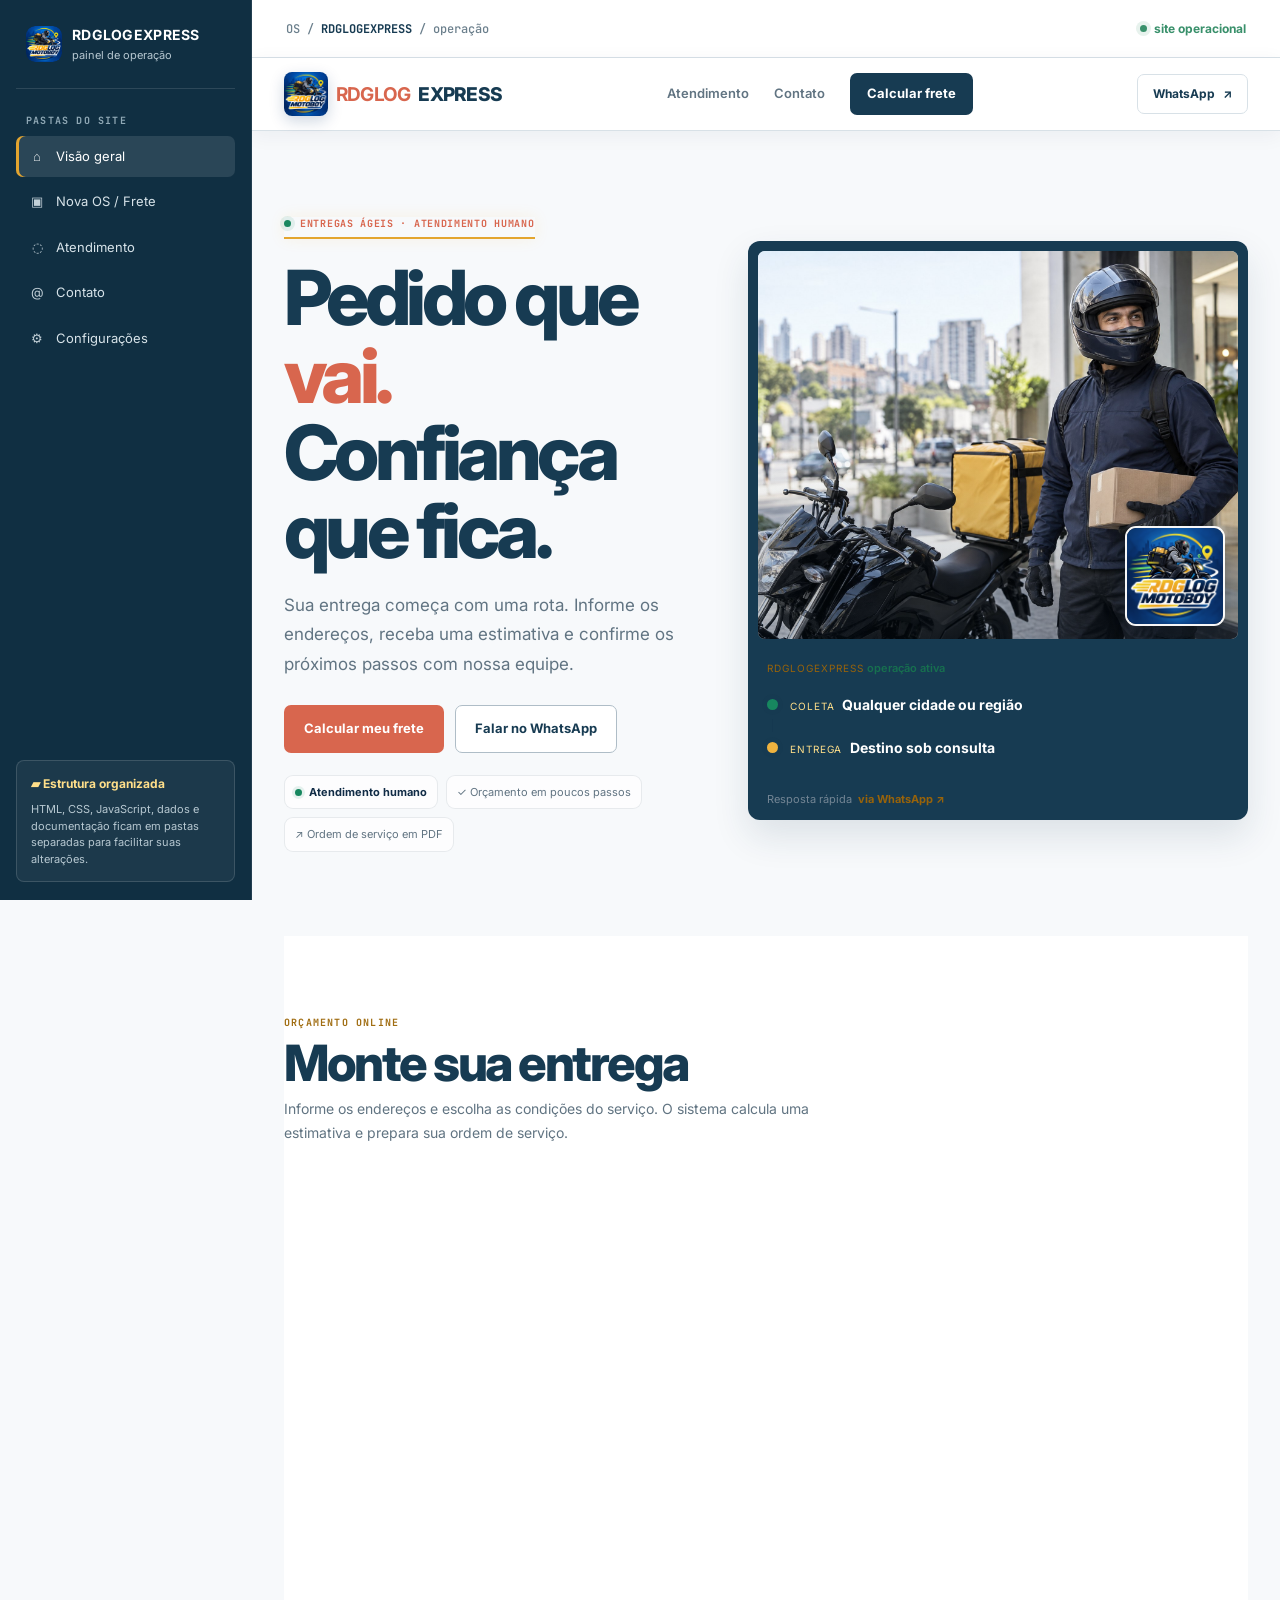
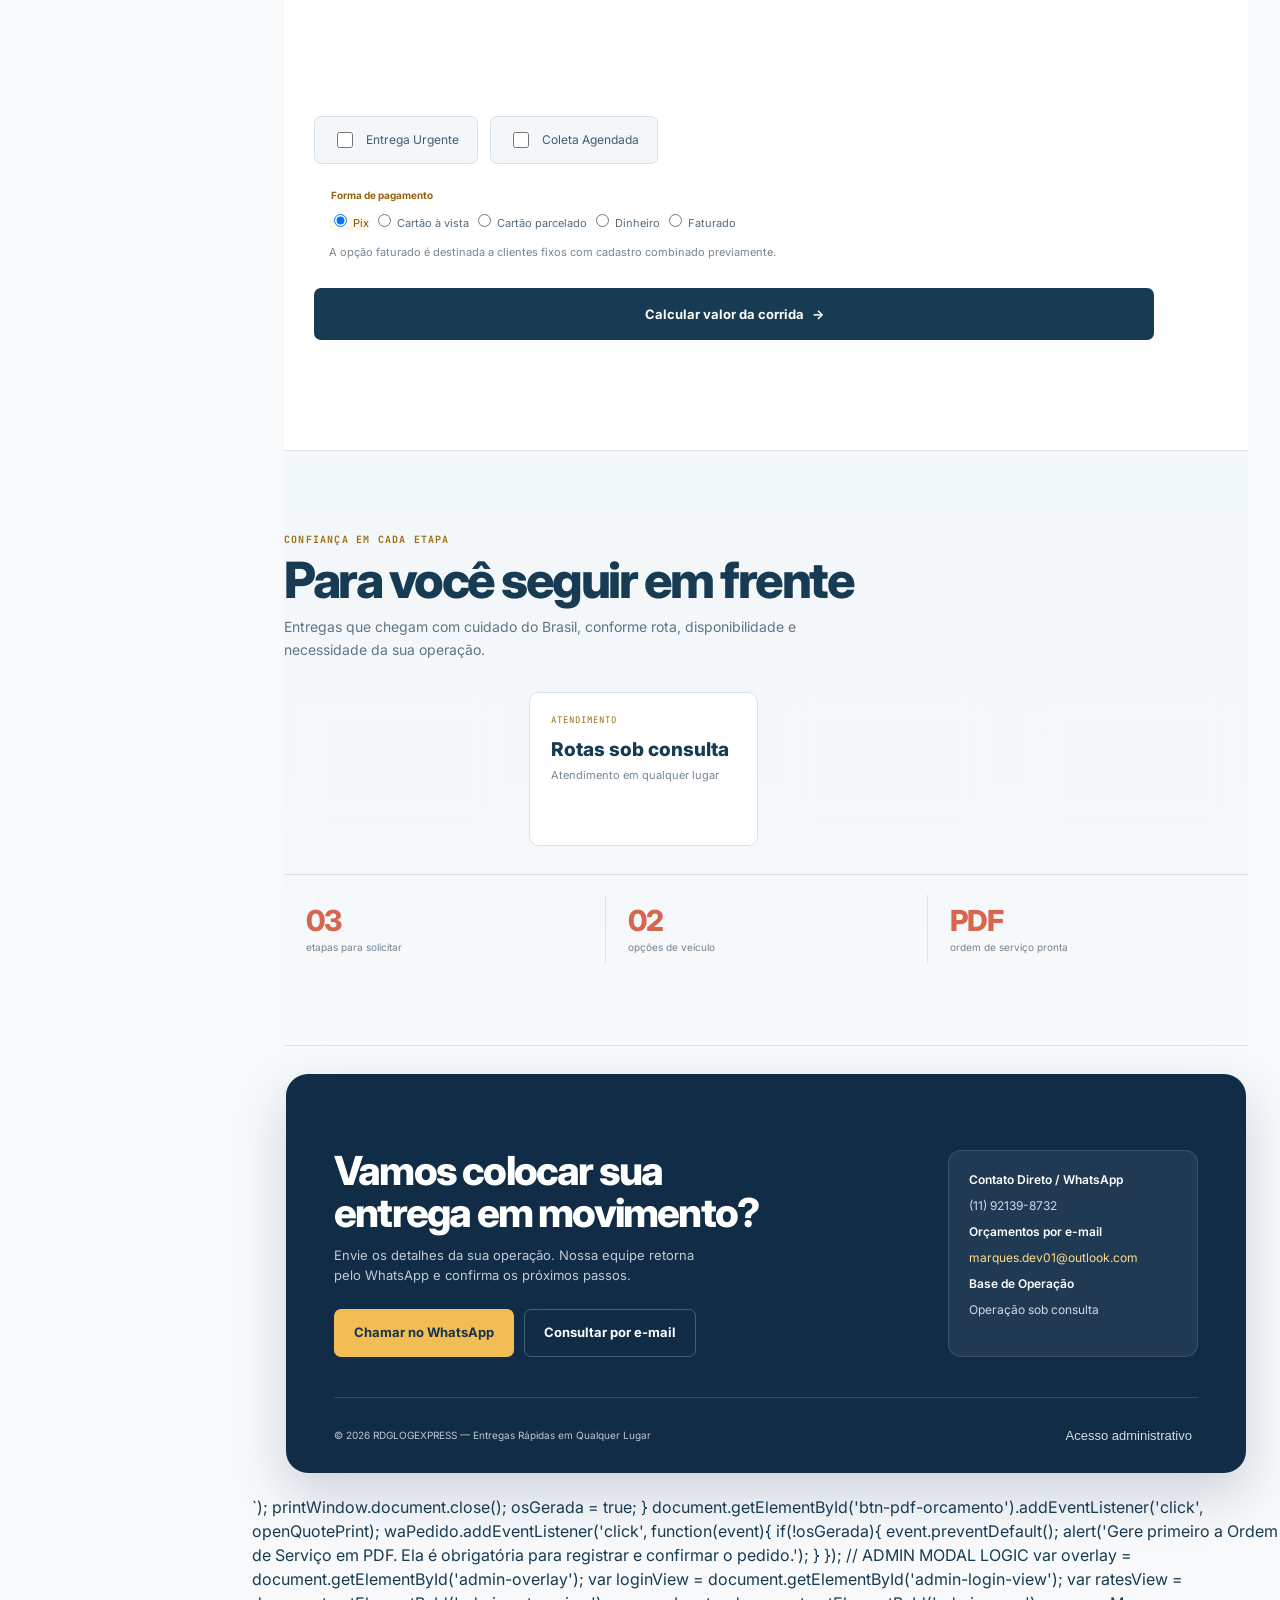
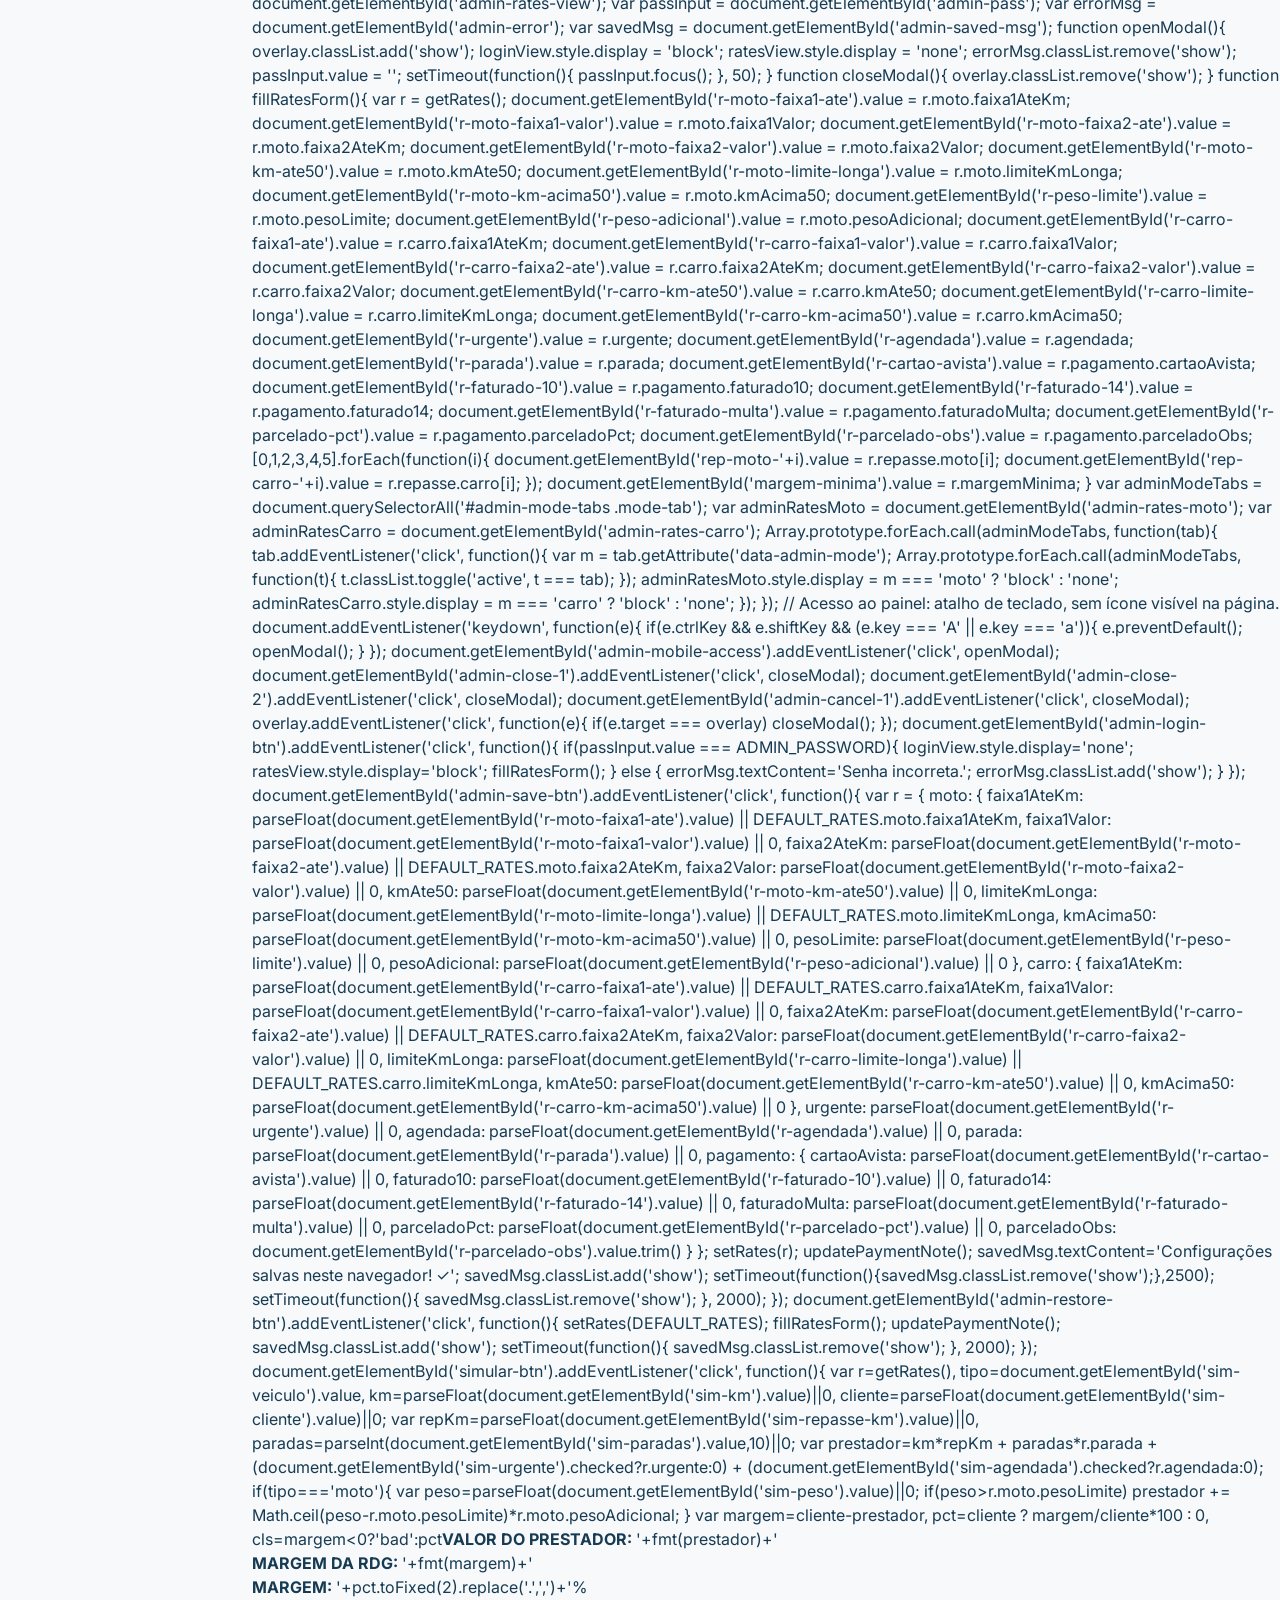
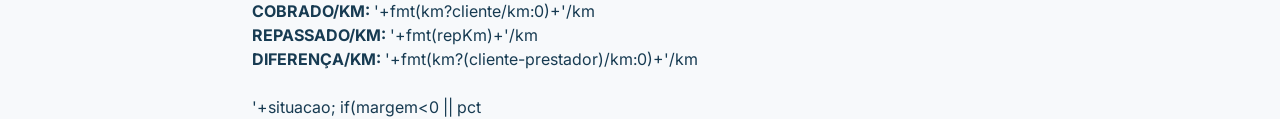
==== commit 30a19f04: "Add files via upload" ====
--- a/index.html
+++ b/index.html
@@ -6,7 +6,7 @@
 <meta content="width=device-width, initial-scale=1.0" name="viewport"/>
 <title>RDGLOGEXPRESS | OS de entregas</title>
 <meta content="#0d1724" name="theme-color"/>
-<link href="data:image/svg+xml,%3Csvg xmlns='http://www.w3.org/2000/svg' viewBox='0%200%2064%2064'%3E%3Crect width='64' height='64' rx='14' fill='%23f2bd54'/%3E%3Cpath d='M14%2020l18-9%2018%209-18%209-18-9zm0%200v24l18%209%2018-9V20M32%2029v24m-9-33l18%209' fill='none' stroke='%2317324d' stroke-width='4' stroke-linecap='round' stroke-linejoin='round'/%3E%3C/svg%3E" rel="icon" type="image/svg+xml"/>
+<link rel="icon" type="image/png" href="assets/images/rdglogexpress-logo.png"/>
 <meta content="RDGLOGEXPRESS — Pedido que vai. Confiança que fica" property="og:title"/>
 <meta content="Solicite uma entrega, consulte o valor e acompanhe seu atendimento com a RDGLOGEXPRESS." property="og:description"/>
 <meta content="Moto-frete e entregas rápidas para empresas e pessoas, com retirada em qualquer lugar." name="description"/>
@@ -19,7 +19,7 @@
 </head>
 <body>
 <aside class="os-sidebar" aria-label="Navegação da OS">
-  <div class="os-brand"><span class="os-brand-mark">R</span><div><strong>RDGLOGEXPRESS</strong><small>painel de operação</small></div></div>
+  <div class="os-brand"><span class="os-brand-mark"><img src="assets/images/rdglogexpress-logo.png" alt=""/></span><div><strong>RDGLOGEXPRESS</strong><small>painel de operação</small></div></div>
   <div class="os-kicker">Pastas do site</div>
   <nav class="os-nav">
     <a class="active" href="#inicio"><span class="icon">⌂</span>Visão geral</a>
@@ -36,7 +36,7 @@
     <div id="inicio"></div>
     <header>
 <div class="nav wrap">
-<div class="logo display"><span aria-hidden="true" class="package-mark"><svg fill="none" stroke="currentColor" stroke-linecap="round" stroke-linejoin="round" stroke-width="1.8" viewbox="0 0 24 24"><path d="m4 7 8-4 8 4-8 4-8-4Z"></path><path d="M4 7v10l8 4 8-4V7"></path><path d="M12 11v10"></path><path d="m8 5 8 4"></path></svg></span><b>RDGLOG</b>EXPRESS</div>
+<div class="logo display"><img class="package-mark-img" src="assets/images/rdglogexpress-logo.png" alt=""/><b>RDGLOG</b>EXPRESS</div>
 <div class="nav-links">
 <a href="#atendimento">Atendimento</a>
 <a href="#contato">Contato</a>
@@ -64,7 +64,7 @@
 </div>
 </div>
 <div aria-label="Operação de entregas" class="hero-panel photo-panel">
-<div class="photo-panel-image"><img alt="Motoboy da RDGLOG em uma rota urbana" decoding="async" fetchpriority="high" height="1280" src="[data-uri]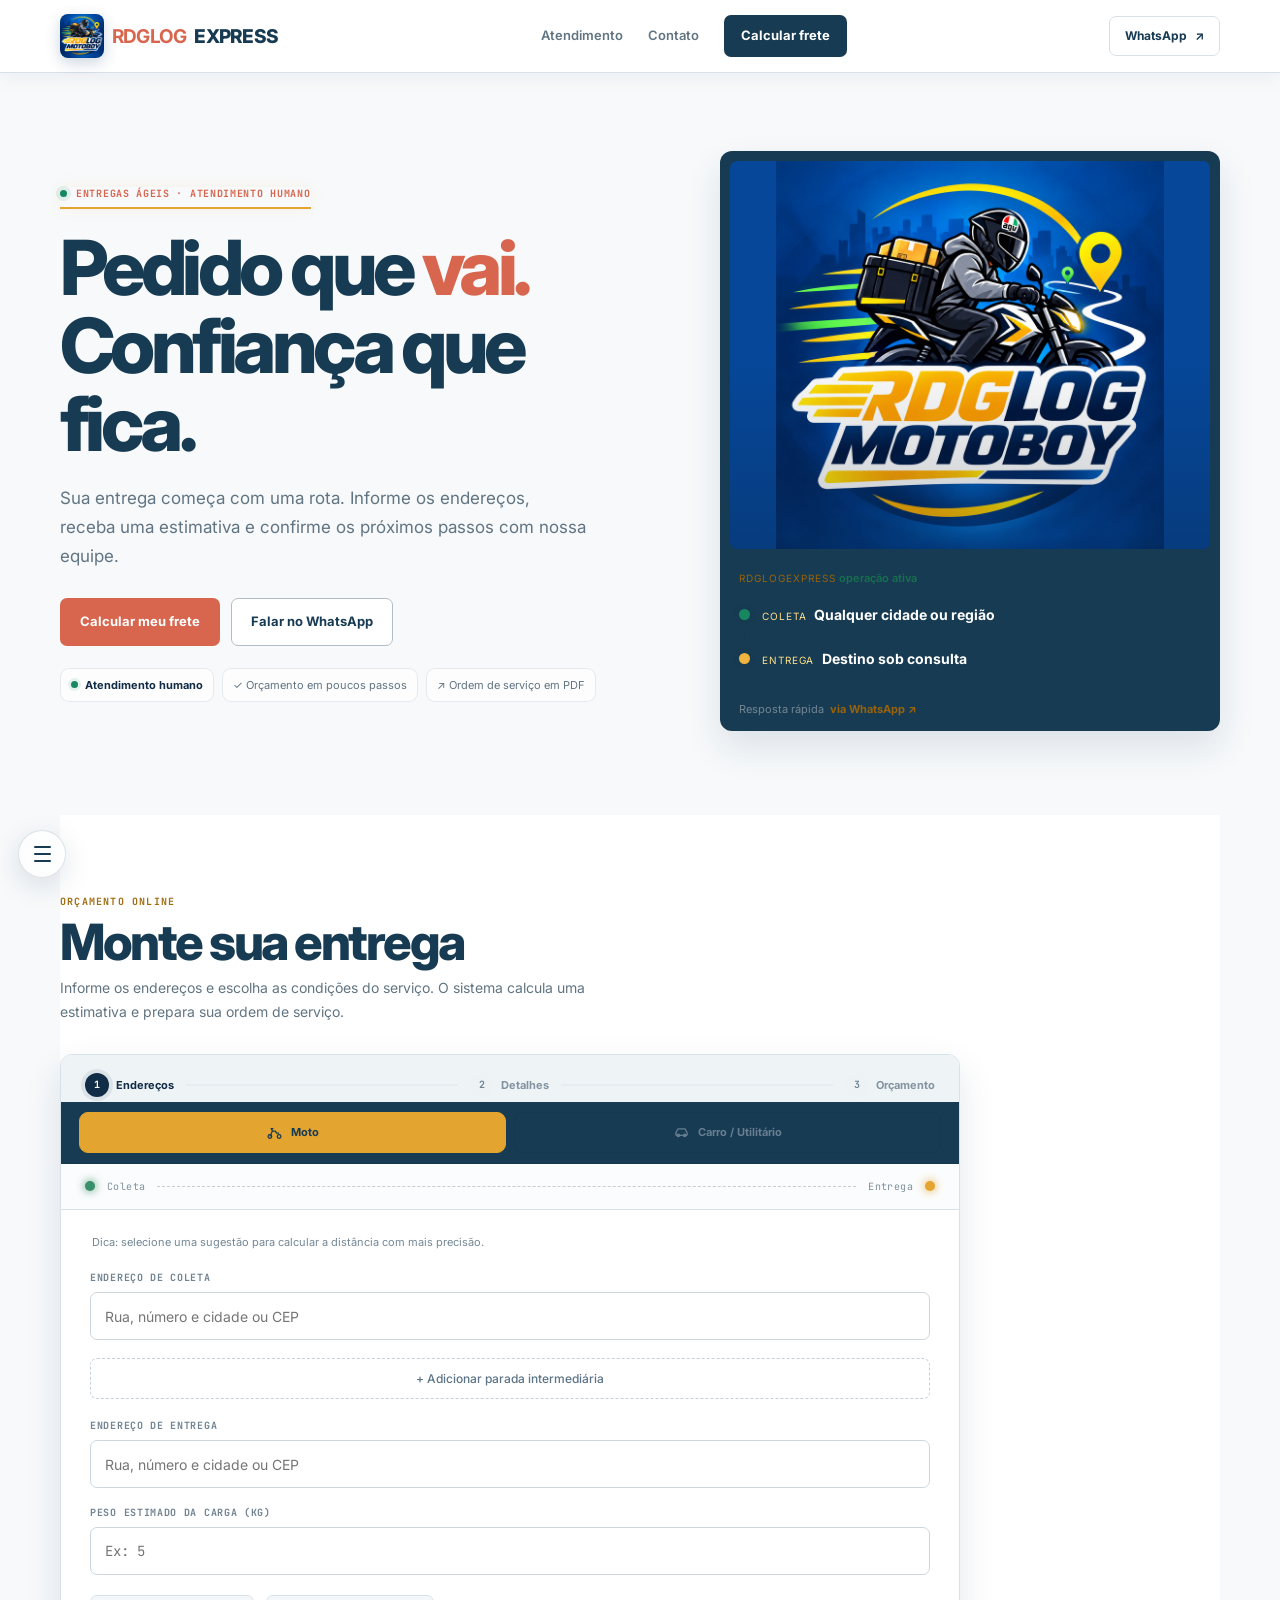
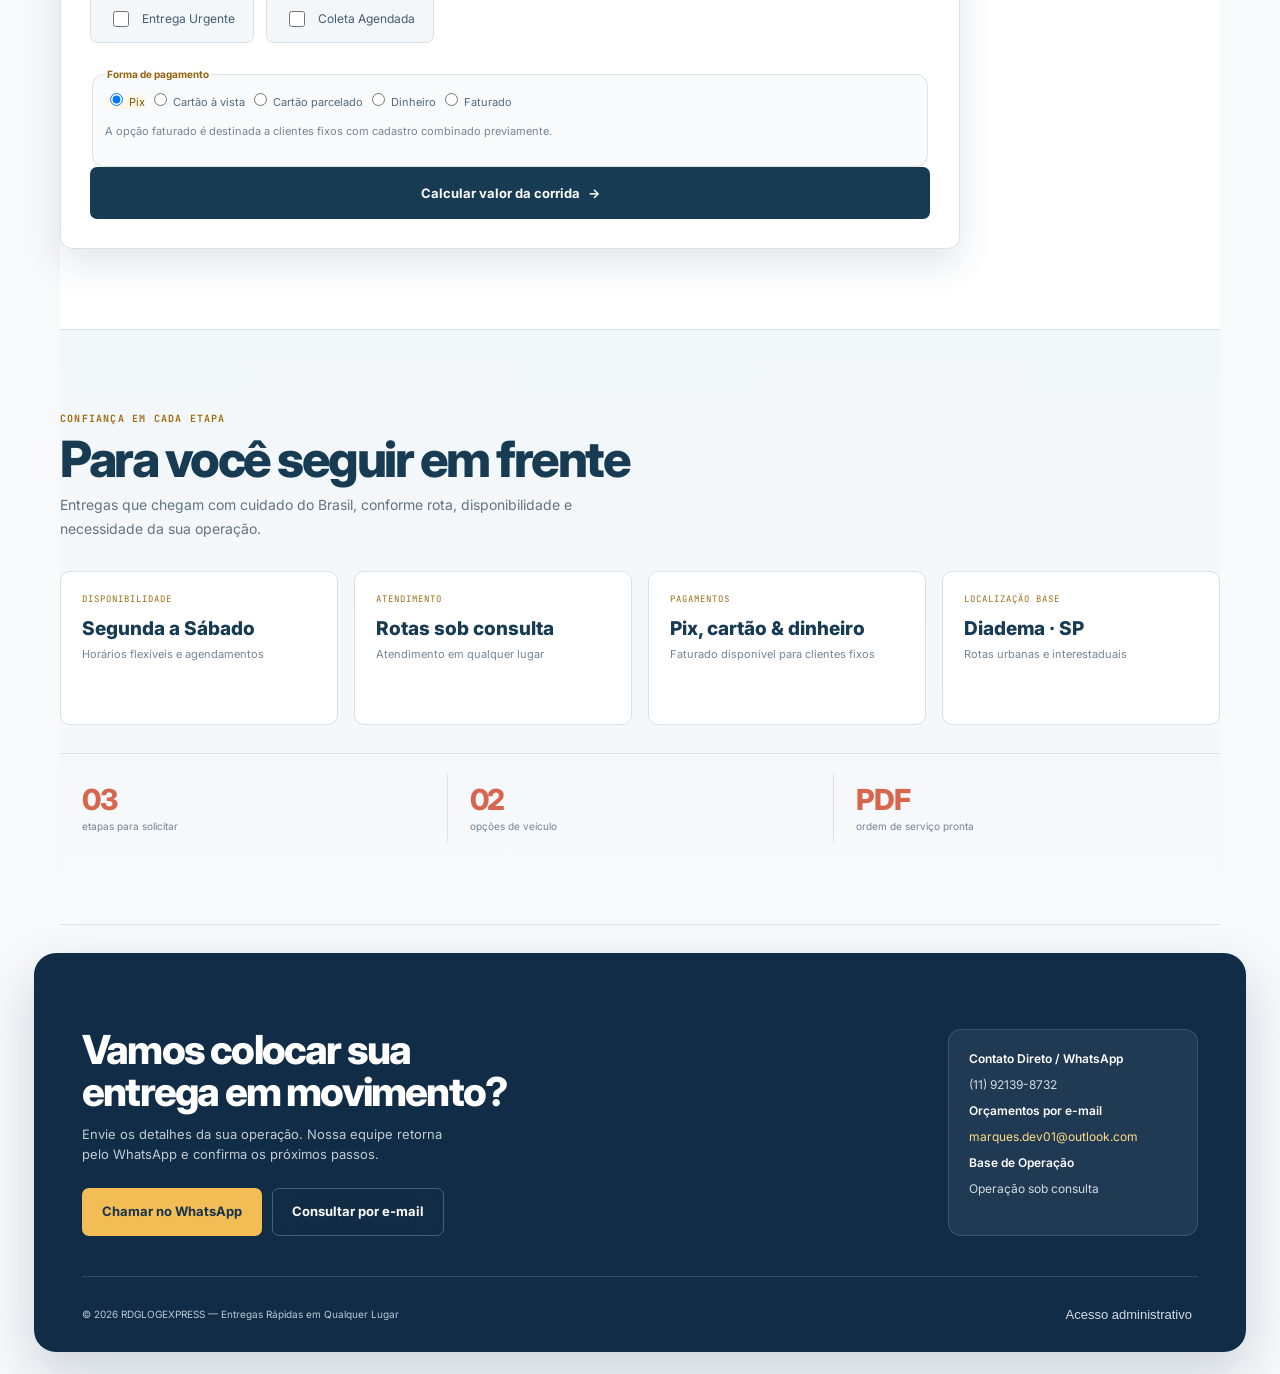
==== commit 69138fd9: "Add files via upload" ====
--- a/index.html
+++ b/index.html
@@ -4,7 +4,7 @@
 <head>
 <meta charset="utf-8"/>
 <meta content="width=device-width, initial-scale=1.0" name="viewport"/>
-<title>RDGLOGEXPRESS | OS de entregas</title>
+<title>RDGLOGEXPRESS | Entregas rápidas</title>
 <meta content="#0d1724" name="theme-color"/>
 <link rel="icon" type="image/png" href="assets/images/rdglogexpress-logo.png"/>
 <meta content="RDGLOGEXPRESS — Pedido que vai. Confiança que fica" property="og:title"/>
@@ -18,21 +18,16 @@
 <link href="assets/css/layout.css" rel="stylesheet"/>
 </head>
 <body>
-<aside class="os-sidebar" aria-label="Navegação da OS">
-  <div class="os-brand"><span class="os-brand-mark"><img src="assets/images/rdglogexpress-logo.png" alt=""/></span><div><strong>RDGLOGEXPRESS</strong><small>painel de operação</small></div></div>
-  <div class="os-kicker">Pastas do site</div>
-  <nav class="os-nav">
-    <a class="active" href="#inicio"><span class="icon">⌂</span>Visão geral</a>
-    <a href="#frete"><span class="icon">▣</span>Nova OS / Frete</a>
-    <a href="#atendimento"><span class="icon">◌</span>Atendimento</a>
-    <a href="#contato"><span class="icon">@</span>Contato</a>
-    <a href="#admin-mobile-access"><span class="icon">⚙</span>Configurações</a>
-  </nav>
-  <div class="os-folder"><div class="os-folder-title">▰ Estrutura organizada</div><p>HTML, CSS, JavaScript, dados e documentação ficam em pastas separadas para facilitar suas alterações.</p></div>
+<aside class="os-sidebar" aria-label="Navegação principal">
+  <button class="menu-toggle" id="site-menu-toggle" type="button" aria-label="Abrir menu" aria-expanded="false" aria-controls="site-menu-panel"><span></span><span></span><span></span></button>
+  <div class="site-menu-panel" id="site-menu-panel" aria-hidden="true">
+    <div class="os-brand"><img src="assets/images/rdglogexpress-logo.png" alt=""/><div><strong>RDGLOGEXPRESS</strong><small>Entregas rápidas</small></div></div>
+    <nav class="os-nav" aria-label="Seções do site"><a href="#inicio">Visão geral</a><a href="#frete">Calcular frete</a><a href="#atendimento">Atendimento</a><a href="#contato">Contato</a></nav>
+  </div>
 </aside>
 <div class="os-workspace">
-  <div class="os-topbar"><div class="os-breadcrumb">OS / <b>RDGLOGEXPRESS</b> / operação</div><div class="os-status"><i></i><span>site operacional</span></div></div>
-  <div class="os-content">
+  
+<div class="os-content">
     <div id="inicio"></div>
     <header>
 <div class="nav wrap">
@@ -64,7 +59,7 @@
 </div>
 </div>
 <div aria-label="Operação de entregas" class="hero-panel photo-panel">
-<div class="photo-panel-image"><img alt="Motoboy da RDGLOG em uma rota urbana" decoding="async" fetchpriority="high" height="1280" src="[data-uri]